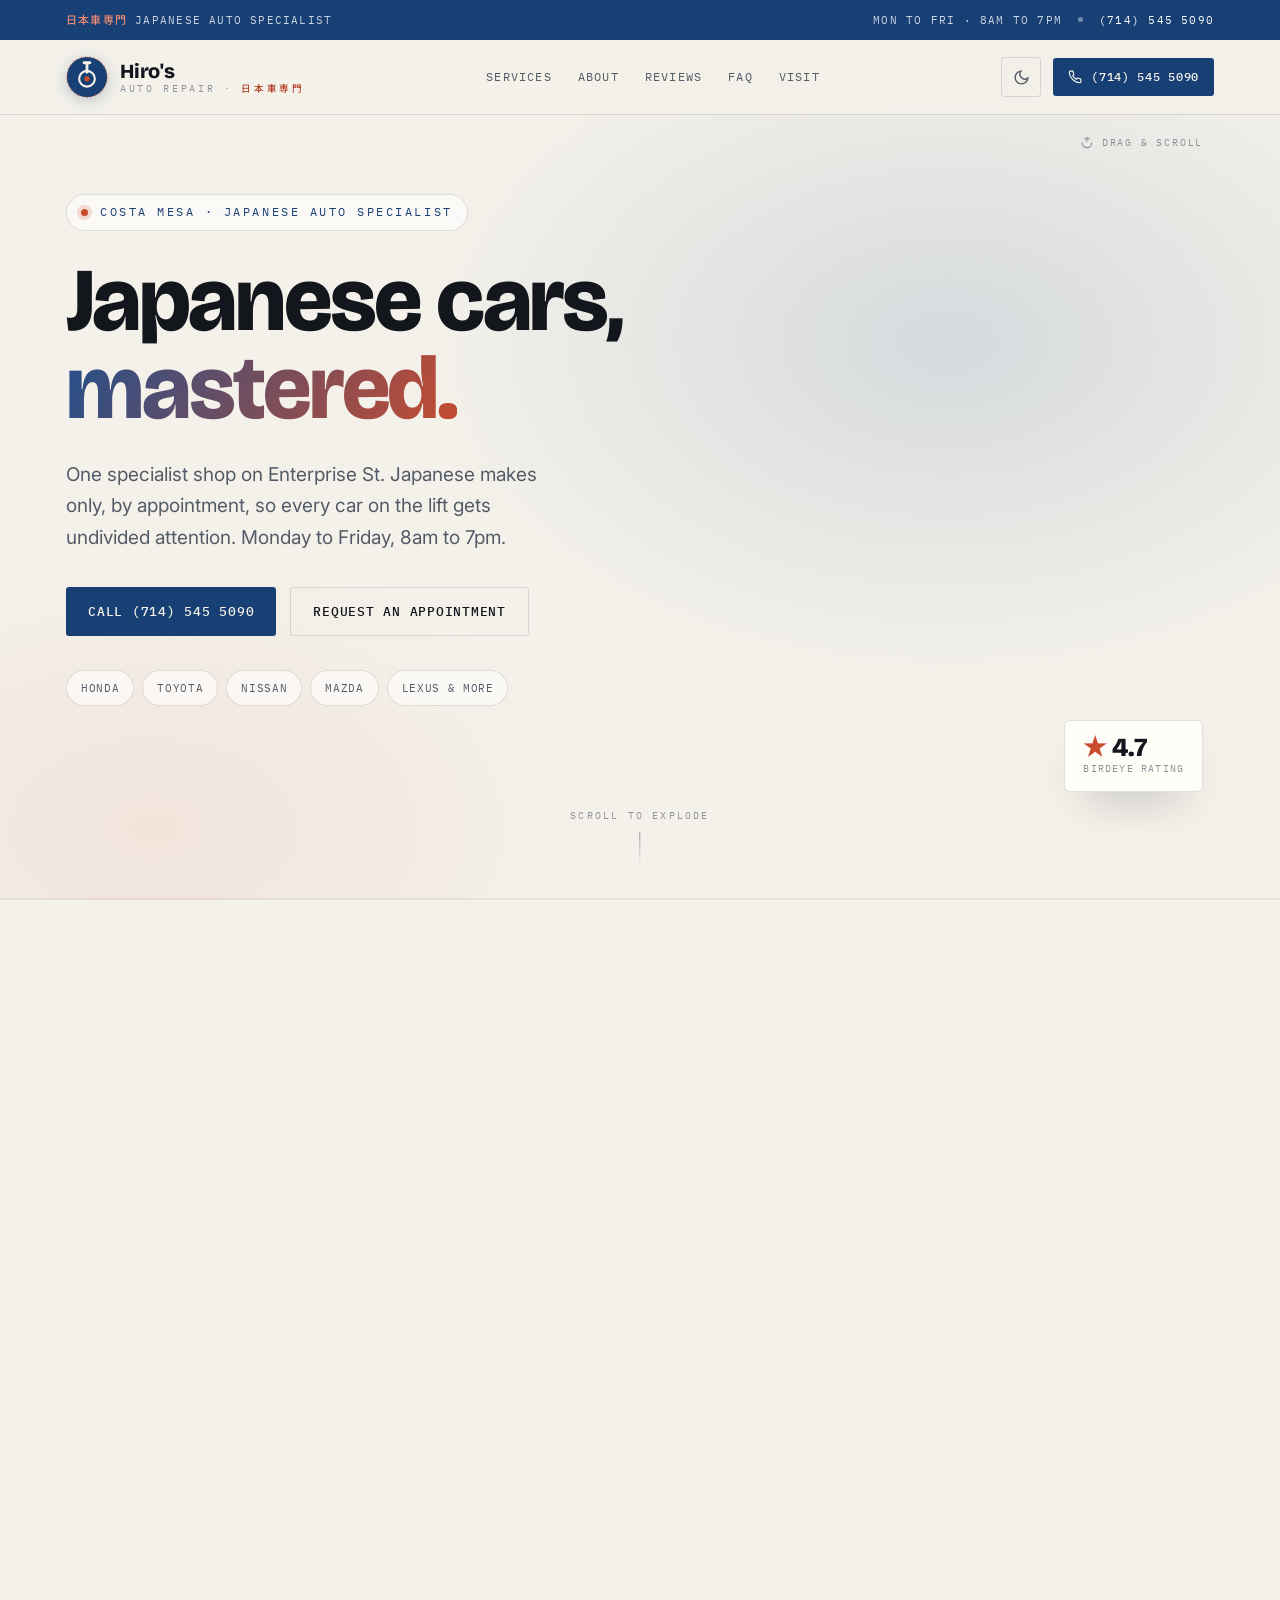
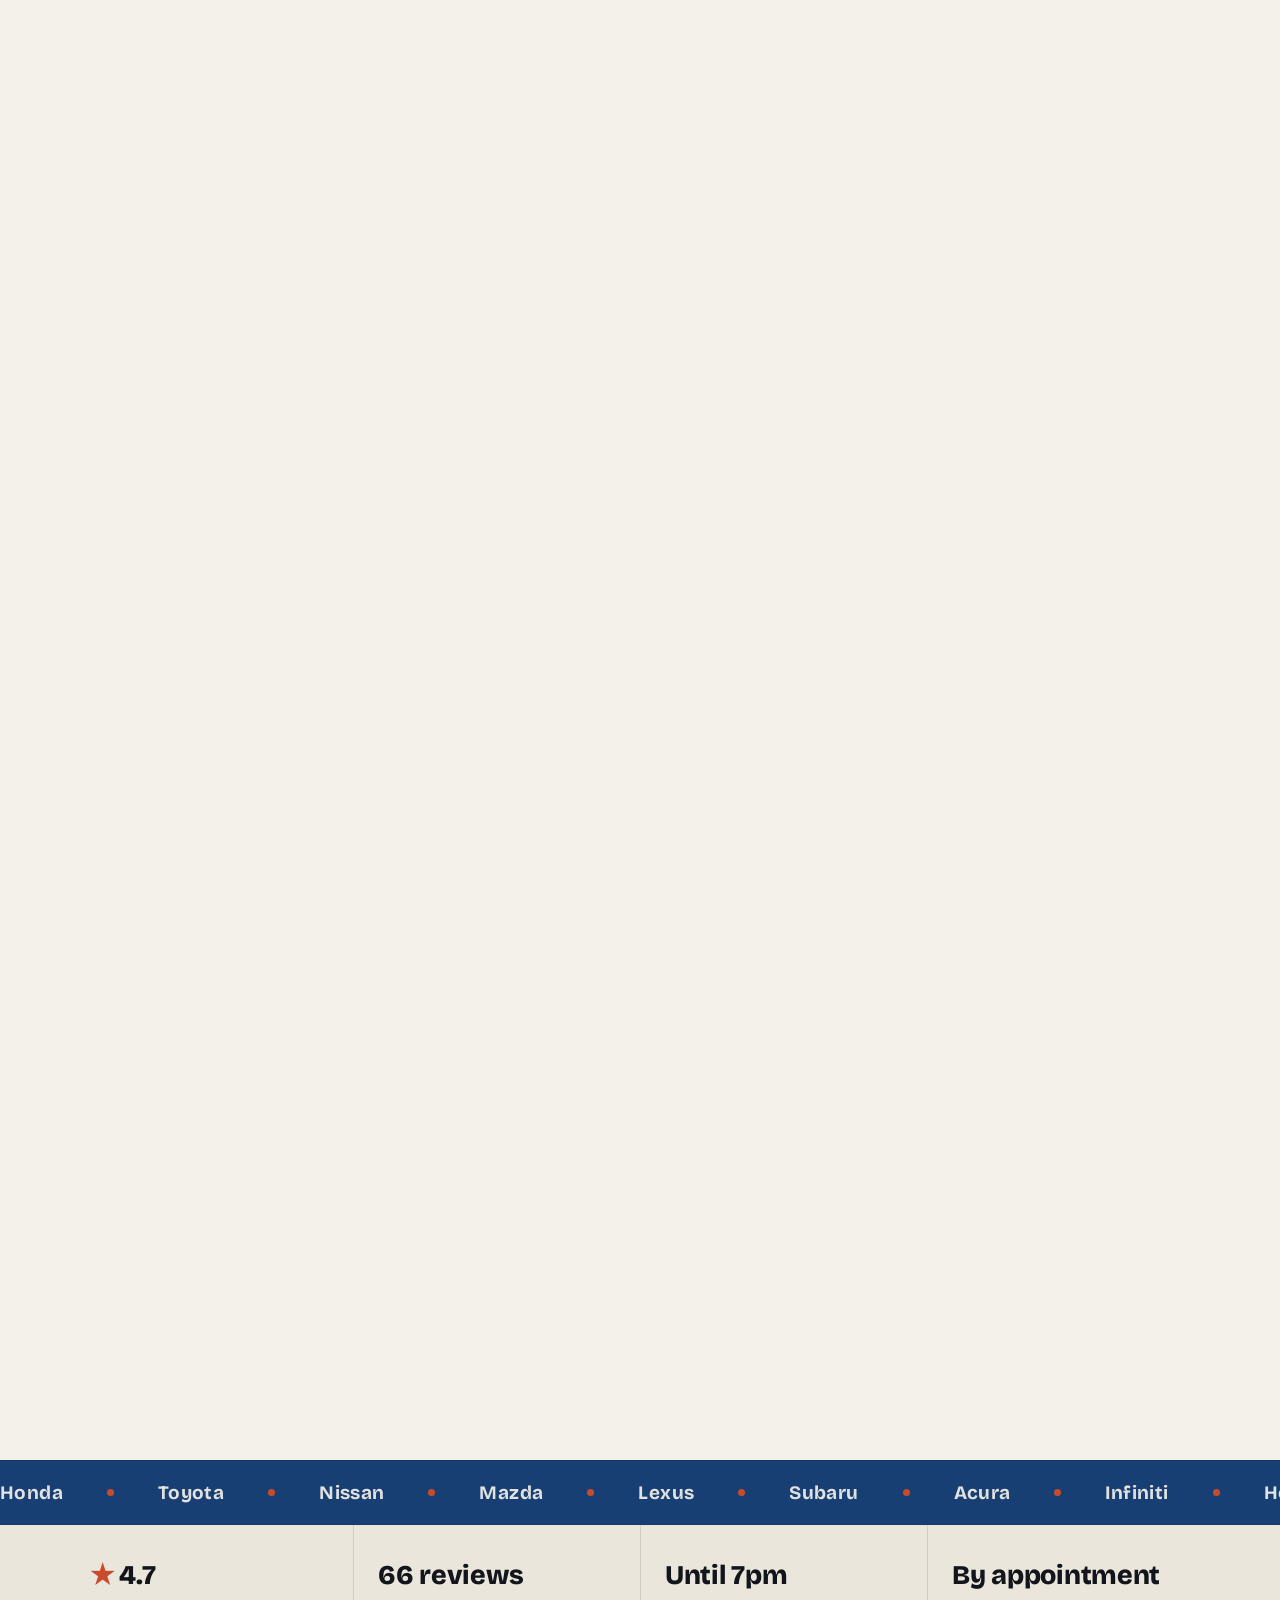
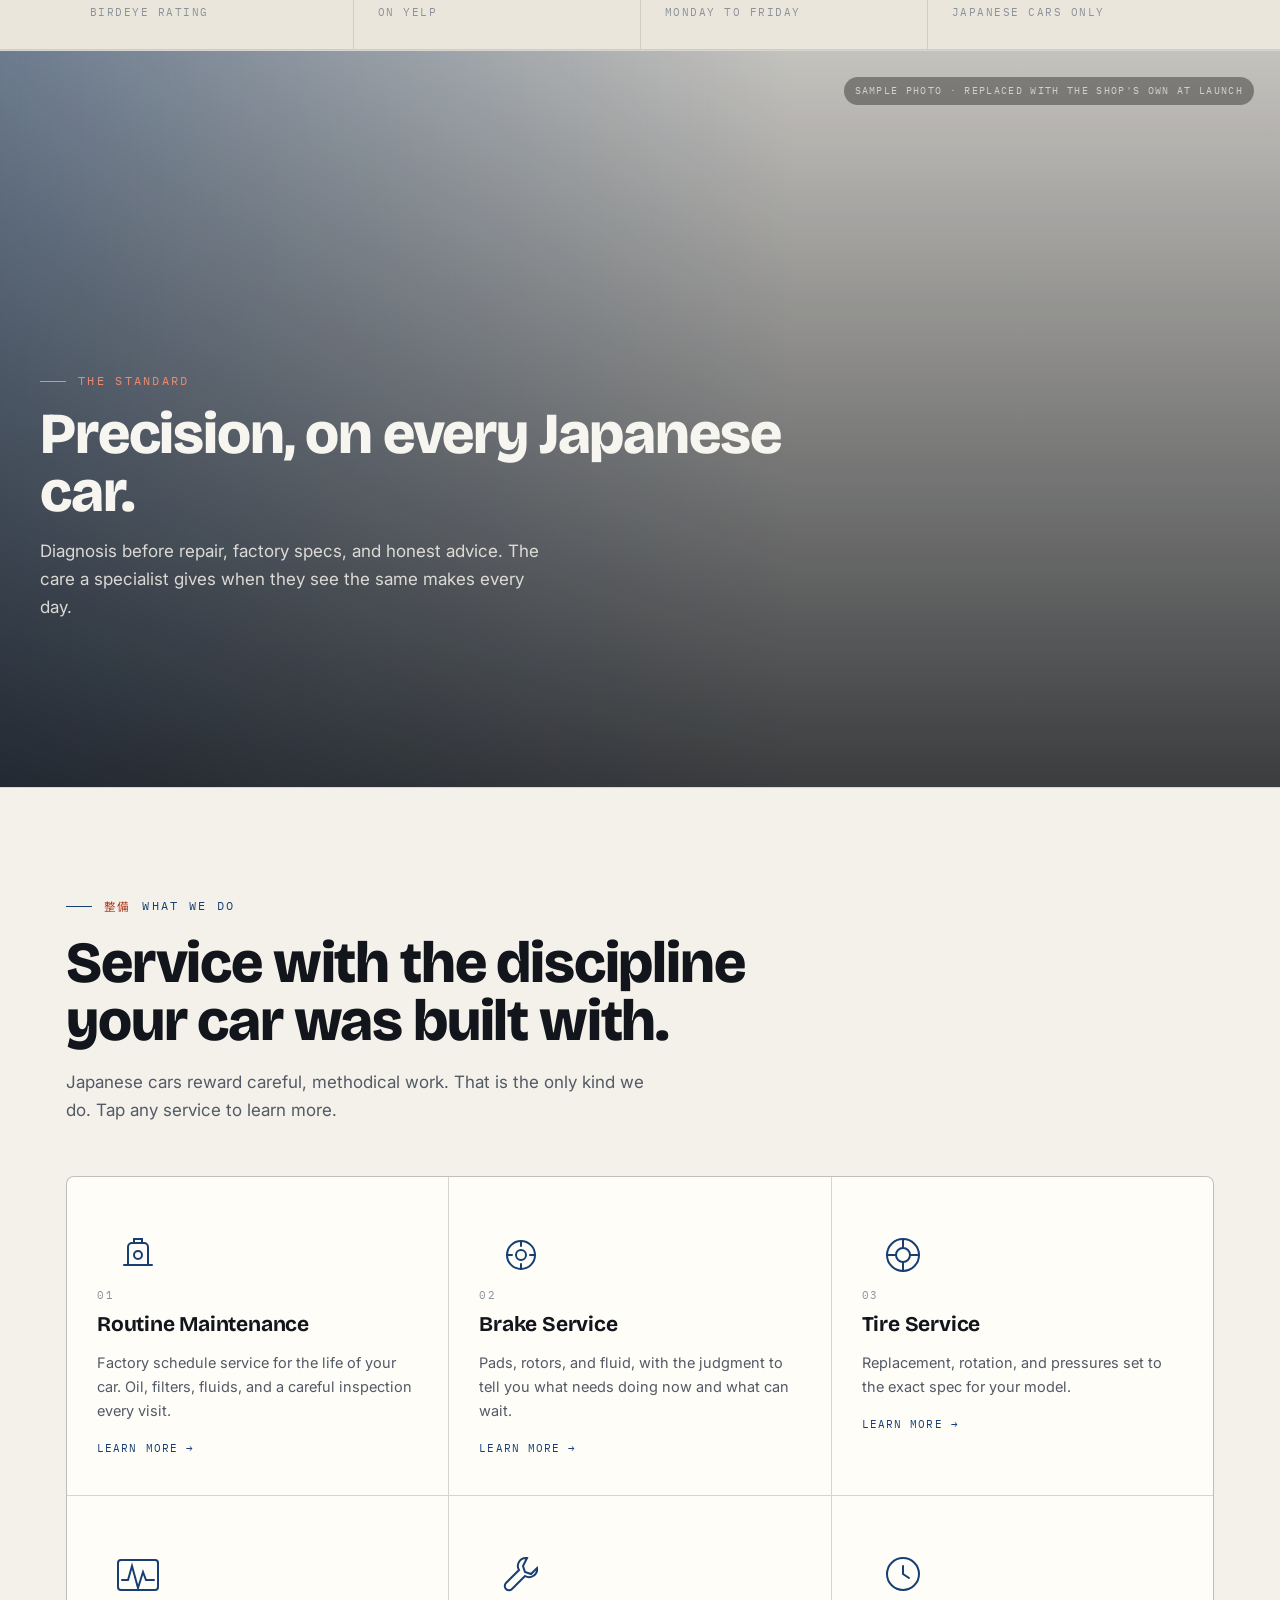
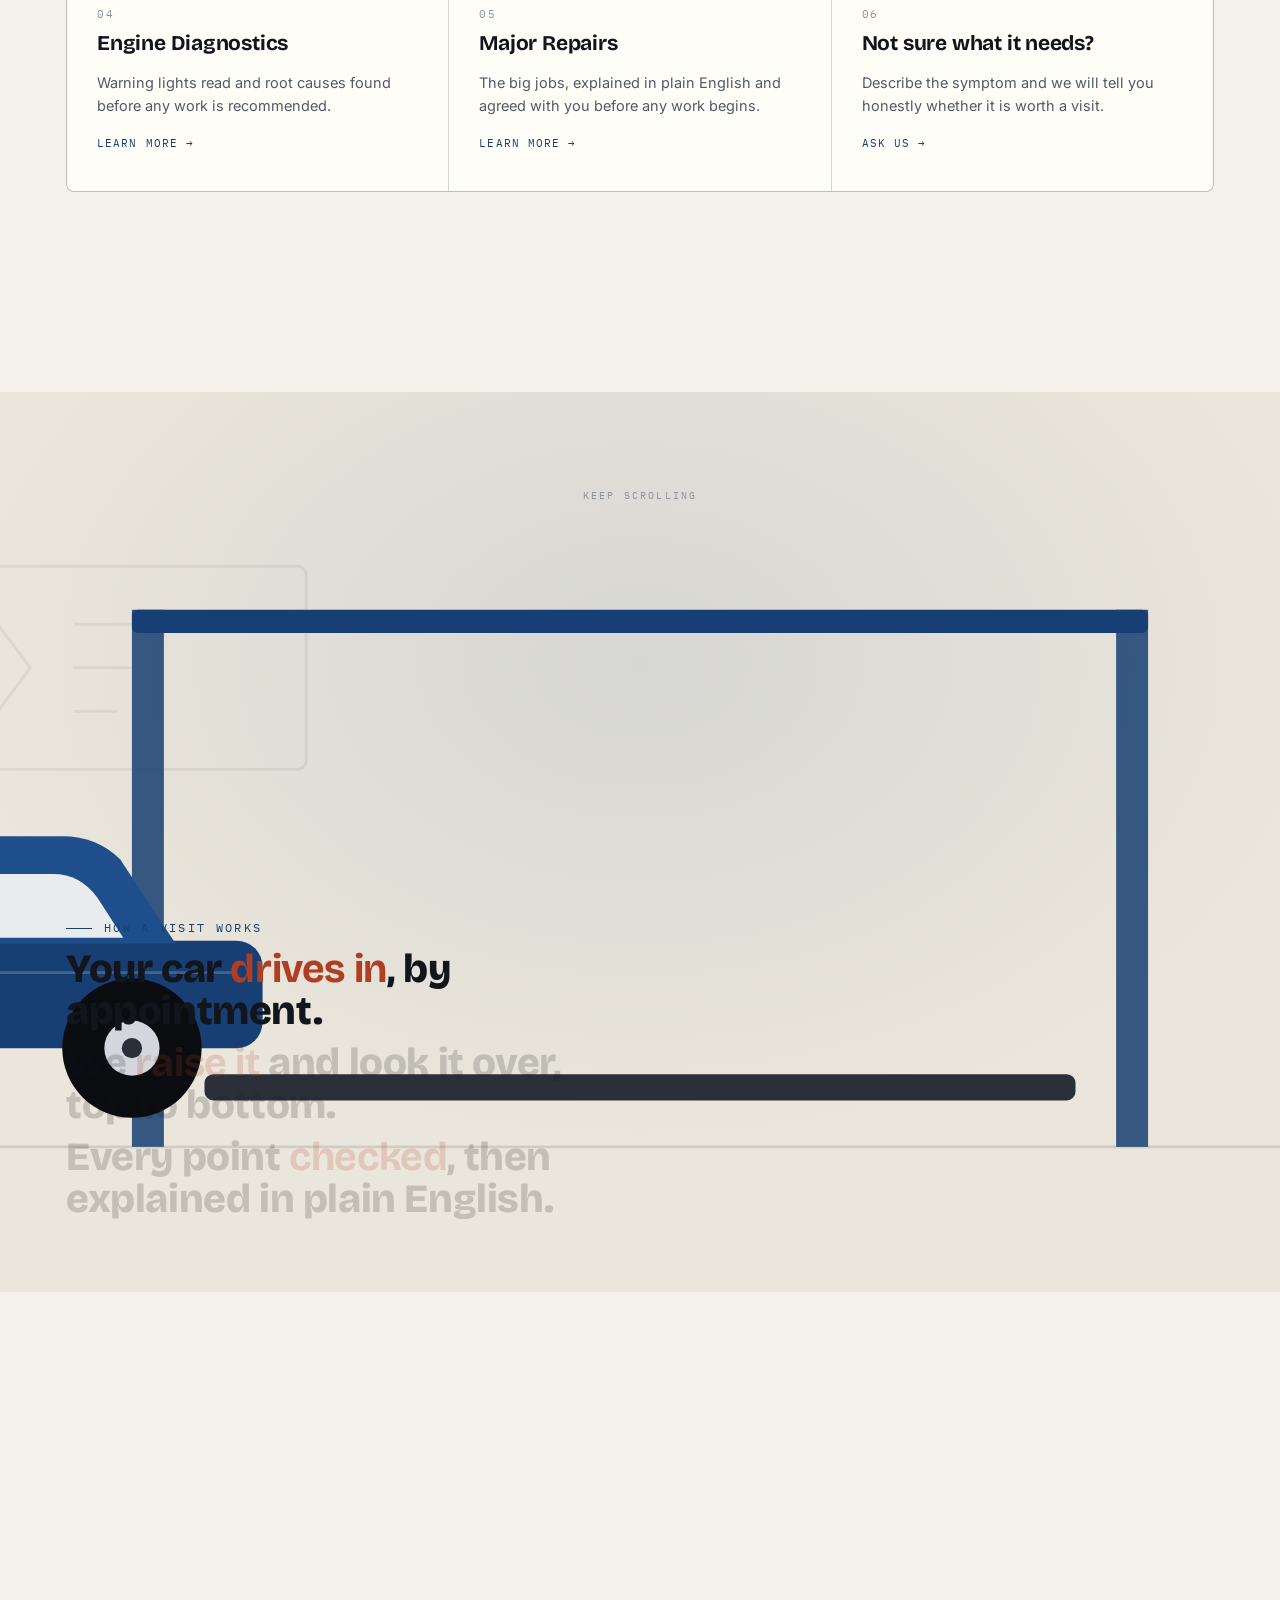
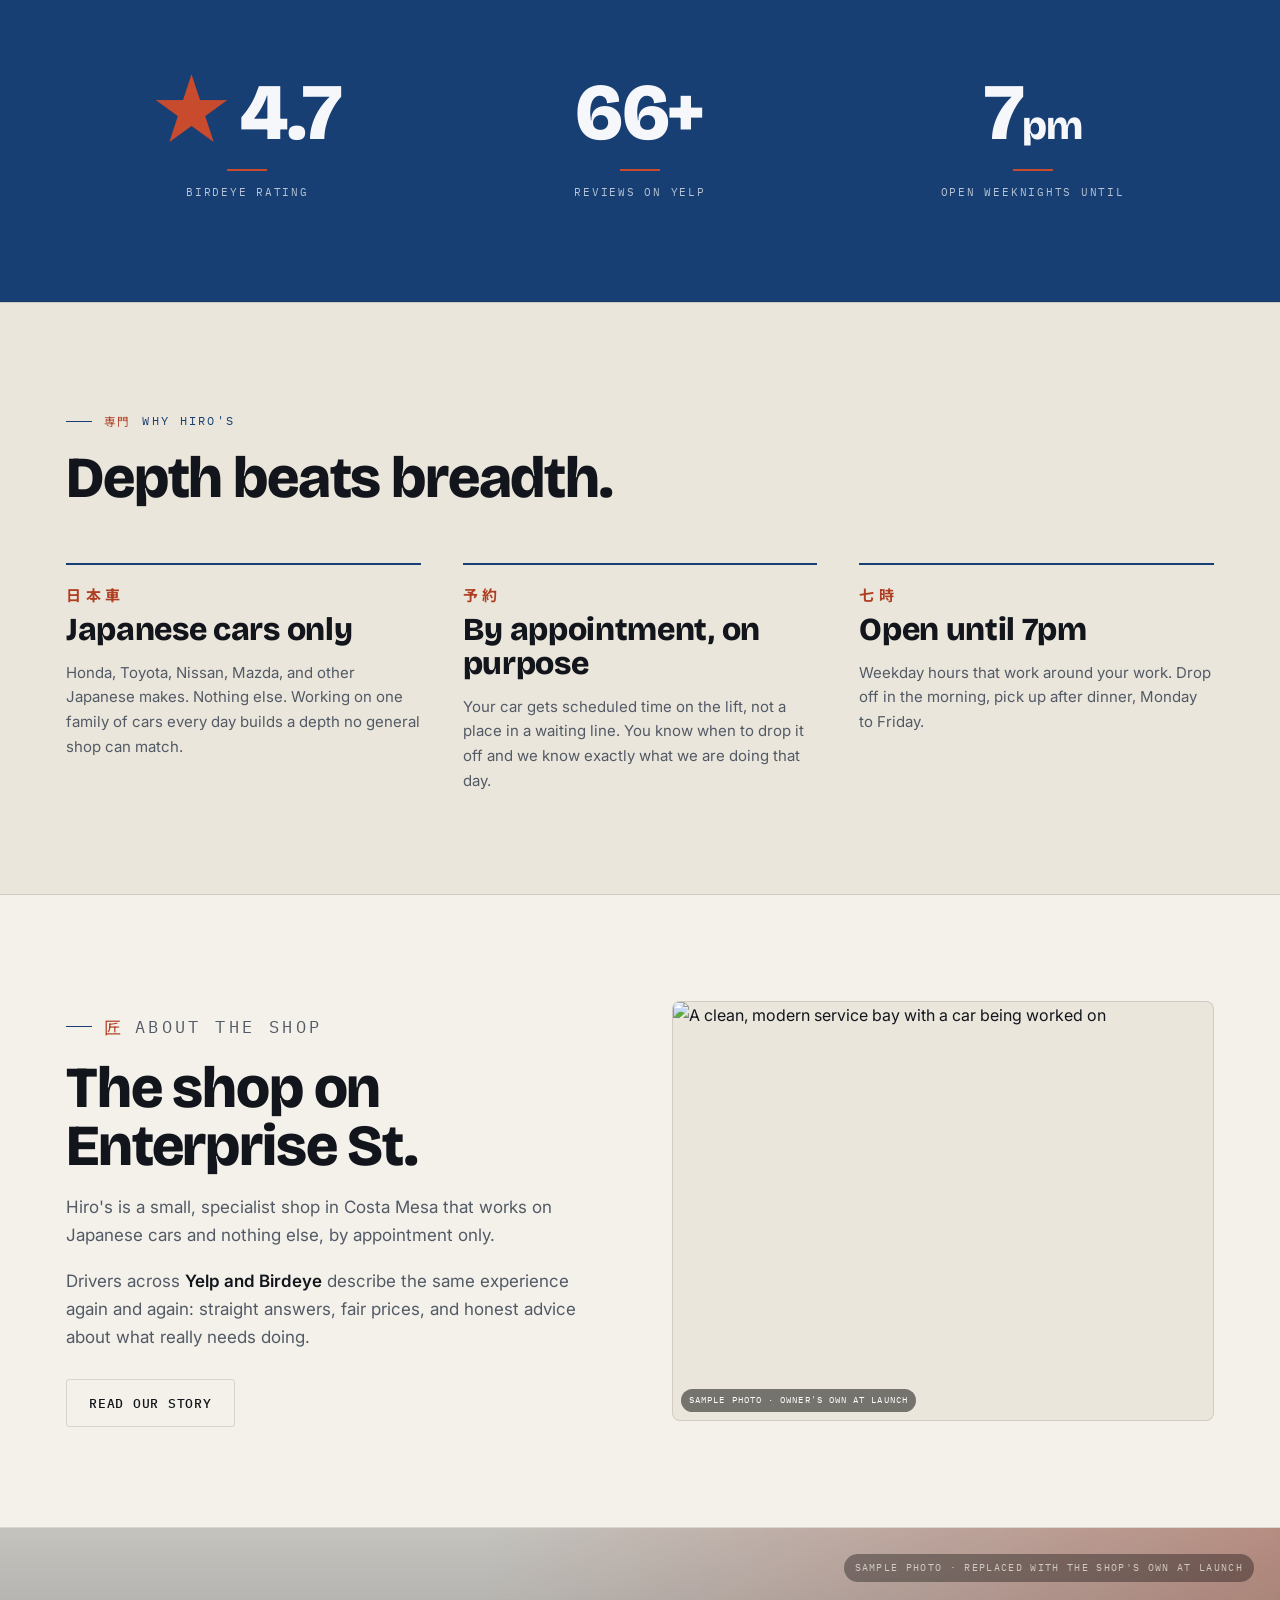
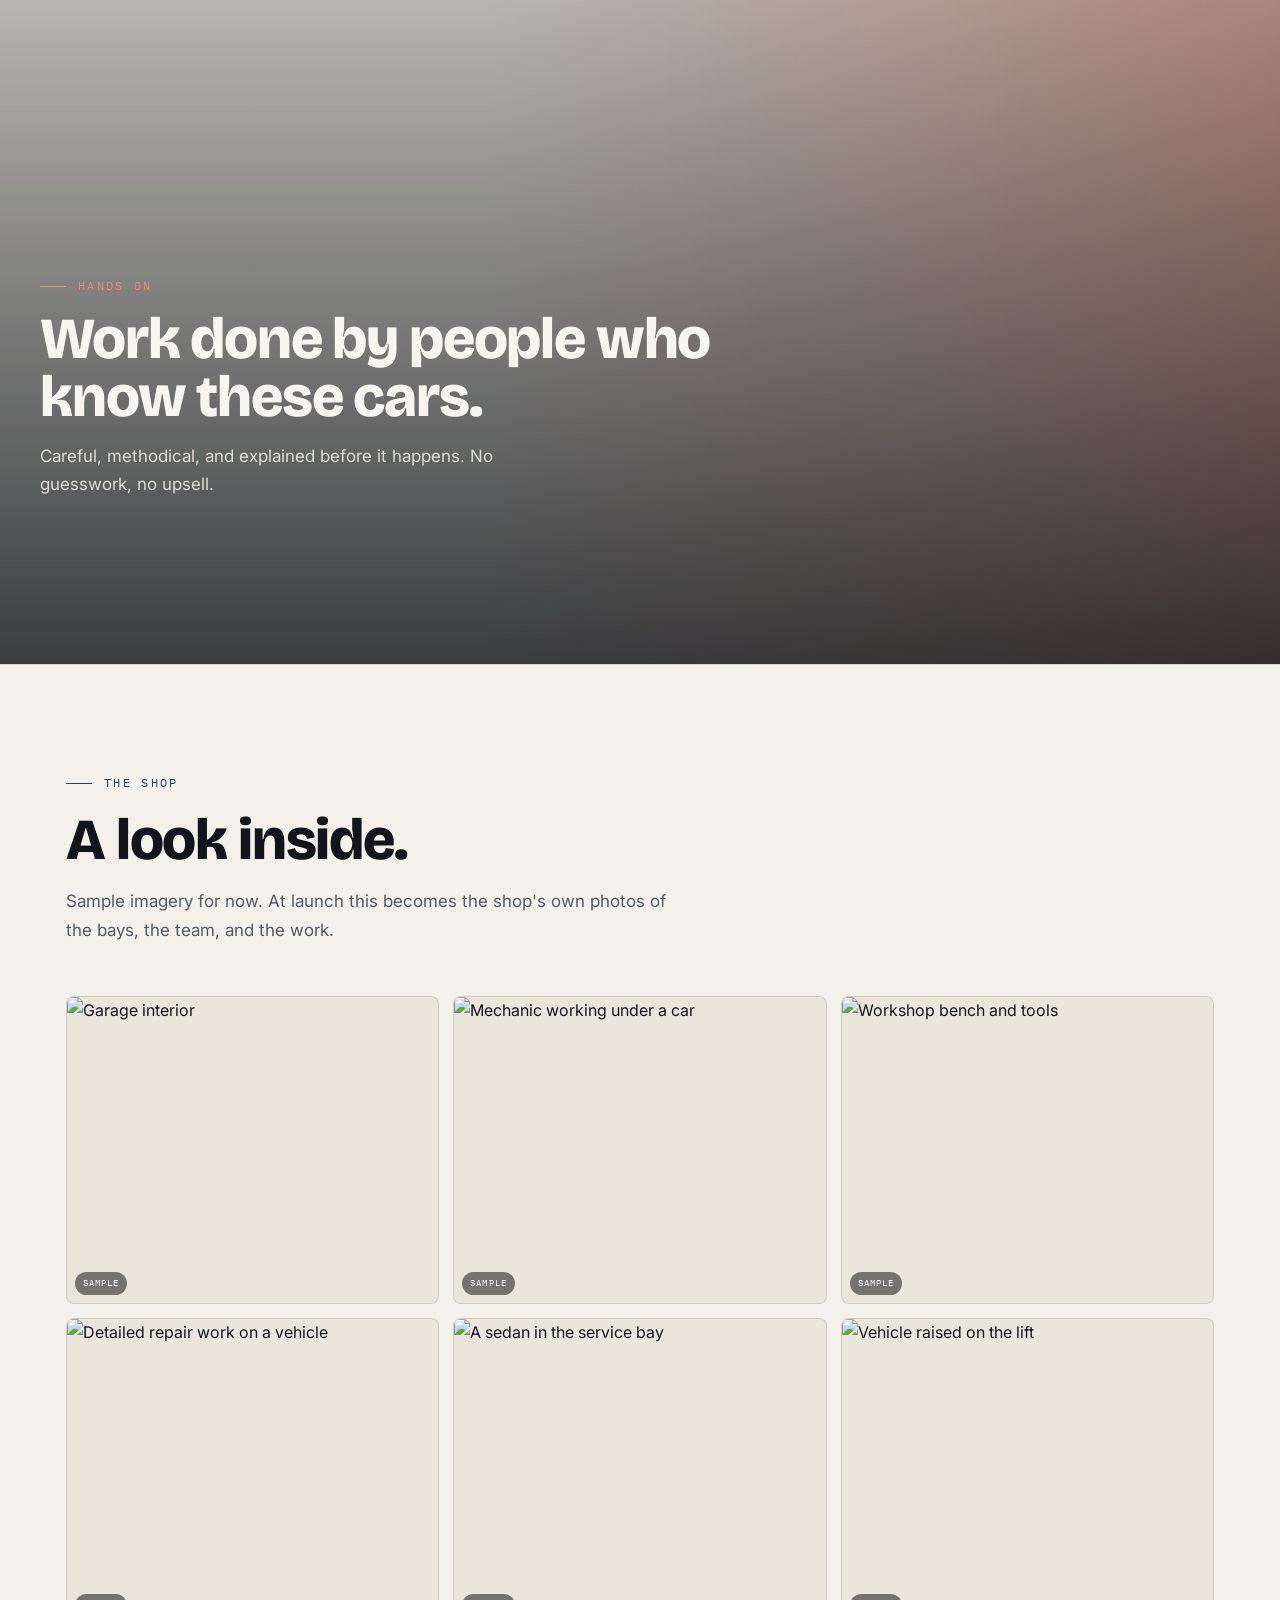
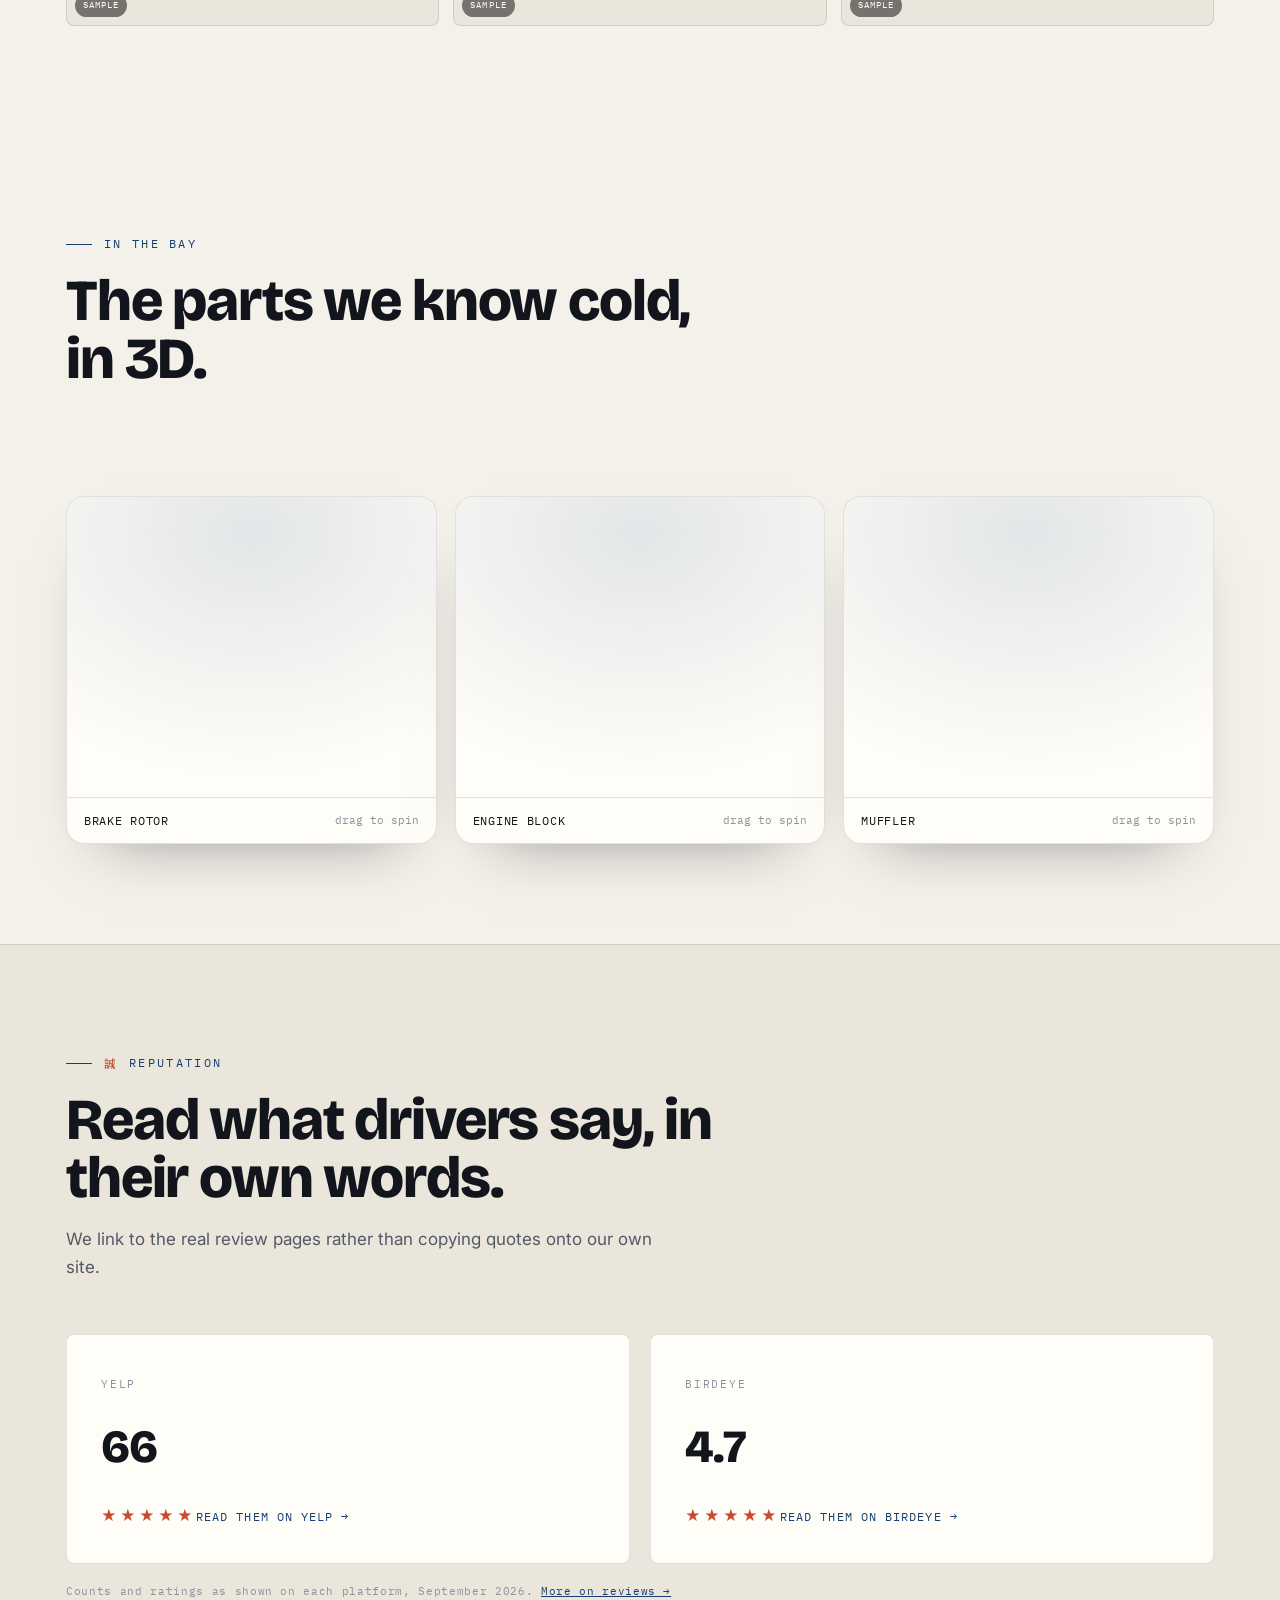
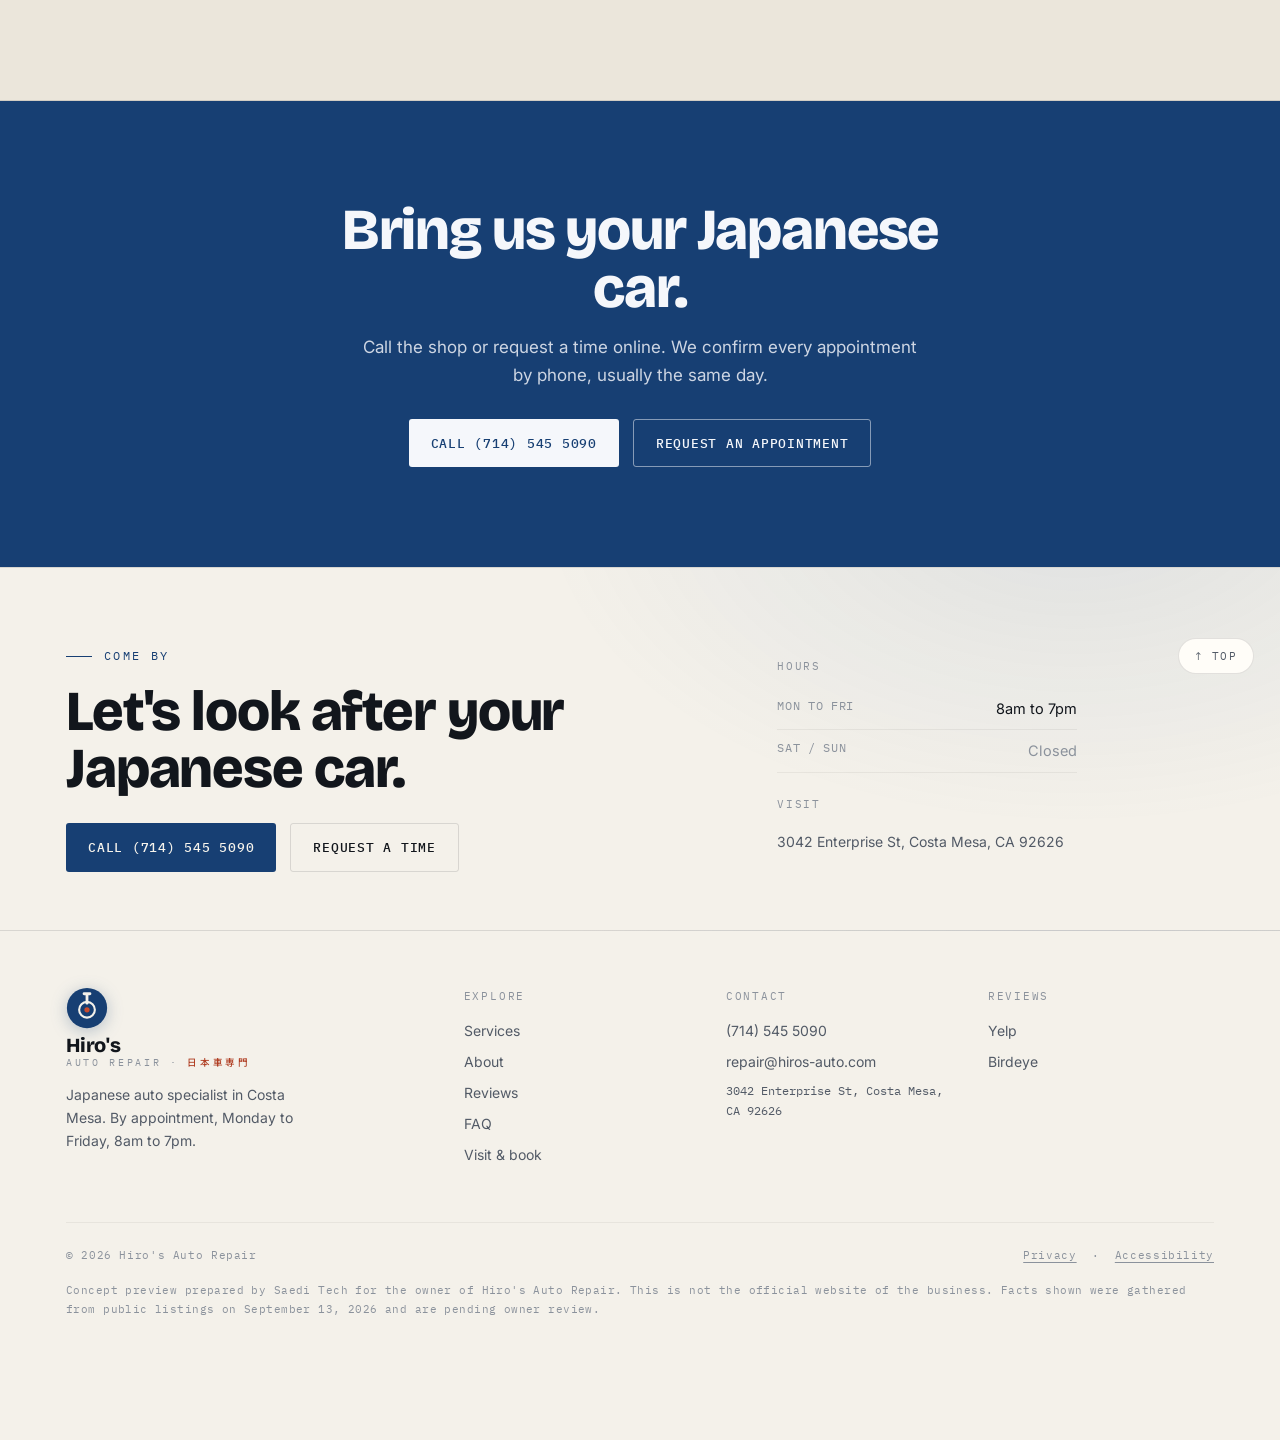
==== index.html @ 39d2935f "Add interactive 3D showcase (multiple objects per page) Co-Authored-By: Claude Opus 4.8 <noreply@ant" ====
<!doctype html>
<html lang="en">
<head>
<meta charset="utf-8" />
<meta name="viewport" content="width=device-width, initial-scale=1" />
<meta name="robots" content="noindex, nofollow" />
<title>Hiro's Auto Repair · Japanese Auto Specialist · Costa Mesa</title>
<meta name="description" content="Hiro's Auto Repair, Costa Mesa. Japanese cars only, by appointment. Honda, Toyota, Nissan, Mazda and other Japanese makes. Monday to Friday, 8am to 7pm. Call (714) 545 5090." />
<meta property="og:title" content="Hiro's Auto Repair · Japanese Auto Specialist · Costa Mesa" />
<meta property="og:description" content="Japanese cars only, by appointment. Monday to Friday, 8am to 7pm. Call (714) 545 5090." />
<meta property="og:type" content="website" />
<link rel="icon" href="data:image/svg+xml,%3Csvg xmlns='http://www.w3.org/2000/svg' viewBox='0 0 32 32'%3E%3Ccircle cx='16' cy='16' r='15' fill='%23173f73'/%3E%3Ccircle cx='16' cy='16' r='6' fill='none' stroke='%23f4f1ea' stroke-width='2'/%3E%3Crect x='14.6' y='4' width='2.8' height='9' rx='1' fill='%23f4f1ea'/%3E%3Ccircle cx='16' cy='16' r='2' fill='%23c94b2e'/%3E%3C/svg%3E">
<link rel="preconnect" href="https://fonts.googleapis.com"><link rel="preconnect" href="https://fonts.gstatic.com" crossorigin>
<link href="https://fonts.googleapis.com/css2?family=Bricolage+Grotesque:opsz,wght@12..96,600;12..96,700;12..96,800&family=Inter:wght@400;500;600&family=IBM+Plex+Mono:wght@400;500&display=swap" rel="stylesheet">
<link href="https://fonts.googleapis.com/css2?family=Noto+Sans+JP:wght@500;700&text=日本車専門匠整備誠一心一級&display=swap" rel="stylesheet">
<link rel="stylesheet" href="assets/site.css">
<script type="importmap">{ "imports": { "three": "https://unpkg.com/three@0.160.0/build/three.module.js", "three/": "https://unpkg.com/three@0.160.0/" } }</script>
<script type="application/ld+json">
{"@context":"https://schema.org","@type":"AutoRepair","name":"Hiro's Auto Repair","telephone":"+17145455090","email":"repair@hiros-auto.com","address":{"@type":"PostalAddress","streetAddress":"3042 Enterprise St","addressLocality":"Costa Mesa","addressRegion":"CA","postalCode":"92626","addressCountry":"US"},"openingHoursSpecification":[{"@type":"OpeningHoursSpecification","dayOfWeek":["Monday","Tuesday","Wednesday","Thursday","Friday"],"opens":"08:00","closes":"19:00"}],"sameAs":["https://www.yelp.com/biz/hiros-auto-repair-costa-mesa","https://reviews.birdeye.com/hiros-auto-repair-149421237386120"]}
</script>
</head>
<body>
<a class="skip" href="#main">Skip to content</a>

<header class="sitehead" id="sitehead">
<div class="topbar"><div class="wrap tbin"><span class="tb-l"><b class="jp">日本車専門</b> Japanese auto specialist</span><span class="tb-r"><span>Mon to Fri · 8am to 7pm</span><span class="dot2"></span><a href="tel:+17145455090">(714) 545 5090</a></span></div></div>
<nav class="top" aria-label="Main">
  <div class="wrap navin">
    <a class="logo" href="index.html" aria-label="Hiro's Auto Repair, home">
      <svg class="emblem" viewBox="0 0 48 48" aria-hidden="true"><circle cx="24" cy="24" r="23" fill="var(--indigo)"/><circle cx="24" cy="24" r="23" fill="none" stroke="var(--shu)" stroke-width="1.5" stroke-dasharray="2 3" opacity=".6"/><circle cx="24" cy="26" r="9" fill="none" stroke="#f4f1ea" stroke-width="2.4"/><rect x="22.4" y="7" width="3.2" height="13" rx="1.4" fill="#f4f1ea"/><rect x="19" y="6" width="10" height="3.4" rx="1.7" fill="#f4f1ea"/><circle cx="24" cy="26" r="3" fill="var(--shu)"/></svg>
      <span class="wm"><span class="n">Hiro's</span><span class="s">Auto Repair · <b class="jp">日本車専門</b></span></span>
    </a>
    <div class="navlinks">
      <a href="services.html">Services</a><a href="about.html">About</a><a href="reviews.html">Reviews</a><a href="faq.html">FAQ</a><a href="visit.html">Visit</a>
    </div>
    <div class="navright">
      <button class="tgl" id="themeTgl" aria-label="Switch between day and night theme" aria-pressed="false"><svg id="icMoon" viewBox="0 0 24 24" fill="none" stroke="currentColor" stroke-width="2" stroke-linecap="round"><path d="M21 12.8A9 9 0 1 1 11.2 3a7 7 0 0 0 9.8 9.8z"/></svg><svg id="icSun" viewBox="0 0 24 24" fill="none" stroke="currentColor" stroke-width="2" stroke-linecap="round" style="display:none"><circle cx="12" cy="12" r="4"/><path d="M12 2v2M12 20v2M4.9 4.9l1.4 1.4M17.7 17.7l1.4 1.4M2 12h2M20 12h2M4.9 19.1l1.4-1.4M17.7 6.3l1.4-1.4"/></svg></button>
      <a class="btn btn-fill btn-sm" href="tel:+17145455090"><svg width="14" height="14" viewBox="0 0 24 24" fill="none" stroke="currentColor" stroke-width="2" stroke-linecap="round" aria-hidden="true"><path d="M22 16.9v3a2 2 0 0 1-2.2 2 19.8 19.8 0 0 1-8.6-3 19.5 19.5 0 0 1-6-6 19.8 19.8 0 0 1-3-8.7A2 2 0 0 1 4.1 2h3a2 2 0 0 1 2 1.7c.13 1 .36 1.9.7 2.8a2 2 0 0 1-.45 2.1L8.1 9.9a16 16 0 0 0 6 6l1.3-1.3a2 2 0 0 1 2.1-.45c.9.34 1.8.57 2.8.7A2 2 0 0 1 22 16.9z"/></svg><span class="lbl">(714) 545 5090</span></a>
      <button class="burger" id="burger" aria-label="Open menu"><svg viewBox="0 0 24 24" fill="none" stroke="currentColor" stroke-width="2" stroke-linecap="round"><path d="M3 6h18M3 12h18M3 18h18"/></svg></button>
    </div>
  </div>
</nav>
</header>
<div class="mmenu" id="mmenu" aria-label="Menu">
  <button class="mclose" id="mclose" aria-label="Close menu">✕</button>
  <a href="services.html">Services</a><a href="about.html">About</a><a href="reviews.html">Reviews</a><a href="faq.html">FAQ</a><a href="visit.html">Visit</a><a href="visit.html#book">Request an appointment</a>
</div>

<header class="hero scroll3d" id="top">
  <div class="sticky">
    <div class="hero-bg" aria-hidden="true"></div>
    <canvas id="gl" aria-hidden="true"></canvas>
    <div class="hero-fb" aria-hidden="true"></div>
    <div class="wrap herogrid">
      <div class="hero-copy" id="stageA">
        <span class="tag"><span class="dot"></span> Costa Mesa · Japanese auto specialist</span>
        <h1>Japanese cars, <span class="in">mastered.</span></h1>
        <p class="lede">One specialist shop on Enterprise St. Japanese makes only, by appointment, so every car on the lift gets undivided attention. Monday to Friday, 8am to 7pm.</p>
        <div class="cta">
          <a class="btn btn-fill" href="tel:+17145455090">Call (714) 545 5090</a>
          <a class="btn btn-line" href="visit.html#book">Request an appointment</a>
        </div>
        <div class="chips" aria-label="Makes serviced"><span class="chip">Honda</span><span class="chip">Toyota</span><span class="chip">Nissan</span><span class="chip">Mazda</span><span class="chip">Lexus &amp; more</span></div>
      </div>
      <div class="callouts" id="stageB" aria-hidden="true">
        <h3>Every part, understood.</h3>
        <div class="callout"><span class="cn">01</span><span class="cx"><b>Tire &amp; fitment</b><span>Mounted and balanced to spec.</span></span></div>
        <div class="callout"><span class="cn">02</span><span class="cx"><b>Alloy wheel</b><span>Checked true, straight, and clean.</span></span></div>
        <div class="callout"><span class="cn">03</span><span class="cx"><b>Brake rotor</b><span>Measured, resurfaced, or replaced.</span></span></div>
        <div class="callout"><span class="cn">04</span><span class="cx"><b>Caliper</b><span>Pads and hardware serviced right.</span></span></div>
      </div>
    </div>
    <div class="badge3d" id="badge3d"><div><div class="rt"><span class="star">★</span> 4.7</div><div class="rl">Birdeye rating</div></div></div>
    <span class="grab" aria-hidden="true"><svg width="14" height="14" viewBox="0 0 24 24" fill="none" stroke="currentColor" stroke-width="2" stroke-linecap="round"><path d="M12 3v6M8 5l4-2 4 2M4 12a8 8 0 0 0 16 0"/></svg> Drag &amp; scroll</span>
    <div class="cue" aria-hidden="true">Scroll to explode<span class="bar"></span></div>
    <div class="hprog" aria-hidden="true"><i id="hprog"></i></div>
  </div>
</header>

<div class="marquee" aria-hidden="true"><div class="mrow"><span>Honda<span class="d"></span>Toyota<span class="d"></span>Nissan<span class="d"></span>Mazda<span class="d"></span>Lexus<span class="d"></span>Subaru<span class="d"></span>Acura<span class="d"></span>Infiniti<span class="d"></span></span><span>Honda<span class="d"></span>Toyota<span class="d"></span>Nissan<span class="d"></span>Mazda<span class="d"></span>Lexus<span class="d"></span>Subaru<span class="d"></span>Acura<span class="d"></span>Infiniti<span class="d"></span></span></div></div>

<div class="strip" role="region" aria-label="Shop facts">
  <div class="wrap stripin">
    <div class="stat"><a href="https://reviews.birdeye.com/hiros-auto-repair-149421237386120" target="_blank" rel="noopener"><div class="v"><span class="star">★</span> 4.7</div><div class="l">Birdeye rating</div></a></div>
    <div class="stat"><a href="https://www.yelp.com/biz/hiros-auto-repair-costa-mesa" target="_blank" rel="noopener"><div class="v">66 reviews</div><div class="l">on Yelp</div></a></div>
    <div class="stat"><div class="v">Until 7pm</div><div class="l">Monday to Friday</div></div>
    <div class="stat"><div class="v">By appointment</div><div class="l">Japanese cars only</div></div>
  </div>
</div>

<main id="main">
<section class="photoband" aria-label="The standard">
  <div class="pbimg" data-parallax="0.12" style="background-image:url('https://images.unsplash.com/photo-1613214150132-9606e332d68e?w=1800&q=75&auto=format&fit=crop')"></div>
  <span class="sampletag">Sample photo · replaced with the shop's own at launch</span>
  <div class="wrap pbin">
    <p class="pbk up">The standard</p>
    <h2 class="up">Precision, on every Japanese car.</h2>
    <p class="up">Diagnosis before repair, factory specs, and honest advice. The care a specialist gives when they see the same makes every day.</p>
  </div>
</section>
<section id="services">
  <div class="wrap">
    <p class="kick up"><span class="jp">整備</span> What we do</p>
    <h2 class="up">Service with the discipline your car was built with.</h2>
    <p class="sub up">Japanese cars reward careful, methodical work. That is the only kind we do. Tap any service to learn more.</p>
    <div class="svcgrid">
      <a class="svc up" href="services.html#maintenance"><span class="no">01</span><svg class="ic" viewBox="0 0 48 48" fill="none" stroke="currentColor" stroke-width="2" stroke-linecap="round" aria-hidden="true"><path d="M10 34h28M14 34V16a4 4 0 0 1 4-4h12a4 4 0 0 1 4 4v18M20 12V8h8v4"/><circle cx="24" cy="24" r="4"/></svg><h3>Routine Maintenance</h3><p>Factory schedule service for the life of your car. Oil, filters, fluids, and a careful inspection every visit.</p><span class="more">Learn more →</span></a>
      <a class="svc up" href="services.html#brakes"><span class="no">02</span><svg class="ic" viewBox="0 0 48 48" fill="none" stroke="currentColor" stroke-width="2" stroke-linecap="round" aria-hidden="true"><circle cx="24" cy="24" r="14"/><circle cx="24" cy="24" r="5"/><path d="M24 10v5M24 33v5M10 24h5M33 24h5"/></svg><h3>Brake Service</h3><p>Pads, rotors, and fluid, with the judgment to tell you what needs doing now and what can wait.</p><span class="more">Learn more →</span></a>
      <a class="svc up" href="services.html#tires"><span class="no">03</span><svg class="ic" viewBox="0 0 48 48" fill="none" stroke="currentColor" stroke-width="2" stroke-linecap="round" aria-hidden="true"><circle cx="24" cy="24" r="16"/><circle cx="24" cy="24" r="7"/><path d="M24 8v9M24 31v9M8 24h9M31 24h9"/></svg><h3>Tire Service</h3><p>Replacement, rotation, and pressures set to the exact spec for your model.</p><span class="more">Learn more →</span></a>
      <a class="svc up" href="services.html#diagnostics"><span class="no">04</span><svg class="ic" viewBox="0 0 48 48" fill="none" stroke="currentColor" stroke-width="2" stroke-linecap="round" aria-hidden="true"><path d="M8 30h6l4-14 6 22 5-16 3 8h8"/><rect x="4" y="10" width="40" height="30" rx="3"/></svg><h3>Engine Diagnostics</h3><p>Warning lights read and root causes found before any work is recommended.</p><span class="more">Learn more →</span></a>
      <a class="svc up" href="services.html#major"><span class="no">05</span><svg class="ic" viewBox="0 0 48 48" fill="none" stroke="currentColor" stroke-width="2" stroke-linecap="round" aria-hidden="true"><path d="M30 8a8 8 0 0 0-8 12L9 33a4 4 0 1 0 6 6l13-13a8 8 0 0 0 12-8l-6 6-6-2-2-6z"/></svg><h3>Major Repairs</h3><p>The big jobs, explained in plain English and agreed with you before any work begins.</p><span class="more">Learn more →</span></a>
      <a class="svc up" href="visit.html#book"><span class="no">06</span><svg class="ic" viewBox="0 0 48 48" fill="none" stroke="currentColor" stroke-width="2" stroke-linecap="round" aria-hidden="true"><circle cx="24" cy="24" r="16"/><path d="M24 16v8l6 4"/></svg><h3>Not sure what it needs?</h3><p>Describe the symptom and we will tell you honestly whether it is worth a visit.</p><span class="more">Ask us →</span></a>
    </div>
  </div>
</section>

<section class="garage" id="garage" data-scrub aria-label="How a visit works">
  <div class="stage">
    <span class="ghint" aria-hidden="true">Keep scrolling</span>
    <svg class="gsvg" viewBox="0 0 1200 620" preserveAspectRatio="xMidYMax slice" aria-hidden="true">
      <line x1="0" y1="520" x2="1200" y2="520" stroke="var(--line)" stroke-width="2"/>
      <g opacity=".5" stroke="var(--line)" stroke-width="2" fill="none"><rect x="70" y="120" width="300" height="140" rx="6"/><path d="M110 150v80M150 150l30 40-30 40M210 160h40M210 190h40M210 220h30"/></g>
      <rect x="250" y="150" width="22" height="370" fill="var(--indigo)" opacity=".85"/><rect x="928" y="150" width="22" height="370" fill="var(--indigo)" opacity=".85"/>
      <rect x="250" y="150" width="700" height="16" rx="4" fill="var(--indigo)"/>
      <g id="g-lift">
        <rect x="300" y="470" width="600" height="18" rx="6" fill="#2a2f3a"/>
        <g id="g-car">
          <rect x="340" y="378" width="520" height="74" rx="18" fill="var(--indigo)"/>
          <path d="M470 380 L522 320 Q536 306 560 306 L722 306 Q746 306 762 322 L800 380 Z" fill="var(--indigo-2)"/>
          <path d="M486 376 L528 332 L616 332 L616 376 Z" fill="var(--card)" opacity=".9"/>
          <path d="M636 376 L636 332 L716 332 Q734 332 746 348 L764 376 Z" fill="var(--card)" opacity=".9"/>
          <path d="M360 400 H840" stroke="rgba(255,255,255,.18)" stroke-width="2"/>
          <circle cx="440" cy="452" r="48" fill="#0b0c10"/><circle cx="440" cy="452" r="19" fill="#d3d7dd"/><circle cx="440" cy="452" r="7" fill="#2a2f3a"/>
          <circle cx="770" cy="452" r="48" fill="#0b0c10"/><circle cx="770" cy="452" r="19" fill="#d3d7dd"/><circle cx="770" cy="452" r="7" fill="#2a2f3a"/>
          <g fill="none" stroke="var(--shu)" stroke-width="3">
            <g class="g-pt"><circle cx="440" cy="452" r="30"/><circle cx="440" cy="418" r="3" fill="var(--shu)"/></g>
            <g class="g-pt"><circle cx="770" cy="452" r="30"/><circle cx="770" cy="418" r="3" fill="var(--shu)"/></g>
            <g class="g-pt"><circle cx="392" cy="392" r="20"/><circle cx="392" cy="376" r="3" fill="var(--shu)"/></g>
            <g class="g-pt"><circle cx="708" cy="344" r="20"/><circle cx="708" cy="328" r="3" fill="var(--shu)"/></g>
          </g>
        </g>
      </g>
    </svg>
    <div class="wrap stagewrap">
      <p class="glabel">How a visit works</p>
      <div class="gsteps">
        <p class="g-step">Your car <b>drives in</b>, by appointment.</p>
        <p class="g-step">We <b>raise it</b> and look it over, top to bottom.</p>
        <p class="g-step">Every point <b>checked</b>, then explained in plain English.</p>
      </div>
    </div>
  </div>
</section>

<section class="countband">
  <div class="wrap">
    <div class="countgrid">
      <div><div class="cnum"><span class="star">★</span> <span data-count="4.7" data-dec="1">4.7</span></div><div class="cbar"></div><div class="clab">Birdeye rating</div></div>
      <div><div class="cnum"><span data-count="66" data-suf="+">66+</span></div><div class="cbar"></div><div class="clab">Reviews on Yelp</div></div>
      <div><div class="cnum">7<span style="font-size:.5em">pm</span></div><div class="cbar"></div><div class="clab">Open weeknights until</div></div>
    </div>
  </div>
</section>

<section id="why">
  <div class="wrap">
    <p class="kick up"><span class="jp">専門</span> Why Hiro's</p>
    <h2 class="up">Depth beats breadth.</h2>
    <div class="whygrid">
      <div class="why up"><div class="big"><span class="jpb">日本車</span>Japanese cars only</div><p>Honda, Toyota, Nissan, Mazda, and other Japanese makes. Nothing else. Working on one family of cars every day builds a depth no general shop can match.</p></div>
      <div class="why up"><div class="big"><span class="jpb">予約</span>By appointment, on purpose</div><p>Your car gets scheduled time on the lift, not a place in a waiting line. You know when to drop it off and we know exactly what we are doing that day.</p></div>
      <div class="why up"><div class="big"><span class="jpb">七時</span>Open until 7pm</div><p>Weekday hours that work around your work. Drop off in the morning, pick up after dinner, Monday to Friday.</p></div>
    </div>
  </div>
</section>

<section id="about">
  <div class="wrap abgrid">
    <div class="abcopy">
      <p class="kick up"><span class="jp">匠</span> About the shop</p>
      <h2 class="up">The shop on Enterprise St.</h2>
      <p class="up">Hiro's is a small, specialist shop in Costa Mesa that works on Japanese cars and nothing else, by appointment only.</p>
      <p class="up">Drivers across <strong>Yelp and Birdeye</strong> describe the same experience again and again: straight answers, fair prices, and honest advice about what really needs doing.</p>
      <p class="up"><a class="btn btn-line" href="about.html" style="margin-top:10px">Read our story</a></p>
    </div>
    <div class="imgfill up" role="img" aria-label="Inside a modern service bay">
      <img src="https://images.unsplash.com/photo-1771340012319-0b4fca008b54?w=1100&q=75&auto=format&fit=crop" alt="A clean, modern service bay with a car being worked on" loading="lazy">
      <span class="stamp">Sample photo · owner's own at launch</span>
    </div>
  </div>
</section>

<section class="photoband right" aria-label="Hands on">
  <div class="pbimg" data-parallax="0.12" style="background-image:url('https://images.unsplash.com/photo-1619642751034-765dfdf7c58e?w=1800&q=75&auto=format&fit=crop')"></div>
  <span class="sampletag">Sample photo · replaced with the shop's own at launch</span>
  <div class="wrap pbin">
    <p class="pbk up">Hands on</p>
    <h2 class="up">Work done by people who know these cars.</h2>
    <p class="up">Careful, methodical, and explained before it happens. No guesswork, no upsell.</p>
  </div>
</section>

<section id="gallery">
  <div class="wrap">
    <p class="kick up">The shop</p>
    <h2 class="up">A look inside.</h2>
    <p class="sub up">Sample imagery for now. At launch this becomes the shop's own photos of the bays, the team, and the work.</p>
    <div class="gal2">
      <div class="imgfill up"><img src="https://images.unsplash.com/photo-1619505372149-07875c35b313?w=800&q=72&auto=format&fit=crop" alt="Garage interior" loading="lazy"><span class="stamp">Sample</span></div>
      <div class="imgfill up"><img src="https://images.unsplash.com/photo-1599256872237-5dcc0fbe9668?w=800&q=72&auto=format&fit=crop" alt="Mechanic working under a car" loading="lazy"><span class="stamp">Sample</span></div>
      <div class="imgfill up"><img src="https://images.unsplash.com/photo-1676018366904-c083ed678e60?w=800&q=72&auto=format&fit=crop" alt="Workshop bench and tools" loading="lazy"><span class="stamp">Sample</span></div>
      <div class="imgfill up"><img src="https://images.unsplash.com/photo-1613214150333-53afb7561e6d?w=800&q=72&auto=format&fit=crop" alt="Detailed repair work on a vehicle" loading="lazy"><span class="stamp">Sample</span></div>
      <div class="imgfill up"><img src="https://images.unsplash.com/photo-1735361039382-d78a0a0cc185?w=800&q=72&auto=format&fit=crop" alt="A sedan in the service bay" loading="lazy"><span class="stamp">Sample</span></div>
      <div class="imgfill up"><img src="https://images.unsplash.com/photo-1723099971299-3789db53604c?w=800&q=72&auto=format&fit=crop" alt="Vehicle raised on the lift" loading="lazy"><span class="stamp">Sample</span></div>
    </div>
  </div>
</section>

<section id="explore3d" class="show3d">
  <div class="wrap">
    <p class="kick up">In the bay</p>
    <h2 class="up">The parts we know cold, in 3D.</h2>
    <p class="sub up">Drag any part to rotate it. A small taste of the interactive detail we build into every page.</p>
    <div class="o3grid"><figure class="o3 up"><canvas class="obj3d" data-obj="rotor" data-accent="c0392b" aria-label="Interactive 3D Brake rotor"></canvas><figcaption>Brake rotor<span class="drag">drag to spin</span></figcaption></figure><figure class="o3 up"><canvas class="obj3d" data-obj="engine" data-accent="1f4e8c" aria-label="Interactive 3D Engine block"></canvas><figcaption>Engine block<span class="drag">drag to spin</span></figcaption></figure><figure class="o3 up"><canvas class="obj3d" data-obj="muffler" aria-label="Interactive 3D Muffler"></canvas><figcaption>Muffler<span class="drag">drag to spin</span></figcaption></figure></div>
  </div>
</section>
<section id="reviews" class="band">
  <div class="wrap">
    <p class="kick up"><span class="jp">誠</span> Reputation</p>
    <h2 class="up">Read what drivers say, in their own words.</h2>
    <p class="sub up">We link to the real review pages rather than copying quotes onto our own site.</p>
    <div class="revgrid">
      <a class="rev up" href="https://www.yelp.com/biz/hiros-auto-repair-costa-mesa" target="_blank" rel="noopener"><span class="plat">Yelp</span><div class="score">66</div><span class="stars" aria-hidden="true">★★★★★</span><span class="go">Read them on Yelp →</span></a>
      <a class="rev up" href="https://reviews.birdeye.com/hiros-auto-repair-149421237386120" target="_blank" rel="noopener"><span class="plat">Birdeye</span><div class="score">4.7</div><span class="stars" aria-hidden="true">★★★★★</span><span class="go">Read them on Birdeye →</span></a>
    </div>
    <p class="revnote up">Counts and ratings as shown on each platform, September 2026. <a href="reviews.html" style="color:var(--indigo-tx)">More on reviews →</a></p>
  </div>
</section>

<section class="ctaband">
  <div class="wrap">
    <h2 class="up">Bring us your Japanese car.</h2>
    <p class="up">Call the shop or request a time online. We confirm every appointment by phone, usually the same day.</p>
    <div class="cta up"><a class="btn btn-fill" href="tel:+17145455090">Call (714) 545 5090</a><a class="btn btn-line" href="visit.html#book">Request an appointment</a></div>
  </div>
</section>
</main>

<footer>
  <button class="backtop" id="backtop" aria-label="Back to top">↑ Top</button>
  <div class="foot-hero"><div class="wrap"><div class="foot-top">
    <div class="foot-cta"><p class="kick">Come by</p><h2>Let's look after your Japanese car.</h2><div class="cta"><a class="btn btn-fill" href="tel:+17145455090">Call (714) 545 5090</a><a class="btn btn-line" href="visit.html#book">Request a time</a></div></div>
    <div class="foot-hours"><p class="ft">Hours</p><div class="hrow"><span>Mon to Fri</span><span>8am to 7pm</span></div><div class="hrow"><span>Sat / Sun</span><span class="closed">Closed</span></div><p class="ft" style="margin-top:22px">Visit</p><p class="addr">3042 Enterprise St, Costa Mesa, CA 92626</p></div>
  </div></div></div>
  <div class="wrap foot-main">
    <div class="fgrid">
      <div class="fbrand">
        <a class="logo" href="index.html" aria-label="Hiro's Auto Repair, home"><svg class="emblem" viewBox="0 0 48 48" aria-hidden="true"><circle cx="24" cy="24" r="23" fill="var(--indigo)"/><circle cx="24" cy="26" r="9" fill="none" stroke="#f4f1ea" stroke-width="2.4"/><rect x="22.4" y="7" width="3.2" height="13" rx="1.4" fill="#f4f1ea"/><rect x="19" y="6" width="10" height="3.4" rx="1.7" fill="#f4f1ea"/><circle cx="24" cy="26" r="3" fill="var(--shu)"/></svg><span class="wm"><span class="n">Hiro's</span><span class="s">Auto Repair · <b class="jp">日本車専門</b></span></span></a>
        <p>Japanese auto specialist in Costa Mesa. By appointment, Monday to Friday, 8am to 7pm.</p>
      </div>
      <div class="fcol"><p class="ft">Explore</p><a href="services.html">Services</a><a href="about.html">About</a><a href="reviews.html">Reviews</a><a href="faq.html">FAQ</a><a href="visit.html">Visit &amp; book</a></div>
      <div class="fcol"><p class="ft">Contact</p><a href="tel:+17145455090">(714) 545 5090</a><a href="mailto:repair@hiros-auto.com">repair@hiros-auto.com</a><p class="mono" style="font-size:12px">3042 Enterprise St, Costa Mesa, CA 92626</p></div>
      <div class="fcol"><p class="ft">Reviews</p><a href="https://www.yelp.com/biz/hiros-auto-repair-costa-mesa" target="_blank" rel="noopener">Yelp</a><a href="https://reviews.birdeye.com/hiros-auto-repair-149421237386120" target="_blank" rel="noopener">Birdeye</a></div>
    </div>
    <div class="legal">
      <span>© 2026 Hiro's Auto Repair</span>
      <span><a href="privacy.html">Privacy</a> &nbsp;·&nbsp; <a href="accessibility.html">Accessibility</a></span>
    </div>
    <p class="preview-note">Concept preview prepared by Saedi Tech for the owner of Hiro's Auto Repair. This is not the official website of the business. Facts shown were gathered from public listings on September 13, 2026 and are pending owner review.</p>
  </div>
</footer>

<div class="callbar" role="navigation" aria-label="Quick actions">
  <a class="c1" href="tel:+17145455090"><svg width="14" height="14" viewBox="0 0 24 24" fill="none" stroke="currentColor" stroke-width="2" stroke-linecap="round" aria-hidden="true"><path d="M22 16.9v3a2 2 0 0 1-2.2 2 19.8 19.8 0 0 1-8.6-3 19.5 19.5 0 0 1-6-6 19.8 19.8 0 0 1-3-8.7A2 2 0 0 1 4.1 2h3a2 2 0 0 1 2 1.7c.13 1 .36 1.9.7 2.8a2 2 0 0 1-.45 2.1L8.1 9.9a16 16 0 0 0 6 6l1.3-1.3a2 2 0 0 1 2.1-.45c.9.34 1.8.57 2.8.7A2 2 0 0 1 22 16.9z"/></svg>Call the shop</a>
  <a class="c2" href="visit.html#book">Request a time</a>
</div>

<script src="assets/app.js" defer></script>
<script type="module" src="assets/hero3d.js"></script><script type="module" src="assets/objects3d.js"></script>
</body>
</html>
---- assets/site.css ----
/* Hiro's Auto Repair — shared design system (Saedi Tech concept preview) */
:root{
  --bg:#f4f1ea; --bg2:#ebe6db; --card:#fffdf8; --card2:#f7f3ea;
  --line:rgba(18,22,28,.12); --line2:rgba(18,22,28,.06);
  --text:#12161c; --muted:#525a66; --faint:#8b929c;
  --indigo:#173f73; --indigo-2:#1f4e8c; --indigo-tx:#173f73; --indigo-soft:rgba(31,78,140,.1);
  --shu:#c94b2e; --shu-tx:#b03e23; --gold:#b0863a;
  --nav-bg:rgba(244,241,234,.72); --chip-bg:rgba(255,255,255,.6); --btn-tx:#f7f4ec;
  --hero-a:rgba(31,78,140,.14); --hero-b:rgba(201,75,46,.08); --grain:.035;
  --map-filter:saturate(.9) contrast(1.02); --ease:cubic-bezier(.16,1,.3,1);
}
:root[data-theme="night"]{
  --bg:#080b10; --bg2:#0c1016; --card:#10151d; --card2:#0d1219;
  --line:rgba(237,240,244,.1); --line2:rgba(237,240,244,.05);
  --text:#eef1f5; --muted:#a6adb8; --faint:#69707c;
  --indigo:#5f8fce; --indigo-2:#7aa5e0; --indigo-tx:#9dbfee; --indigo-soft:rgba(122,165,224,.12);
  --shu:#d9603f; --shu-tx:#e0755a; --gold:#cba24e;
  --nav-bg:rgba(8,11,16,.66); --chip-bg:rgba(16,21,29,.5); --btn-tx:#080b10;
  --hero-a:rgba(31,78,140,.26); --hero-b:rgba(201,75,46,.12); --grain:.06;
  --map-filter:grayscale(1) invert(.92) contrast(.9) hue-rotate(180deg);
}
*{margin:0;padding:0;box-sizing:border-box}
html{scroll-behavior:smooth}
@media (prefers-reduced-motion:reduce){html{scroll-behavior:auto}}
body{background:var(--bg);color:var(--text);font-family:'Inter',system-ui,sans-serif;font-size:16px;line-height:1.65;-webkit-font-smoothing:antialiased;transition:background .5s,color .5s;overflow-x:hidden}
::selection{background:var(--indigo);color:var(--btn-tx)}
img,svg{max-width:100%}a{color:inherit}
.jp{font-family:'Noto Sans JP','Inter',sans-serif}
.mono{font-family:'IBM Plex Mono',monospace}
.wrap{max-width:1200px;margin:0 auto;padding:0 26px}
.narrow{max-width:900px}
.skip{position:absolute;left:-9999px;top:0;background:var(--indigo);color:var(--btn-tx);padding:10px 18px;z-index:200;font-weight:600}
.skip:focus{left:12px;top:12px}
:focus-visible{outline:2px solid var(--indigo);outline-offset:3px;border-radius:2px}
body::after{content:"";position:fixed;inset:0;z-index:300;pointer-events:none;opacity:var(--grain);mix-blend-mode:overlay;background-image:url("data:image/svg+xml,%3Csvg xmlns='http://www.w3.org/2000/svg' width='120' height='120'%3E%3Cfilter id='n'%3E%3CfeTurbulence type='fractalNoise' baseFrequency='.85' numOctaves='2'/%3E%3C/filter%3E%3Crect width='100%25' height='100%25' filter='url(%23n)'/%3E%3C/svg%3E")}

/* logo */
.logo{display:flex;align-items:center;gap:12px;text-decoration:none}
.logo .emblem{width:42px;height:42px;flex:none;filter:drop-shadow(0 3px 8px rgba(23,63,115,.28))}
.logo .wm{display:flex;flex-direction:column;line-height:1}
.logo .wm .n{font-family:'Bricolage Grotesque',sans-serif;font-weight:800;font-size:20px;letter-spacing:-.01em;color:var(--text)}
.logo .wm .s{font-family:'IBM Plex Mono',monospace;font-size:9.5px;letter-spacing:.28em;text-transform:uppercase;color:var(--faint);margin-top:3px}
.logo .wm .s b{color:var(--shu-tx);font-weight:500}

/* header (top bar + nav) */
.sitehead{position:fixed;top:0;left:0;right:0;z-index:100}
.topbar{background:var(--indigo);color:#eaf0f8;height:40px;overflow:hidden;transition:height .35s var(--ease),opacity .3s}
.topbar .tbin{display:flex;align-items:center;justify-content:space-between;height:40px;font-family:'IBM Plex Mono',monospace;font-size:11px;letter-spacing:.11em;text-transform:uppercase}
.topbar .tb-l{color:rgba(234,240,248,.85)}.topbar .tb-l b{color:#ec8a72;font-weight:500}
.topbar .tb-r{display:flex;align-items:center;gap:16px;color:rgba(234,240,248,.85)}
.topbar .tb-r a{color:#fff;text-decoration:none}.topbar .tb-r a:hover{color:#ec8a72}
.topbar .dot2{width:5px;height:5px;border-radius:50%;background:rgba(255,255,255,.4)}
nav.top{position:relative;background:var(--nav-bg);backdrop-filter:blur(18px) saturate(1.4);-webkit-backdrop-filter:blur(18px) saturate(1.4);border-bottom:1px solid var(--line);transition:box-shadow .35s,background .35s}
.sitehead.scrolled .topbar{height:0;opacity:0}
.sitehead.scrolled nav.top{box-shadow:0 12px 34px -18px rgba(8,11,16,.5)}
.navin{display:flex;align-items:center;justify-content:space-between;height:74px;gap:18px}
@media (max-width:768px){.topbar{display:none}}
.navlinks{display:flex;gap:26px;align-items:center}
.navlinks a{font-family:'IBM Plex Mono',monospace;font-size:12px;letter-spacing:.1em;text-transform:uppercase;text-decoration:none;color:var(--muted);transition:color .25s;position:relative}
.navlinks a[aria-current="page"]{color:var(--text)}
.navlinks a::after{content:"";position:absolute;left:0;bottom:-6px;width:0;height:1.5px;background:var(--shu);transition:width .3s var(--ease)}
.navlinks a:hover::after,.navlinks a[aria-current="page"]::after{width:100%}
.navlinks a:hover{color:var(--text)}
.navright{display:flex;align-items:center;gap:12px}
.btn{display:inline-flex;align-items:center;justify-content:center;gap:9px;font-family:'IBM Plex Mono',monospace;font-size:12.5px;letter-spacing:.06em;text-transform:uppercase;font-weight:500;padding:13px 22px;border-radius:3px;text-decoration:none;border:none;cursor:pointer;transition:transform .35s var(--ease),box-shadow .35s,background .35s,color .35s}
.btn-fill{background:var(--indigo);color:var(--btn-tx)}
.btn-fill:hover{transform:translateY(-2px);box-shadow:0 14px 38px -12px var(--indigo)}
.btn-line{background:transparent;color:var(--text);border:1px solid var(--line)}
.btn-line:hover{border-color:var(--indigo);color:var(--indigo-tx)}
.btn-sm{padding:10px 15px;font-size:11.5px}
.tgl,.burger{width:40px;height:40px;border-radius:3px;border:1px solid var(--line);background:transparent;color:var(--muted);display:grid;place-items:center;cursor:pointer;transition:color .3s,border-color .3s}
.tgl:hover,.burger:hover{color:var(--indigo-tx);border-color:var(--indigo)}
.tgl svg{width:17px;height:17px}.burger{display:none}.burger svg{width:20px;height:20px}
@media (max-width:940px){.navlinks{display:none}.burger{display:grid}}
@media (max-width:560px){.logo .wm .s{display:none}.navright .btn span.lbl{display:none}}
/* mobile menu */
.mmenu{position:fixed;inset:0;z-index:150;background:var(--bg);transform:translateY(-100%);transition:transform .45s var(--ease);display:flex;flex-direction:column;padding:96px 26px 40px}
.mmenu.open{transform:none}
.mmenu a{font-family:'Bricolage Grotesque',sans-serif;font-weight:700;font-size:30px;text-decoration:none;color:var(--text);padding:16px 0;border-bottom:1px solid var(--line)}
.mmenu a:hover{color:var(--indigo-tx)}
.mclose{position:absolute;top:22px;right:22px;width:40px;height:40px;border:1px solid var(--line);border-radius:3px;background:transparent;color:var(--text);cursor:pointer;font-size:20px}

/* generic hero for home */
header.hero{position:relative;min-height:100svh;overflow:hidden}
.sticky{position:relative;min-height:100svh;overflow:hidden;display:flex;align-items:center;padding:90px 0 44px}
/* scroll-driven exploded 3D hero */
header.hero.scroll3d{height:340vh;min-height:0}
header.hero.scroll3d .sticky{position:sticky;top:0;height:100svh;min-height:0;padding:0}
.callouts{position:absolute;z-index:2;top:50%;left:26px;transform:translateY(-50%);max-width:360px;opacity:0;pointer-events:none;will-change:opacity}
.callouts h3{font-family:'Bricolage Grotesque',sans-serif;font-weight:800;font-size:clamp(26px,3.2vw,40px);letter-spacing:-.02em;line-height:1.02;margin-bottom:18px}
.callout{display:flex;gap:14px;align-items:flex-start;padding:12px 0;border-top:1px solid var(--line)}
.callout .cn{font-family:'IBM Plex Mono',monospace;font-size:11px;color:var(--shu-tx);letter-spacing:.1em;padding-top:3px;min-width:24px}
.callout .cx b{font-family:'Bricolage Grotesque',sans-serif;font-weight:700;font-size:16px;display:block;margin-bottom:2px}
.callout .cx span{font-size:13px;color:var(--muted)}
.hprog{position:absolute;left:0;right:0;bottom:0;height:2px;background:var(--line2);z-index:5}
.hprog i{display:block;height:100%;width:0;background:linear-gradient(90deg,var(--indigo),var(--shu))}
@media (max-width:940px){header.hero.scroll3d{height:280vh}header.hero.scroll3d .sticky{align-items:flex-start}.hero-copy{padding-top:100px}.callouts{left:26px;right:26px;max-width:none;top:40%}}
@media (prefers-reduced-motion:reduce){header.hero.scroll3d{height:auto;min-height:100svh}header.hero.scroll3d .sticky{position:relative}.callouts{display:none}.hprog{display:none}}
.hero-bg{position:absolute;inset:0;z-index:0;background:radial-gradient(60% 55% at 74% 38%,var(--hero-a),transparent 70%),radial-gradient(50% 45% at 12% 92%,var(--hero-b),transparent 70%),var(--bg)}
#gl{position:absolute;inset:0;z-index:1;width:100%;height:100%;display:block;touch-action:pan-y;cursor:grab}#gl:active{cursor:grabbing}
.hero-fb{position:absolute;z-index:1;right:6%;top:50%;transform:translateY(-50%);width:min(42vw,460px);aspect-ratio:1;border-radius:50%;background:radial-gradient(circle at 40% 35%,#2b3a52,#0c1119 70%);box-shadow:0 40px 120px -30px rgba(23,63,115,.6);display:none}
.herogrid{position:relative;z-index:2;width:100%}
.hero-copy{max-width:600px}
.tag{display:inline-flex;align-items:center;gap:12px;font-family:'IBM Plex Mono',monospace;font-size:11.5px;letter-spacing:.22em;text-transform:uppercase;color:var(--indigo-tx);margin-bottom:26px;padding:8px 14px;border:1px solid var(--line);border-radius:40px;background:var(--chip-bg);backdrop-filter:blur(6px)}
.tag .dot{width:7px;height:7px;border-radius:50%;background:var(--shu);box-shadow:0 0 0 4px rgba(201,75,46,.18)}
h1{font-family:'Bricolage Grotesque',sans-serif;font-weight:800;font-size:clamp(46px,7vw,92px);line-height:.98;letter-spacing:-.025em;color:var(--text)}
h1 .in{background:linear-gradient(120deg,var(--indigo-2),var(--shu));-webkit-background-clip:text;background-clip:text;color:transparent}
.hero p.lede{font-size:clamp(16px,1.5vw,19px);color:var(--muted);max-width:500px;margin:26px 0 34px}
.cta{display:flex;gap:14px;flex-wrap:wrap}
.chips{display:flex;gap:8px;flex-wrap:wrap;margin-top:34px}
.chip{font-family:'IBM Plex Mono',monospace;font-size:11px;letter-spacing:.06em;text-transform:uppercase;color:var(--muted);border:1px solid var(--line);background:var(--chip-bg);border-radius:40px;padding:8px 14px;backdrop-filter:blur(6px)}
.badge3d{position:absolute;right:6%;bottom:12%;z-index:3;background:var(--card);border:1px solid var(--line);border-radius:6px;padding:14px 18px;box-shadow:0 20px 50px -24px rgba(18,22,28,.4);display:flex;align-items:center;gap:14px}
.badge3d .rt{font-family:'Bricolage Grotesque',sans-serif;font-weight:800;font-size:26px;line-height:1}
.badge3d .rl{font-family:'IBM Plex Mono',monospace;font-size:10px;letter-spacing:.12em;text-transform:uppercase;color:var(--faint)}
.badge3d .star{color:var(--shu)}
.grab{position:absolute;z-index:4;right:6%;top:15%;display:flex;align-items:center;gap:8px;font-family:'IBM Plex Mono',monospace;font-size:10px;letter-spacing:.18em;text-transform:uppercase;color:var(--faint)}
.cue{position:absolute;bottom:34px;left:50%;transform:translateX(-50%);z-index:4;display:flex;flex-direction:column;align-items:center;gap:8px;color:var(--faint);font-family:'IBM Plex Mono',monospace;font-size:10px;letter-spacing:.22em;text-transform:uppercase}
.cue .bar{width:1px;height:34px;background:linear-gradient(var(--faint),transparent);animation:drop 2.4s var(--ease) infinite}
@keyframes drop{0%{transform:scaleY(0);transform-origin:top}45%{transform:scaleY(1);transform-origin:top}55%{transform:scaleY(1);transform-origin:bottom}100%{transform:scaleY(0);transform-origin:bottom}}
@media (prefers-reduced-motion:reduce){.cue .bar{animation:none}.grab{display:none}}
@media (max-width:940px){.hero-copy{max-width:none}.badge3d{right:auto;left:26px;bottom:8%}.grab{top:9%;right:26px}}

/* subpage banner */
.page-hero{position:relative;padding:150px 0 60px;min-height:62vh;display:flex;align-items:center;border-bottom:1px solid var(--line);background:radial-gradient(60% 90% at 88% 10%,var(--indigo-soft),transparent 70%),var(--bg);overflow:hidden}
.page-hero .wrap{position:relative;z-index:2;width:100%}
.subcanvas{position:absolute;right:-4%;top:0;bottom:0;width:52%;z-index:1;display:block;touch-action:pan-y;cursor:grab}
.subcanvas:active{cursor:grabbing}
.subgrab{position:absolute;right:6%;bottom:26px;z-index:3;display:flex;align-items:center;gap:8px;font-family:'IBM Plex Mono',monospace;font-size:10px;letter-spacing:.18em;text-transform:uppercase;color:var(--faint)}
.crumb{font-family:'IBM Plex Mono',monospace;font-size:11.5px;letter-spacing:.14em;text-transform:uppercase;color:var(--faint);margin-bottom:16px}
.crumb a{color:var(--indigo-tx);text-decoration:none}
.page-hero h1.ph{font-family:'Bricolage Grotesque',sans-serif;font-weight:800;font-size:clamp(38px,5.6vw,72px);line-height:1;letter-spacing:-.02em;max-width:620px}
.page-hero p.pl{color:var(--muted);max-width:540px;margin-top:18px;font-size:17px}
@media (max-width:820px){.subcanvas{opacity:.42;width:74%;right:-10%}.page-hero{min-height:auto}}

/* marquee */
.marquee{overflow:hidden;border-top:1px solid var(--line);border-bottom:1px solid var(--line);background:var(--indigo);padding:16px 0}
.mrow{display:flex;gap:44px;white-space:nowrap;width:max-content;animation:slide 32s linear infinite;font-family:'Bricolage Grotesque',sans-serif;font-weight:700;font-size:19px;letter-spacing:.02em;color:rgba(247,244,236,.9);align-items:center}
.mrow span{display:inline-flex;align-items:center;gap:44px}
.mrow .d{width:7px;height:7px;border-radius:50%;background:var(--shu)}
@keyframes slide{to{transform:translateX(-50%)}}
@media (prefers-reduced-motion:reduce){.mrow{animation:none}}

/* strip */
.strip{border-bottom:1px solid var(--line);background:var(--bg2)}
.stripin{display:grid;grid-template-columns:repeat(4,1fr)}
.stat{padding:28px 24px;border-left:1px solid var(--line)}.stat:first-child{border-left:none}.stat a{text-decoration:none}
.stat .v{font-family:'Bricolage Grotesque',sans-serif;font-weight:800;font-size:27px;letter-spacing:-.01em}
.stat .v .star{color:var(--shu)}
.stat .l{font-family:'IBM Plex Mono',monospace;font-size:10.5px;letter-spacing:.14em;text-transform:uppercase;color:var(--faint);margin-top:6px}
.stat a:hover .v{color:var(--indigo-tx)}
@media (max-width:820px){.stripin{grid-template-columns:1fr 1fr}.stat:nth-child(3){border-left:none}.stat{padding:22px 20px}.stat .v{font-size:22px}}

section{padding:100px 0;scroll-margin-top:74px;position:relative}
.kick{font-family:'IBM Plex Mono',monospace;font-size:11.5px;letter-spacing:.2em;text-transform:uppercase;color:var(--indigo-tx);display:inline-flex;align-items:center;gap:12px;margin-bottom:18px}
.kick::before{content:"";width:26px;height:1px;background:var(--indigo)}
.kick .jp{color:var(--shu-tx);letter-spacing:.1em}
h2{font-family:'Bricolage Grotesque',sans-serif;font-weight:800;font-size:clamp(32px,4.6vw,58px);line-height:1.0;letter-spacing:-.02em;max-width:680px}
h3.blk{font-family:'Bricolage Grotesque',sans-serif;font-weight:700;font-size:24px;letter-spacing:-.01em}
.sub{color:var(--muted);max-width:600px;margin-top:18px;font-size:17px}

/* services grid */
.svcgrid{display:grid;grid-template-columns:repeat(3,1fr);gap:1px;background:var(--line);border:1px solid var(--line);border-radius:8px;overflow:hidden;margin-top:52px}
.svc{background:var(--card);padding:34px 30px 36px;position:relative;transition:background .4s;text-decoration:none;color:inherit;display:block}
.svc:hover{background:var(--card2)}
.svc .no{font-family:'IBM Plex Mono',monospace;font-size:10.5px;letter-spacing:.16em;color:var(--faint)}
.svc .ic{width:48px;height:48px;margin:20px 0;color:var(--indigo);transition:transform .5s var(--ease)}
.svc:hover .ic{transform:translateY(-4px) scale(1.06)}
.svc h3{font-family:'Bricolage Grotesque',sans-serif;font-weight:700;font-size:21px;letter-spacing:-.01em;margin-bottom:10px}
.svc p{font-size:14.5px;color:var(--muted)}
.svc .more{font-family:'IBM Plex Mono',monospace;font-size:11px;letter-spacing:.1em;text-transform:uppercase;color:var(--indigo-tx);margin-top:16px;display:inline-block}
@media (max-width:920px){.svcgrid{grid-template-columns:1fr 1fr}}
@media (max-width:600px){.svcgrid{grid-template-columns:1fr}}

/* two-col feature (why) */
#why,.band{background:var(--bg2);border-top:1px solid var(--line);border-bottom:1px solid var(--line)}
.whygrid{display:grid;grid-template-columns:repeat(3,1fr);gap:42px;margin-top:56px}
.why .big{font-family:'Bricolage Grotesque',sans-serif;font-weight:800;font-size:clamp(24px,2.6vw,32px);line-height:1.06;letter-spacing:-.01em;border-top:2px solid var(--indigo);padding-top:22px}
.why .big .jpb{display:block;font-family:'Noto Sans JP',sans-serif;font-weight:700;font-size:15px;color:var(--shu-tx);letter-spacing:.3em;margin-bottom:10px}
.why p{color:var(--muted);margin-top:14px;font-size:15px}
@media (max-width:820px){.whygrid{grid-template-columns:1fr;gap:32px}}

/* about + prose */
.abgrid{display:grid;grid-template-columns:1fr 1fr;gap:64px;align-items:center}
.abcopy p{color:var(--muted);margin-top:18px;font-size:17px}.abcopy p strong{color:var(--text);font-weight:600}
.prose{max-width:760px}
.prose p{color:var(--muted);font-size:17px;margin-top:20px}
.prose h2{margin-top:48px}
.prose h3{font-family:'Bricolage Grotesque',sans-serif;font-weight:700;font-size:22px;margin-top:34px}
.prose ul{margin:18px 0 0 0;list-style:none;display:grid;gap:12px}
.prose ul li{position:relative;padding-left:26px;color:var(--muted)}
.prose ul li::before{content:"";position:absolute;left:0;top:9px;width:8px;height:8px;border-radius:1px;background:var(--shu)}
.photo-slot{border:1px dashed var(--line);border-radius:8px;background:var(--card);aspect-ratio:4/3.1;display:grid;place-items:center;text-align:center;padding:30px;position:relative;overflow:hidden}
.photo-slot.tall{aspect-ratio:1/1}
.photo-slot::before{content:"";position:absolute;inset:0;background:radial-gradient(circle at 70% 20%,var(--indigo-soft),transparent 60%)}
.photo-slot .ph-ic{width:56px;height:56px;color:var(--faint);margin:0 auto 14px;position:relative}
.photo-slot .t{font-family:'IBM Plex Mono',monospace;font-size:11px;letter-spacing:.14em;text-transform:uppercase;color:var(--faint);max-width:300px;line-height:1.8;position:relative}
@media (max-width:920px){.abgrid{grid-template-columns:1fr;gap:36px}}

/* gallery grid of reserved slots */
.gal{display:grid;grid-template-columns:repeat(3,1fr);gap:16px;margin-top:52px}
.gal .photo-slot{aspect-ratio:4/3.4}
@media (max-width:820px){.gal{grid-template-columns:1fr 1fr}}
@media (max-width:520px){.gal{grid-template-columns:1fr}}

/* ===== photographic bands (licensed placeholder imagery) ===== */
.photoband{position:relative;min-height:82vh;display:flex;align-items:flex-end;overflow:hidden;border-top:1px solid var(--line);border-bottom:1px solid var(--line)}
.photoband .pbimg{position:absolute;inset:-12% 0;z-index:0;background-size:cover;background-position:center;will-change:transform}
.photoband::after{content:"";position:absolute;inset:0;z-index:1;background:linear-gradient(180deg,rgba(6,9,14,.2),rgba(6,9,14,.78)),linear-gradient(90deg,rgba(23,63,115,.5),transparent 62%)}
.photoband.right::after{background:linear-gradient(180deg,rgba(6,9,14,.2),rgba(6,9,14,.78)),linear-gradient(270deg,rgba(201,75,46,.4),transparent 62%)}
.photoband .pbin{position:relative;z-index:2;width:100%;padding:60px 0 66px;color:#f4f1ea}
.photoband .pbk{font-family:'IBM Plex Mono',monospace;font-size:11.5px;letter-spacing:.2em;text-transform:uppercase;color:#ec8a72;margin-bottom:14px;display:inline-flex;align-items:center;gap:12px}
.photoband .pbk::before{content:"";width:26px;height:1px;background:#ec8a72}
.photoband h2{color:#f7f5ef;max-width:760px}
.photoband p{color:rgba(244,241,234,.86);max-width:520px;margin-top:16px;font-size:17px}
.photoband .sampletag{position:absolute;top:26px;right:26px;z-index:2;font-family:'IBM Plex Mono',monospace;font-size:9.5px;letter-spacing:.14em;text-transform:uppercase;color:rgba(244,241,234,.72);background:rgba(0,0,0,.35);padding:6px 11px;border-radius:20px;backdrop-filter:blur(4px)}
@media (max-width:820px){.photoband{min-height:72vh}}

/* real image fills (about, gallery) */
.imgfill{border-radius:8px;overflow:hidden;position:relative;background:var(--bg2);border:1px solid var(--line)}
.imgfill img{width:100%;height:100%;object-fit:cover;display:block;transition:transform 1.2s var(--ease)}
.imgfill:hover img{transform:scale(1.05)}
.imgfill .stamp{position:absolute;bottom:8px;left:8px;font-family:'IBM Plex Mono',monospace;font-size:9px;letter-spacing:.12em;text-transform:uppercase;color:#fff;background:rgba(0,0,0,.5);padding:4px 8px;border-radius:20px;backdrop-filter:blur(3px)}
.abgrid .imgfill{aspect-ratio:4/3.1}
.gal2{display:grid;grid-template-columns:repeat(3,1fr);gap:14px;margin-top:52px}
.gal2 .imgfill{aspect-ratio:4/3.3}
.gal2 .imgfill.wide{grid-column:span 2;aspect-ratio:auto}
@media (max-width:820px){.gal2{grid-template-columns:1fr 1fr}}
@media (max-width:520px){.gal2{grid-template-columns:1fr}.gal2 .imgfill.wide{grid-column:span 1}}

/* mobile hero: clean stacked layout, 3D in its own frame (no overlap) */
@media (max-width:940px){
  header.hero.scroll3d{height:auto;min-height:auto}
  header.hero.scroll3d .sticky{position:relative;height:auto;min-height:auto;display:flex;flex-direction:column;padding:104px 0 46px;align-items:stretch}
  .hero .herogrid{order:1}
  .hero-copy{padding-top:0!important}
  #gl{position:relative;inset:auto;order:2;width:100%;height:50vh;margin-top:28px;border:1px solid var(--line);border-radius:14px;background:linear-gradient(180deg,var(--card2),var(--bg2))}
  .hero .hero-bg{display:none}
  .hero .badge3d,.hero .callouts,.hero .hprog,.hero .cue{display:none}
  .hero .grab{position:static;order:3;align-self:center;margin-top:14px;background:transparent;border:none;padding:0;color:var(--faint)}
  .hero .chip{background:var(--card);border-color:var(--line);color:var(--text)}
  .hero .tag{background:var(--card)}
}

/* reviews */
.revgrid{display:grid;grid-template-columns:1fr 1fr;gap:20px;margin-top:52px}
.rev{background:var(--card);border:1px solid var(--line);border-radius:8px;padding:34px;text-decoration:none;display:block;transition:transform .4s var(--ease),box-shadow .4s}
.rev:hover{transform:translateY(-5px);box-shadow:0 26px 60px -30px rgba(18,22,28,.4)}
.rev .plat{font-family:'IBM Plex Mono',monospace;font-size:11px;letter-spacing:.16em;text-transform:uppercase;color:var(--faint)}
.rev .score{font-family:'Bricolage Grotesque',sans-serif;font-weight:800;font-size:46px;margin:14px 0 4px;letter-spacing:-.02em}
.rev .stars{color:var(--shu);letter-spacing:3px;font-size:15px}
.rev .go{font-family:'IBM Plex Mono',monospace;font-size:12px;letter-spacing:.09em;text-transform:uppercase;color:var(--indigo-tx);margin-top:18px;display:inline-block}
.revnote{font-family:'IBM Plex Mono',monospace;font-size:11px;letter-spacing:.06em;color:var(--faint);margin-top:18px}
@media (max-width:700px){.revgrid{grid-template-columns:1fr}}

/* visit + form */
.visitgrid{display:grid;grid-template-columns:.9fr 1.1fr;gap:20px;margin-top:52px}
.vcard{background:var(--card);border:1px solid var(--line);border-radius:8px;padding:34px}
.vcard h3{font-family:'Bricolage Grotesque',sans-serif;font-weight:700;font-size:20px;margin-bottom:18px}
.vrow{display:flex;justify-content:space-between;gap:16px;padding:12px 0;border-bottom:1px solid var(--line2);font-size:14.5px}
.vrow:last-child{border-bottom:none}
.vrow .k{font-family:'IBM Plex Mono',monospace;font-size:11.5px;letter-spacing:.1em;text-transform:uppercase;color:var(--faint);padding-top:2px}
.vrow .d{text-align:right}.vrow .d a{color:var(--indigo-tx);text-decoration:none}.vrow .closed{color:var(--faint)}
.mapbox{border:1px solid var(--line);border-radius:8px;overflow:hidden;min-height:400px}
.mapbox iframe{width:100%;height:100%;min-height:400px;border:0;display:block;filter:var(--map-filter)}
.form{background:var(--card);border:1px solid var(--line);border-radius:8px;padding:36px}
.fg{margin-bottom:16px}
label{display:block;font-family:'IBM Plex Mono',monospace;font-size:11px;letter-spacing:.1em;text-transform:uppercase;color:var(--faint);margin-bottom:8px}
input,select,textarea{width:100%;background:var(--bg);border:1px solid var(--line);border-radius:3px;padding:13px 15px;color:var(--text);font-family:'Inter',sans-serif;font-size:15px;transition:border-color .3s}
input:focus,select:focus,textarea:focus{outline:none;border-color:var(--indigo)}
.row2{display:grid;grid-template-columns:1fr 1fr;gap:16px}
.hp{position:absolute;left:-9999px;width:1px;height:1px;overflow:hidden}
.sub-btn{width:100%;justify-content:center;margin-top:6px}
.formnote{font-family:'IBM Plex Mono',monospace;font-size:10.5px;letter-spacing:.05em;color:var(--faint);text-align:center;margin-top:14px}
.form-done{text-align:center;padding:36px 10px}
.form-done .ok{width:64px;height:64px;border-radius:50%;background:var(--indigo);color:var(--btn-tx);display:grid;place-items:center;margin:0 auto 20px;font-size:28px}
.form-done h3{font-family:'Bricolage Grotesque',sans-serif;font-weight:800;font-size:26px}
.form-done p{color:var(--muted);margin-top:10px;font-size:15px}
@media (max-width:920px){.visitgrid{grid-template-columns:1fr}.row2{grid-template-columns:1fr}}

/* faq */
.faq{margin-top:48px;max-width:820px}
.faq details{border-top:1px solid var(--line);padding:6px 0}
.faq details[open]{padding-bottom:8px}
.faq summary{list-style:none;cursor:pointer;padding:22px 0;font-family:'Bricolage Grotesque',sans-serif;font-weight:700;font-size:19px;display:flex;justify-content:space-between;gap:20px;align-items:center}
.faq summary::-webkit-details-marker{display:none}
.faq summary::after{content:"+";font-family:'IBM Plex Mono',monospace;color:var(--indigo-tx);font-size:22px;transition:transform .3s}
.faq details[open] summary::after{transform:rotate(45deg)}
.faq p{color:var(--muted);padding:0 0 8px;font-size:15.5px;max-width:680px}

/* cta band */
.ctaband{background:var(--indigo);color:var(--btn-tx);text-align:center}
.ctaband h2{color:#f5f7fb;margin:0 auto}
.ctaband p{color:rgba(245,247,251,.82);margin:16px auto 30px;font-size:17px;max-width:560px}
.ctaband .cta{justify-content:center}
.ctaband .btn-fill{background:#f5f7fb;color:var(--indigo-tx)}
.ctaband .btn-line{border-color:rgba(245,247,251,.5);color:#f5f7fb}
.ctaband .btn-line:hover{border-color:#f5f7fb;color:#f5f7fb}

/* footer */
footer{border-top:1px solid var(--line);padding:0 0 120px;background:var(--bg);position:relative;overflow:hidden}
.foot-hero{position:relative;padding:70px 0 58px;border-bottom:1px solid var(--line);background:radial-gradient(60% 130% at 84% -20%,var(--indigo-soft),transparent 70%)}
.foot-top{display:grid;grid-template-columns:1.5fr 1fr;gap:56px;align-items:center}
.foot-cta h2{font-family:'Bricolage Grotesque',sans-serif;font-weight:800;font-size:clamp(30px,4.4vw,58px);line-height:1;letter-spacing:-.02em}
.foot-cta .cta{margin-top:26px;display:flex;gap:14px;flex-wrap:wrap}
.foot-hours .ft{font-family:'IBM Plex Mono',monospace;font-size:11px;letter-spacing:.16em;text-transform:uppercase;color:var(--faint);margin-bottom:12px}
.hrow{display:flex;justify-content:space-between;gap:20px;padding:9px 0;border-bottom:1px solid var(--line2);font-size:14.5px;max-width:300px}
.hrow span:first-child{font-family:'IBM Plex Mono',monospace;font-size:11.5px;letter-spacing:.06em;text-transform:uppercase;color:var(--faint)}
.hrow .closed{color:var(--faint)}
.foot-hours .addr{font-size:14px;color:var(--muted);margin-top:16px}
.foot-main{padding-top:56px}
.backtop{position:absolute;right:26px;top:70px;z-index:3;display:inline-flex;align-items:center;gap:8px;font-family:'IBM Plex Mono',monospace;font-size:10.5px;letter-spacing:.14em;text-transform:uppercase;color:var(--muted);background:var(--card);border:1px solid var(--line);border-radius:40px;padding:10px 16px;cursor:pointer;text-decoration:none;transition:color .3s,border-color .3s}
.backtop:hover{color:var(--indigo-tx);border-color:var(--indigo)}
@media (max-width:820px){.foot-top{grid-template-columns:1fr;gap:30px}.foot-main{padding-top:40px}.backtop{display:none}}
.fgrid{display:grid;grid-template-columns:1.6fr 1fr 1fr 1fr;gap:36px;align-items:start}
.fbrand p{color:var(--muted);font-size:14px;margin-top:16px;max-width:260px}
.fgrid .ft{font-family:'IBM Plex Mono',monospace;font-size:11px;letter-spacing:.16em;text-transform:uppercase;color:var(--faint);margin-bottom:14px}
.fgrid a,.fcol p{font-size:14px;color:var(--muted);text-decoration:none;display:block;margin-bottom:8px}
.fgrid a:hover{color:var(--indigo-tx)}
.legal{margin-top:48px;padding-top:24px;border-top:1px solid var(--line2);display:flex;justify-content:space-between;gap:20px;flex-wrap:wrap;font-family:'IBM Plex Mono',monospace;font-size:10.5px;letter-spacing:.06em;color:var(--faint)}
.legal a{color:var(--faint);text-decoration:underline;text-underline-offset:3px}.legal a:hover{color:var(--indigo-tx)}
.preview-note{margin-top:16px;font-family:'IBM Plex Mono',monospace;font-size:10.5px;letter-spacing:.04em;color:var(--faint);line-height:1.9}
@media (max-width:820px){.fgrid{grid-template-columns:1fr 1fr;gap:30px}}
@media (max-width:520px){.fgrid{grid-template-columns:1fr}}

.callbar{position:fixed;left:0;right:0;bottom:0;z-index:120;display:none;grid-template-columns:1fr 1fr;gap:1px;background:var(--line);border-top:1px solid var(--line)}
.callbar a{display:flex;align-items:center;justify-content:center;gap:9px;padding:16px 10px;font-family:'IBM Plex Mono',monospace;font-size:12.5px;letter-spacing:.08em;text-transform:uppercase;text-decoration:none;font-weight:500}
.callbar .c1{background:var(--indigo);color:var(--btn-tx)}.callbar .c2{background:var(--card);color:var(--text)}
@media (max-width:767px){.callbar{display:grid}}

.up,.rv{opacity:0;transform:translateY(30px);transition:opacity 1s var(--ease),transform 1s var(--ease)}
.up.in,.rv.in{opacity:1;transform:none}
.rv.clip{clip-path:inset(0 0 100% 0);transform:none;transition:clip-path 1.1s var(--ease),opacity 1.1s var(--ease)}
.rv.clip.in{clip-path:inset(0 0 0 0)}
@media (prefers-reduced-motion:reduce){.up,.rv{opacity:1;transform:none;clip-path:none;transition:none}[data-parallax]{transform:none!important}}

/* count-up band */
.countband{background:var(--indigo);color:#f5f7fb;border-top:1px solid var(--line);border-bottom:1px solid var(--line)}
.countgrid{display:grid;grid-template-columns:repeat(3,1fr);gap:30px;text-align:center}
.countgrid .cnum{font-family:'Bricolage Grotesque',sans-serif;font-weight:800;font-size:clamp(44px,7vw,80px);line-height:1;letter-spacing:-.02em}
.countgrid .cnum .star{color:var(--shu)}
.countgrid .clab{font-family:'IBM Plex Mono',monospace;font-size:11px;letter-spacing:.16em;text-transform:uppercase;color:rgba(245,247,251,.72);margin-top:12px}
.countgrid .cbar{width:40px;height:2px;background:var(--shu);margin:16px auto 0}
@media (max-width:700px){.countgrid{grid-template-columns:1fr;gap:34px}}

/* cinematic garage (scroll-scrubbed) */
.garage{position:relative;height:320vh}
.garage .stage{position:sticky;top:0;height:100svh;overflow:hidden;display:flex;align-items:flex-end;background:radial-gradient(75% 75% at 50% 30%,var(--indigo-soft),transparent 72%),var(--bg2)}
.garage .gsvg{position:absolute;inset:0;z-index:1;width:100%;height:100%}
.garage .stagewrap{position:relative;z-index:2;width:100%;padding-bottom:8vh}
.garage .glabel{font-family:'IBM Plex Mono',monospace;font-size:11.5px;letter-spacing:.2em;text-transform:uppercase;color:var(--indigo-tx);margin-bottom:10px;display:flex;align-items:center;gap:12px}
.garage .glabel::before{content:"";width:26px;height:1px;background:var(--indigo)}
.garage .gsteps{display:grid;gap:10px;max-width:560px}
.garage .g-step{font-family:'Bricolage Grotesque',sans-serif;font-weight:800;font-size:clamp(24px,3.4vw,40px);line-height:1.05;letter-spacing:-.01em;opacity:.18;transition:opacity .4s}
.garage .g-step b{color:var(--shu-tx)}
.garage .g-pt{transition:opacity .4s,transform .4s;transform-origin:center;transform-box:fill-box;opacity:0}
.garage .ghint{position:absolute;top:96px;left:50%;transform:translateX(-50%);z-index:3;font-family:'IBM Plex Mono',monospace;font-size:10px;letter-spacing:.22em;text-transform:uppercase;color:var(--faint)}
@media (prefers-reduced-motion:reduce){.garage{height:auto;min-height:100svh}.garage .stage{position:relative}.garage .g-step{opacity:1}.garage .ghint{display:none}}
@media (max-width:820px){
  .garage{height:260vh}
  .garage .stage{align-items:flex-end}
  .garage .gsvg{top:8%;bottom:auto;height:52%}
  .garage .stagewrap{padding:26px 0 12vh;background:linear-gradient(transparent,var(--bg2) 22%)}
  .garage .g-step{font-size:22px}
  .garage .ghint{top:88px}
}

/* ---- 3D object showcase (shared objects3d.js) ---- */
.show3d .o3grid{display:grid;grid-template-columns:repeat(3,1fr);gap:18px;margin-top:34px}
.show3d .o3{margin:0;background:var(--card);border:1px solid var(--line);border-radius:18px;overflow:hidden;box-shadow:0 30px 60px -40px rgba(15,20,26,.5);position:relative}
.show3d .o3 canvas.obj3d{display:block;width:100%;height:300px;cursor:grab;touch-action:none;background:radial-gradient(130% 120% at 50% 12%, color-mix(in srgb,var(--indigo) 12%, transparent), transparent 68%)}
.show3d .o3 canvas.obj3d:active{cursor:grabbing}
.show3d .o3 figcaption{display:flex;align-items:center;justify-content:space-between;padding:13px 17px;font-family:'IBM Plex Mono',monospace;font-size:12px;letter-spacing:.06em;text-transform:uppercase;border-top:1px solid var(--line);color:var(--text)}
.show3d .o3 figcaption .drag{color:var(--faint);text-transform:none;letter-spacing:0;font-size:11px}
@media(max-width:820px){.show3d .o3grid{grid-template-columns:1fr;gap:14px}.show3d .o3 canvas.obj3d{height:270px}}
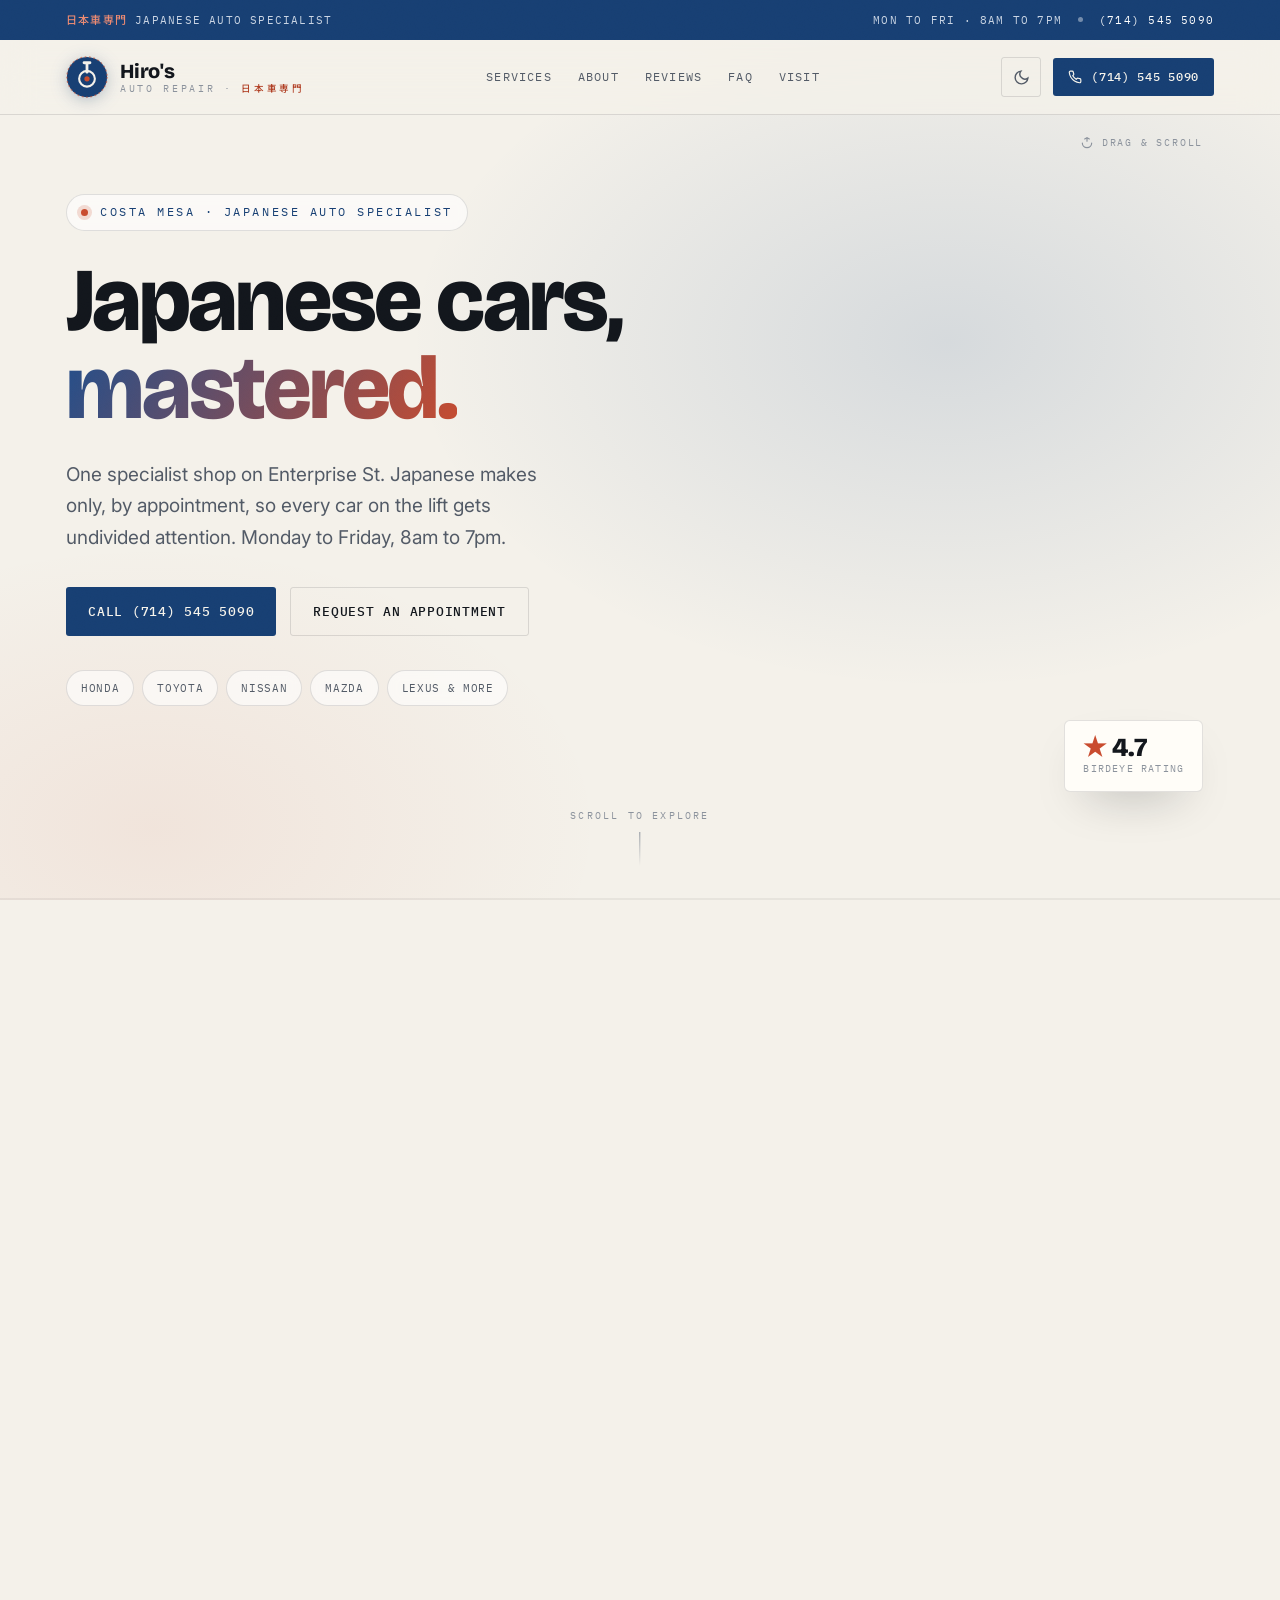
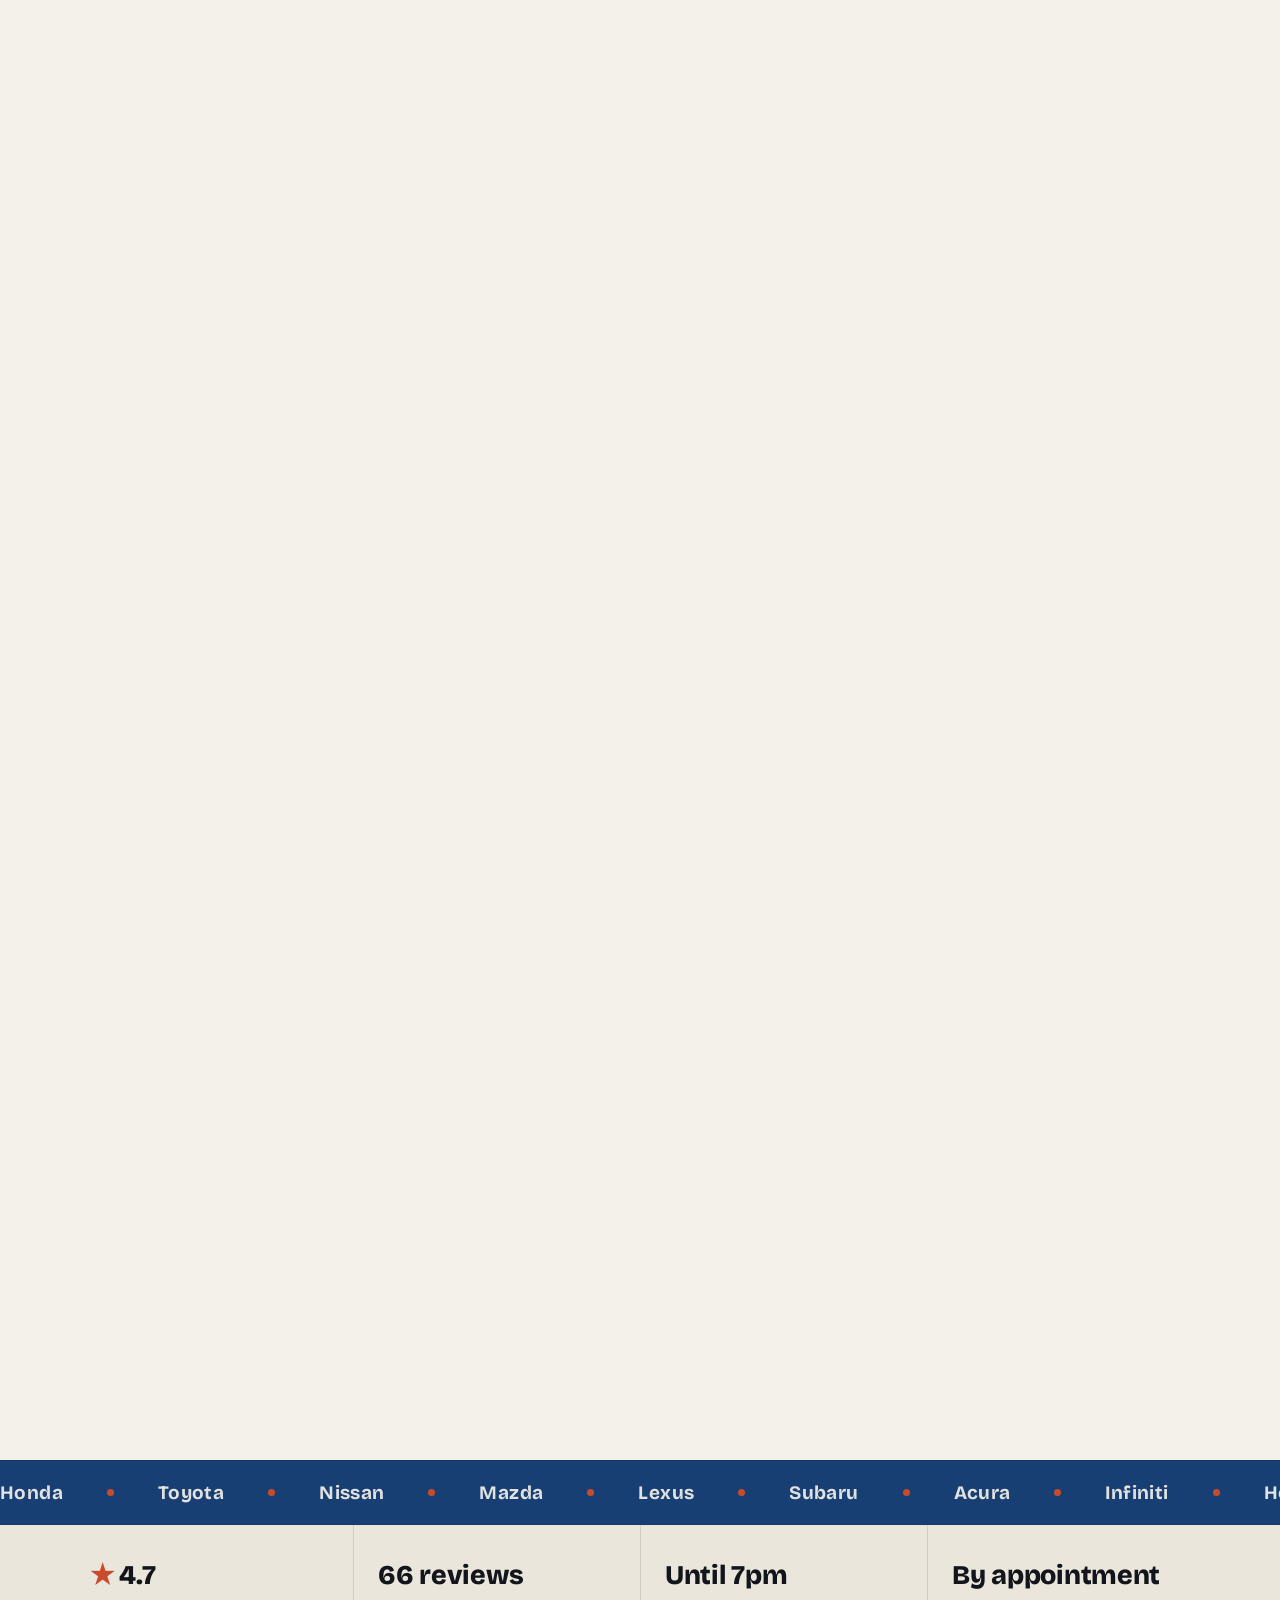
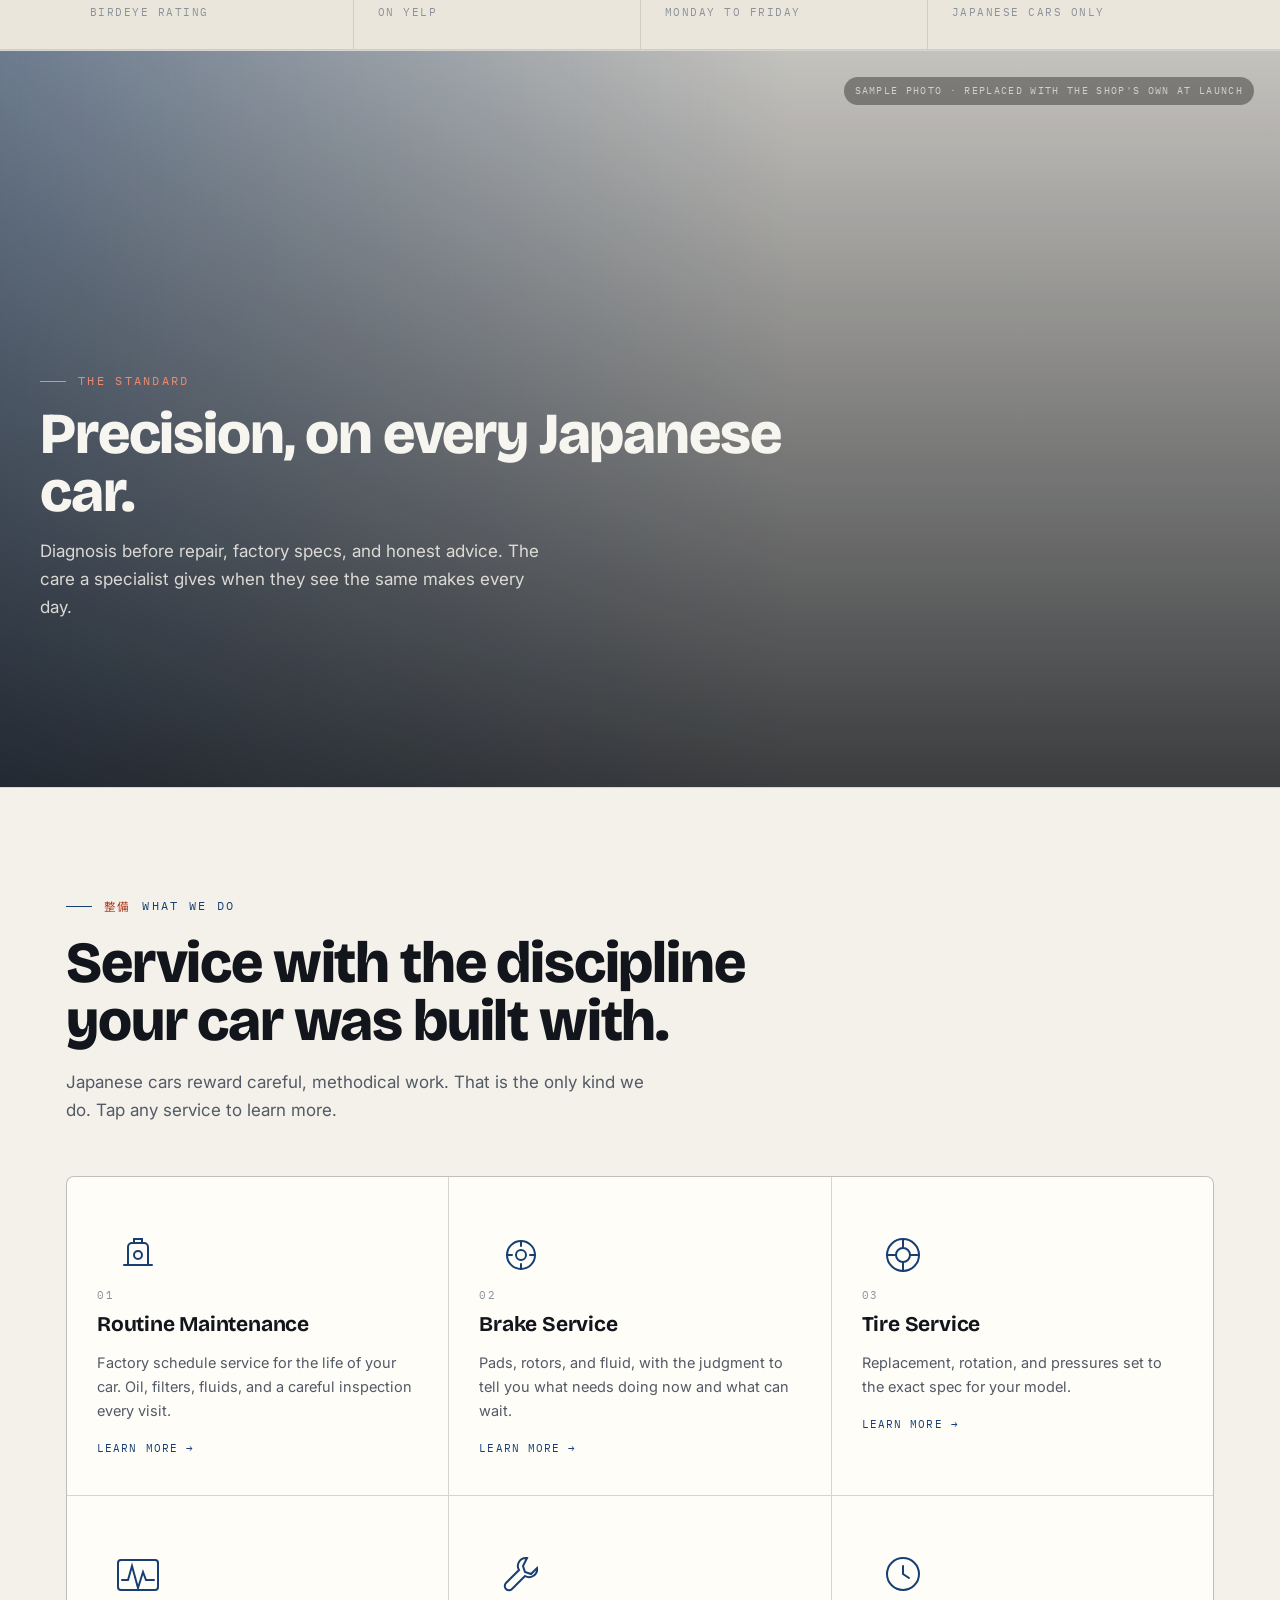
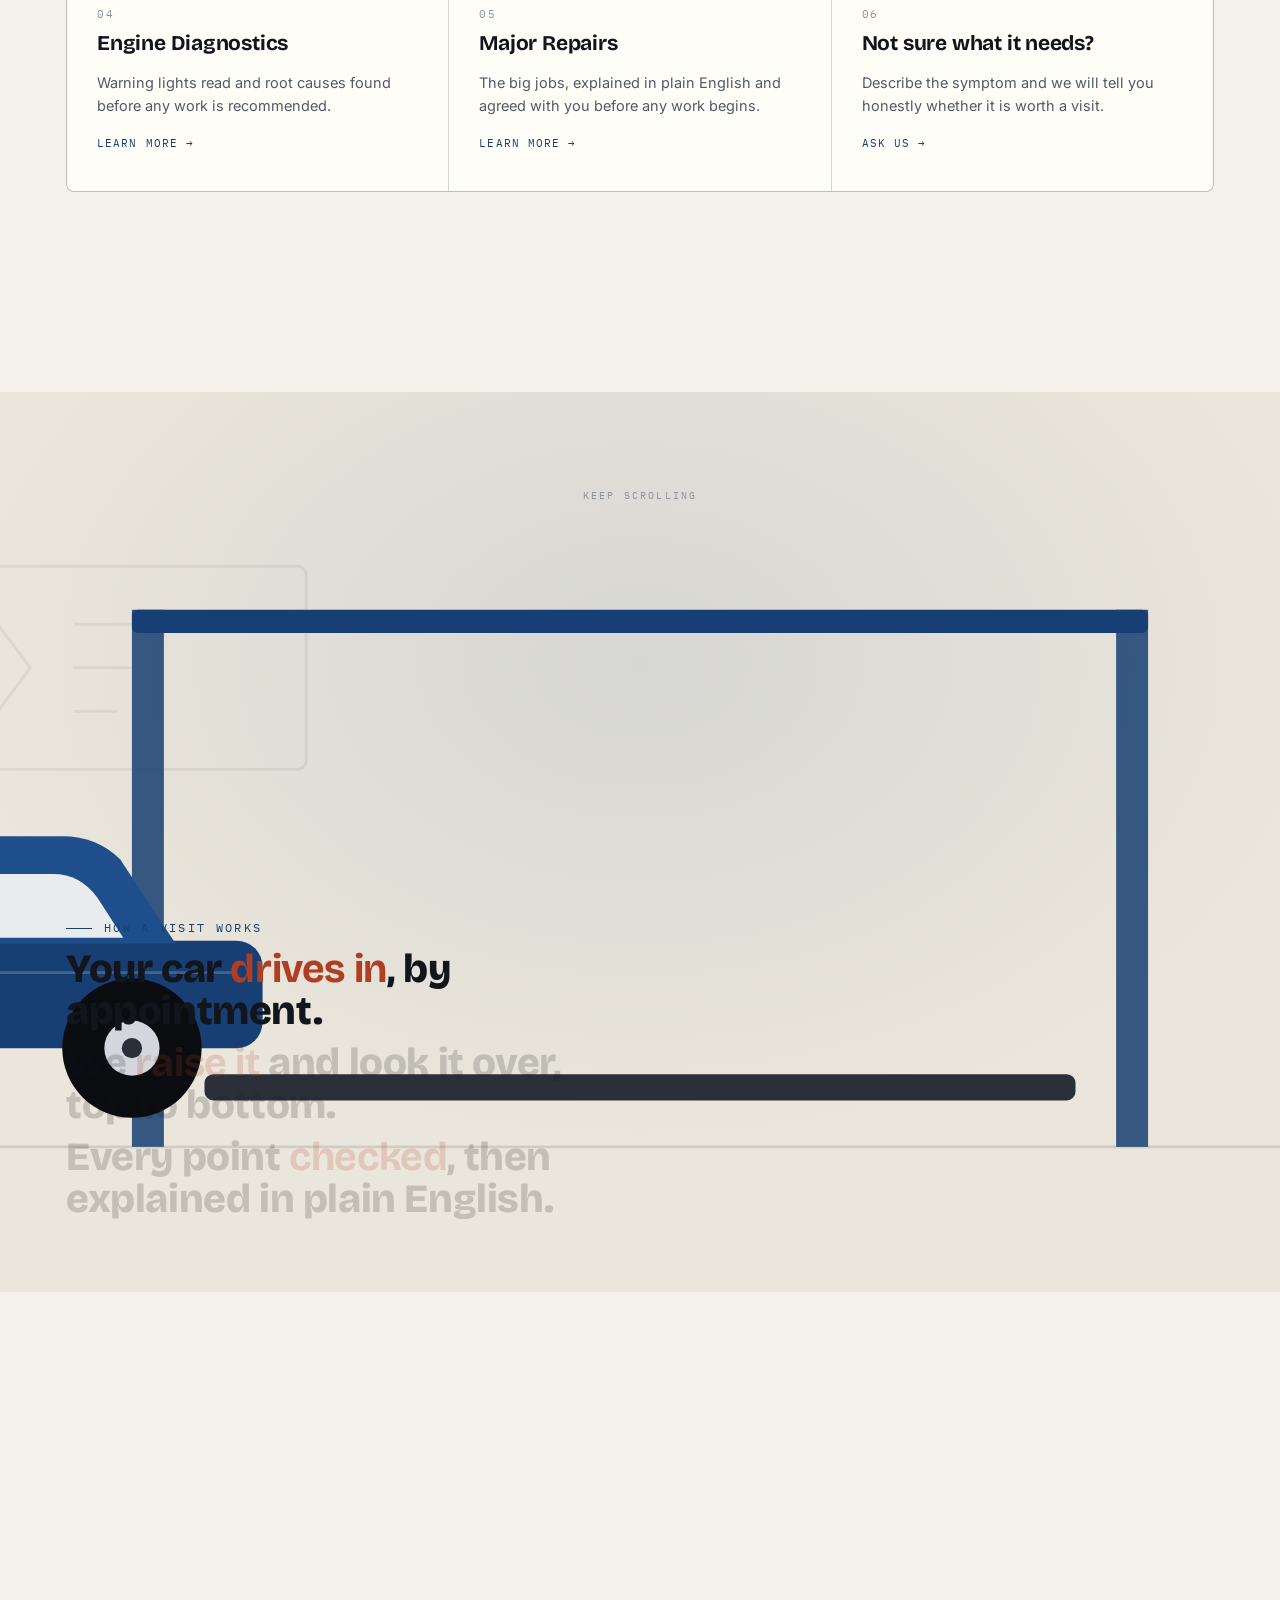
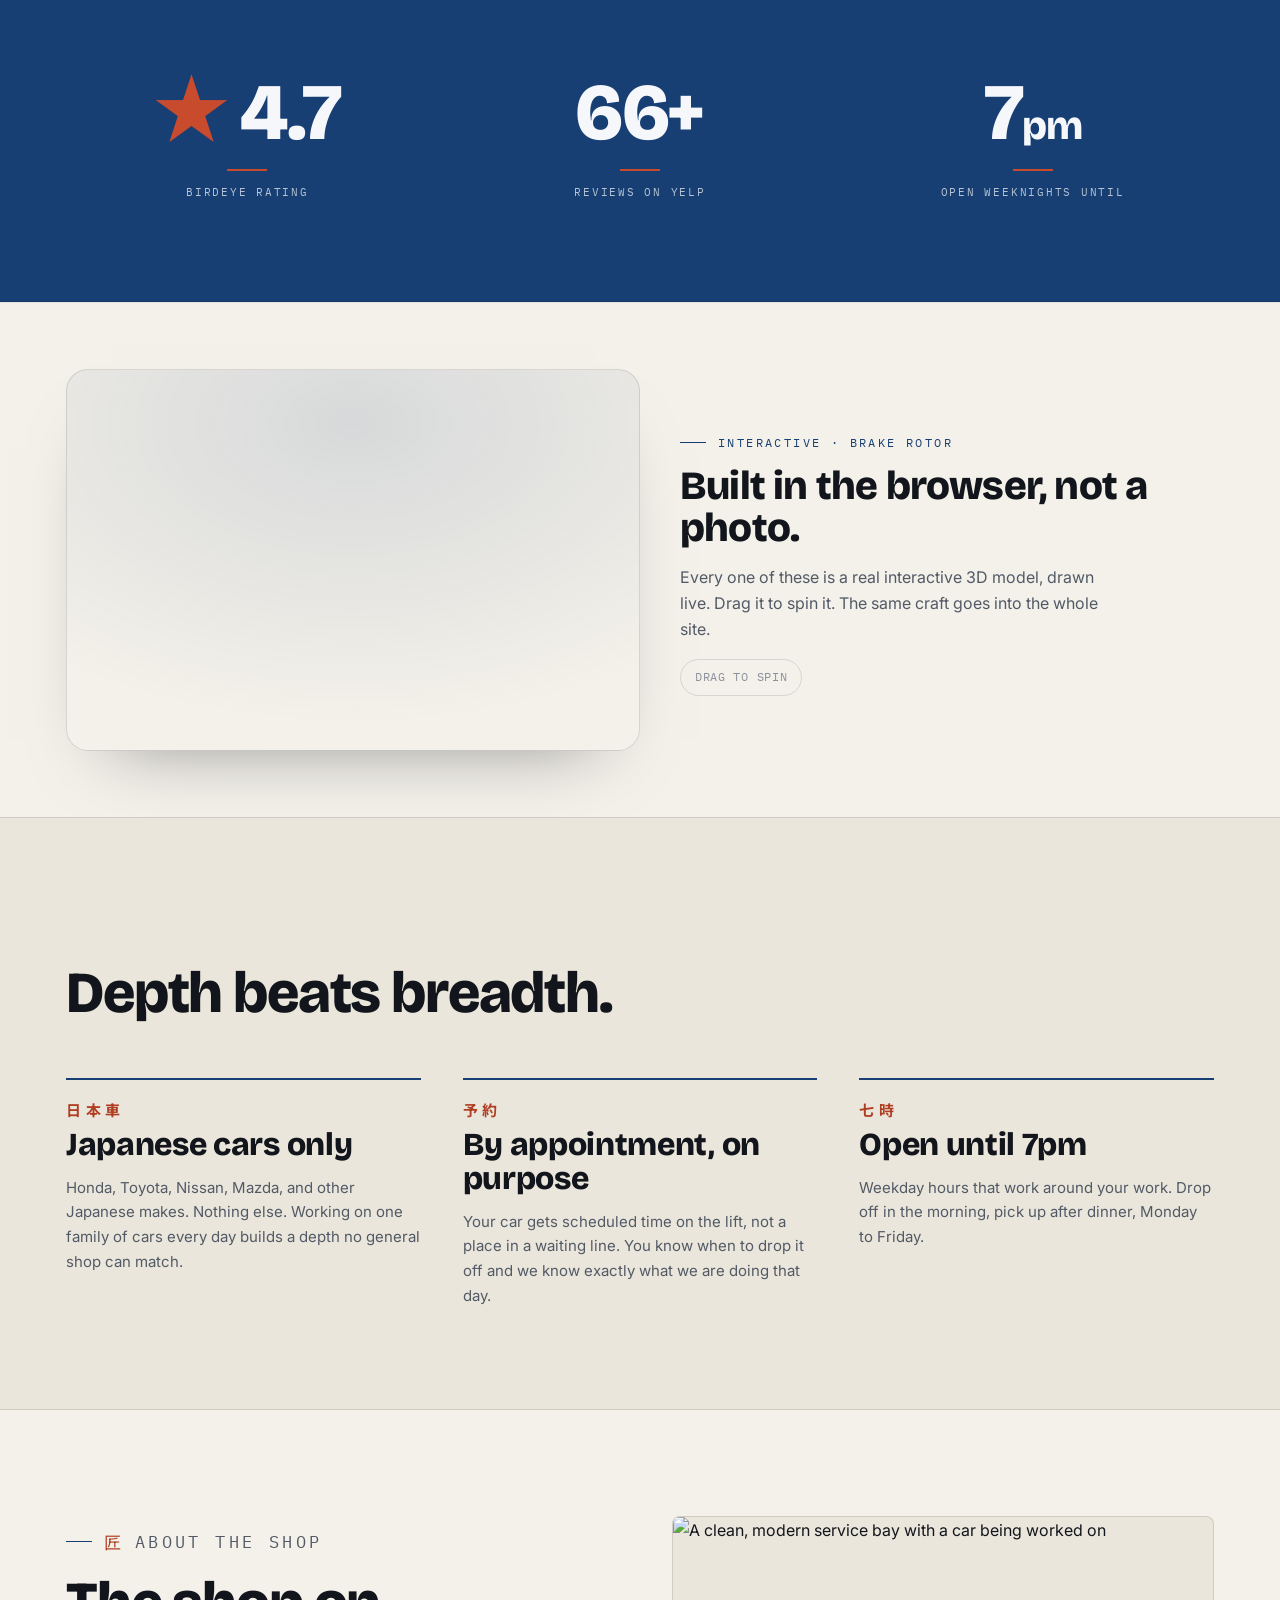
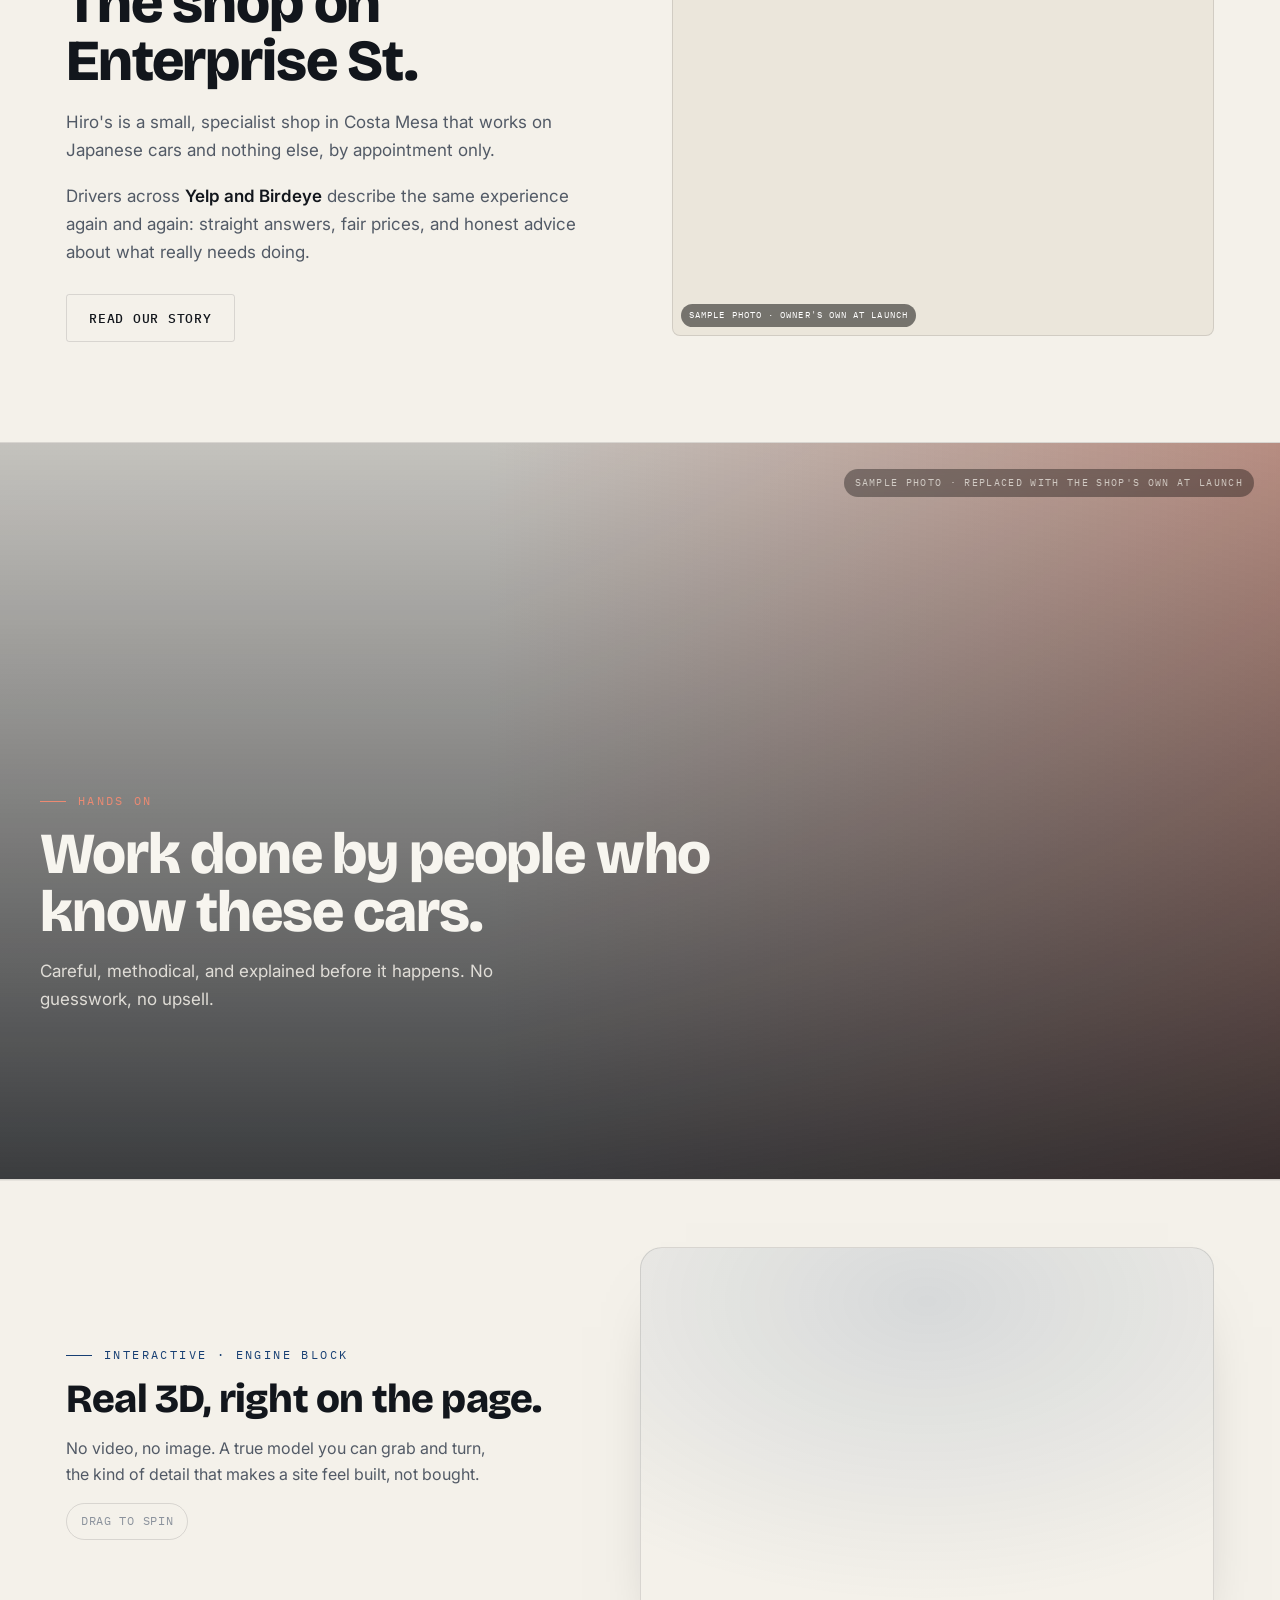
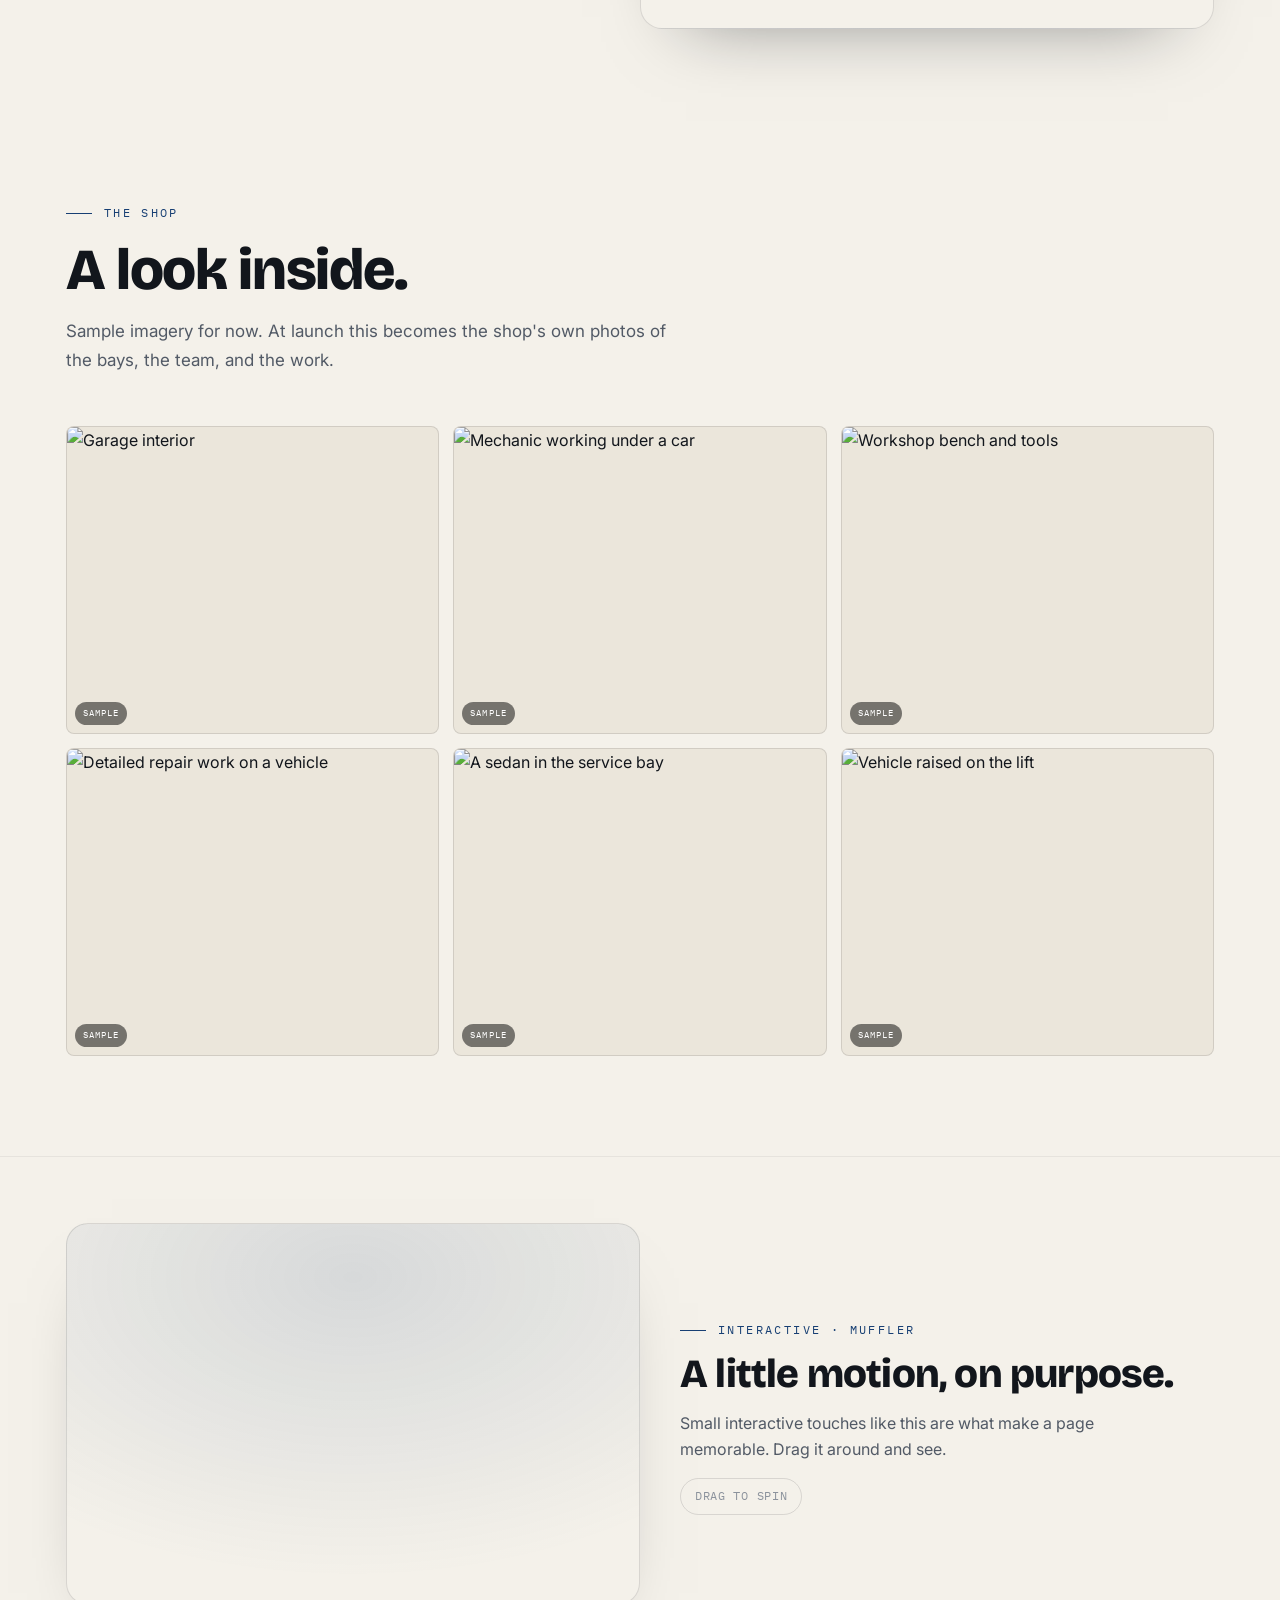
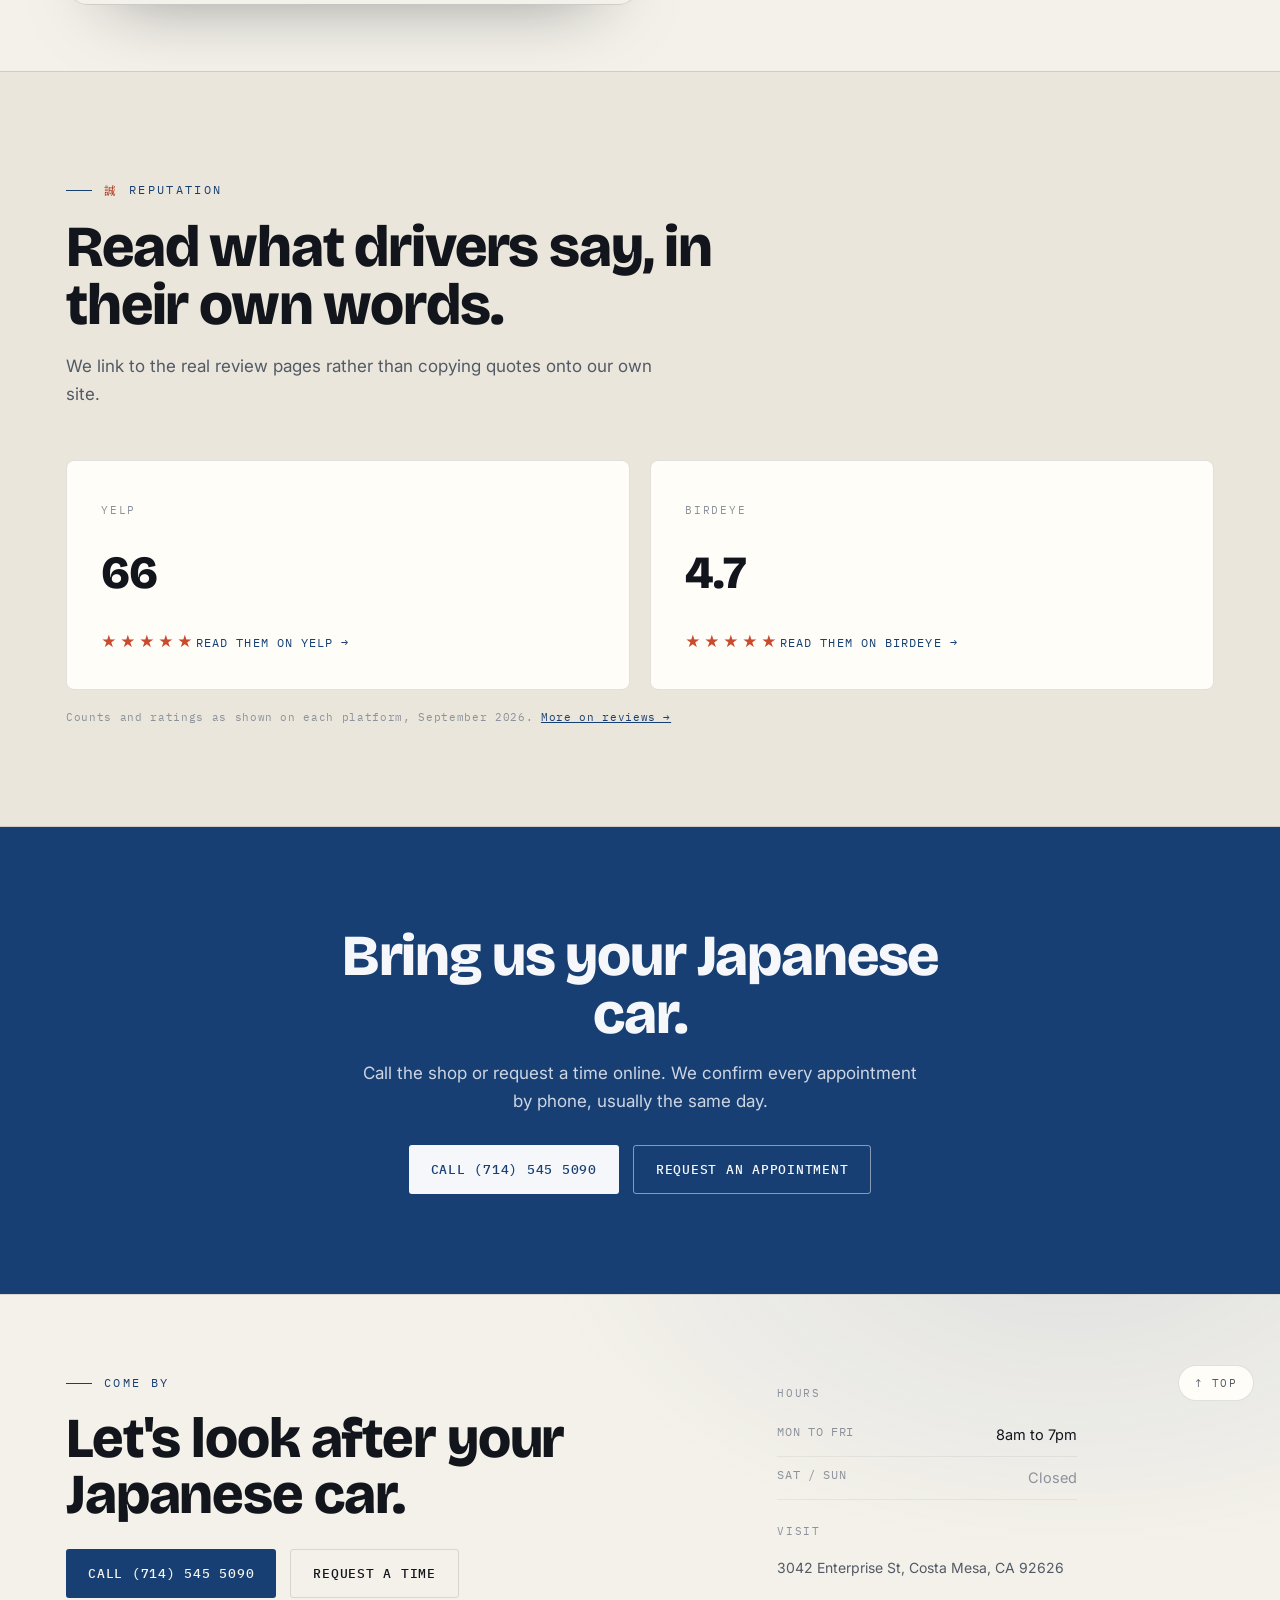
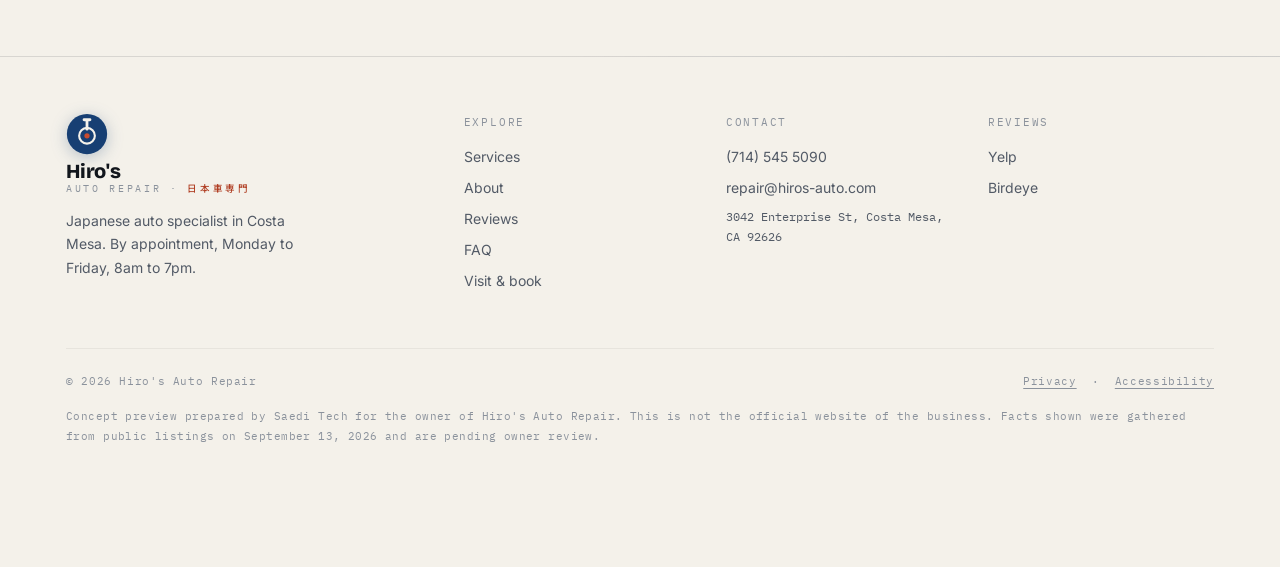
==== commit 444bea6a: "Fix 3D hero loading, page reveal, spread 3D across page, unique heroes, correct photos Co-Authored-B" ====
--- a/index.html
+++ b/index.html
@@ -72,7 +72,7 @@
     </div>
     <div class="badge3d" id="badge3d"><div><div class="rt"><span class="star">★</span> 4.7</div><div class="rl">Birdeye rating</div></div></div>
     <span class="grab" aria-hidden="true"><svg width="14" height="14" viewBox="0 0 24 24" fill="none" stroke="currentColor" stroke-width="2" stroke-linecap="round"><path d="M12 3v6M8 5l4-2 4 2M4 12a8 8 0 0 0 16 0"/></svg> Drag &amp; scroll</span>
-    <div class="cue" aria-hidden="true">Scroll to explode<span class="bar"></span></div>
+    <div class="cue" aria-hidden="true">Scroll to explore<span class="bar"></span></div>
     <div class="hprog" aria-hidden="true"><i id="hprog"></i></div>
   </div>
 </header>
@@ -162,6 +162,12 @@
   </div>
 </section>
 
+<section class="obj3dband" aria-label="Interactive 3D Brake rotor">
+  <div class="wrap o3b">
+    <div class="o3b-art up"><canvas class="obj3d" data-obj="rotor" data-accent="c0392b" aria-label="Interactive 3D Brake rotor"></canvas></div>
+    <div class="o3b-copy up"><p class="kick">Interactive · Brake rotor</p><h2>Built in the browser, not a photo.</h2><p>Every one of these is a real interactive 3D model, drawn live. Drag it to spin it. The same craft goes into the whole site.</p><span class="drag">Drag to spin</span></div>
+  </div>
+</section>
 <section id="why">
   <div class="wrap">
     <p class="kick up"><span class="jp">専門</span> Why Hiro's</p>
@@ -200,6 +206,12 @@
   </div>
 </section>
 
+<section class="obj3dband alt" aria-label="Interactive 3D Engine block">
+  <div class="wrap o3b">
+    <div class="o3b-art up"><canvas class="obj3d" data-obj="engine" data-accent="1f4e8c" aria-label="Interactive 3D Engine block"></canvas></div>
+    <div class="o3b-copy up"><p class="kick">Interactive · Engine block</p><h2>Real 3D, right on the page.</h2><p>No video, no image. A true model you can grab and turn, the kind of detail that makes a site feel built, not bought.</p><span class="drag">Drag to spin</span></div>
+  </div>
+</section>
 <section id="gallery">
   <div class="wrap">
     <p class="kick up">The shop</p>
@@ -216,12 +228,11 @@
   </div>
 </section>
 
-<section id="explore3d" class="show3d">
-  <div class="wrap">
-    <p class="kick up">In the bay</p>
-    <h2 class="up">The parts we know cold, in 3D.</h2>
-    <p class="sub up">Drag any part to rotate it. A small taste of the interactive detail we build into every page.</p>
-    <div class="o3grid"><figure class="o3 up"><canvas class="obj3d" data-obj="rotor" data-accent="c0392b" aria-label="Interactive 3D Brake rotor"></canvas><figcaption>Brake rotor<span class="drag">drag to spin</span></figcaption></figure><figure class="o3 up"><canvas class="obj3d" data-obj="engine" data-accent="1f4e8c" aria-label="Interactive 3D Engine block"></canvas><figcaption>Engine block<span class="drag">drag to spin</span></figcaption></figure><figure class="o3 up"><canvas class="obj3d" data-obj="muffler" aria-label="Interactive 3D Muffler"></canvas><figcaption>Muffler<span class="drag">drag to spin</span></figcaption></figure></div>
+
+<section class="obj3dband" aria-label="Interactive 3D Muffler">
+  <div class="wrap o3b">
+    <div class="o3b-art up"><canvas class="obj3d" data-obj="muffler" aria-label="Interactive 3D Muffler"></canvas></div>
+    <div class="o3b-copy up"><p class="kick">Interactive · Muffler</p><h2>A little motion, on purpose.</h2><p>Small interactive touches like this are what make a page memorable. Drag it around and see.</p><span class="drag">Drag to spin</span></div>
   </div>
 </section>
 <section id="reviews" class="band">
@@ -276,6 +287,6 @@
 </div>
 
 <script src="assets/app.js" defer></script>
-<script type="module" src="assets/hero3d.js"></script><script type="module" src="assets/objects3d.js"></script>
+<script type="module" src="assets/hero3d.js"></script><script type="module" src="assets/objects3d.js?v=2"></script>
 </body>
 </html>
--- a/assets/site.css
+++ b/assets/site.css
@@ -74,8 +74,8 @@
 @media (max-width:940px){.navlinks{display:none}.burger{display:grid}}
 @media (max-width:560px){.logo .wm .s{display:none}.navright .btn span.lbl{display:none}}
 /* mobile menu */
-.mmenu{position:fixed;inset:0;z-index:150;background:var(--bg);transform:translateY(-100%);transition:transform .45s var(--ease);display:flex;flex-direction:column;padding:96px 26px 40px}
-.mmenu.open{transform:none}
+.mmenu{position:fixed;inset:0;z-index:150;background:var(--bg);transform:translateY(-100%);visibility:hidden;opacity:0;transition:transform .45s var(--ease),opacity .35s,visibility .35s;display:flex;flex-direction:column;padding:96px 26px 40px;overflow-y:auto}
+.mmenu.open{transform:none;visibility:visible;opacity:1}
 .mmenu a{font-family:'Bricolage Grotesque',sans-serif;font-weight:700;font-size:30px;text-decoration:none;color:var(--text);padding:16px 0;border-bottom:1px solid var(--line)}
 .mmenu a:hover{color:var(--indigo-tx)}
 .mclose{position:absolute;top:22px;right:22px;width:40px;height:40px;border:1px solid var(--line);border-radius:3px;background:transparent;color:var(--text);cursor:pointer;font-size:20px}
@@ -372,3 +372,17 @@
 .show3d .o3 figcaption{display:flex;align-items:center;justify-content:space-between;padding:13px 17px;font-family:'IBM Plex Mono',monospace;font-size:12px;letter-spacing:.06em;text-transform:uppercase;border-top:1px solid var(--line);color:var(--text)}
 .show3d .o3 figcaption .drag{color:var(--faint);text-transform:none;letter-spacing:0;font-size:11px}
 @media(max-width:820px){.show3d .o3grid{grid-template-columns:1fr;gap:14px}.show3d .o3 canvas.obj3d{height:270px}}
+
+/* ---- distributed 3D moments (spread across page) ---- */
+.obj3dband{padding:66px 0;border-top:1px solid var(--line2)}
+.obj3dband .o3b{display:flex;gap:40px;align-items:center;flex-wrap:wrap}
+.obj3dband .o3b-art{flex:1 1 360px;background:radial-gradient(130% 120% at 50% 14%, color-mix(in srgb,var(--indigo) 13%, transparent), transparent 66%);border:1px solid var(--line);border-radius:22px;overflow:hidden;box-shadow:0 34px 70px -46px rgba(15,20,26,.5)}
+.obj3dband.alt .o3b-art{order:2}
+.obj3dband .o3b-copy{flex:1 1 320px}
+.obj3dband canvas.obj3d{display:block;width:100%;height:380px;cursor:grab;touch-action:none}
+.obj3dband canvas.obj3d:active{cursor:grabbing}
+.obj3dband .o3b-copy .kick{font-family:'IBM Plex Mono',monospace;font-size:12px;letter-spacing:.2em;text-transform:uppercase;color:var(--indigo-tx);margin-bottom:14px}
+.obj3dband .o3b-copy h2{font-size:clamp(26px,3.4vw,40px);letter-spacing:-.02em;line-height:1.04;margin-bottom:14px}
+.obj3dband .o3b-copy p{color:var(--muted);max-width:42ch;margin-bottom:16px}
+.obj3dband .o3b-copy .drag{display:inline-flex;align-items:center;gap:8px;font-family:'IBM Plex Mono',monospace;font-size:11.5px;letter-spacing:.06em;text-transform:uppercase;color:var(--faint);border:1px solid var(--line);border-radius:40px;padding:8px 14px}
+@media(max-width:820px){.obj3dband{padding:44px 0}.obj3dband .o3b-art{order:0!important;flex-basis:100%}.obj3dband canvas.obj3d{height:300px}}
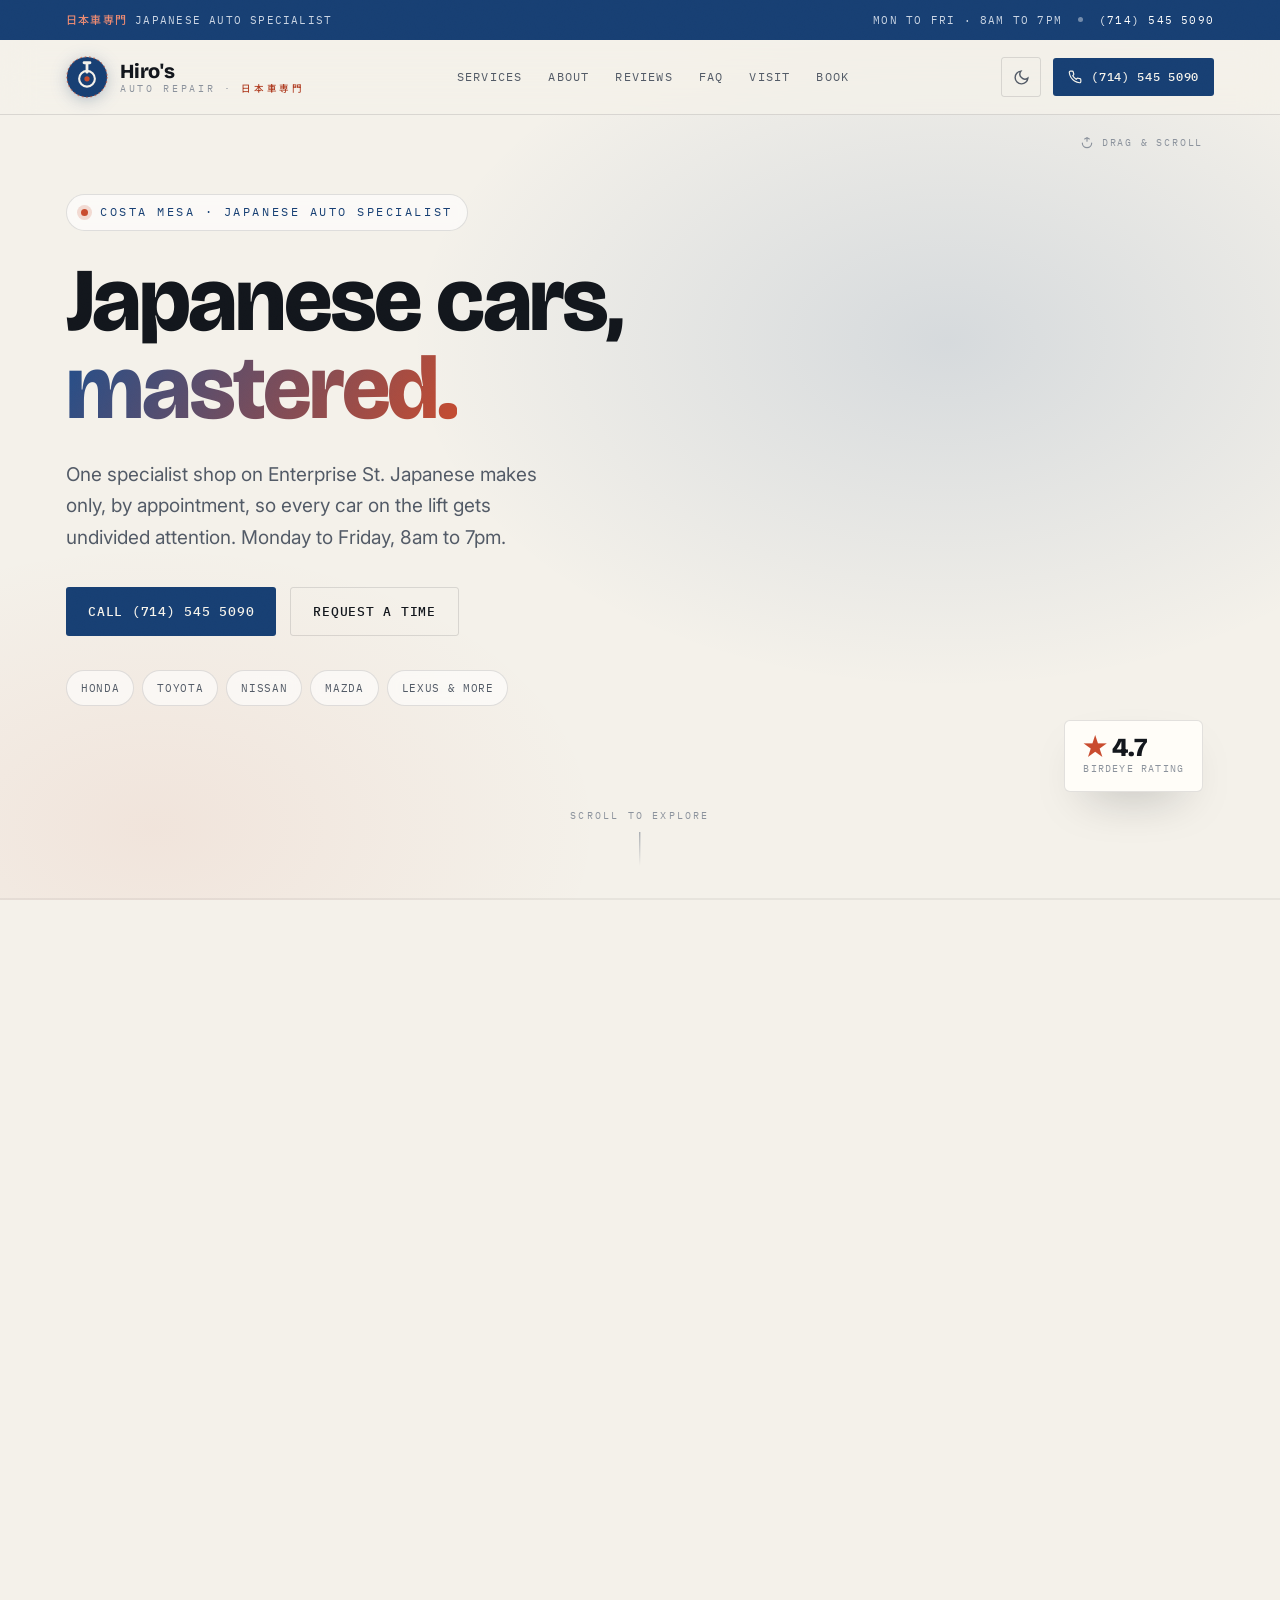
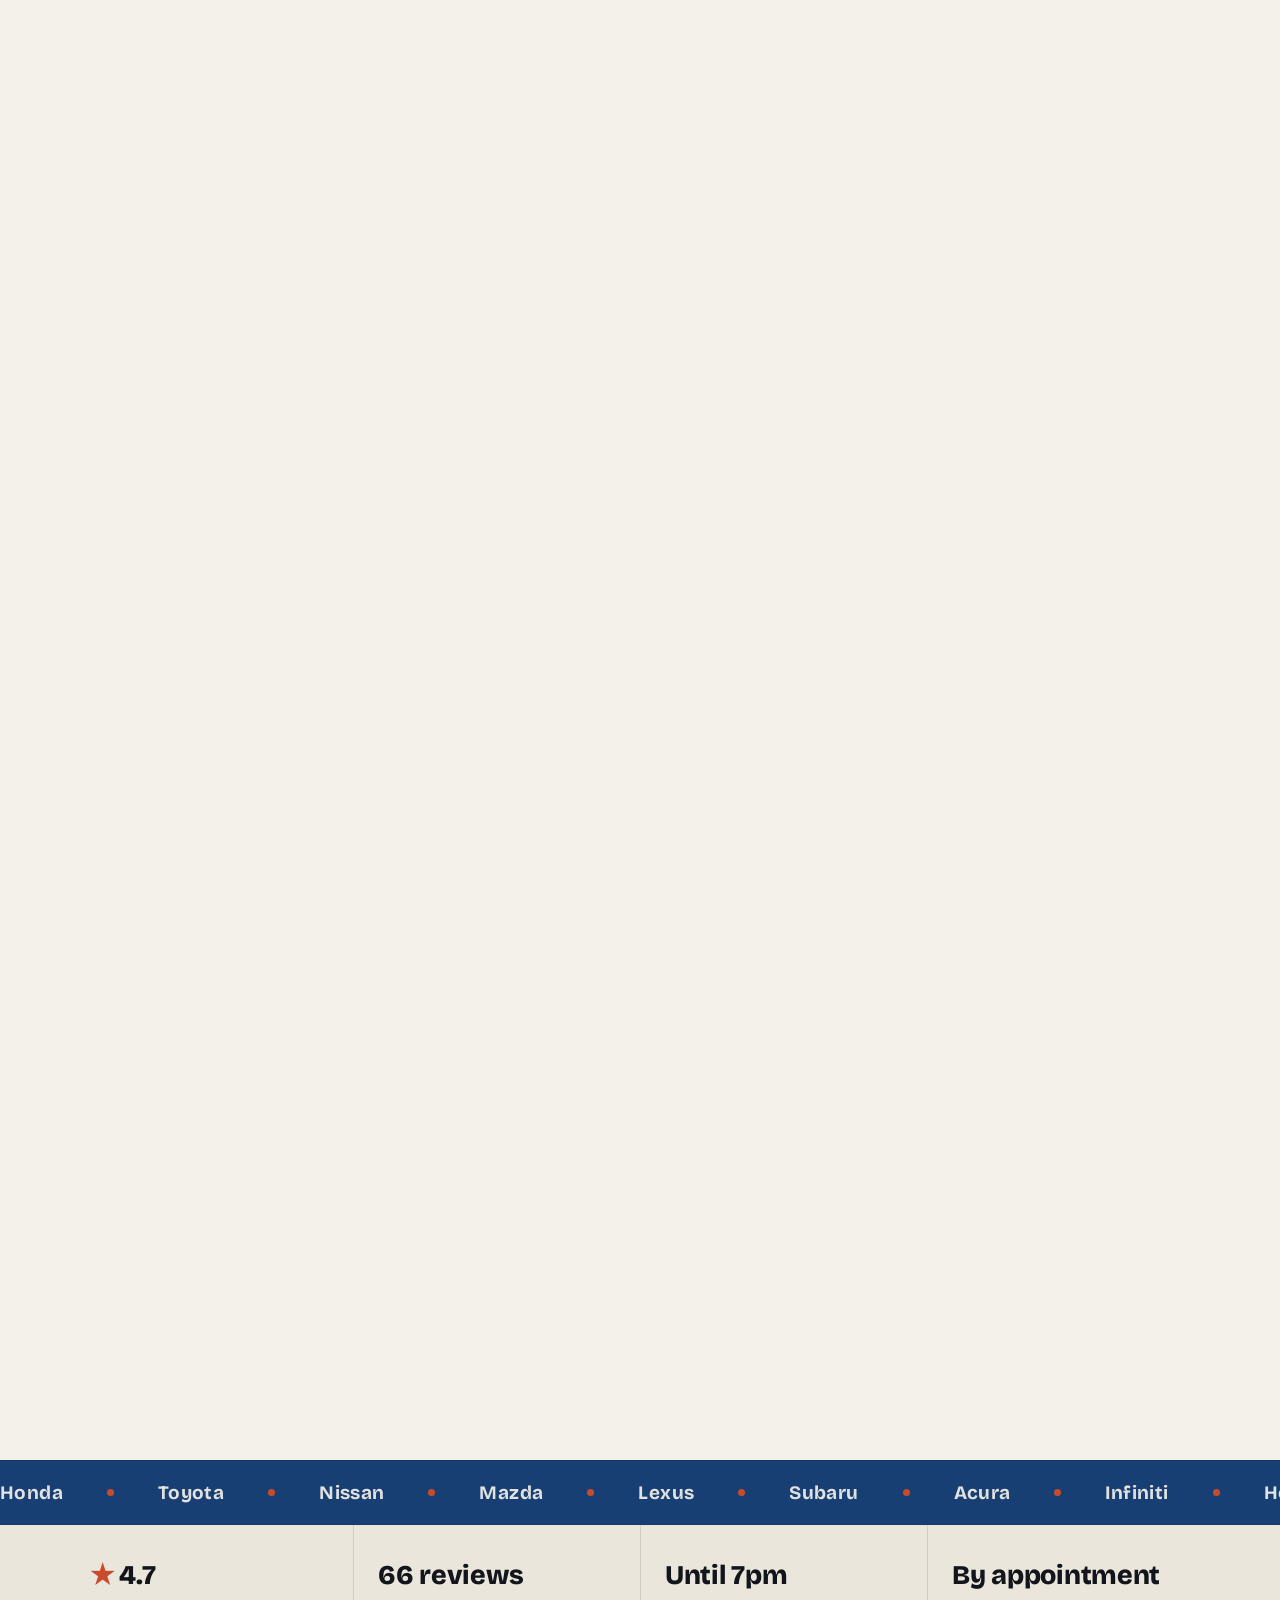
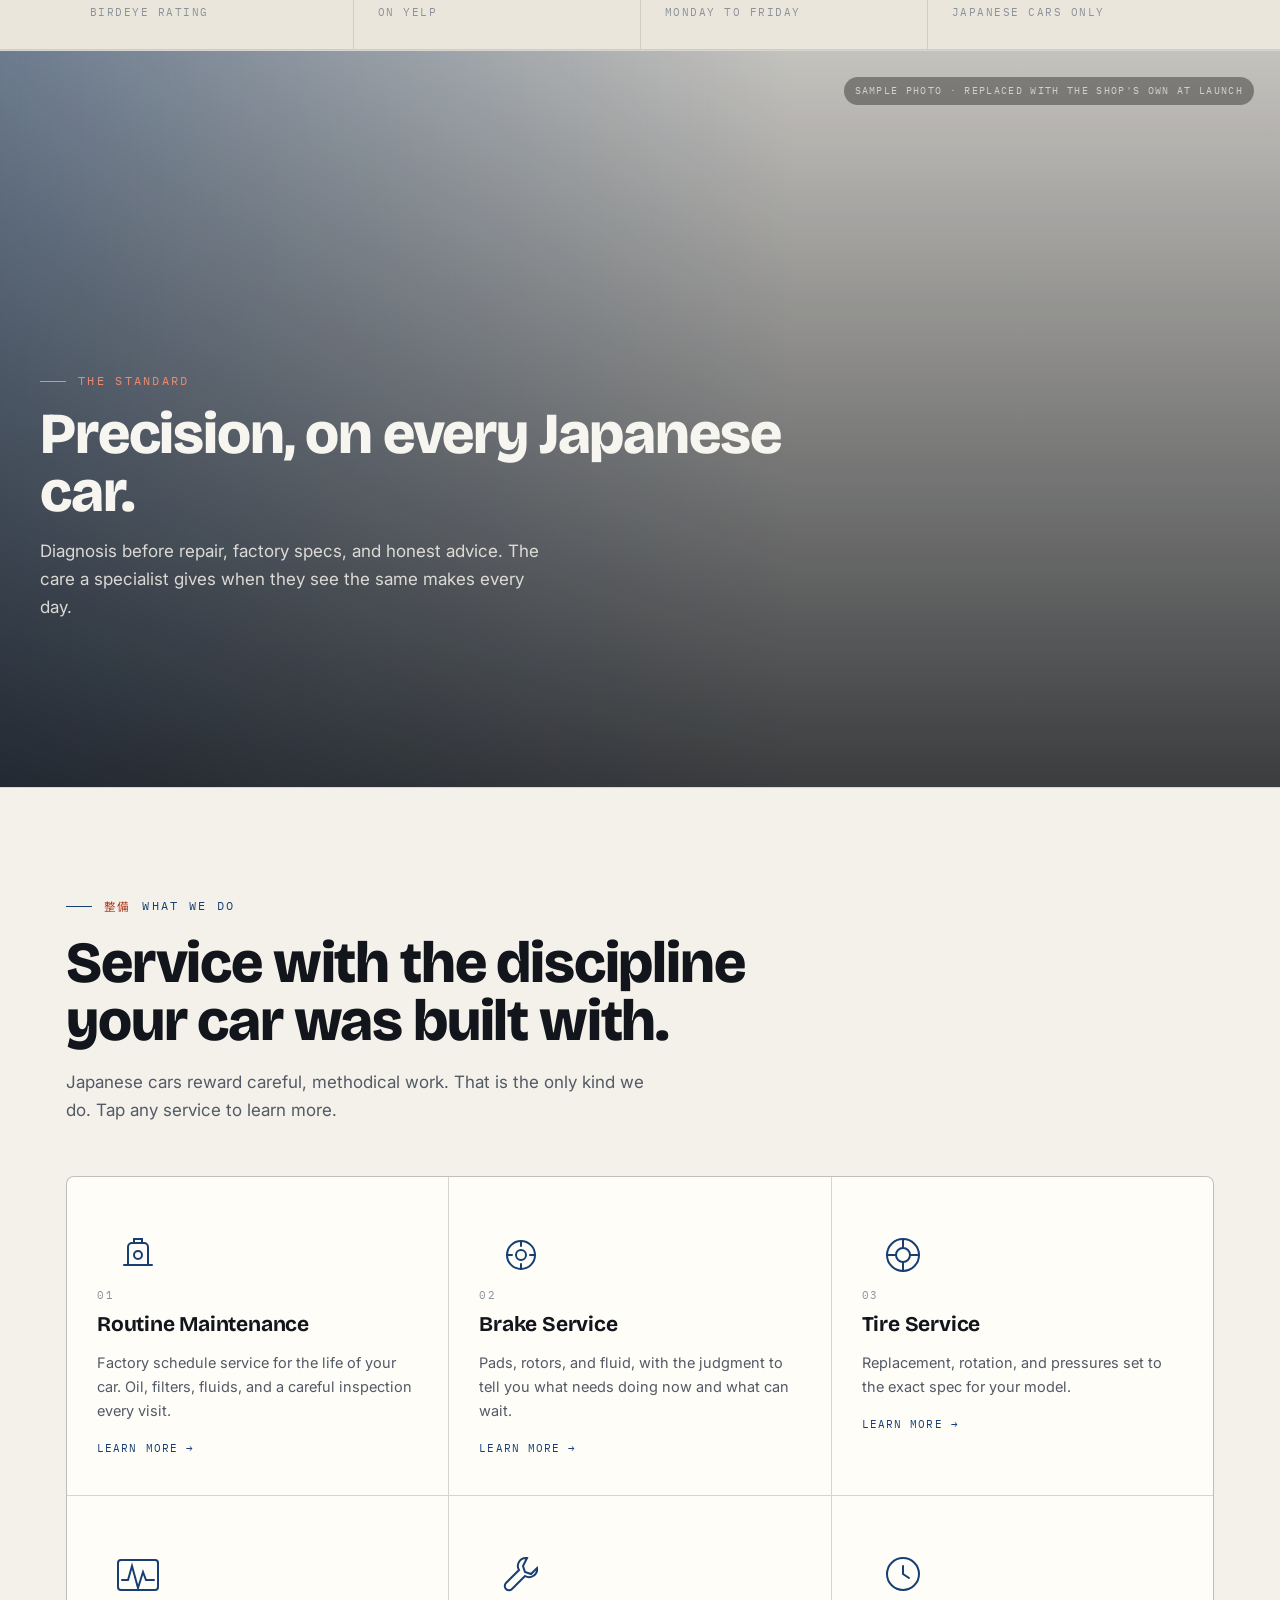
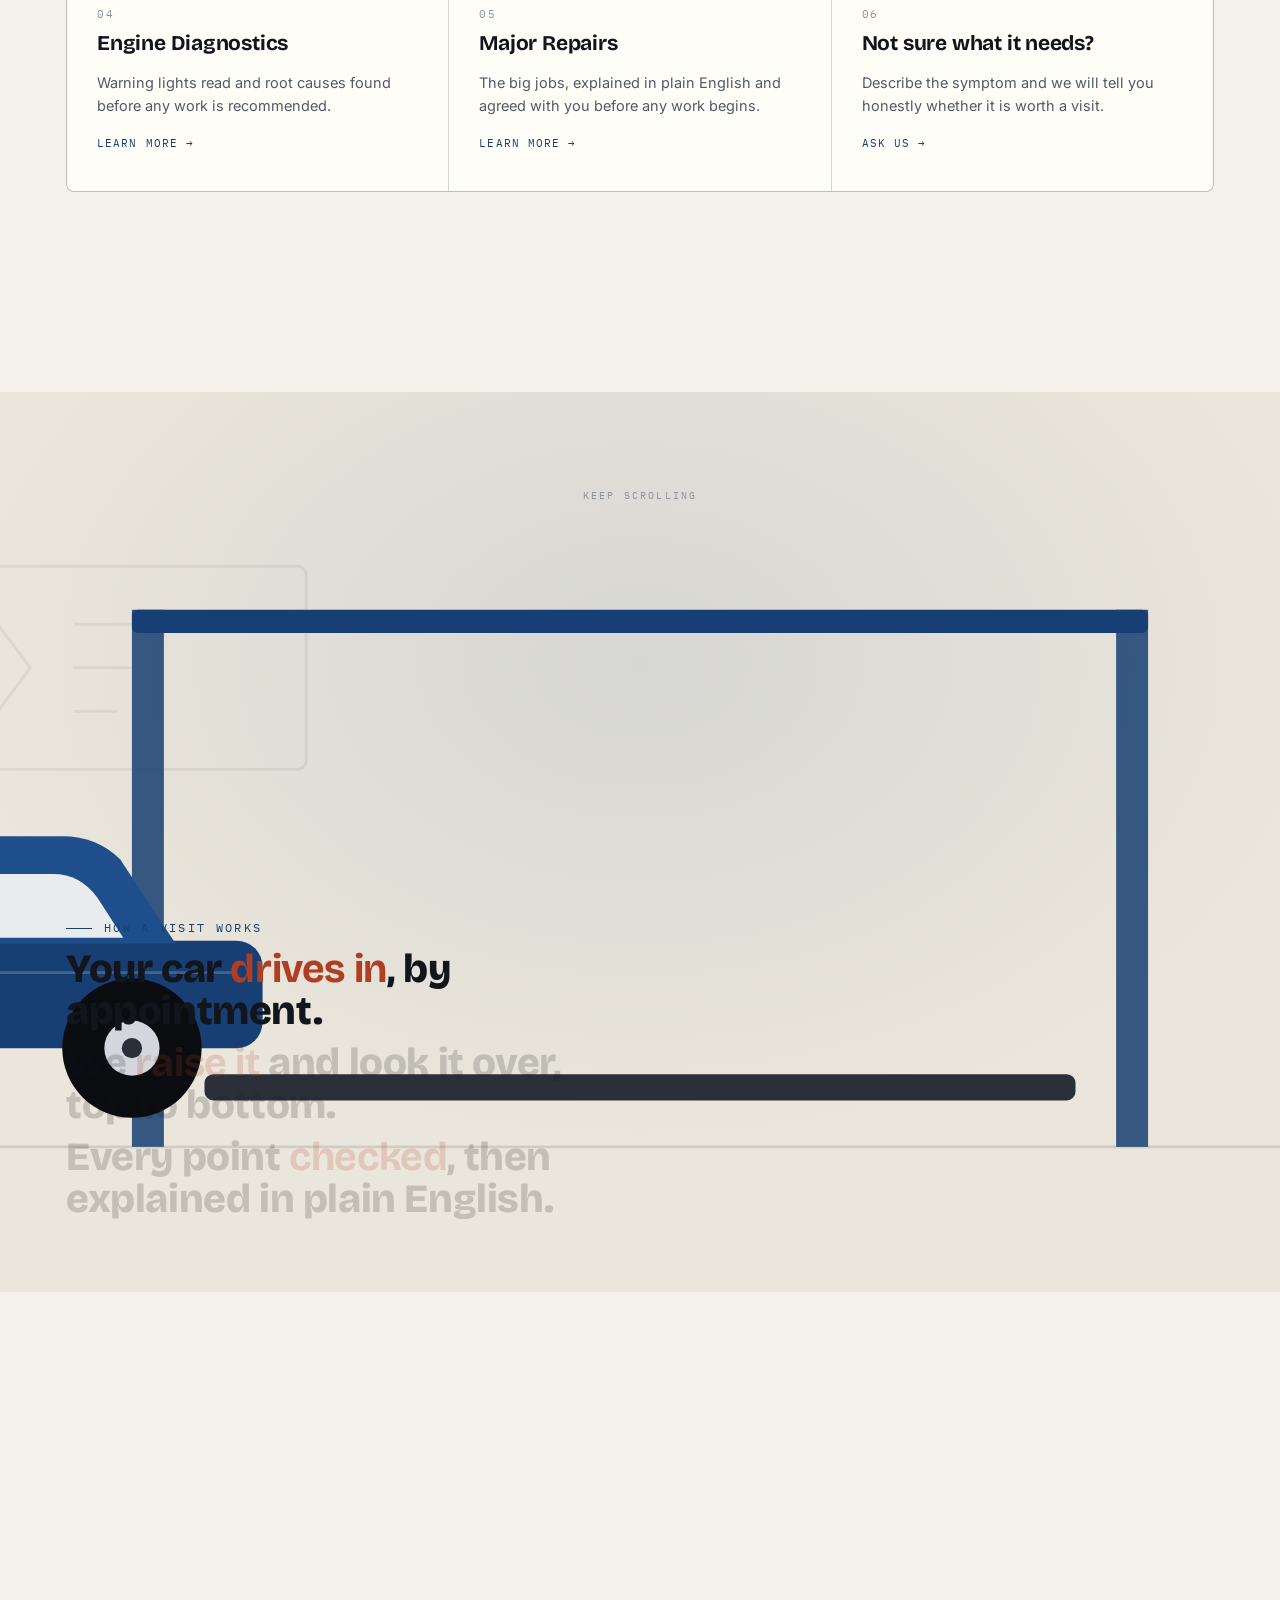
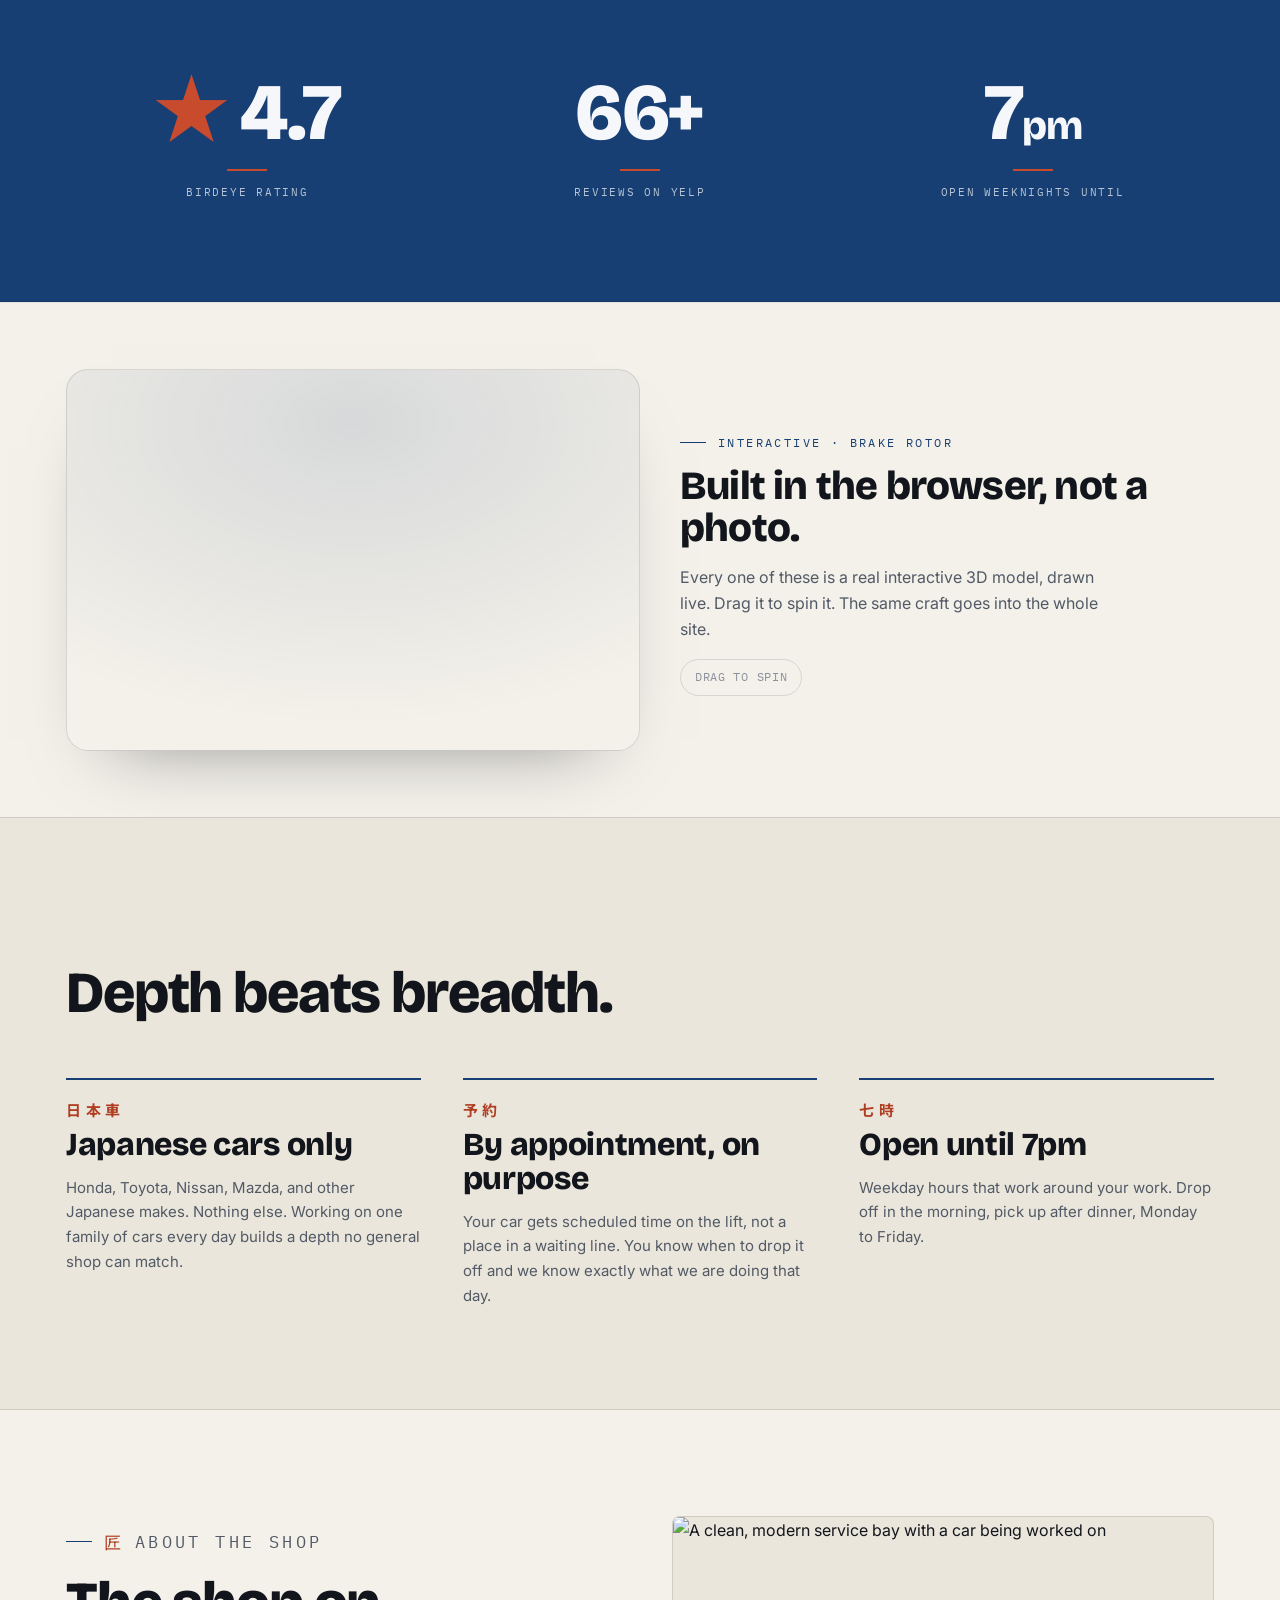
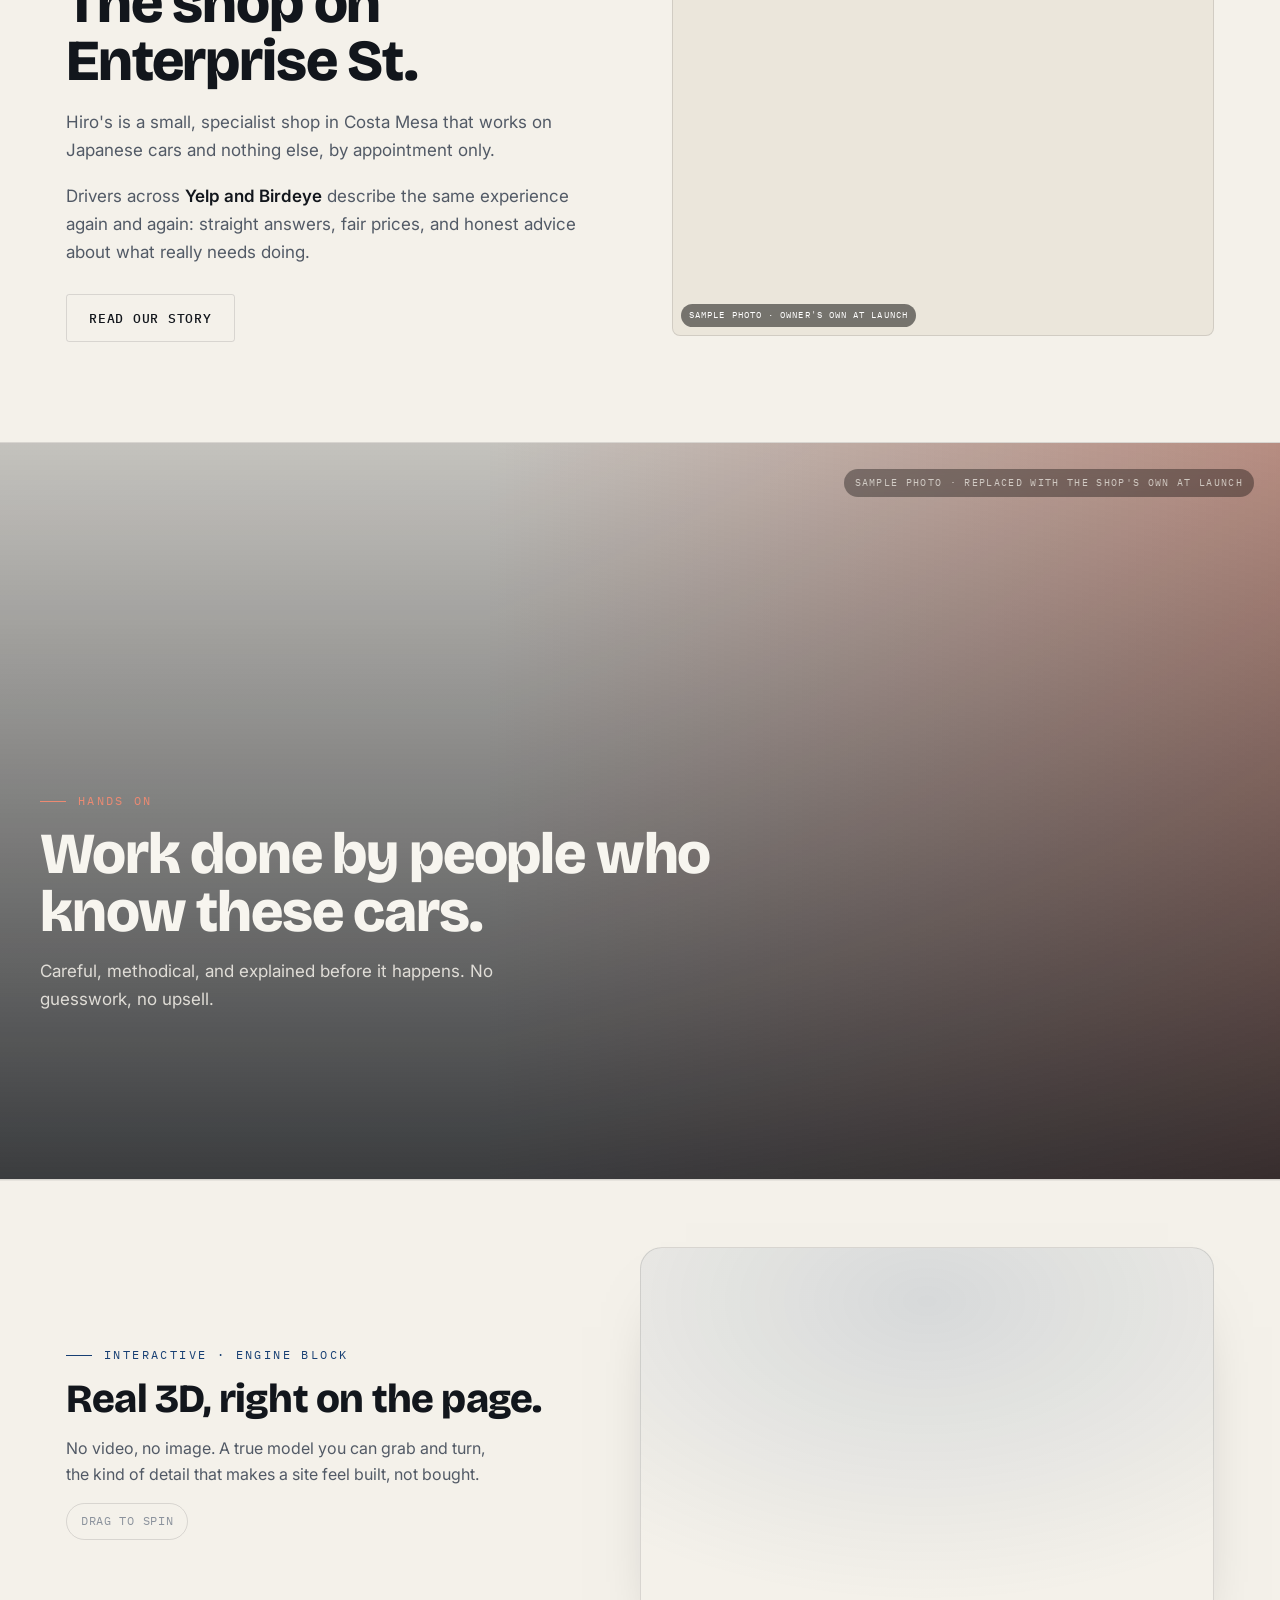
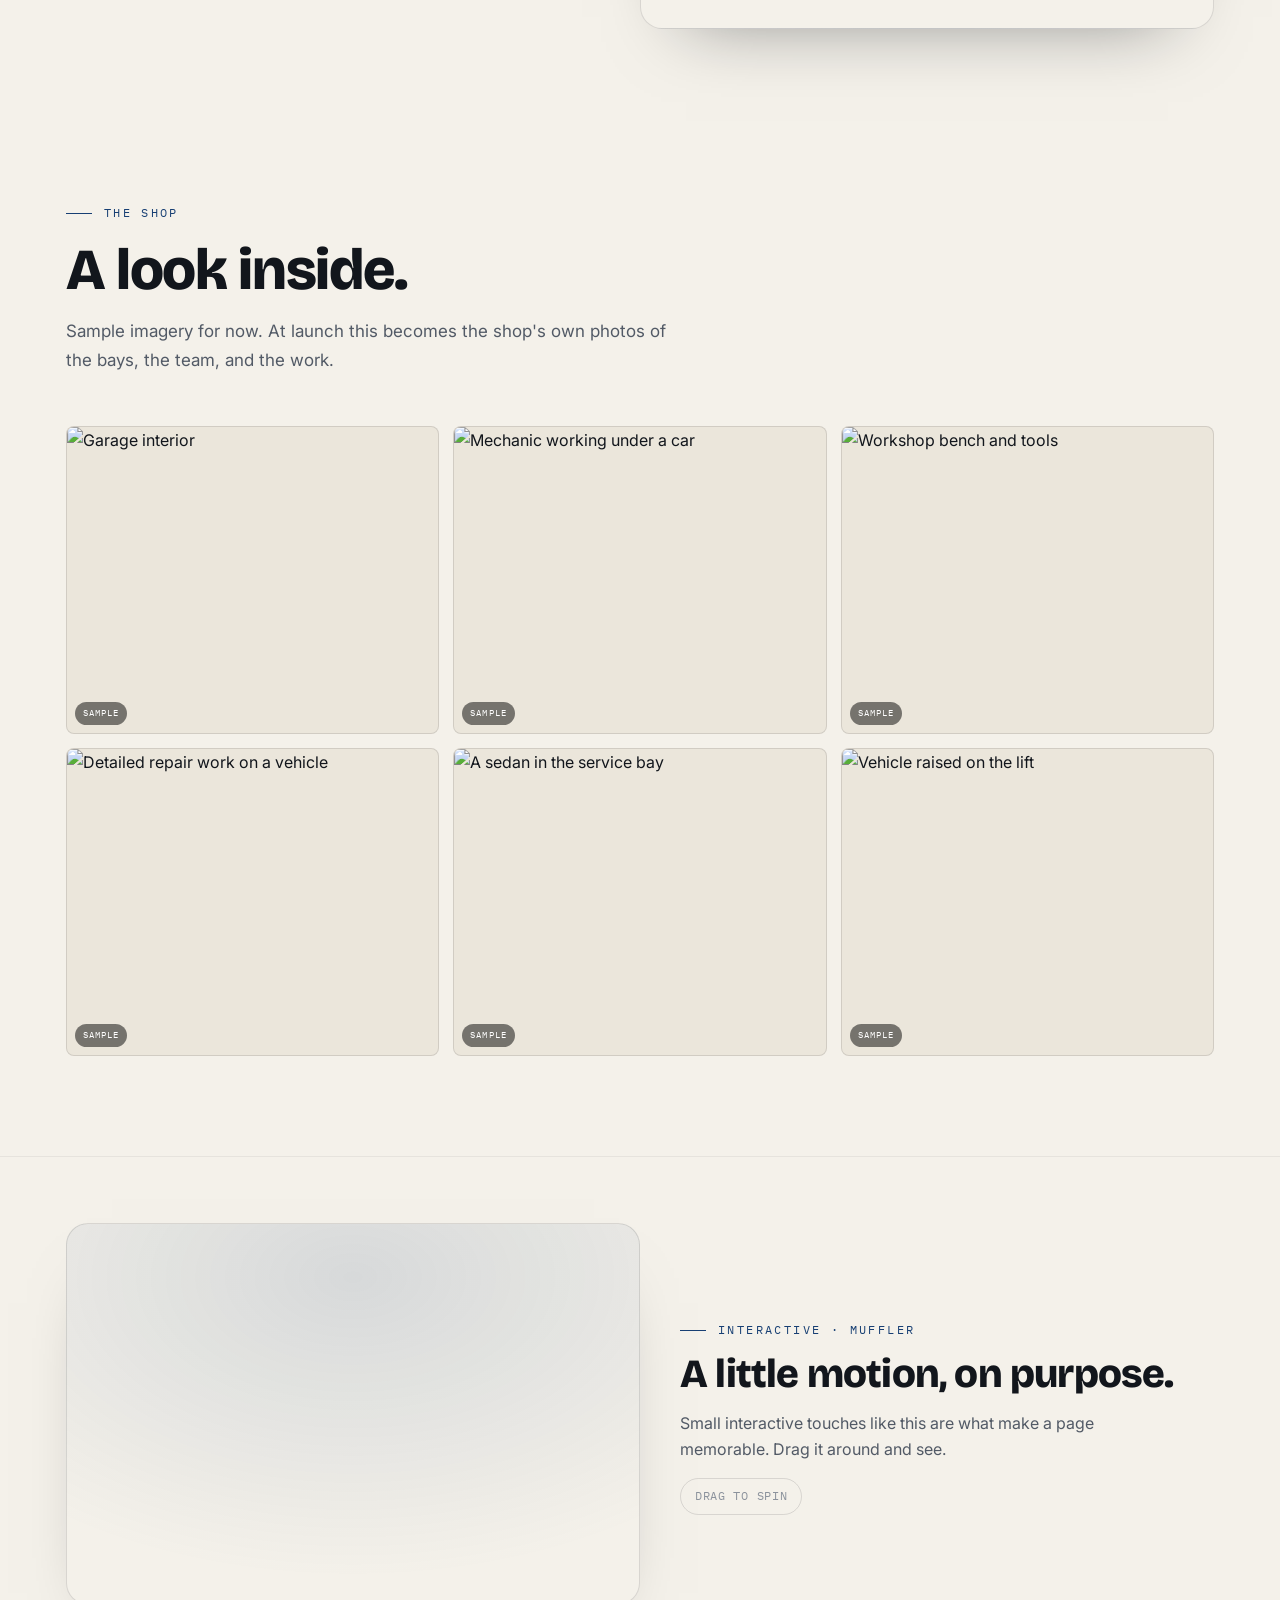
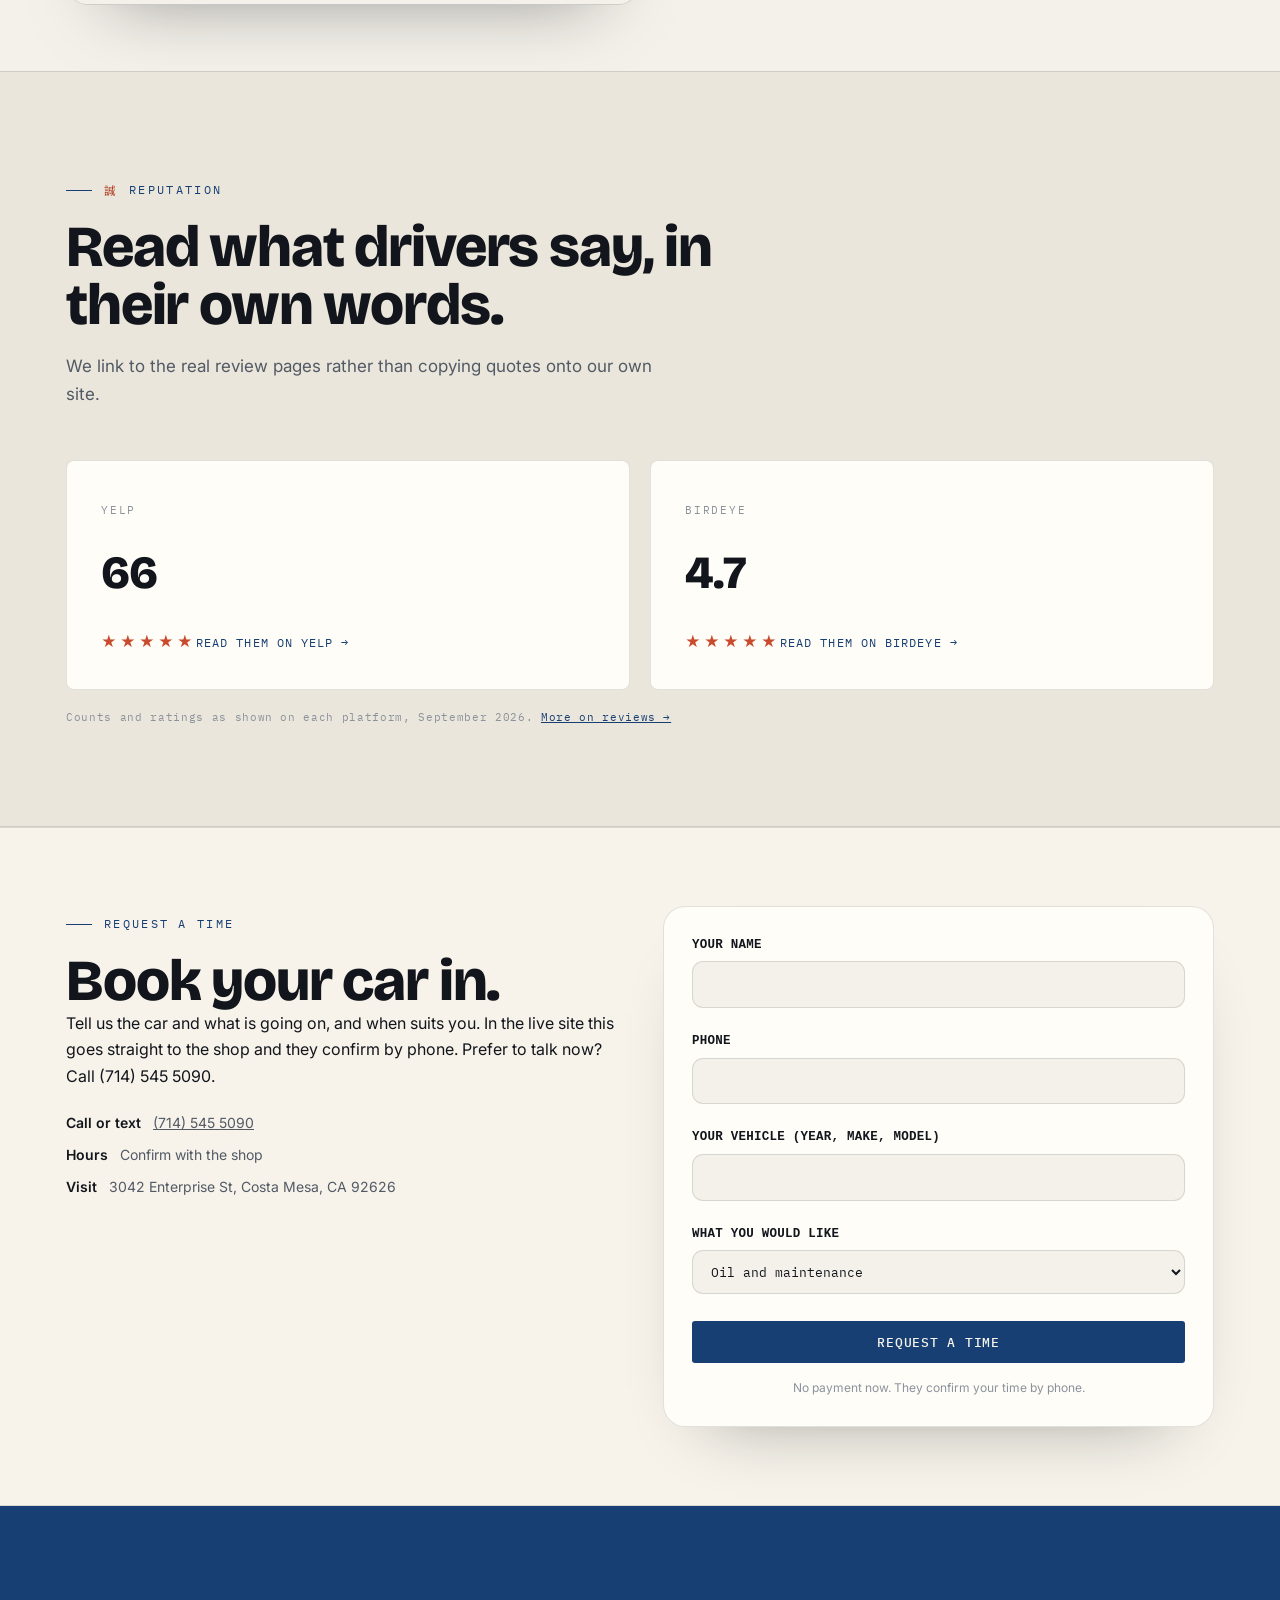
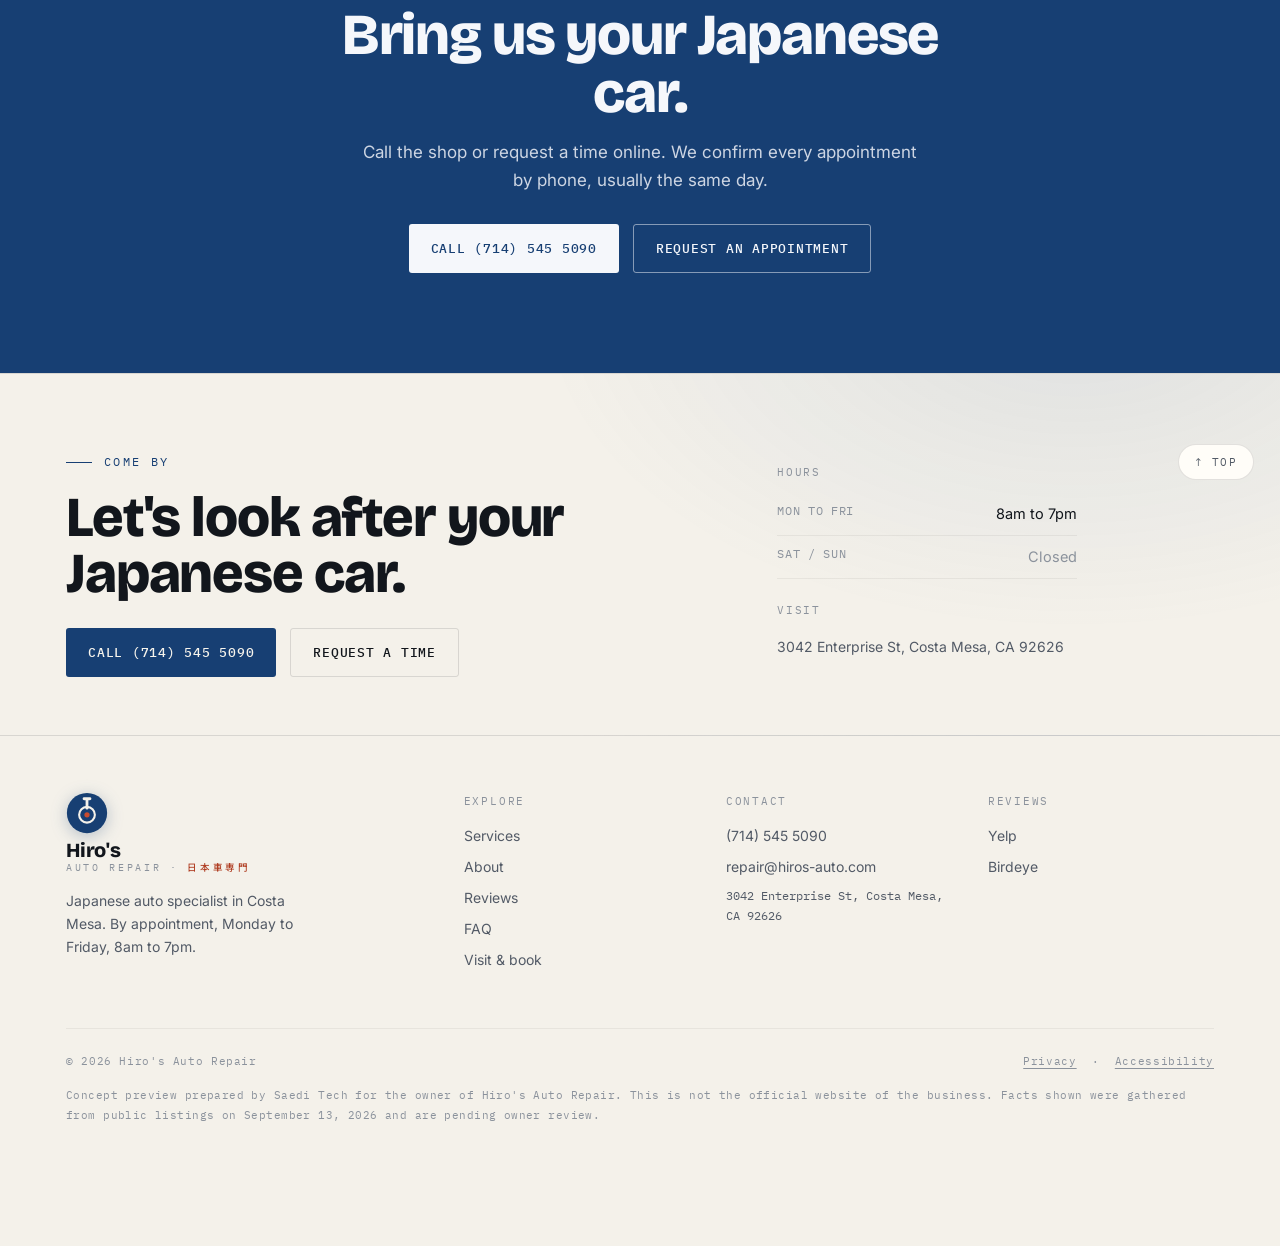
==== commit 4edcb6af: "Fix 3D hero loading, page reveal, spread 3D across page, unique heroes, correct photos Co-Authored-B" ====
--- a/index.html
+++ b/index.html
@@ -31,7 +31,7 @@
       <span class="wm"><span class="n">Hiro's</span><span class="s">Auto Repair · <b class="jp">日本車専門</b></span></span>
     </a>
     <div class="navlinks">
-      <a href="services.html">Services</a><a href="about.html">About</a><a href="reviews.html">Reviews</a><a href="faq.html">FAQ</a><a href="visit.html">Visit</a>
+      <a href="services.html">Services</a><a href="about.html">About</a><a href="reviews.html">Reviews</a><a href="faq.html">FAQ</a><a href="visit.html">Visit</a><a href="index.html#book">Book</a>
     </div>
     <div class="navright">
       <button class="tgl" id="themeTgl" aria-label="Switch between day and night theme" aria-pressed="false"><svg id="icMoon" viewBox="0 0 24 24" fill="none" stroke="currentColor" stroke-width="2" stroke-linecap="round"><path d="M21 12.8A9 9 0 1 1 11.2 3a7 7 0 0 0 9.8 9.8z"/></svg><svg id="icSun" viewBox="0 0 24 24" fill="none" stroke="currentColor" stroke-width="2" stroke-linecap="round" style="display:none"><circle cx="12" cy="12" r="4"/><path d="M12 2v2M12 20v2M4.9 4.9l1.4 1.4M17.7 17.7l1.4 1.4M2 12h2M20 12h2M4.9 19.1l1.4-1.4M17.7 6.3l1.4-1.4"/></svg></button>
@@ -58,7 +58,7 @@
         <p class="lede">One specialist shop on Enterprise St. Japanese makes only, by appointment, so every car on the lift gets undivided attention. Monday to Friday, 8am to 7pm.</p>
         <div class="cta">
           <a class="btn btn-fill" href="tel:+17145455090">Call (714) 545 5090</a>
-          <a class="btn btn-line" href="visit.html#book">Request an appointment</a>
+          <a class="btn btn-line" href="#book">Request a time</a>
         </div>
         <div class="chips" aria-label="Makes serviced"><span class="chip">Honda</span><span class="chip">Toyota</span><span class="chip">Nissan</span><span class="chip">Mazda</span><span class="chip">Lexus &amp; more</span></div>
       </div>
@@ -248,6 +248,25 @@
   </div>
 </section>
 
+<section id="book" class="bookband">
+  <div class="wrap bookgrid">
+    <div class="bookcopy">
+      <p class="kick up">Request a time</p>
+      <h2 class="up">Book your car in.</h2>
+      <p class="up">Tell us the car and what is going on, and when suits you. In the live site this goes straight to the shop and they confirm by phone. Prefer to talk now? Call (714) 545 5090.</p>
+      <div class="bookfacts up"><span><b>Call or text</b> &nbsp; <a href="tel:+17145455090">(714) 545 5090</a></span><span><b>Hours</b> &nbsp; Confirm with the shop</span><span><b>Visit</b> &nbsp; 3042 Enterprise St, Costa Mesa, CA 92626</span></div>
+    </div>
+    <form id="bookform" class="bookform up" novalidate>
+      <input type="text" id="f-web" class="hp" tabindex="-1" autocomplete="off" aria-hidden="true" placeholder="Leave blank">
+      <label>Your name<input id="f-name" type="text" autocomplete="name" required></label>
+      <label>Phone<input id="f-phone" type="tel" autocomplete="tel" required></label>
+      <label>Your vehicle (year, make, model)<input id="f-car" type="text" required></label>
+      <label>What you would like<select id="f-svc"><option>Oil and maintenance</option><option>Brakes</option><option>Check engine or diagnostics</option><option>Smog check</option><option>Exhaust or muffler</option><option>Other repair</option></select></label>
+      <button class="btn btn-fill" type="submit">Request a time</button>
+      <p class="bookmini">No payment now. They confirm your time by phone.</p>
+    </form>
+  </div>
+</section>
 <section class="ctaband">
   <div class="wrap">
     <h2 class="up">Bring us your Japanese car.</h2>
--- a/assets/site.css
+++ b/assets/site.css
@@ -386,3 +386,20 @@
 .obj3dband .o3b-copy p{color:var(--muted);max-width:42ch;margin-bottom:16px}
 .obj3dband .o3b-copy .drag{display:inline-flex;align-items:center;gap:8px;font-family:'IBM Plex Mono',monospace;font-size:11.5px;letter-spacing:.06em;text-transform:uppercase;color:var(--faint);border:1px solid var(--line);border-radius:40px;padding:8px 14px}
 @media(max-width:820px){.obj3dband{padding:44px 0}.obj3dband .o3b-art{order:0!important;flex-basis:100%}.obj3dband canvas.obj3d{height:300px}}
+
+/* ---- booking ---- */
+.bookband{padding:78px 0;background:var(--card2);border-top:1px solid var(--line);border-bottom:1px solid var(--line)}
+.bookband .bookgrid{display:grid;grid-template-columns:1fr 1fr;gap:46px;align-items:start}
+.bookband .bookfacts{margin-top:22px;display:flex;flex-direction:column;gap:9px;color:var(--muted);font-size:14px}
+.bookband .bookfacts b{color:var(--text);font-weight:600}
+.bookform{background:var(--card);border:1px solid var(--line);border-radius:22px;padding:28px;display:flex;flex-direction:column;gap:15px;box-shadow:0 34px 70px -48px rgba(15,20,26,.45);position:relative}
+.bookform label{display:flex;flex-direction:column;gap:6px;font-size:12.5px;font-weight:600;letter-spacing:.02em;color:var(--text)}
+.bookform input,.bookform select{font:inherit;font-weight:400;padding:12px 14px;border:1px solid var(--line);border-radius:11px;background:var(--bg);color:var(--text)}
+.bookform input:focus,.bookform select:focus{outline:2px solid var(--indigo);outline-offset:1px}
+.bookform .hp{position:absolute;left:-9999px;width:1px;height:1px;overflow:hidden}
+.bookform button{margin-top:4px}
+.bookform .bookmini{font-size:12px;color:var(--faint);margin:0;text-align:center}
+.form-done{text-align:center;padding:26px 10px}
+.form-done .ok{width:54px;height:54px;border-radius:50%;background:var(--indigo);color:var(--btn-tx);display:grid;place-items:center;font-size:27px;margin:0 auto 14px}
+.form-done h3{margin-bottom:8px}.form-done p{color:var(--muted);font-size:14px}
+@media(max-width:820px){.bookband .bookgrid{grid-template-columns:1fr;gap:28px}}
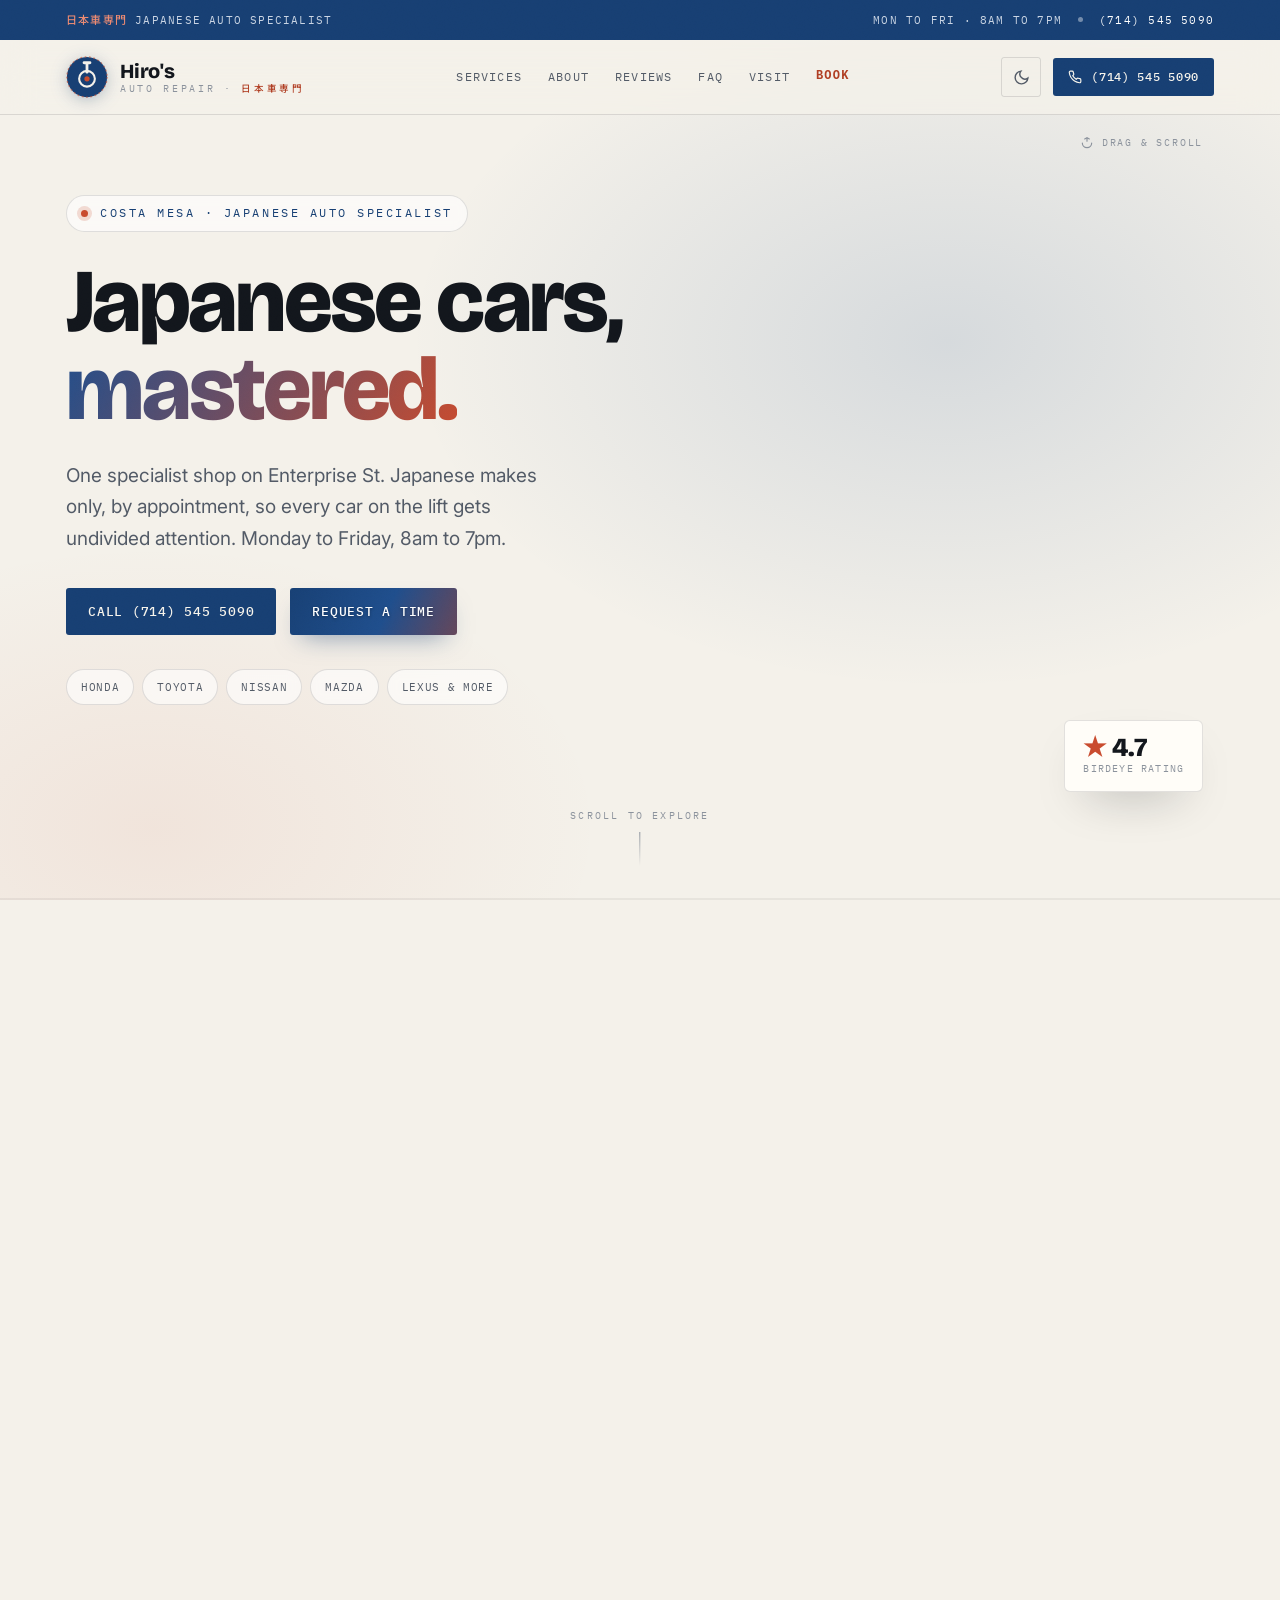
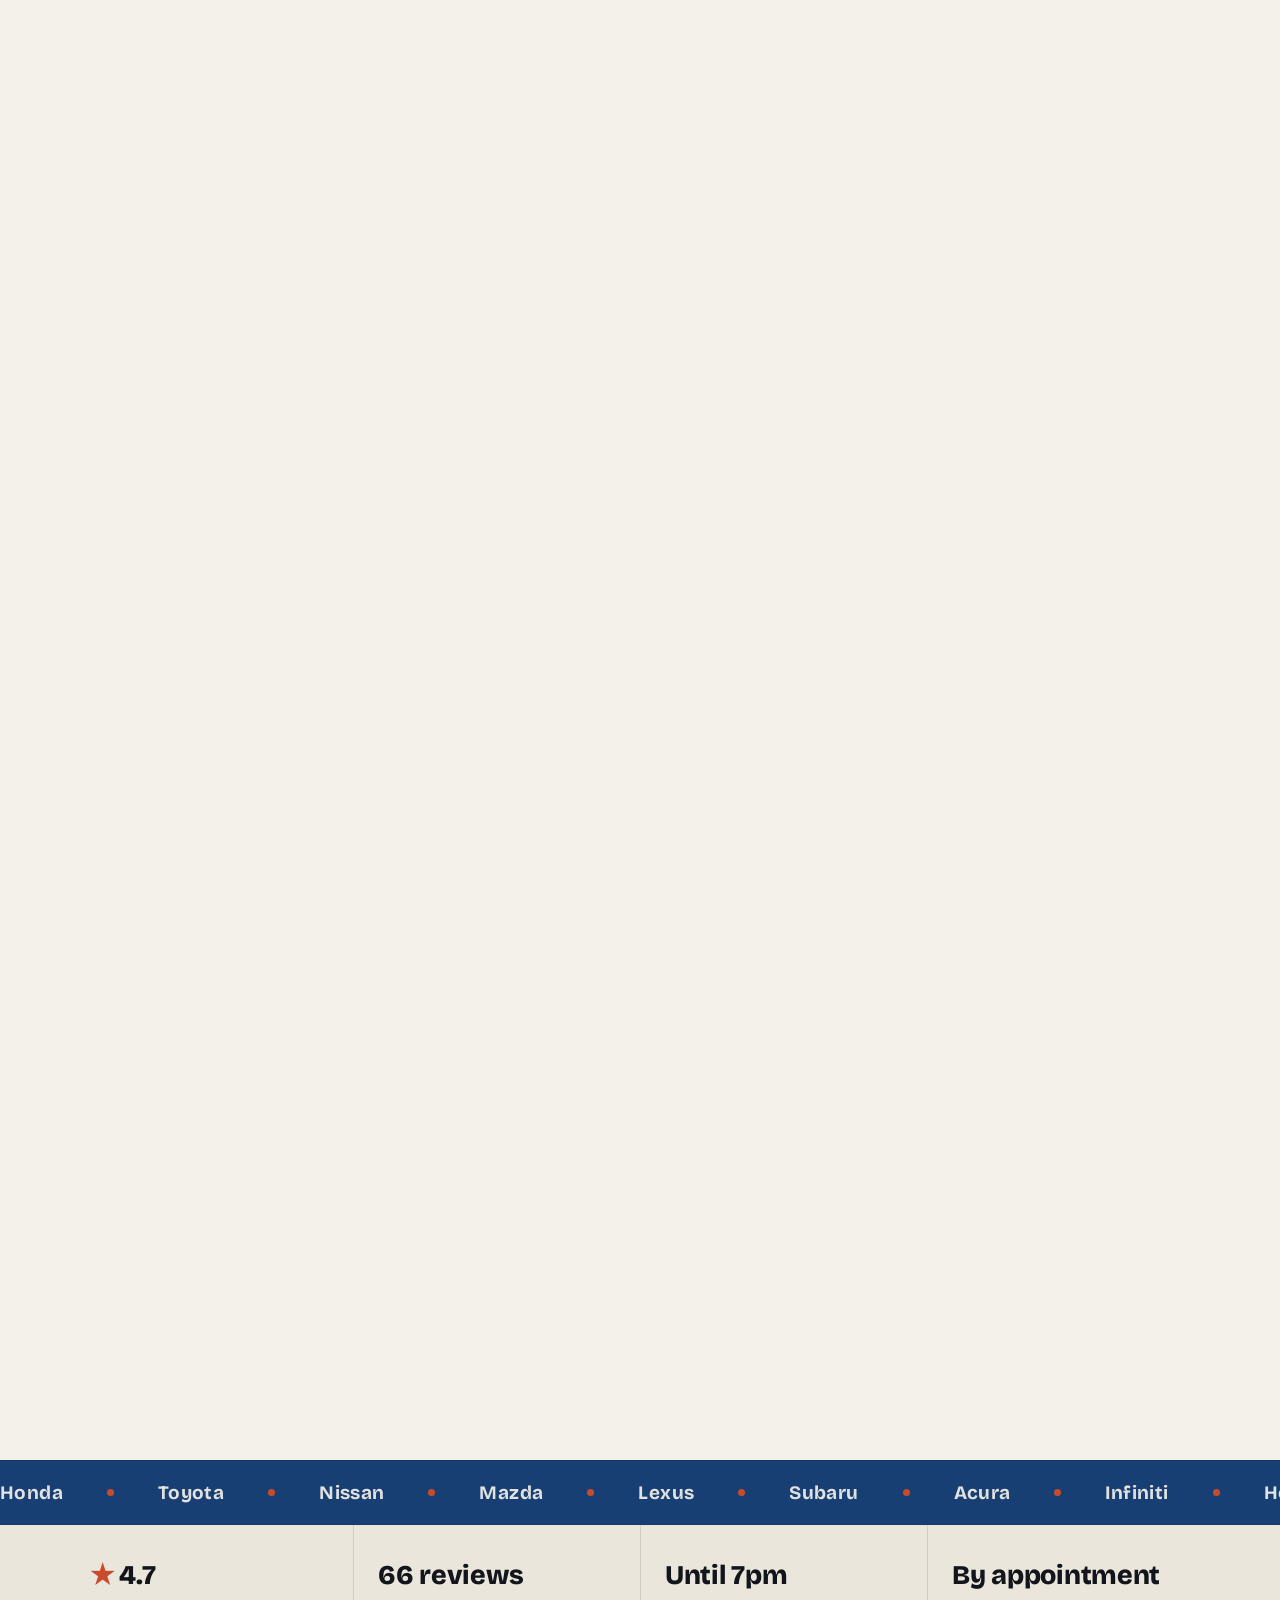
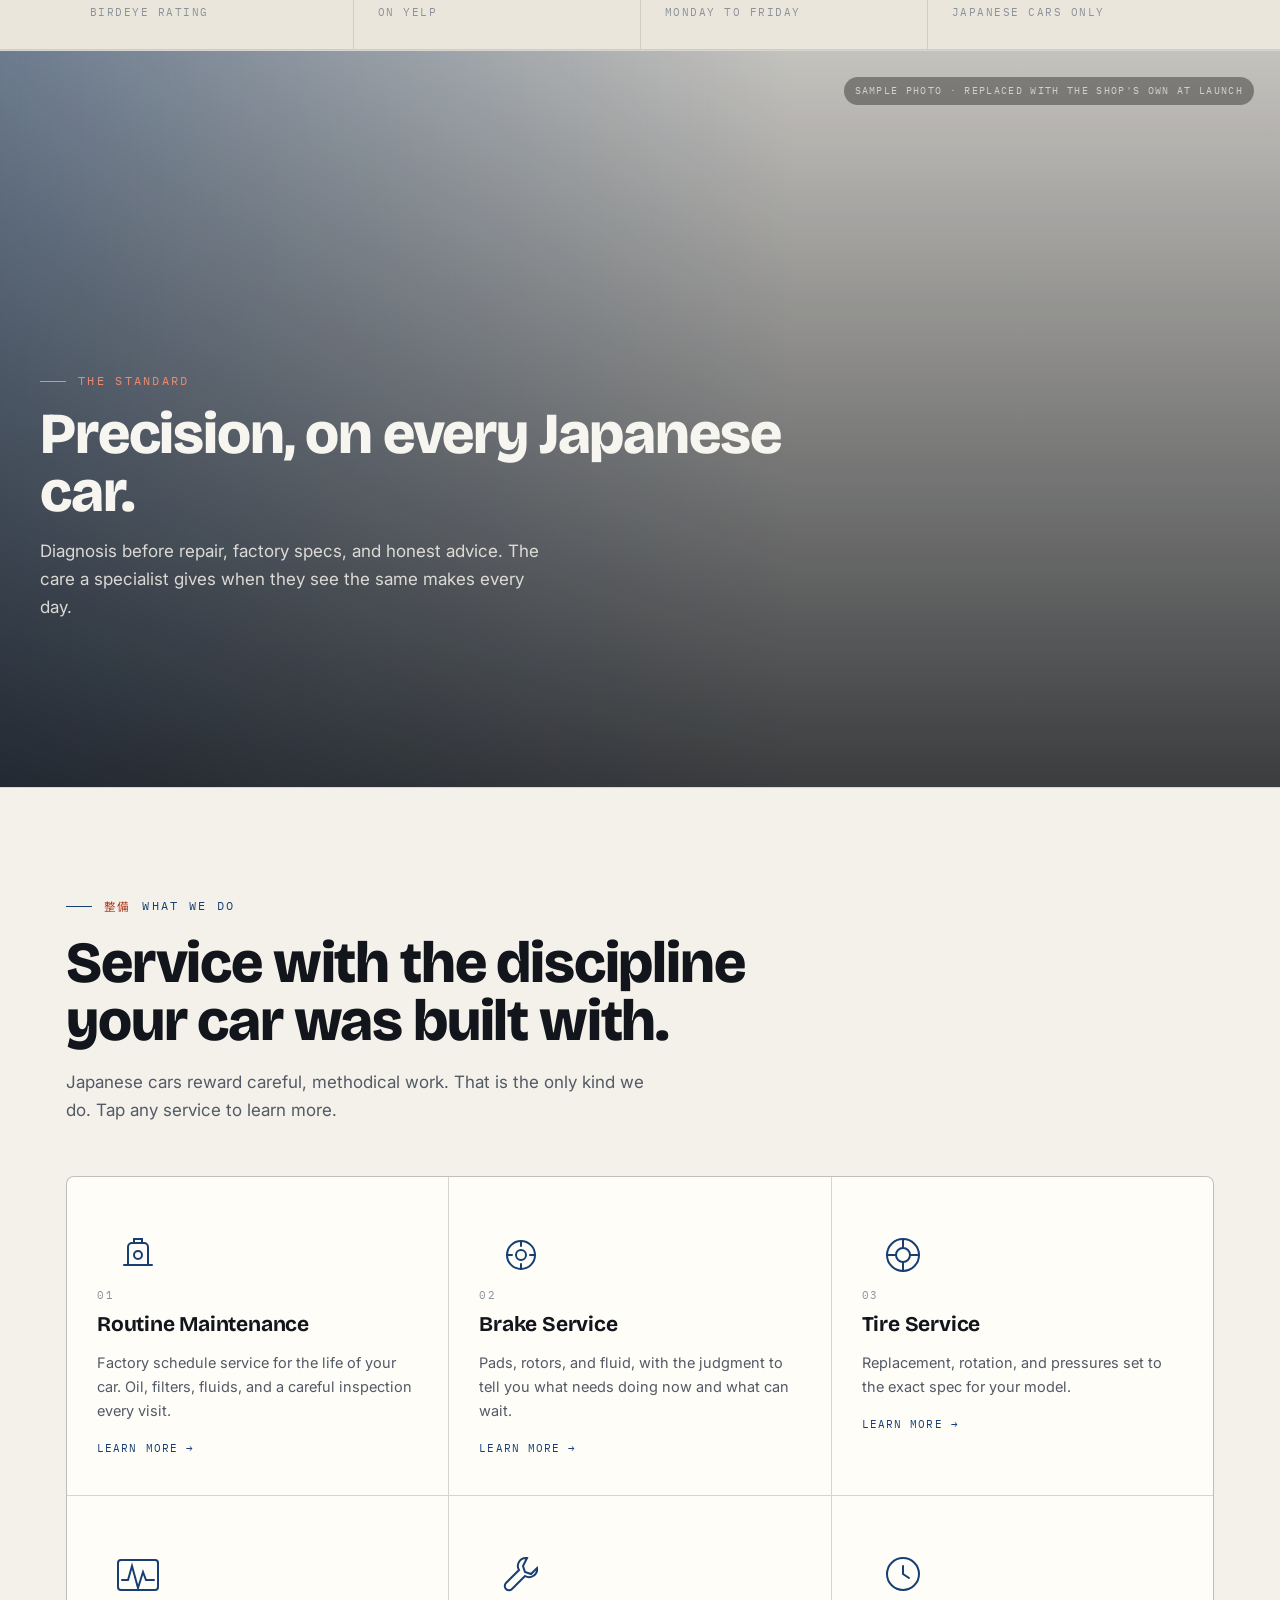
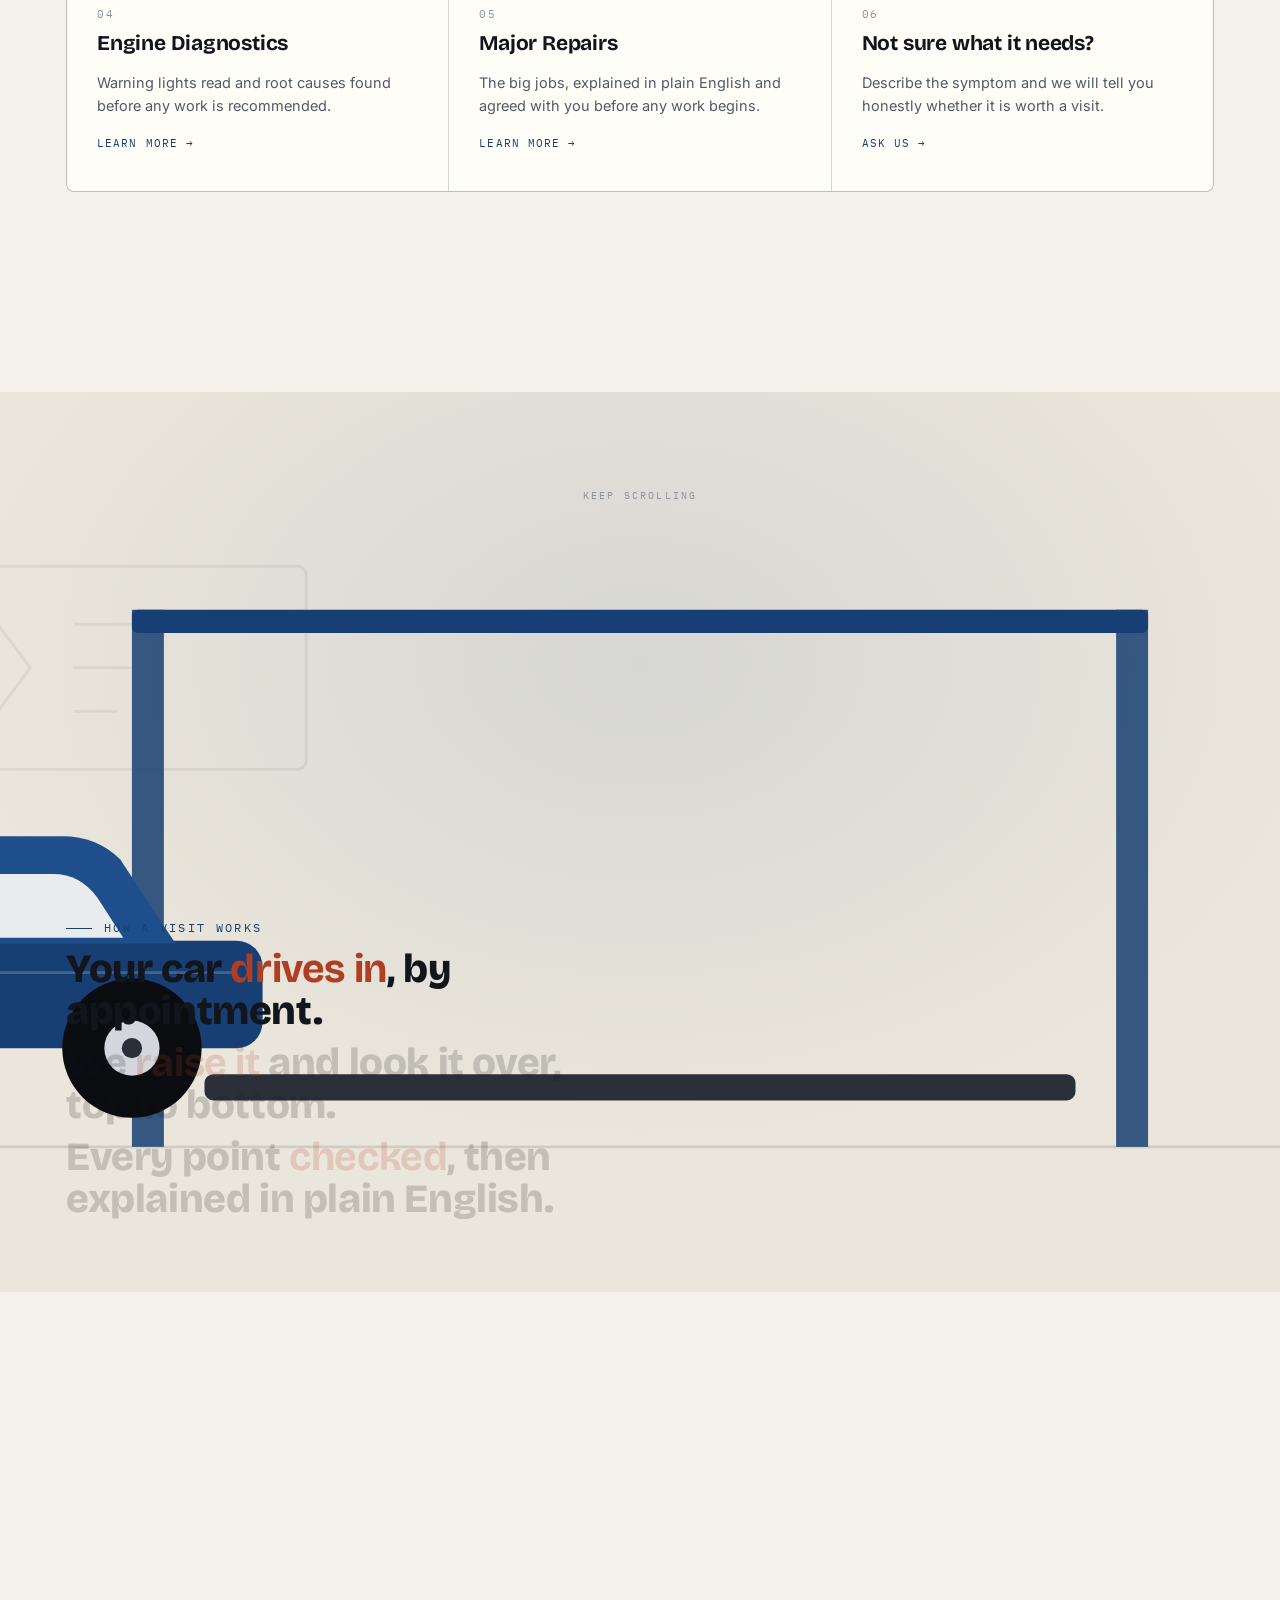
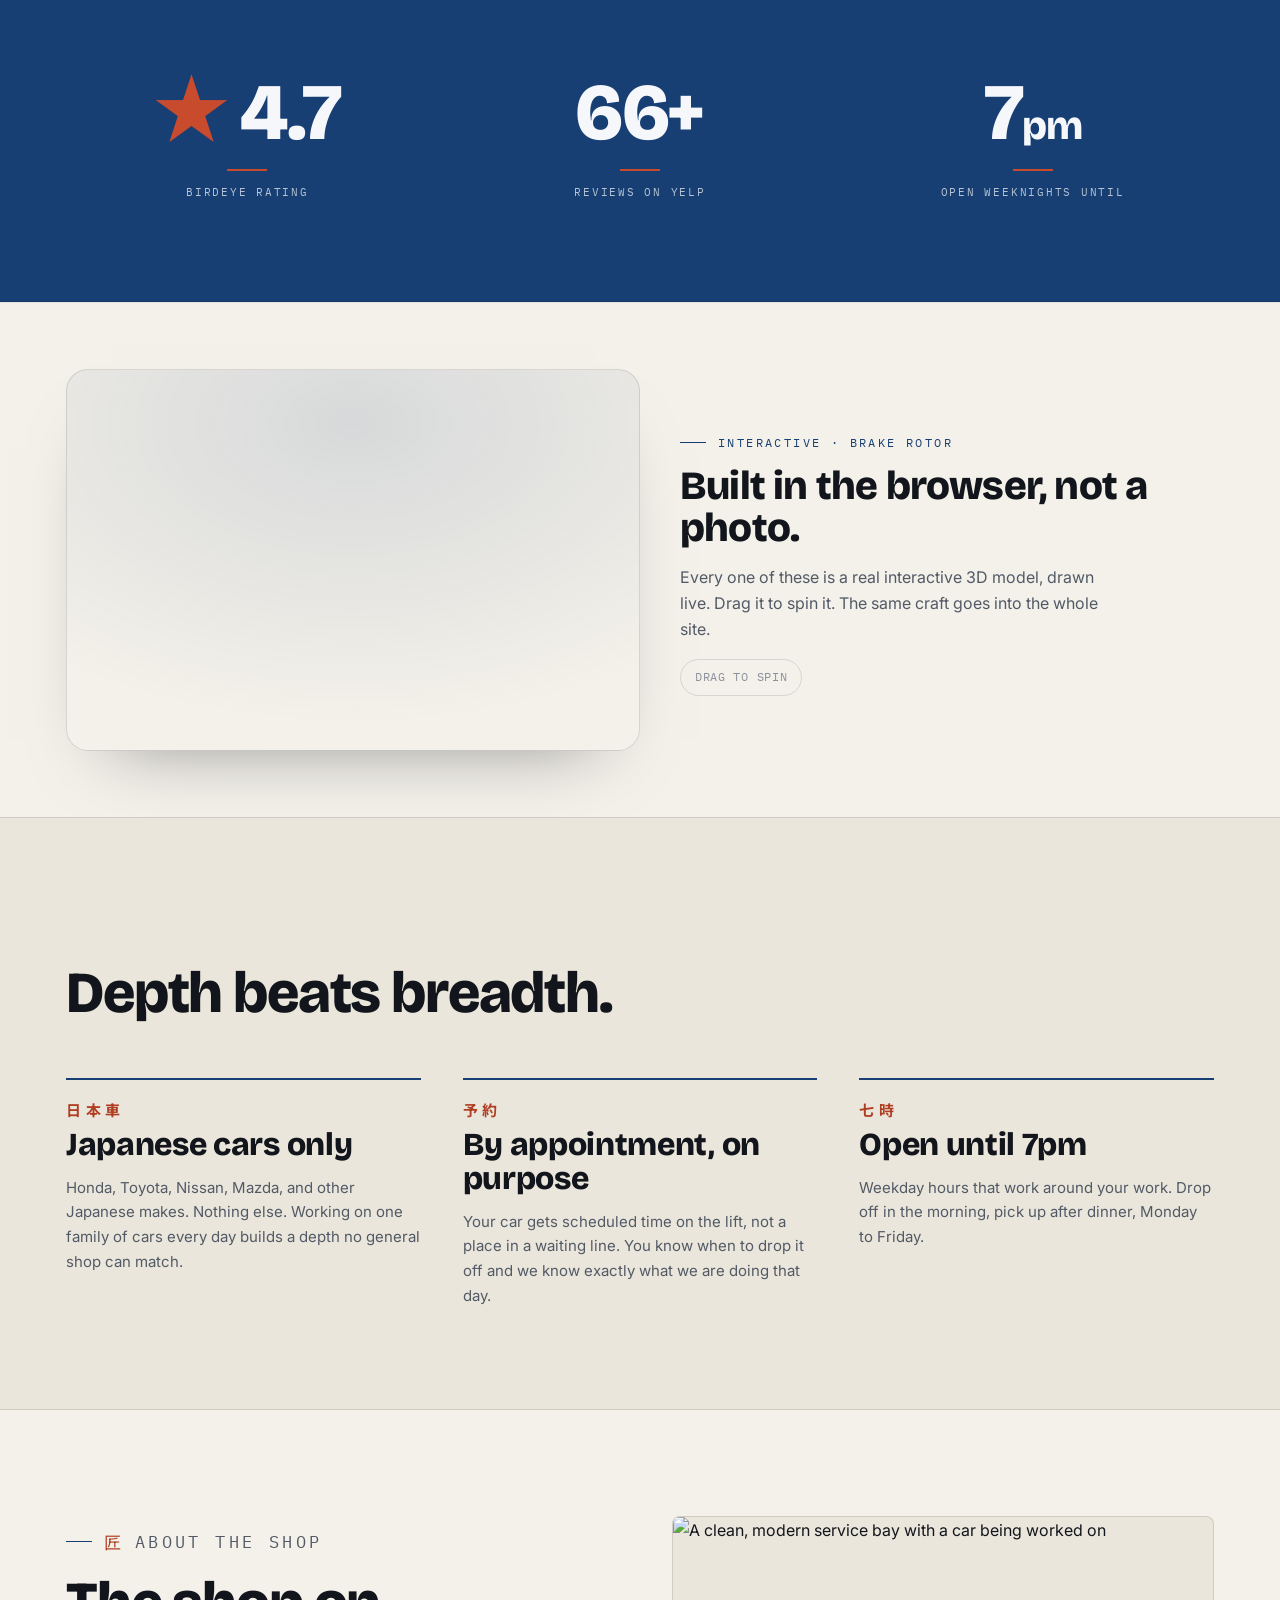
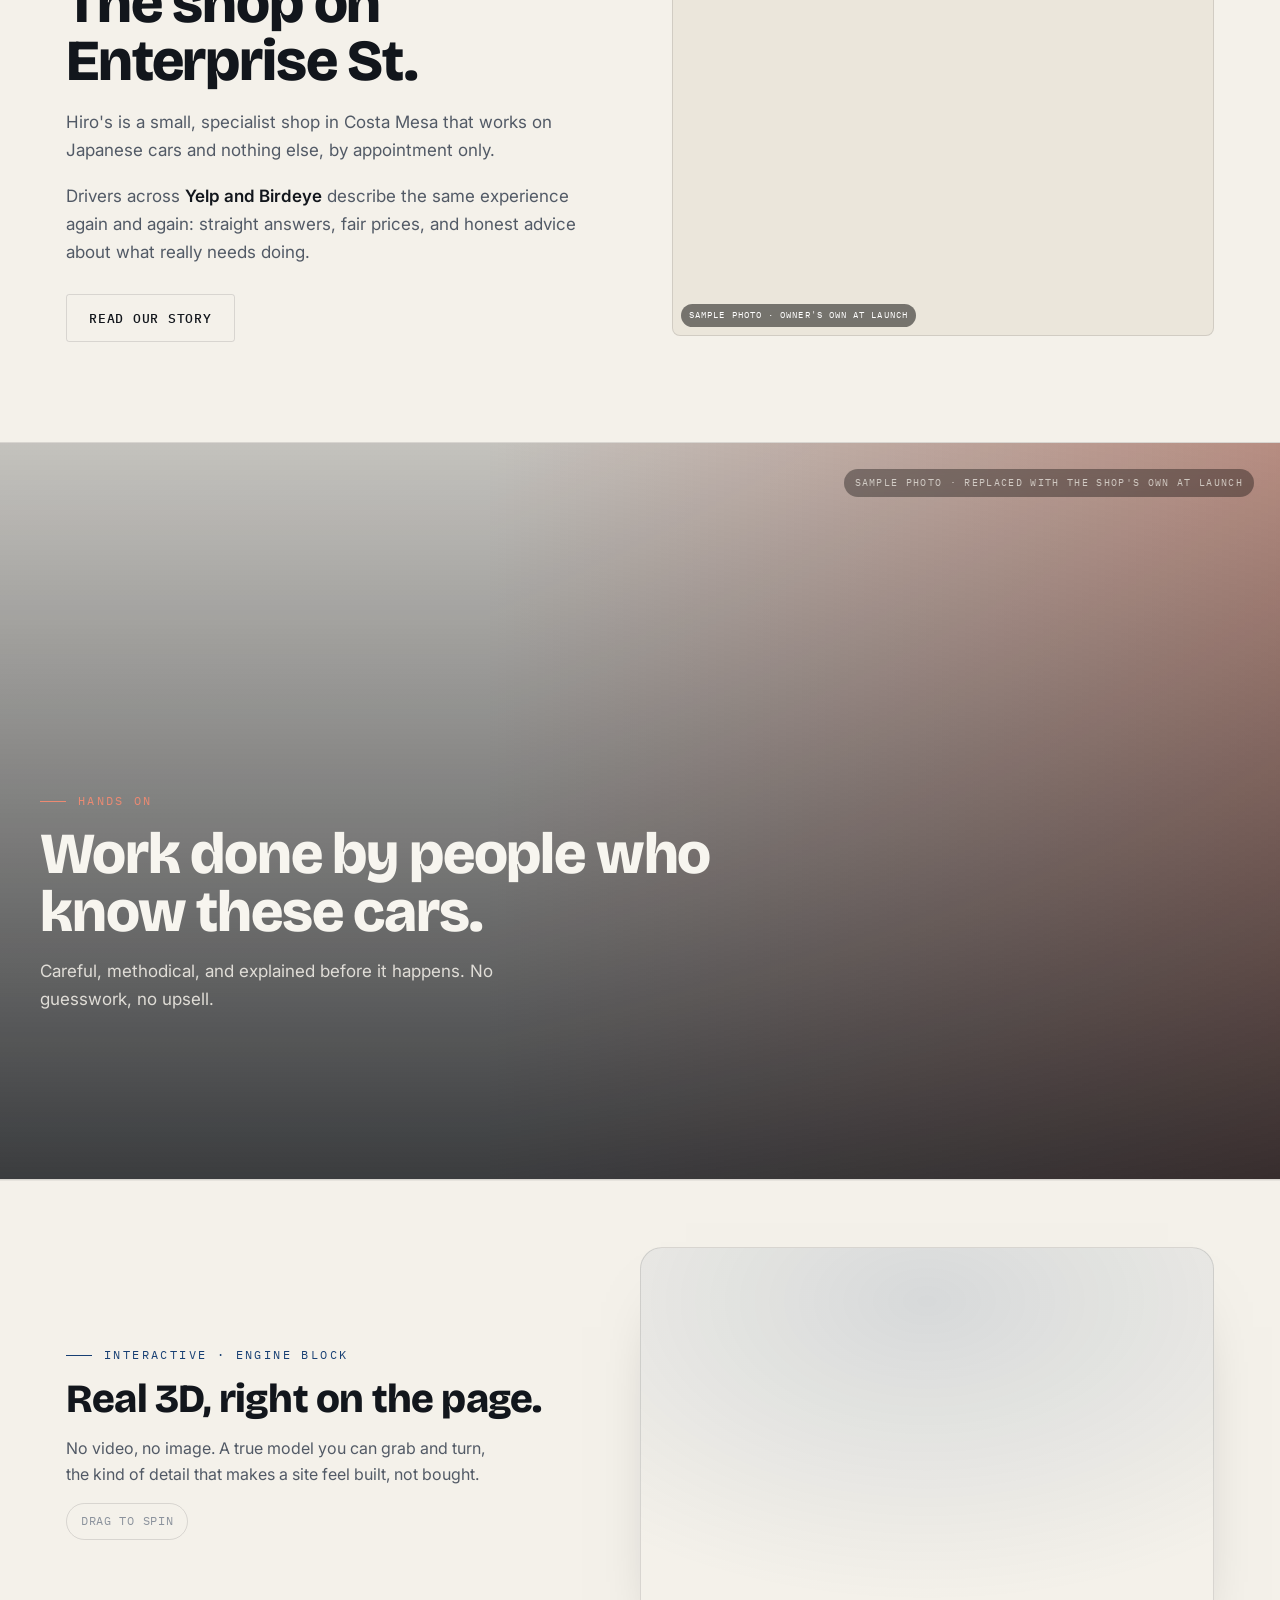
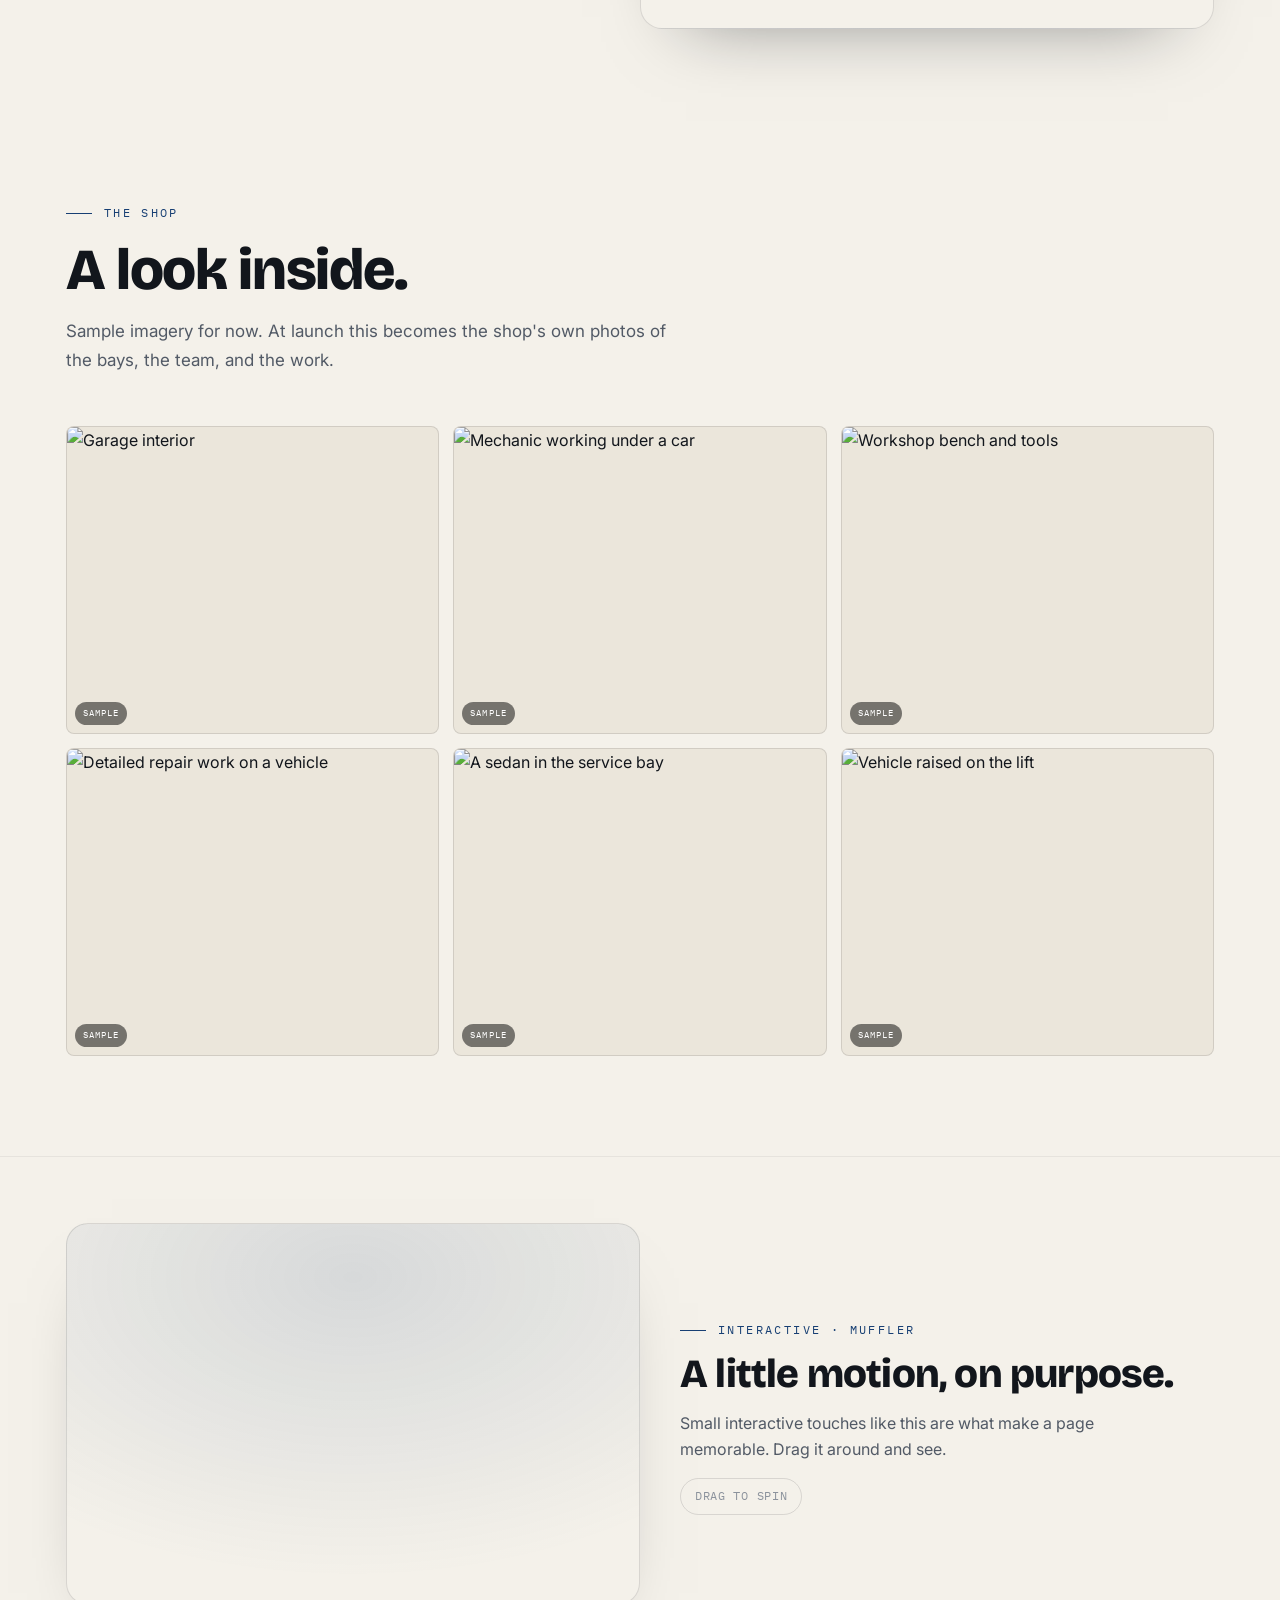
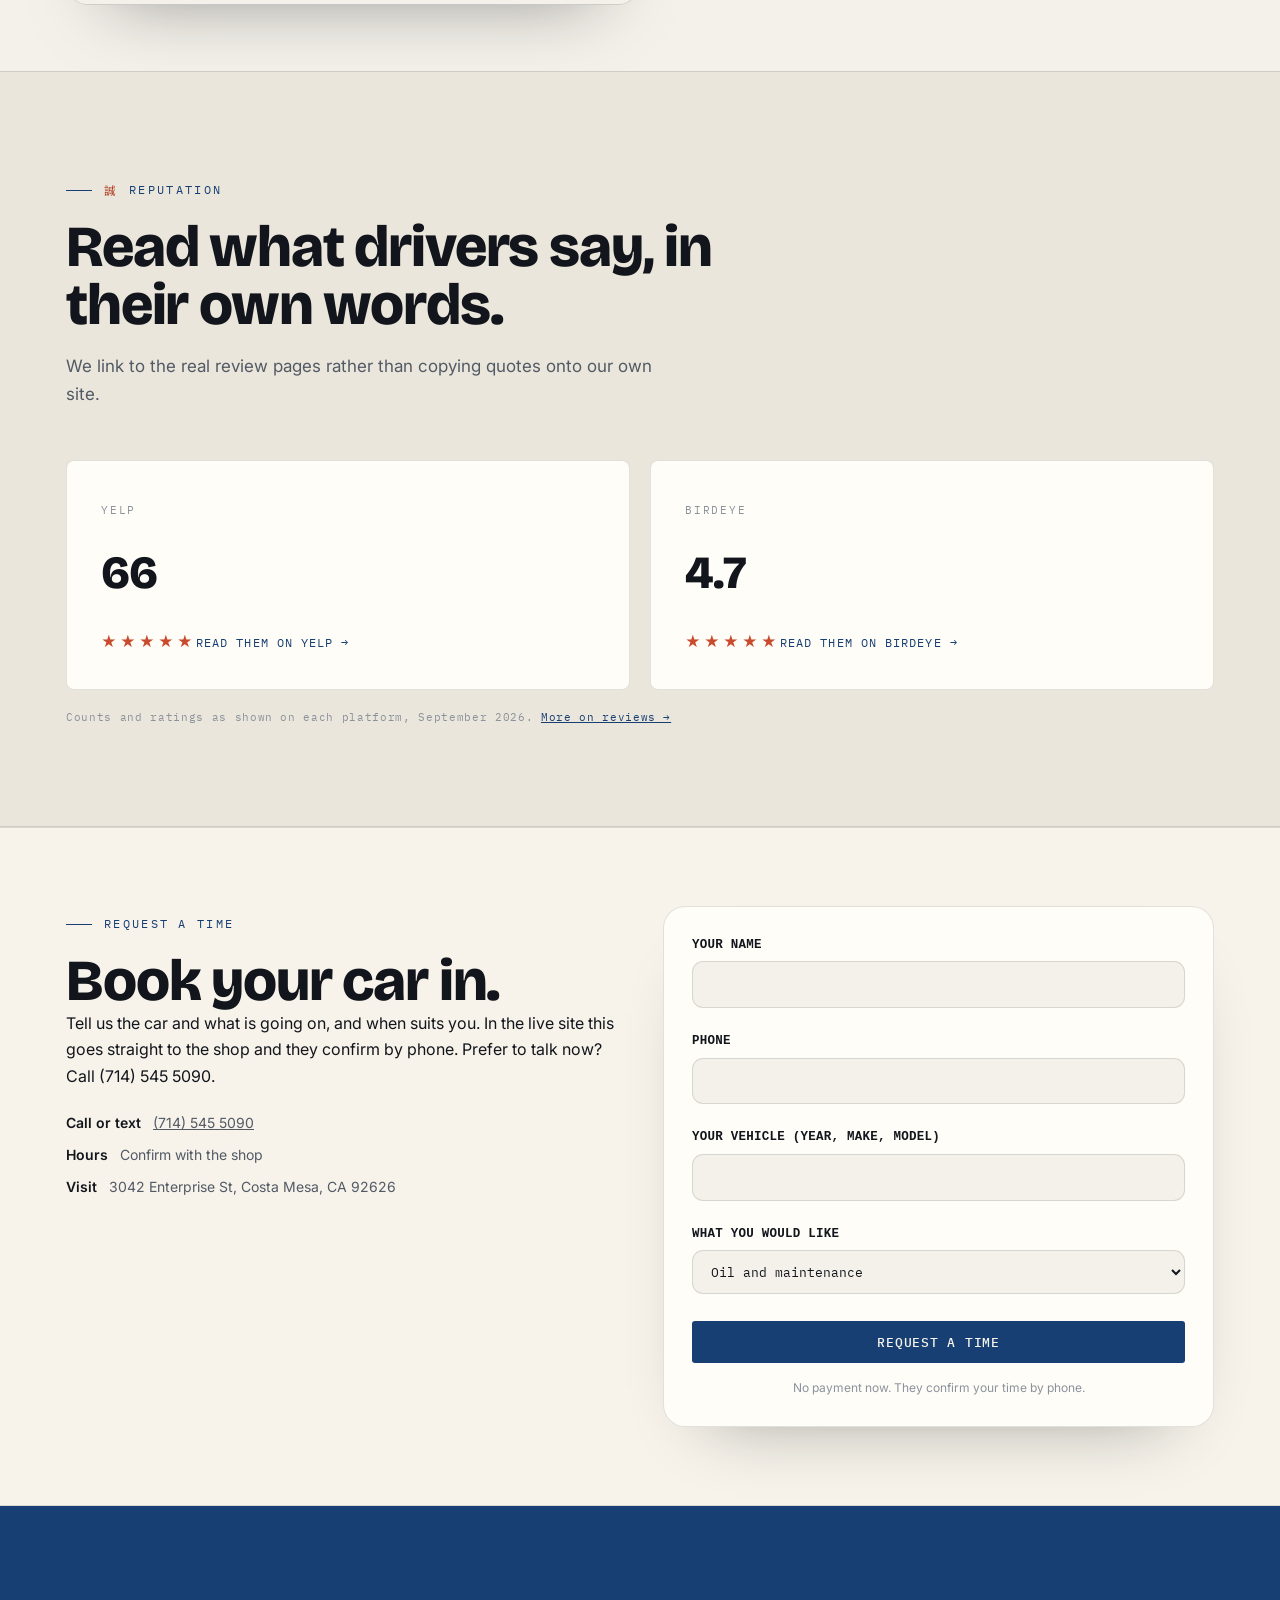
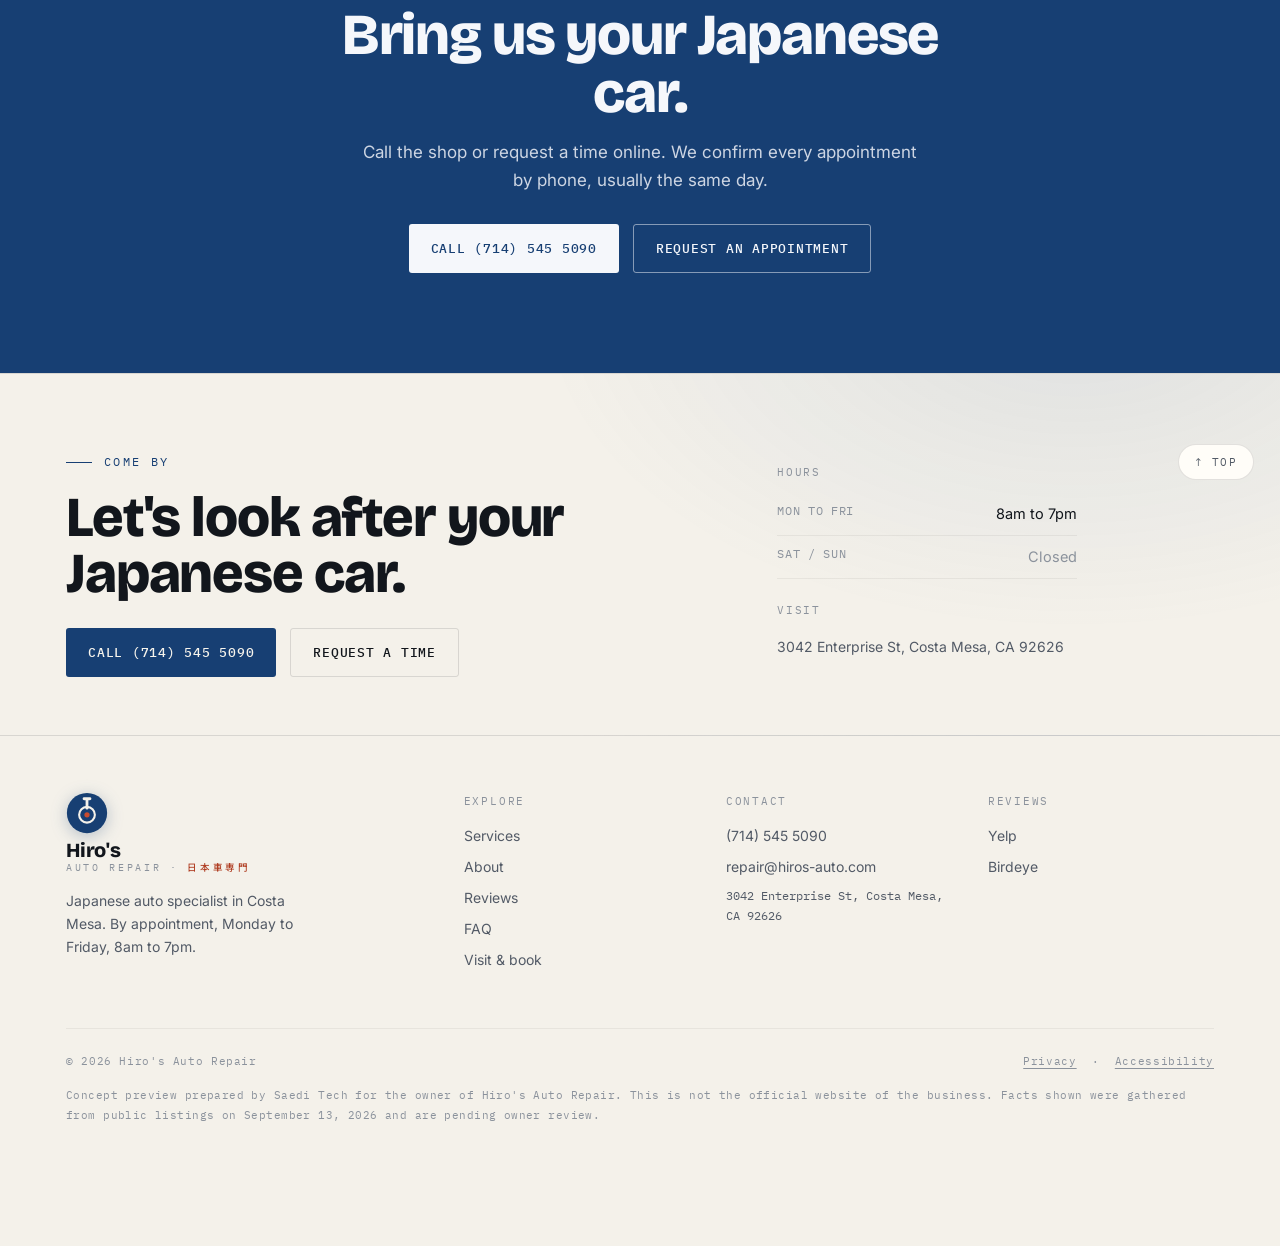
==== commit e1eebc32: "Fix 3D hero loading, page reveal, spread 3D across page, unique heroes, correct photos Co-Authored-B" ====
--- a/index.html
+++ b/index.html
@@ -58,7 +58,7 @@
         <p class="lede">One specialist shop on Enterprise St. Japanese makes only, by appointment, so every car on the lift gets undivided attention. Monday to Friday, 8am to 7pm.</p>
         <div class="cta">
           <a class="btn btn-fill" href="tel:+17145455090">Call (714) 545 5090</a>
-          <a class="btn btn-line" href="#book">Request a time</a>
+          <a class="btn btn-book" href="#book">Request a time</a>
         </div>
         <div class="chips" aria-label="Makes serviced"><span class="chip">Honda</span><span class="chip">Toyota</span><span class="chip">Nissan</span><span class="chip">Mazda</span><span class="chip">Lexus &amp; more</span></div>
       </div>
--- a/assets/site.css
+++ b/assets/site.css
@@ -403,3 +403,9 @@
 .form-done .ok{width:54px;height:54px;border-radius:50%;background:var(--indigo);color:var(--btn-tx);display:grid;place-items:center;font-size:27px;margin:0 auto 14px}
 .form-done h3{margin-bottom:8px}.form-done p{color:var(--muted);font-size:14px}
 @media(max-width:820px){.bookband .bookgrid{grid-template-columns:1fr;gap:28px}}
+
+/* ---- vibrant booking button (mix of both brand colors) ---- */
+.btn-book{background:linear-gradient(115deg,var(--indigo) 0%,var(--indigo-2) 40%,var(--shu-tx) 100%);color:#fff;border:none;background-size:150% 150%;background-position:0% 50%;text-shadow:0 1px 3px rgba(0,0,0,.38);box-shadow:0 12px 26px -12px color-mix(in srgb,var(--indigo) 55%,transparent);transition:background-position .55s var(--ease),transform .2s,box-shadow .3s,filter .3s}
+.btn-book:hover{background-position:100% 50%;transform:translateY(-1px);box-shadow:0 18px 32px -12px color-mix(in srgb,var(--indigo) 62%,transparent)}
+.btn-book:active{transform:translateY(0)}
+.navlinks a[href$="#book"],.navlinks a[href$="#book"]:hover{color:var(--shu-tx);font-weight:600}
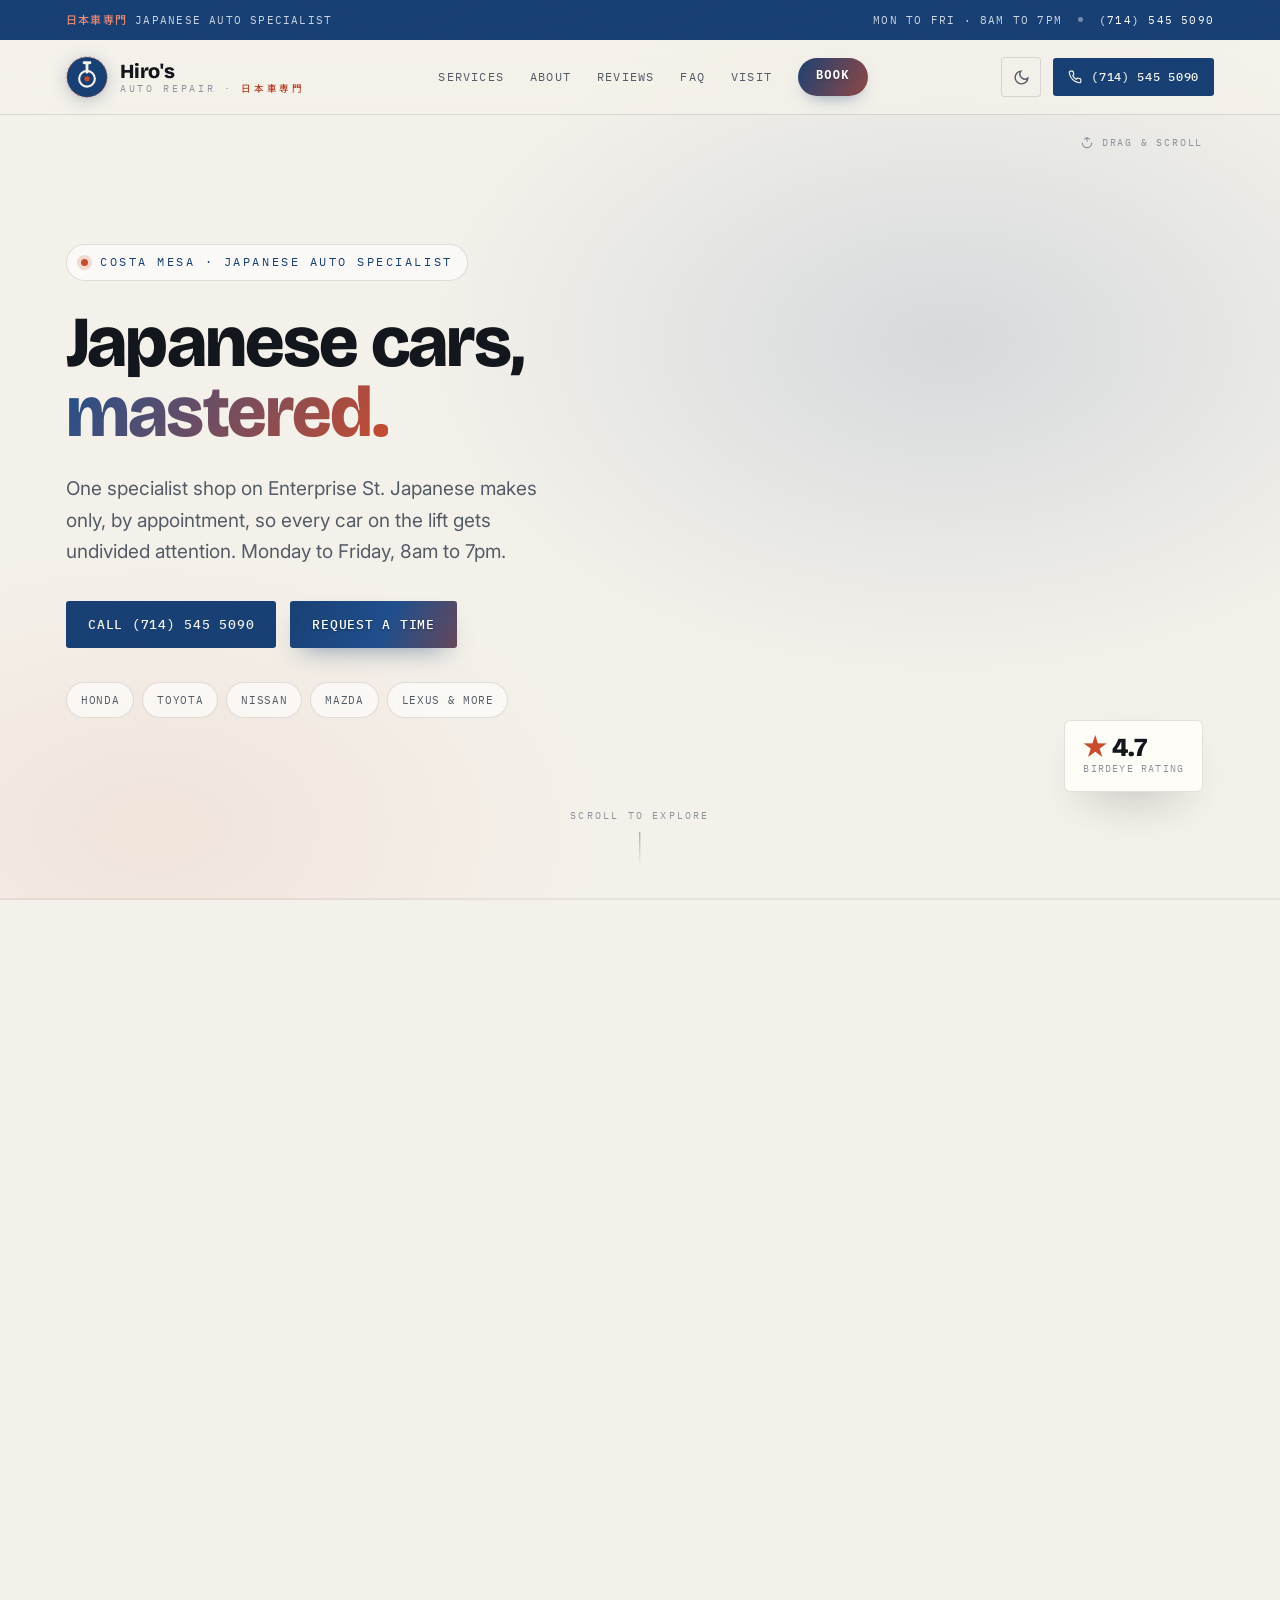
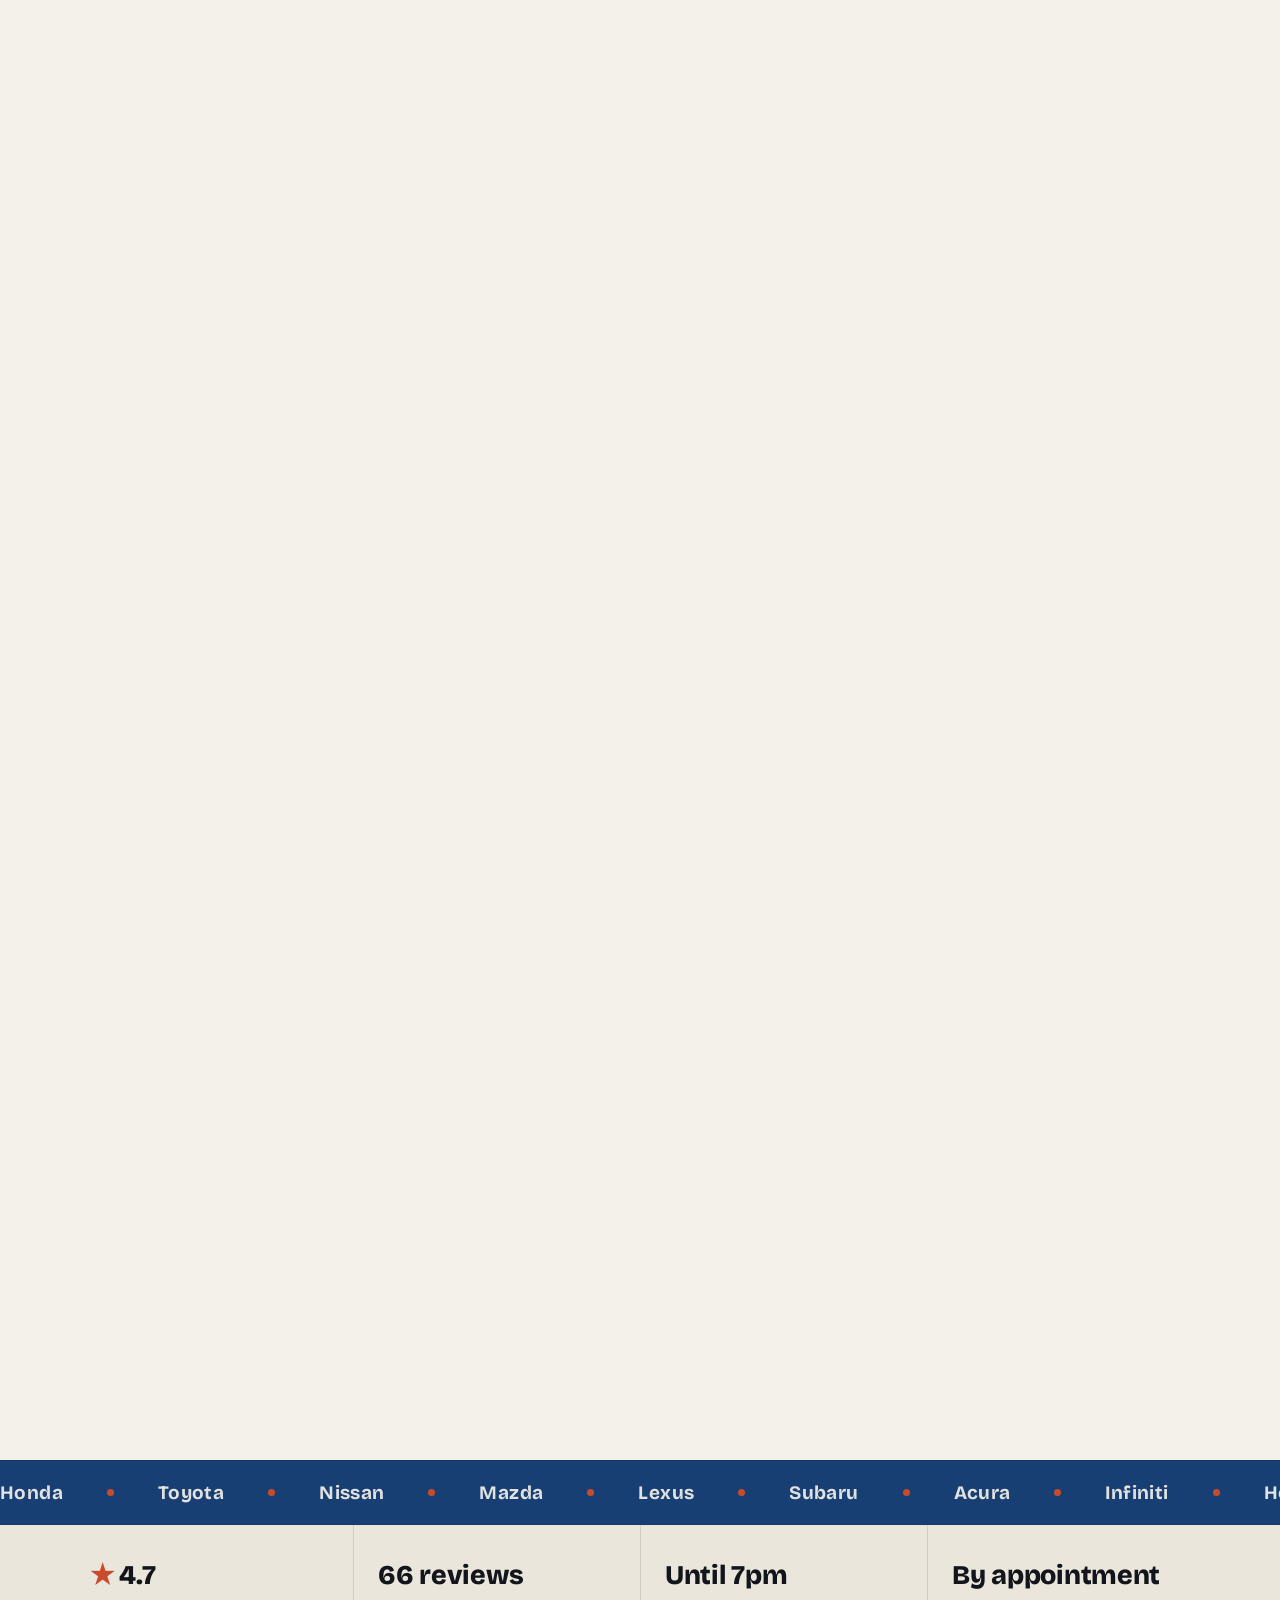
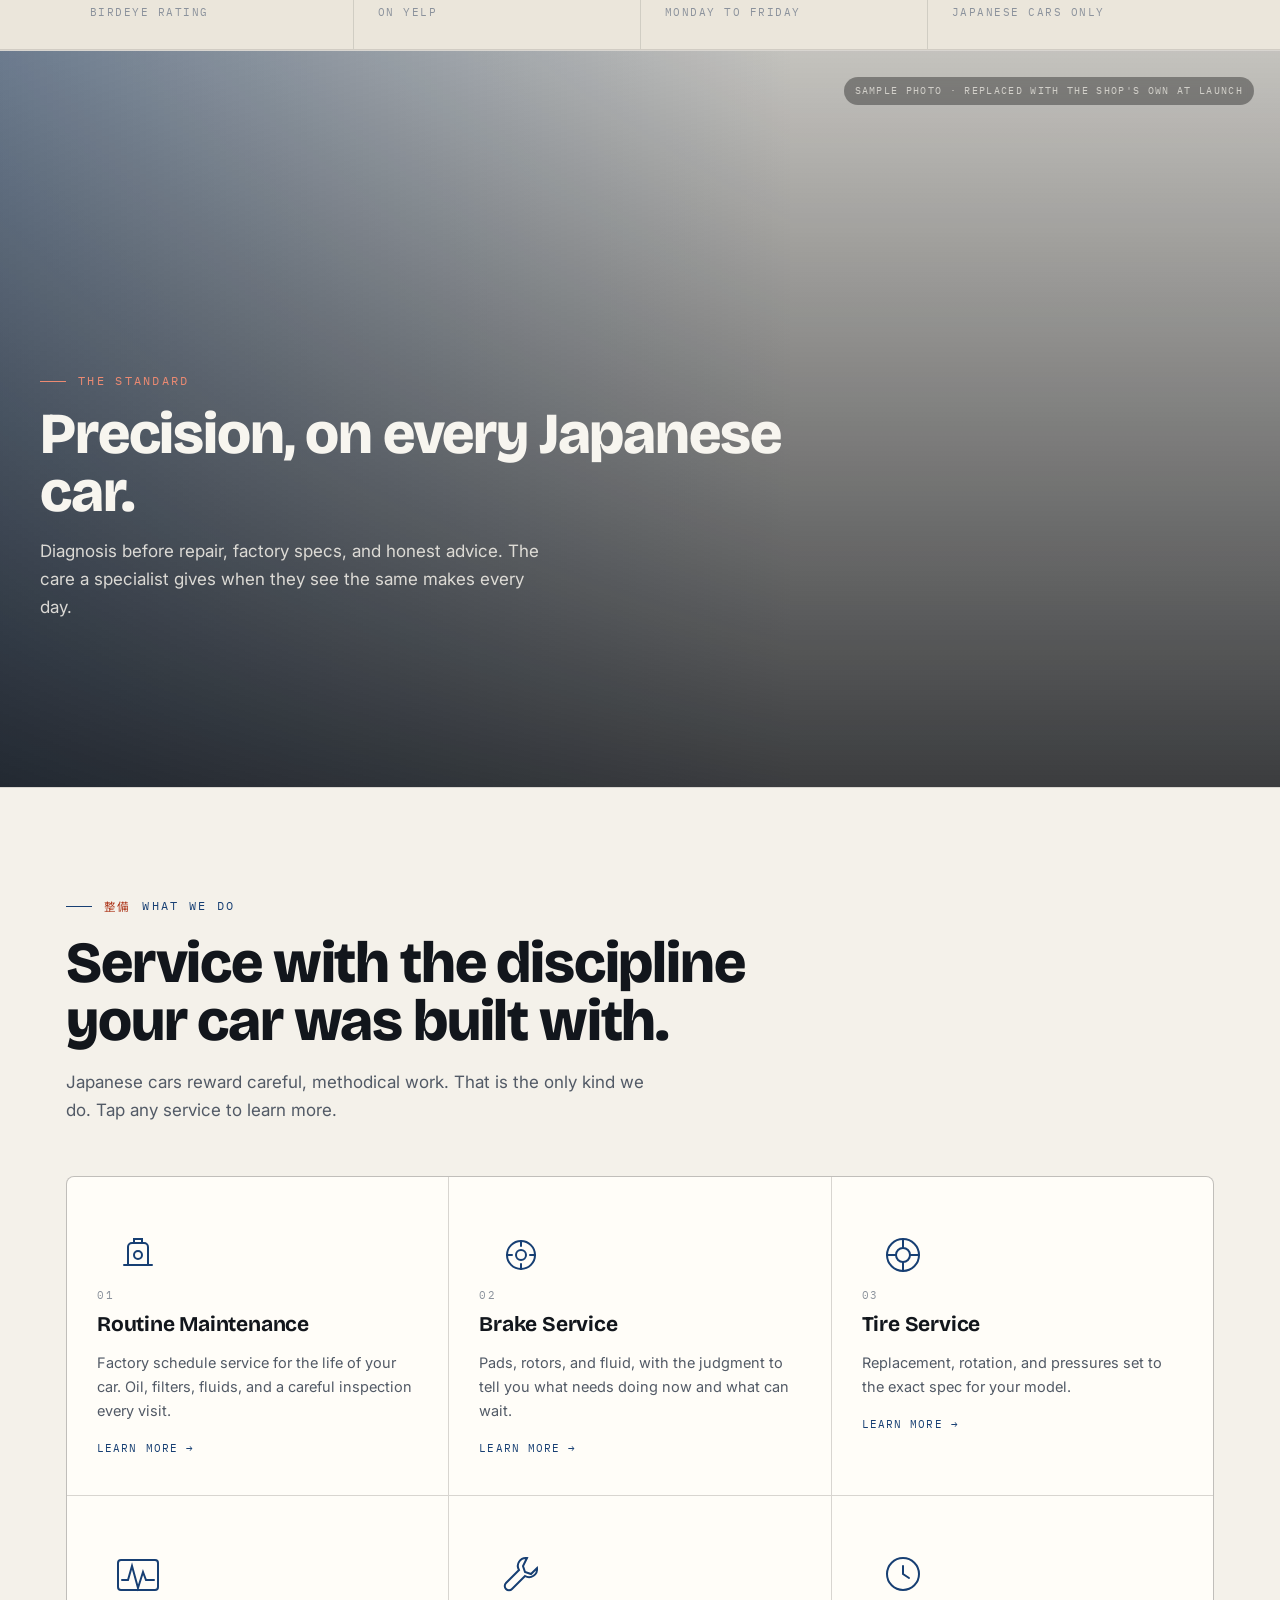
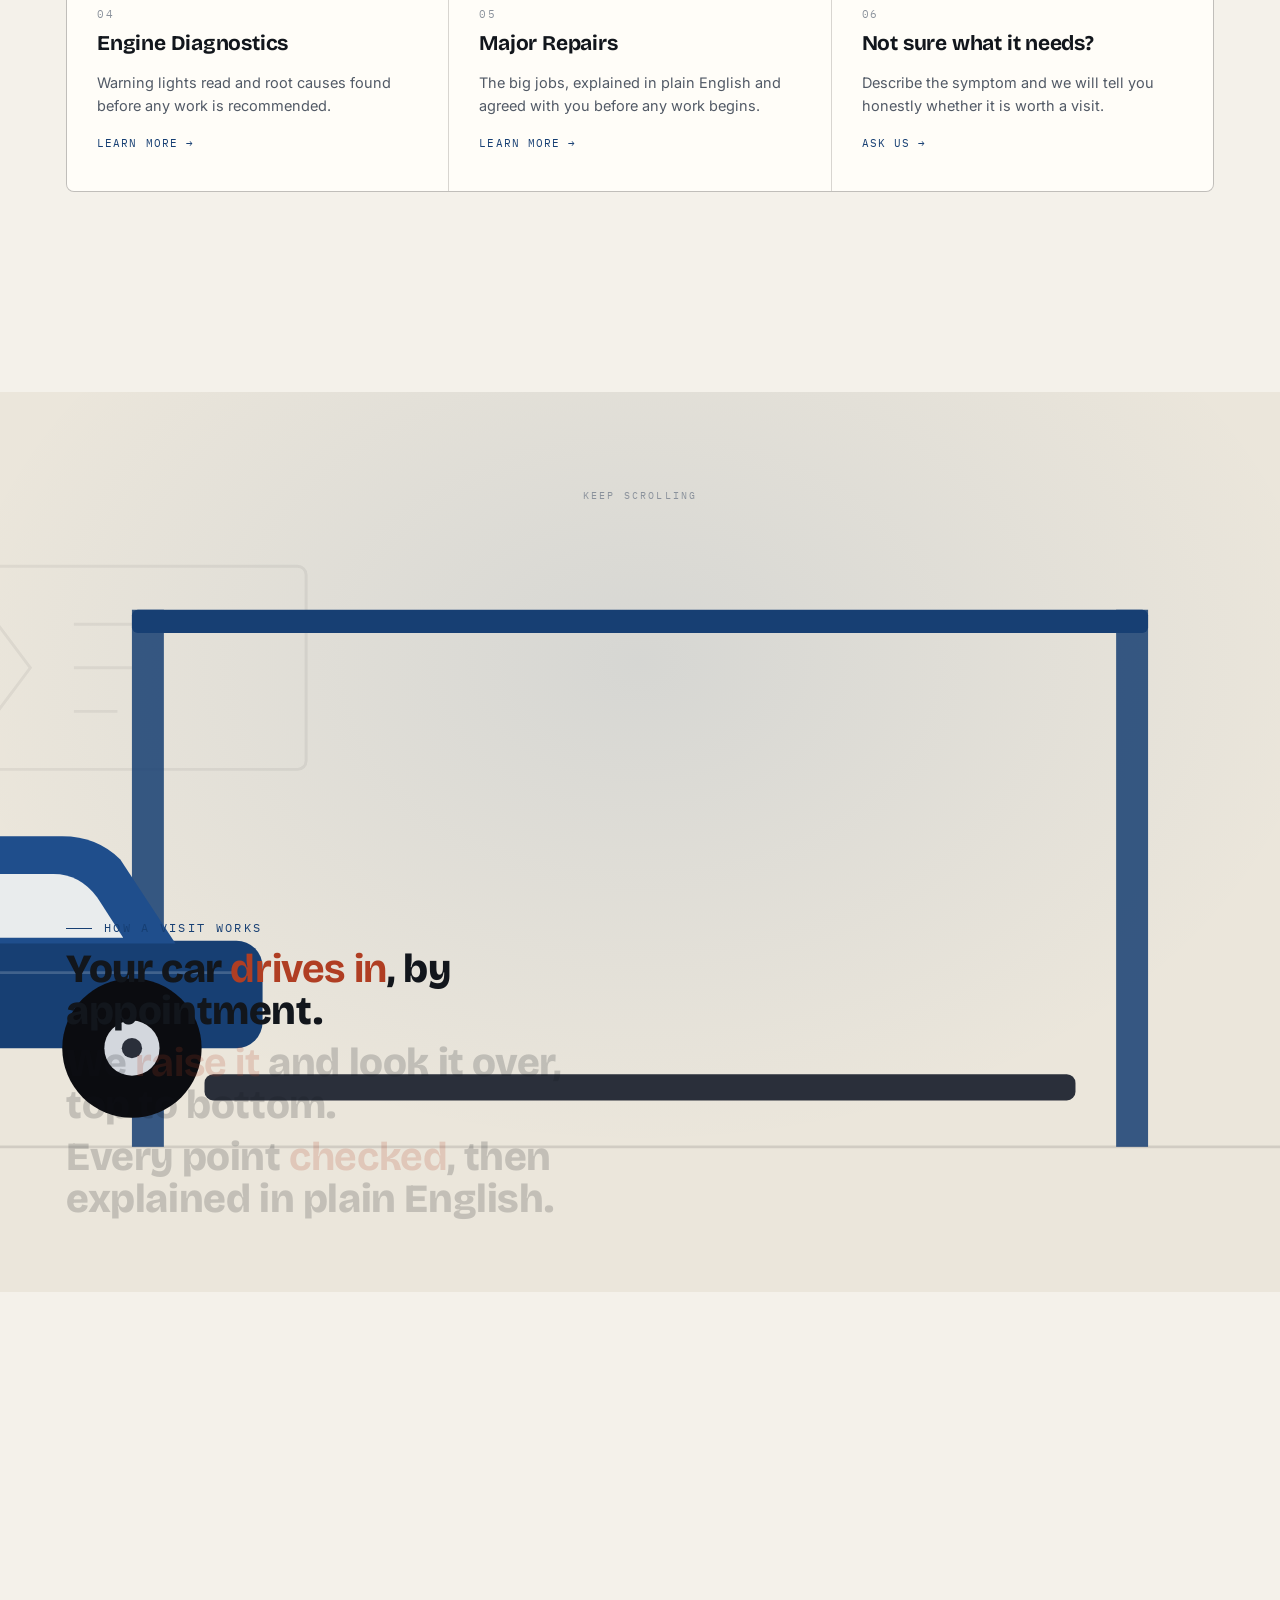
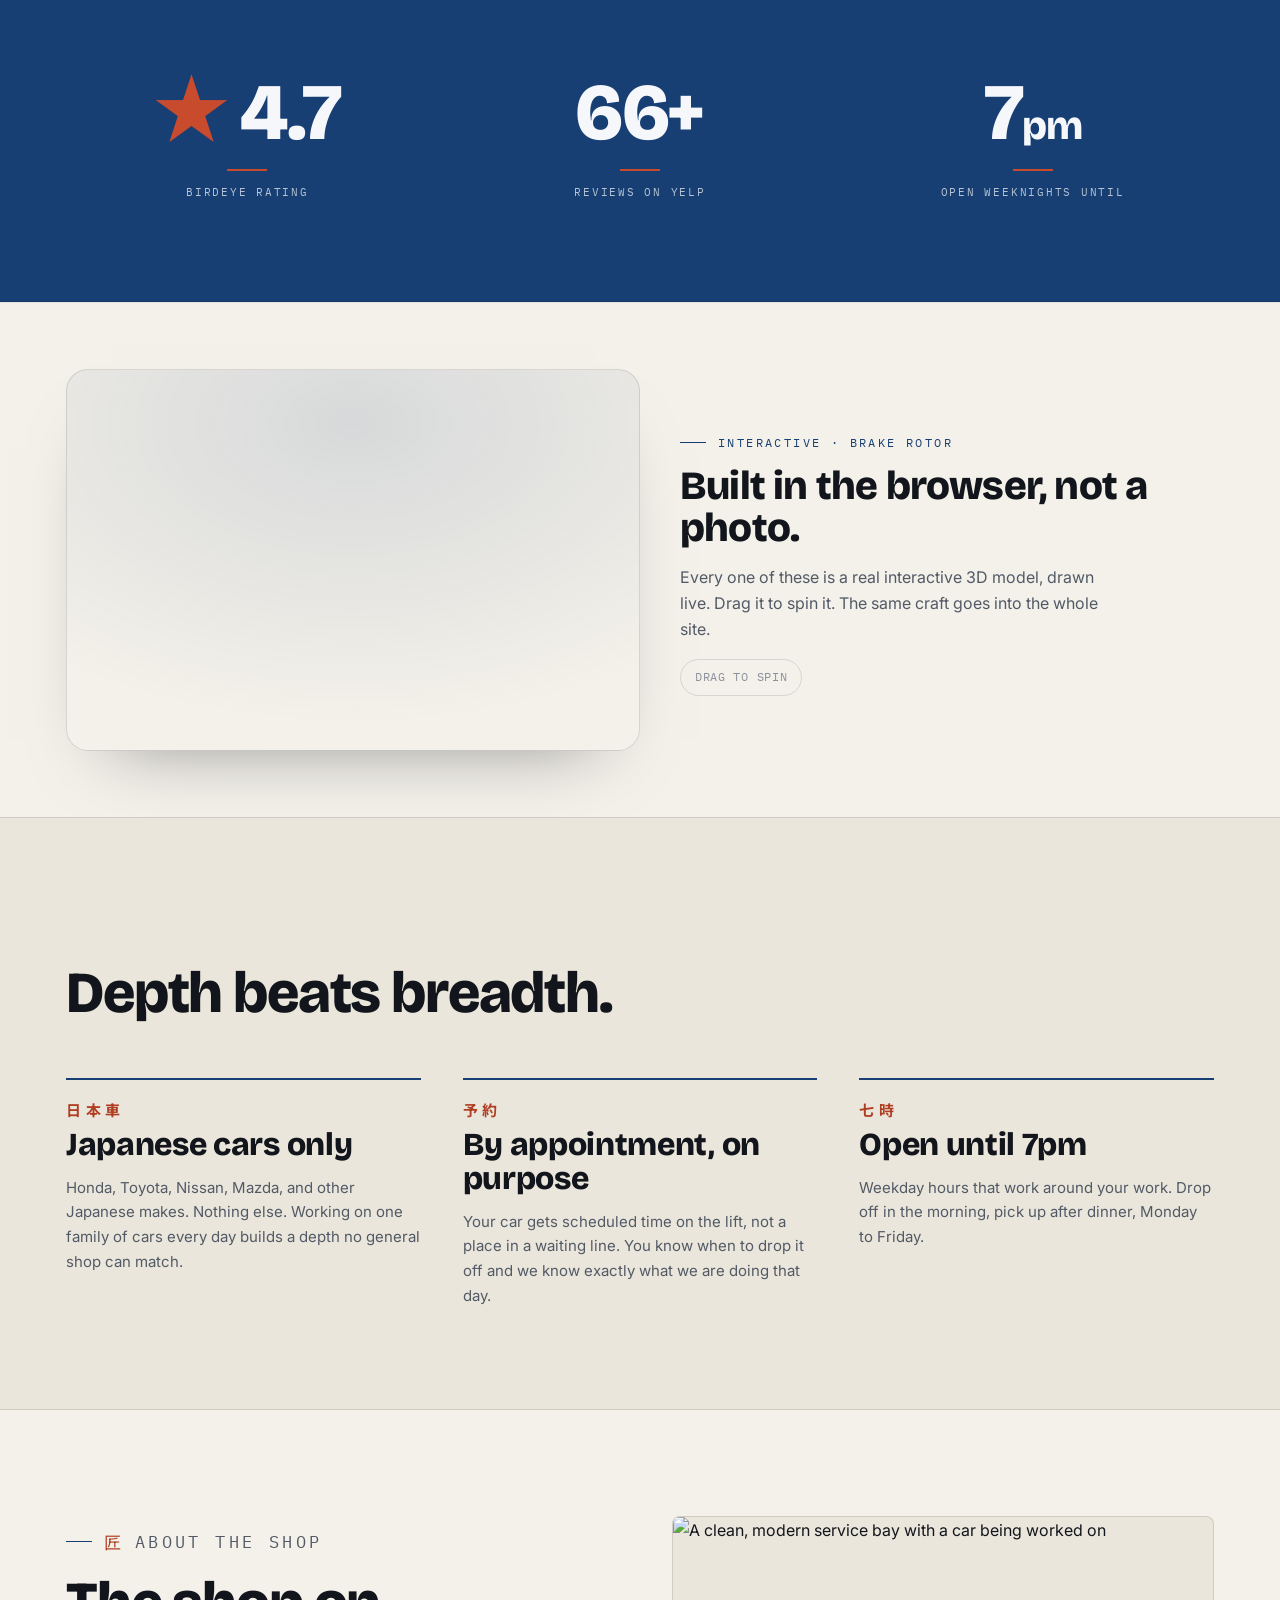
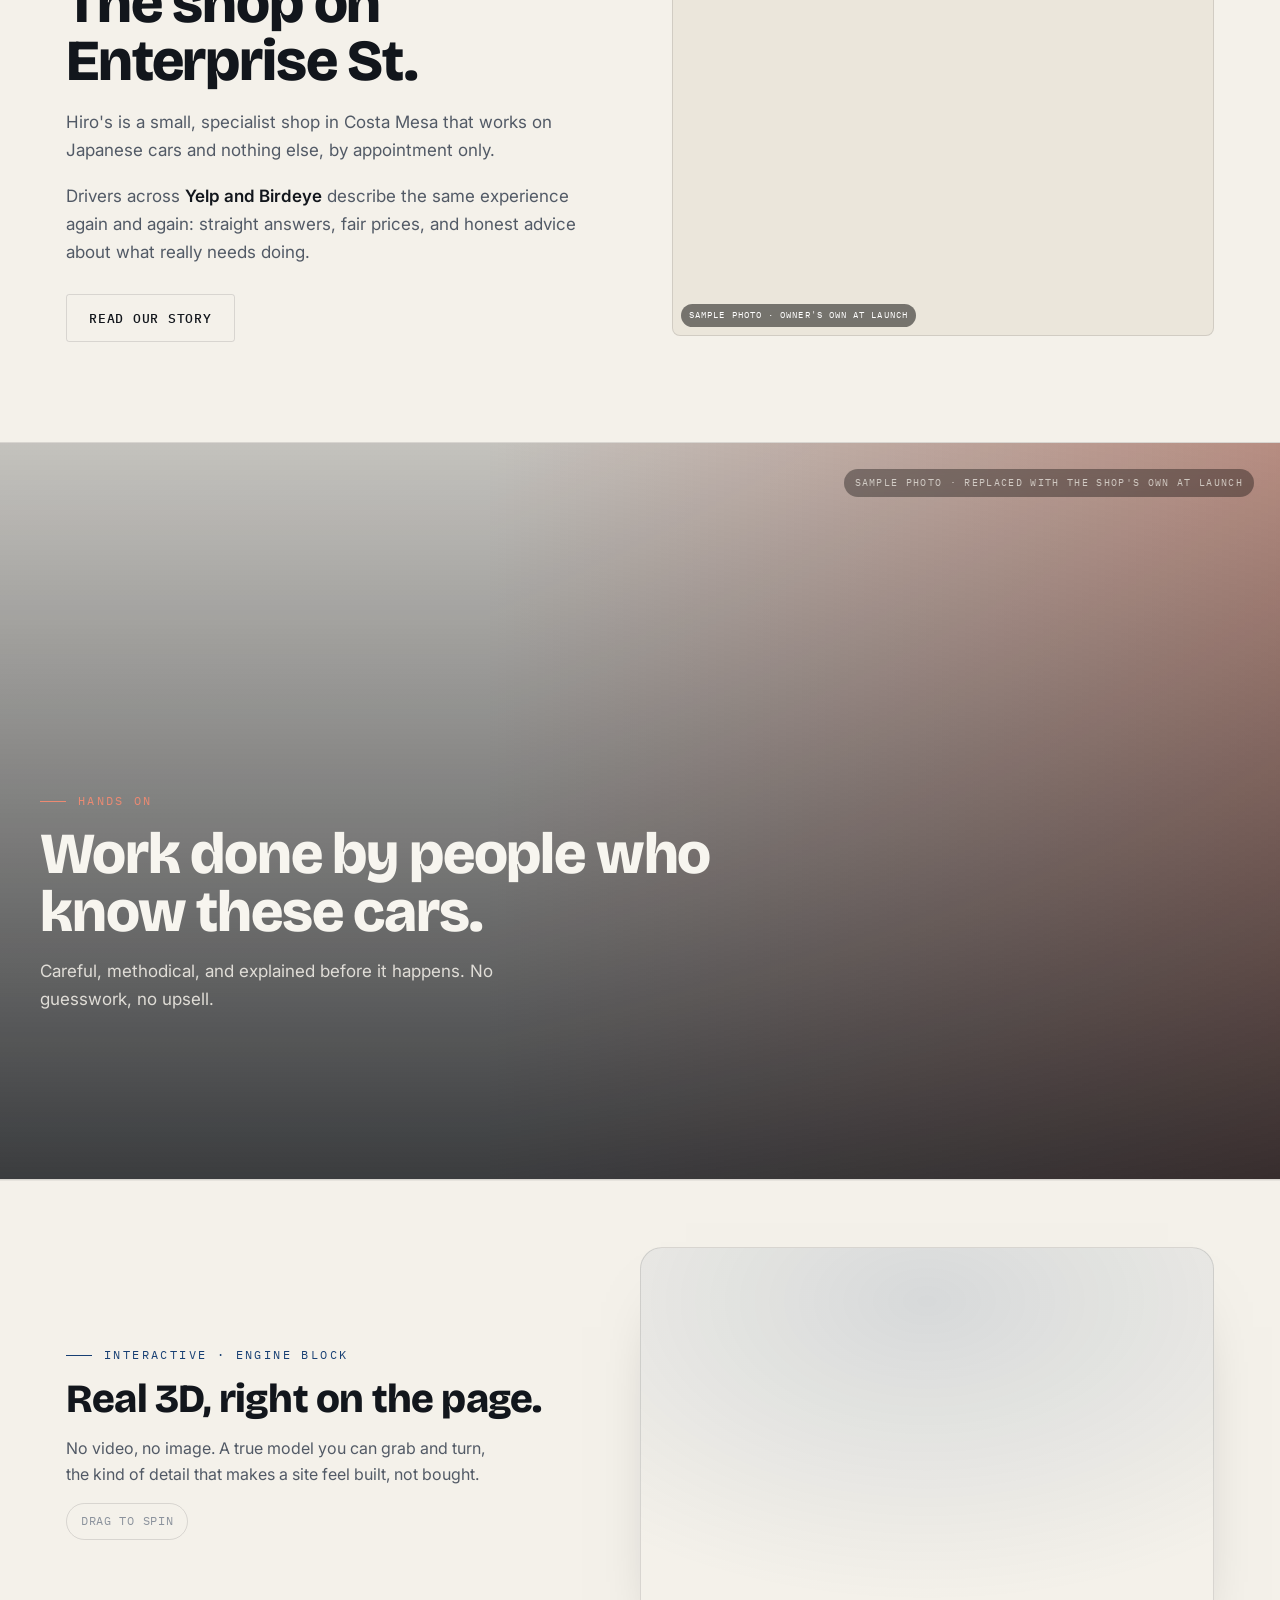
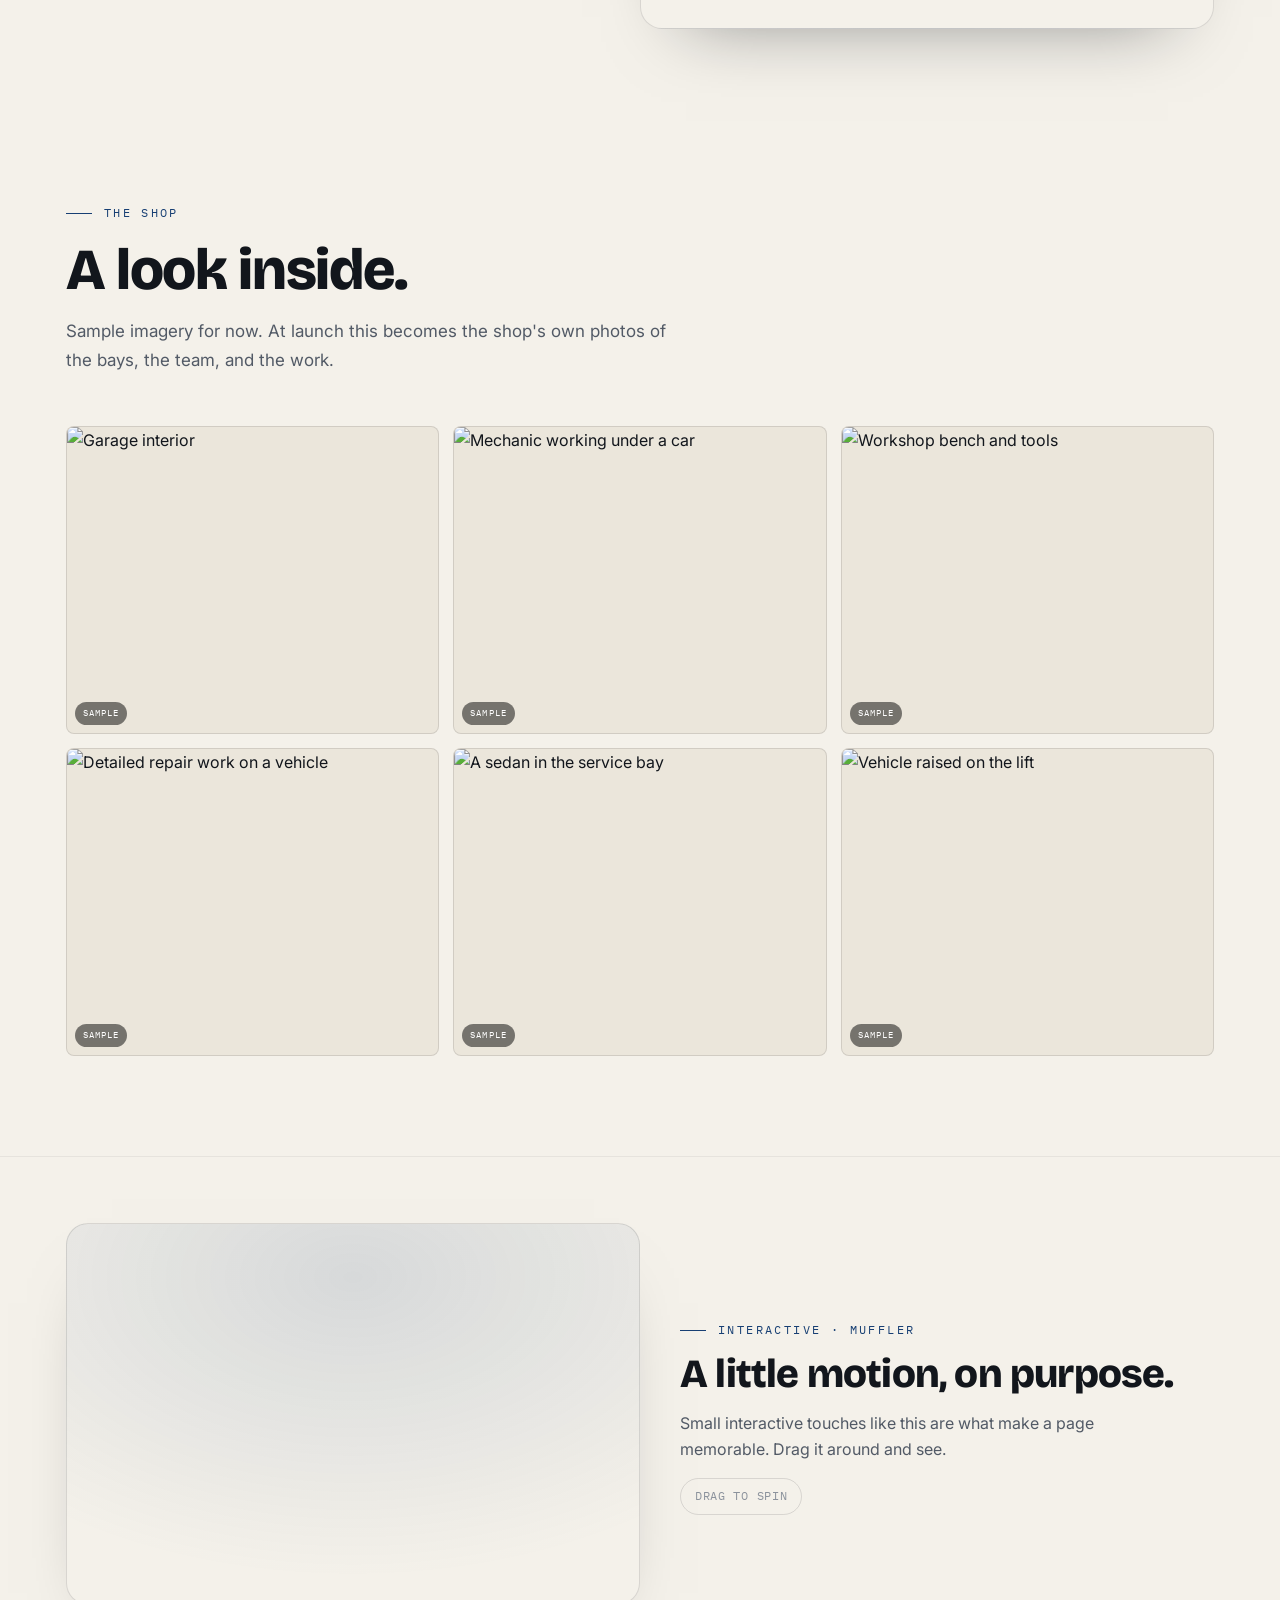
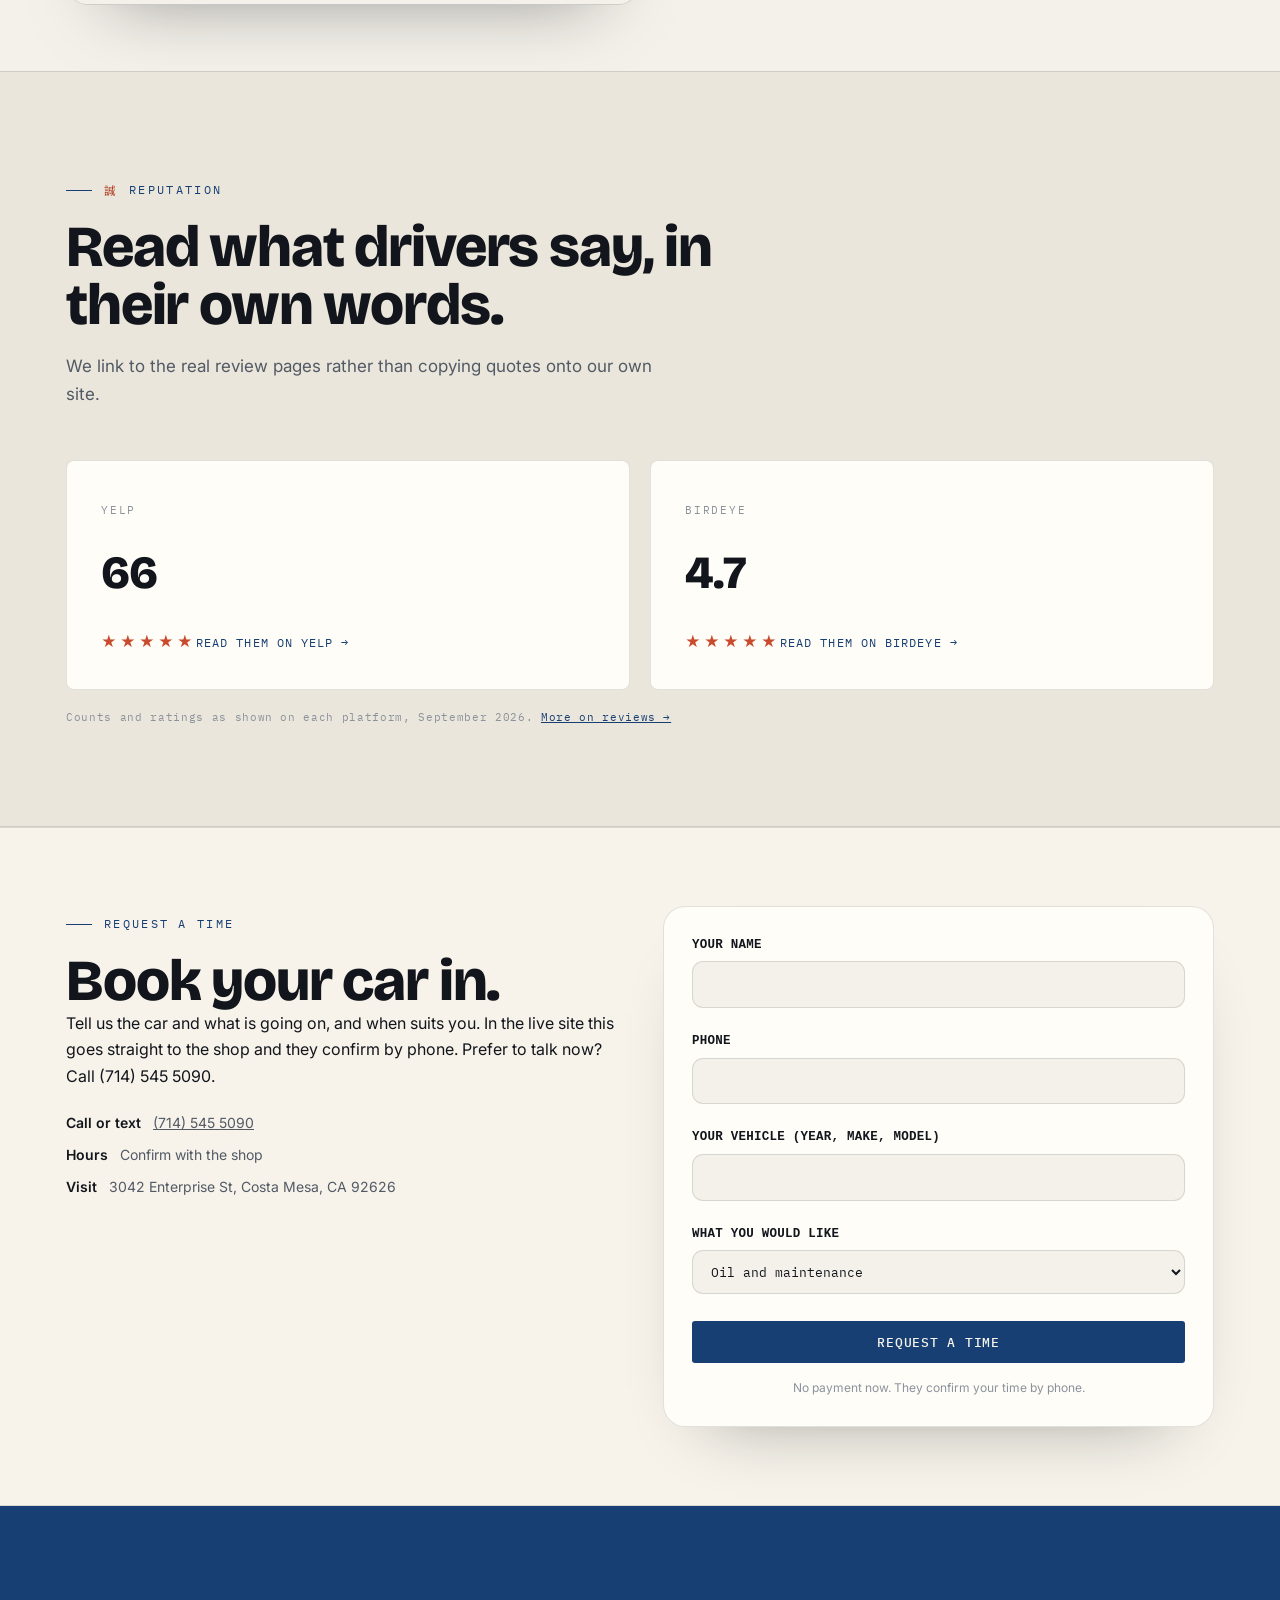
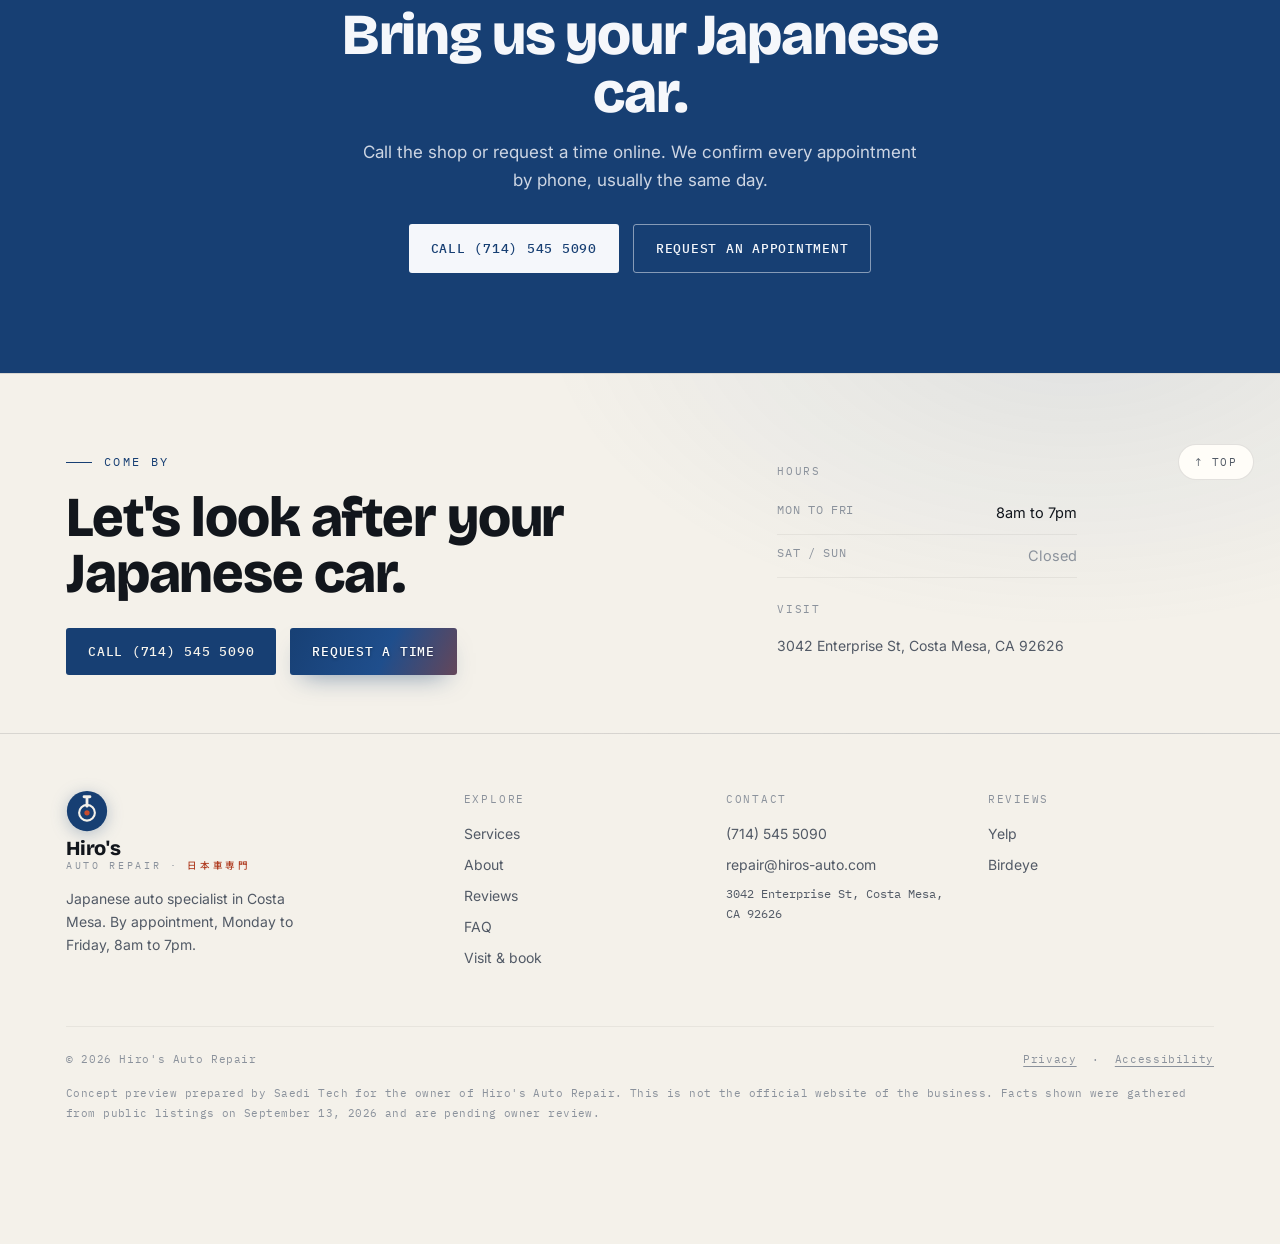
==== commit fc18dce6: "Fix 3D hero loading, page reveal, spread 3D across page, unique heroes, correct photos Co-Authored-B" ====
--- a/index.html
+++ b/index.html
@@ -279,7 +279,7 @@
 <footer>
   <button class="backtop" id="backtop" aria-label="Back to top">↑ Top</button>
   <div class="foot-hero"><div class="wrap"><div class="foot-top">
-    <div class="foot-cta"><p class="kick">Come by</p><h2>Let's look after your Japanese car.</h2><div class="cta"><a class="btn btn-fill" href="tel:+17145455090">Call (714) 545 5090</a><a class="btn btn-line" href="visit.html#book">Request a time</a></div></div>
+    <div class="foot-cta"><p class="kick">Come by</p><h2>Let's look after your Japanese car.</h2><div class="cta"><a class="btn btn-fill" href="tel:+17145455090">Call (714) 545 5090</a><a class="btn btn-book" href="index.html#book">Request a time</a></div></div>
     <div class="foot-hours"><p class="ft">Hours</p><div class="hrow"><span>Mon to Fri</span><span>8am to 7pm</span></div><div class="hrow"><span>Sat / Sun</span><span class="closed">Closed</span></div><p class="ft" style="margin-top:22px">Visit</p><p class="addr">3042 Enterprise St, Costa Mesa, CA 92626</p></div>
   </div></div></div>
   <div class="wrap foot-main">
@@ -306,6 +306,6 @@
 </div>
 
 <script src="assets/app.js" defer></script>
-<script type="module" src="assets/hero3d.js"></script><script type="module" src="assets/objects3d.js?v=2"></script>
+<script type="module" src="assets/hero3d.js?v=3"></script><script type="module" src="assets/objects3d.js?v=3"></script>
 </body>
 </html>
--- a/assets/site.css
+++ b/assets/site.css
@@ -84,7 +84,7 @@
 header.hero{position:relative;min-height:100svh;overflow:hidden}
 .sticky{position:relative;min-height:100svh;overflow:hidden;display:flex;align-items:center;padding:90px 0 44px}
 /* scroll-driven exploded 3D hero */
-header.hero.scroll3d{height:340vh;min-height:0}
+header.hero.scroll3d{height:340vh;min-height:0;overflow:visible}
 header.hero.scroll3d .sticky{position:sticky;top:0;height:100svh;min-height:0;padding:0}
 .callouts{position:absolute;z-index:2;top:50%;left:26px;transform:translateY(-50%);max-width:360px;opacity:0;pointer-events:none;will-change:opacity}
 .callouts h3{font-family:'Bricolage Grotesque',sans-serif;font-weight:800;font-size:clamp(26px,3.2vw,40px);letter-spacing:-.02em;line-height:1.02;margin-bottom:18px}
@@ -409,3 +409,17 @@
 .btn-book:hover{background-position:100% 50%;transform:translateY(-1px);box-shadow:0 18px 32px -12px color-mix(in srgb,var(--indigo) 62%,transparent)}
 .btn-book:active{transform:translateY(0)}
 .navlinks a[href$="#book"],.navlinks a[href$="#book"]:hover{color:var(--shu-tx);font-weight:600}
+
+/* ---- hero overlap fix: reserve header space + fit tall headlines (desktop) ---- */
+@media (min-width:941px){
+  header.hero.scroll3d .sticky{padding:126px 0 64px !important;align-items:center}
+  header.hero.scroll3d h1{font-size:clamp(44px,5.6vw,74px)}
+  .callouts{top:calc(50% + 30px)}
+}
+
+/* ---- prominent animated Book pill in header nav ---- */
+.navlinks a[href$="#book"]{background:linear-gradient(115deg,var(--indigo),var(--shu));color:#fff !important;padding:9px 18px;border-radius:40px;text-shadow:0 1px 2px rgba(0,0,0,.3);box-shadow:0 8px 18px -9px color-mix(in srgb,var(--indigo) 55%,transparent);background-size:160% 160%;background-position:0% 50%;transition:background-position .55s var(--ease),transform .2s,box-shadow .3s}
+.navlinks a[href$="#book"]:hover{background-position:100% 50%;transform:translateY(-1px);box-shadow:0 12px 22px -9px color-mix(in srgb,var(--indigo) 62%,transparent)}
+.navlinks a[href$="#book"]::after{display:none !important}
+/* ---- footer reveal + CTA polish ---- */
+.foot-hero .foot-cta h2{transition:transform .7s var(--ease),opacity .7s var(--ease)}
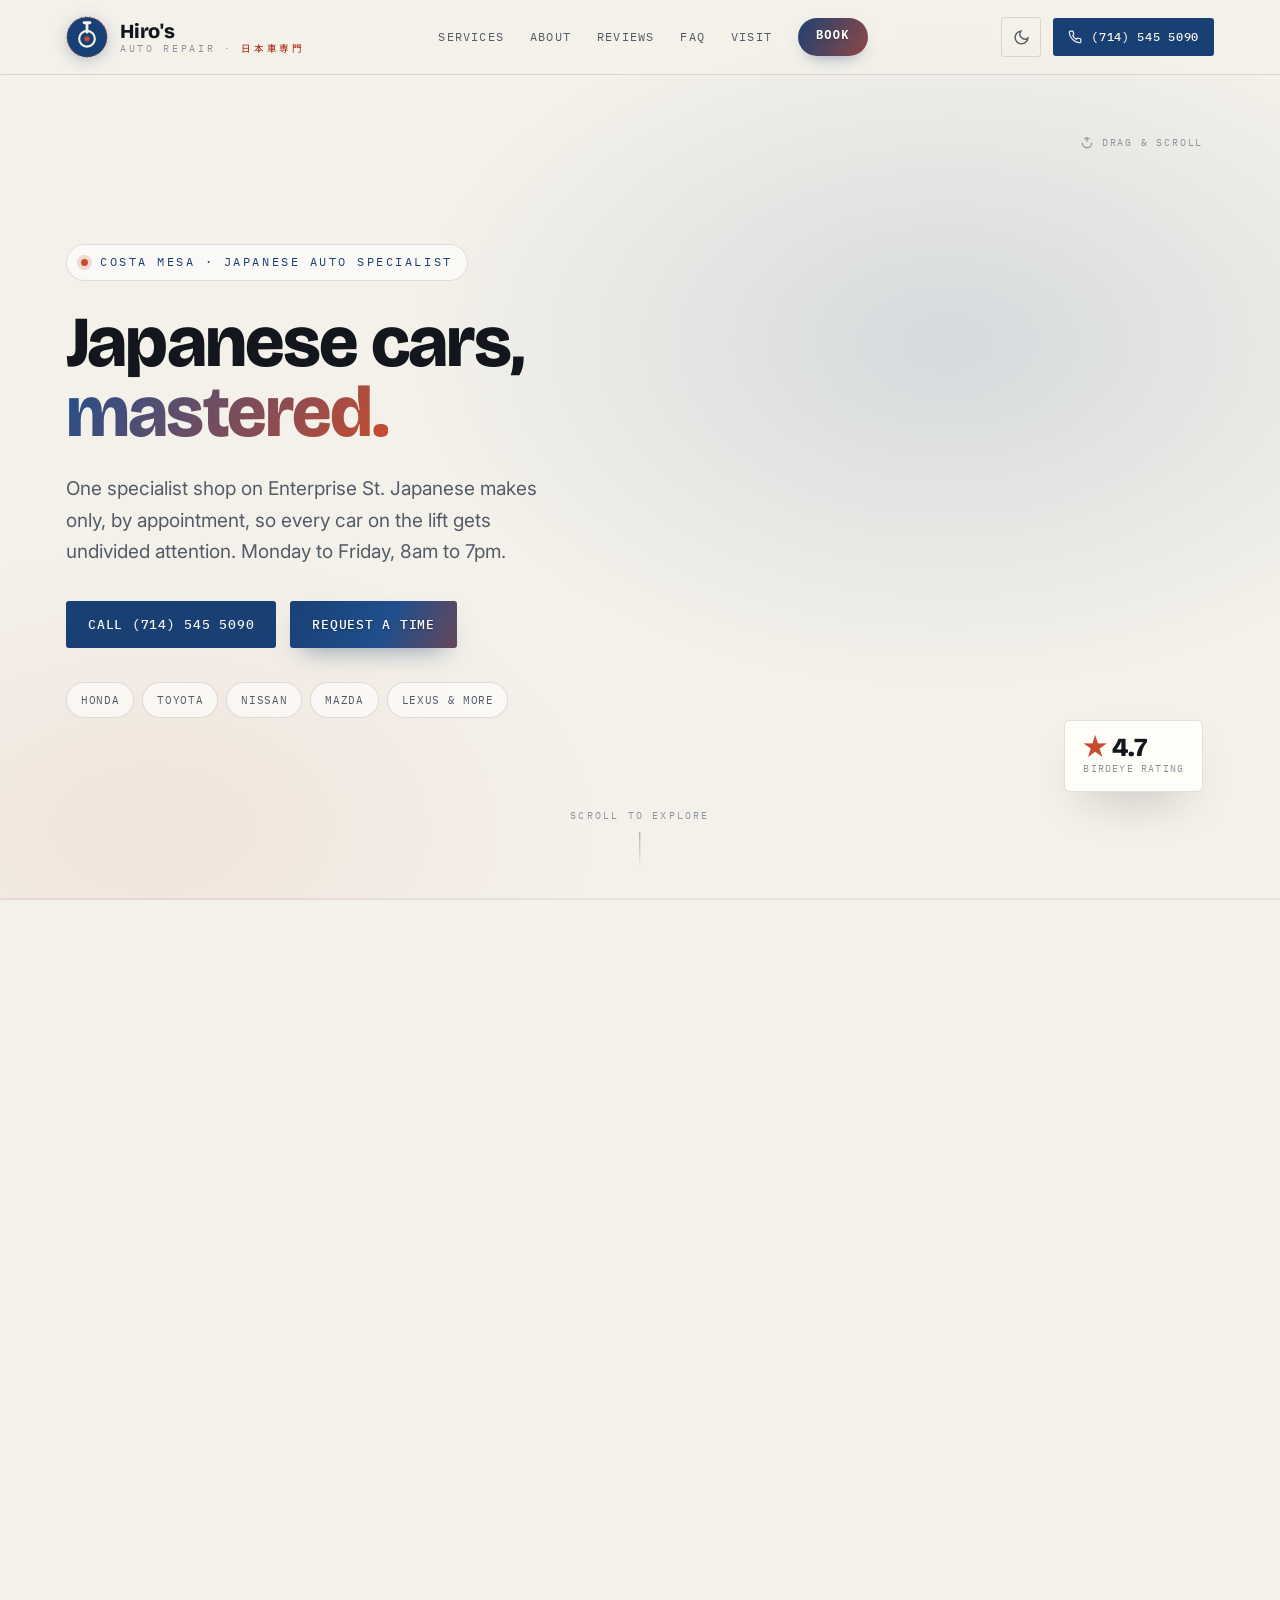
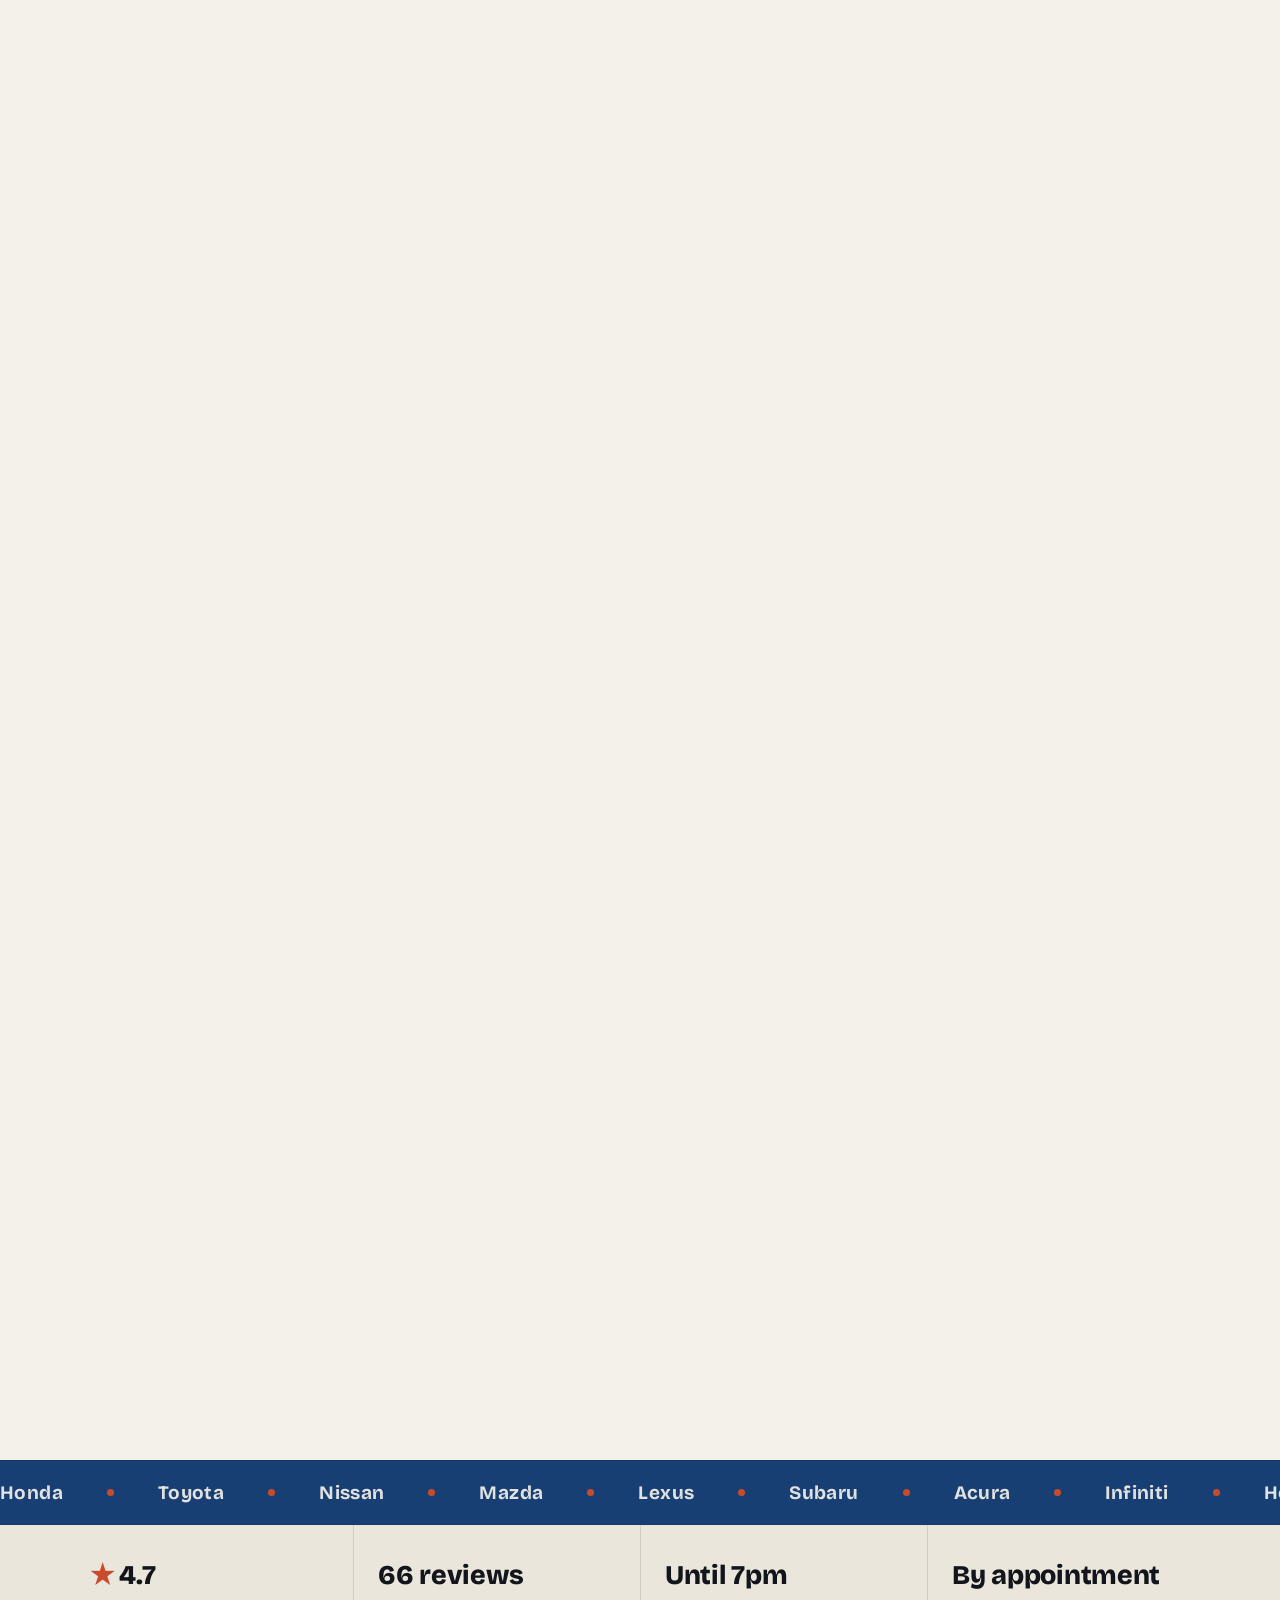
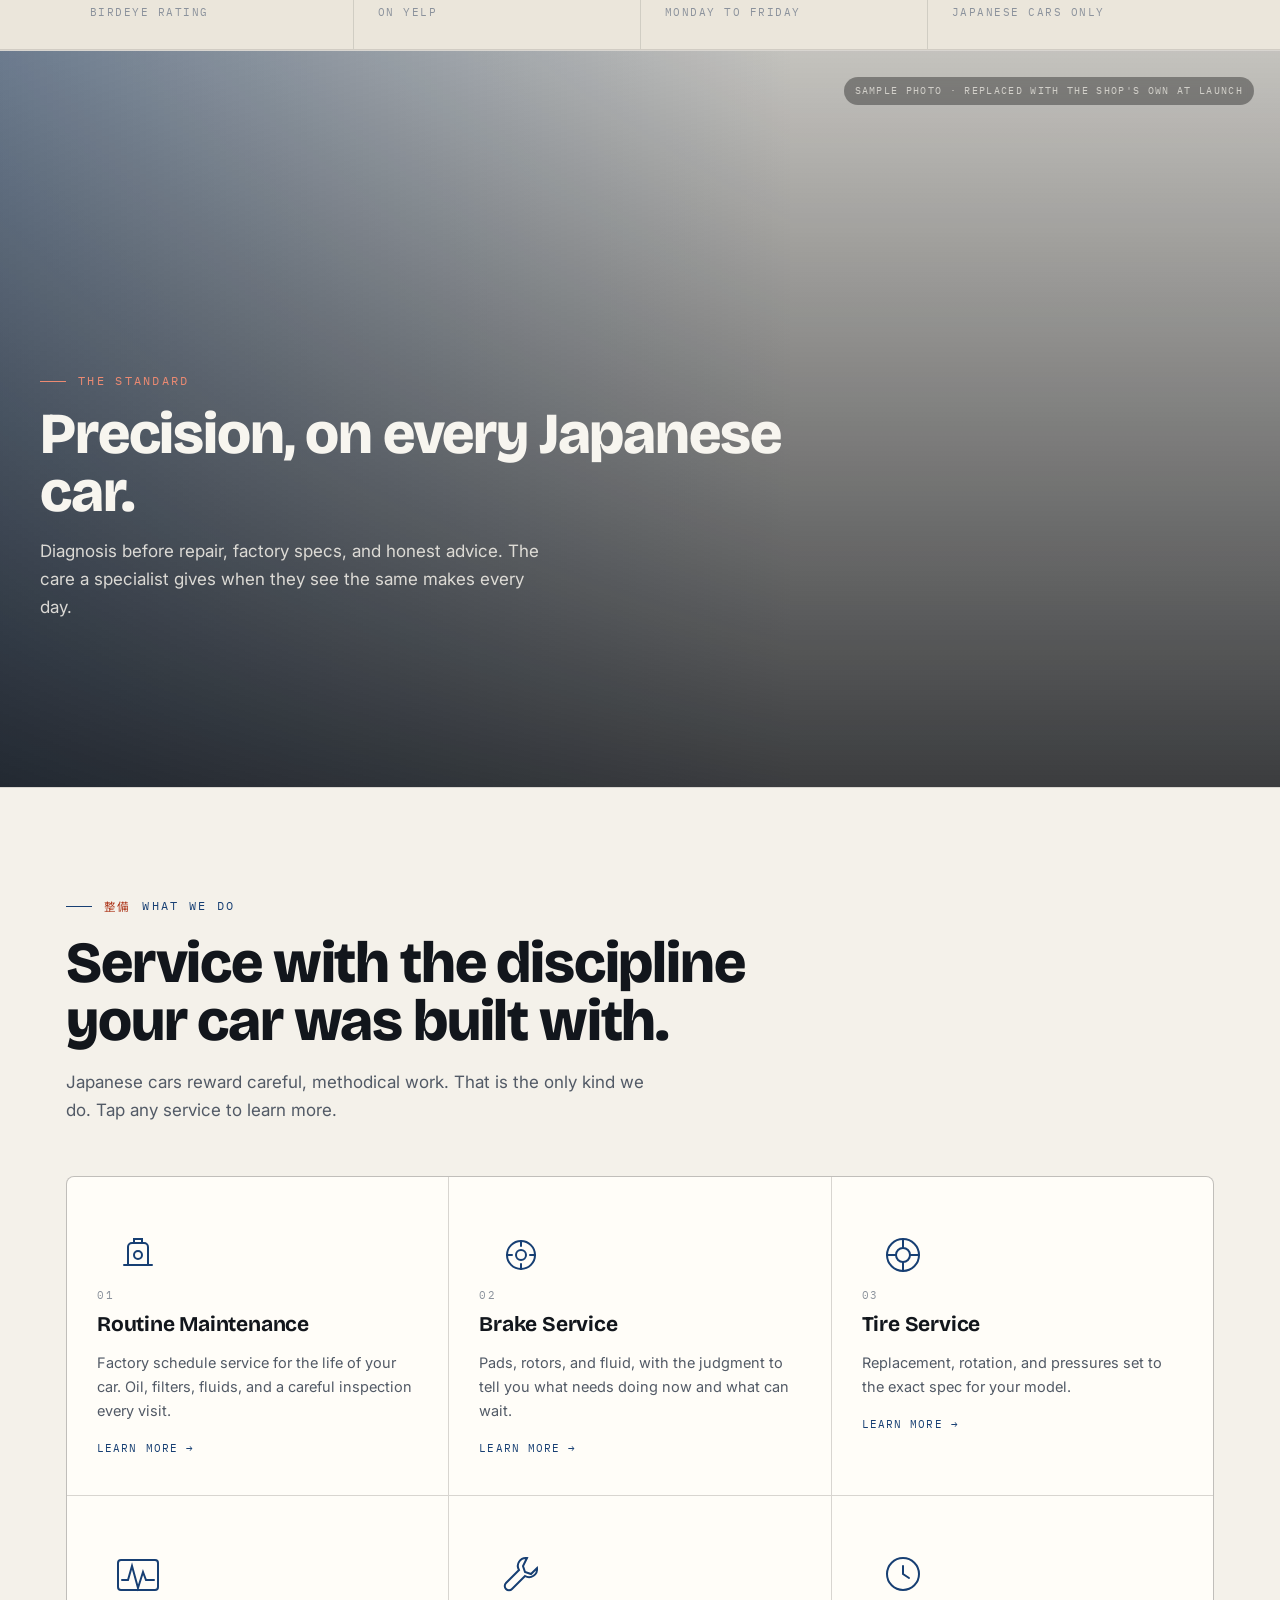
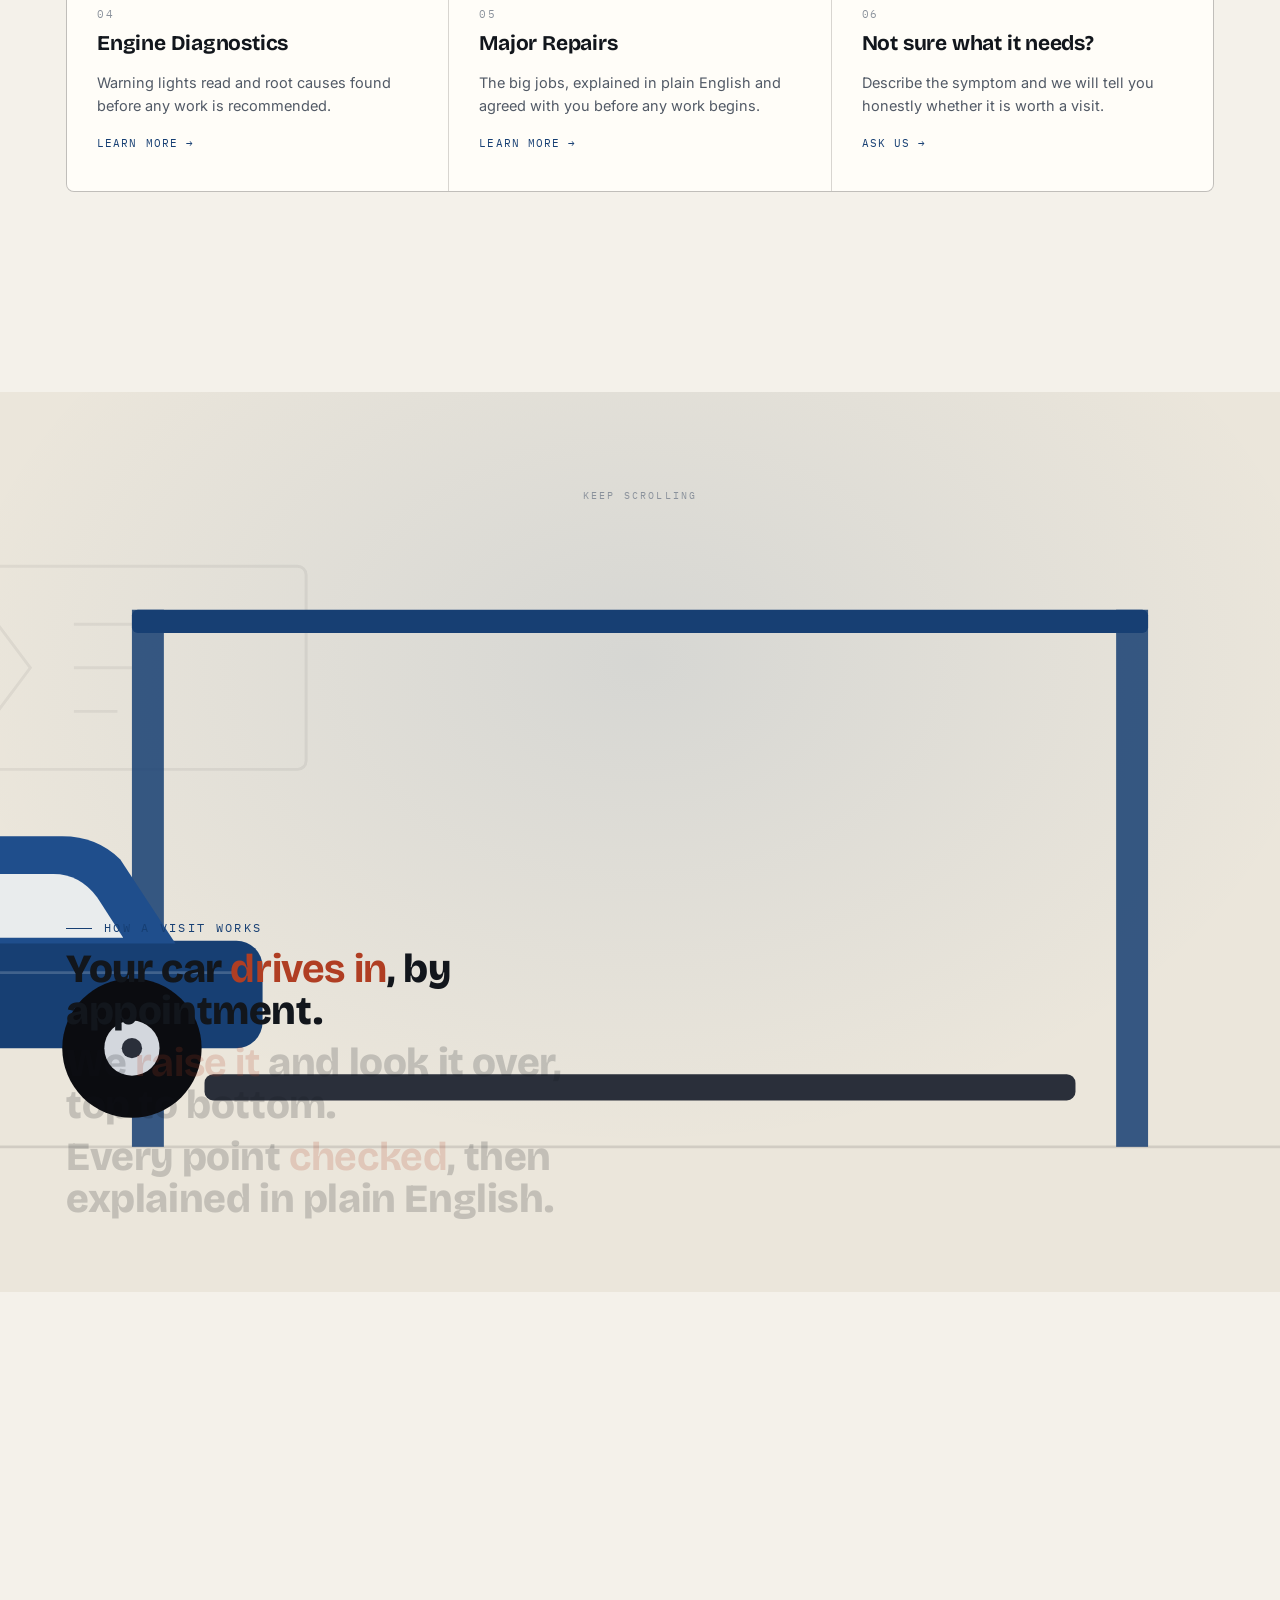
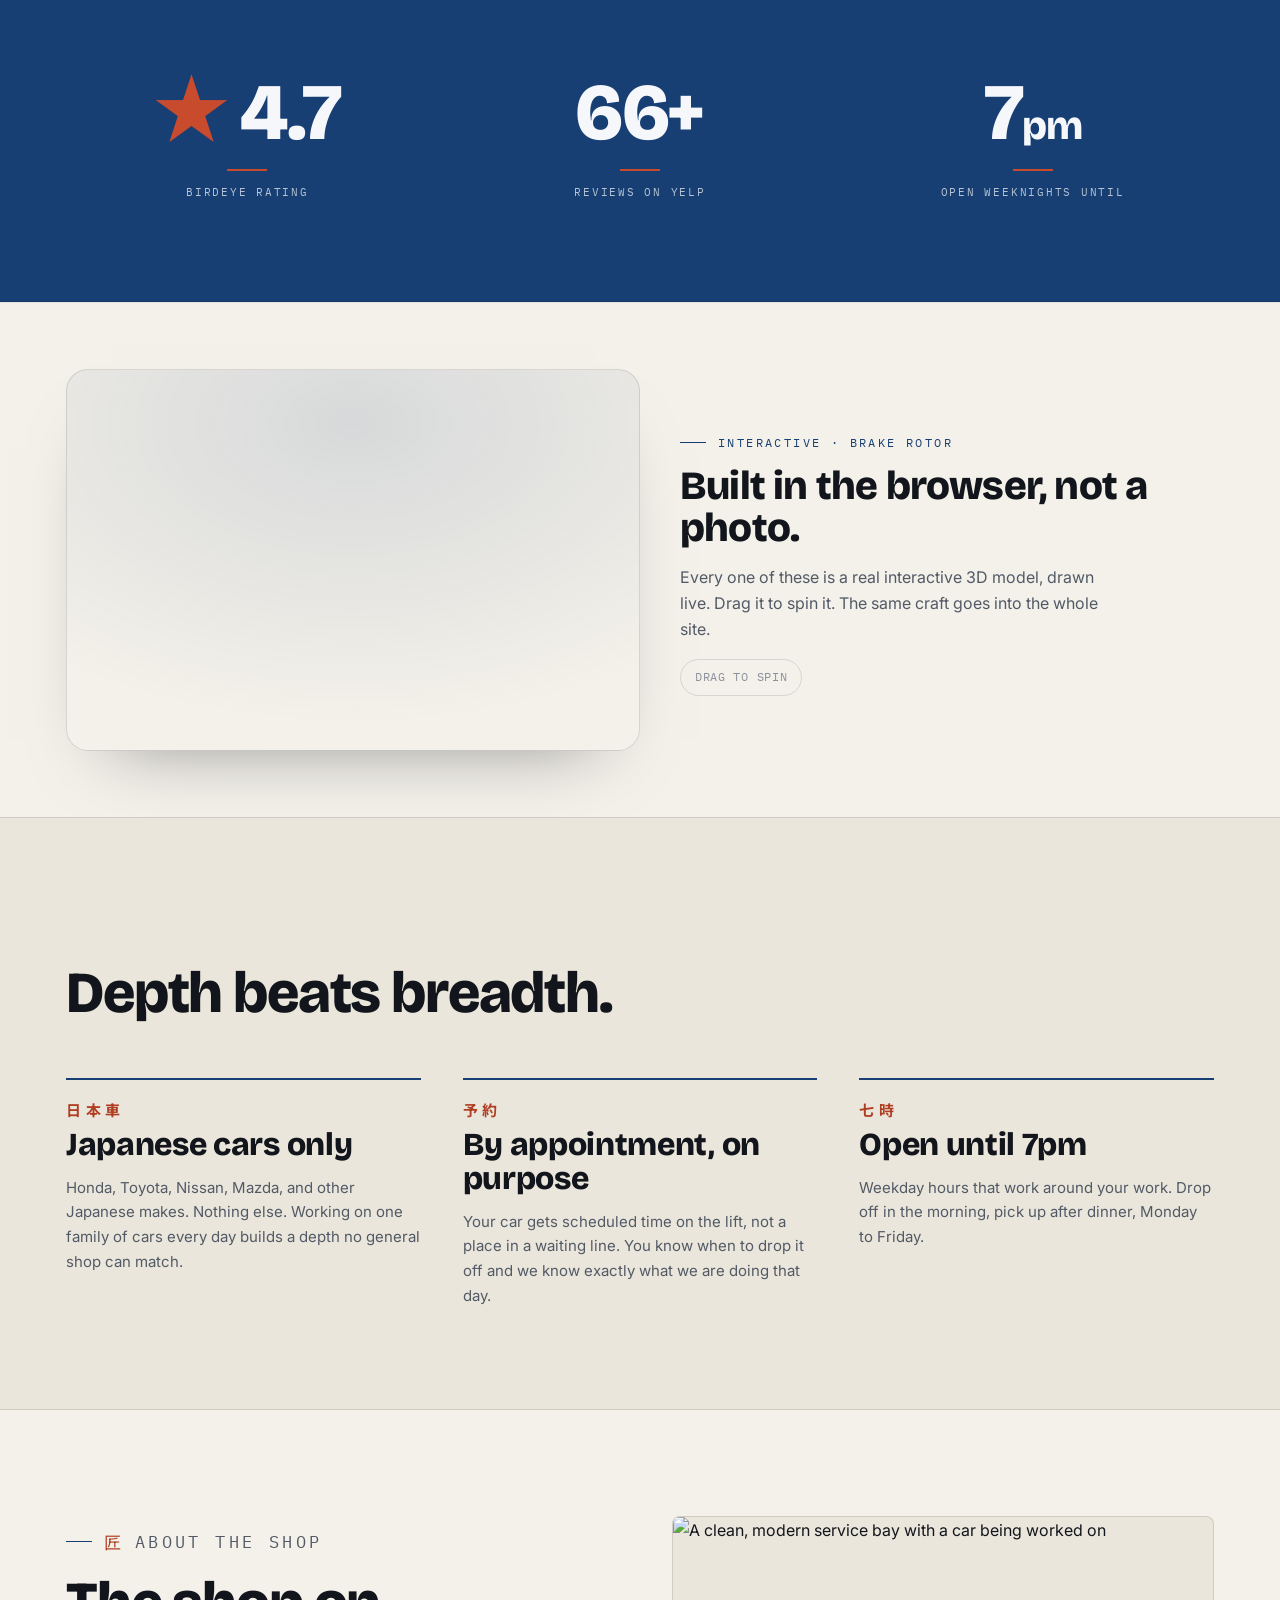
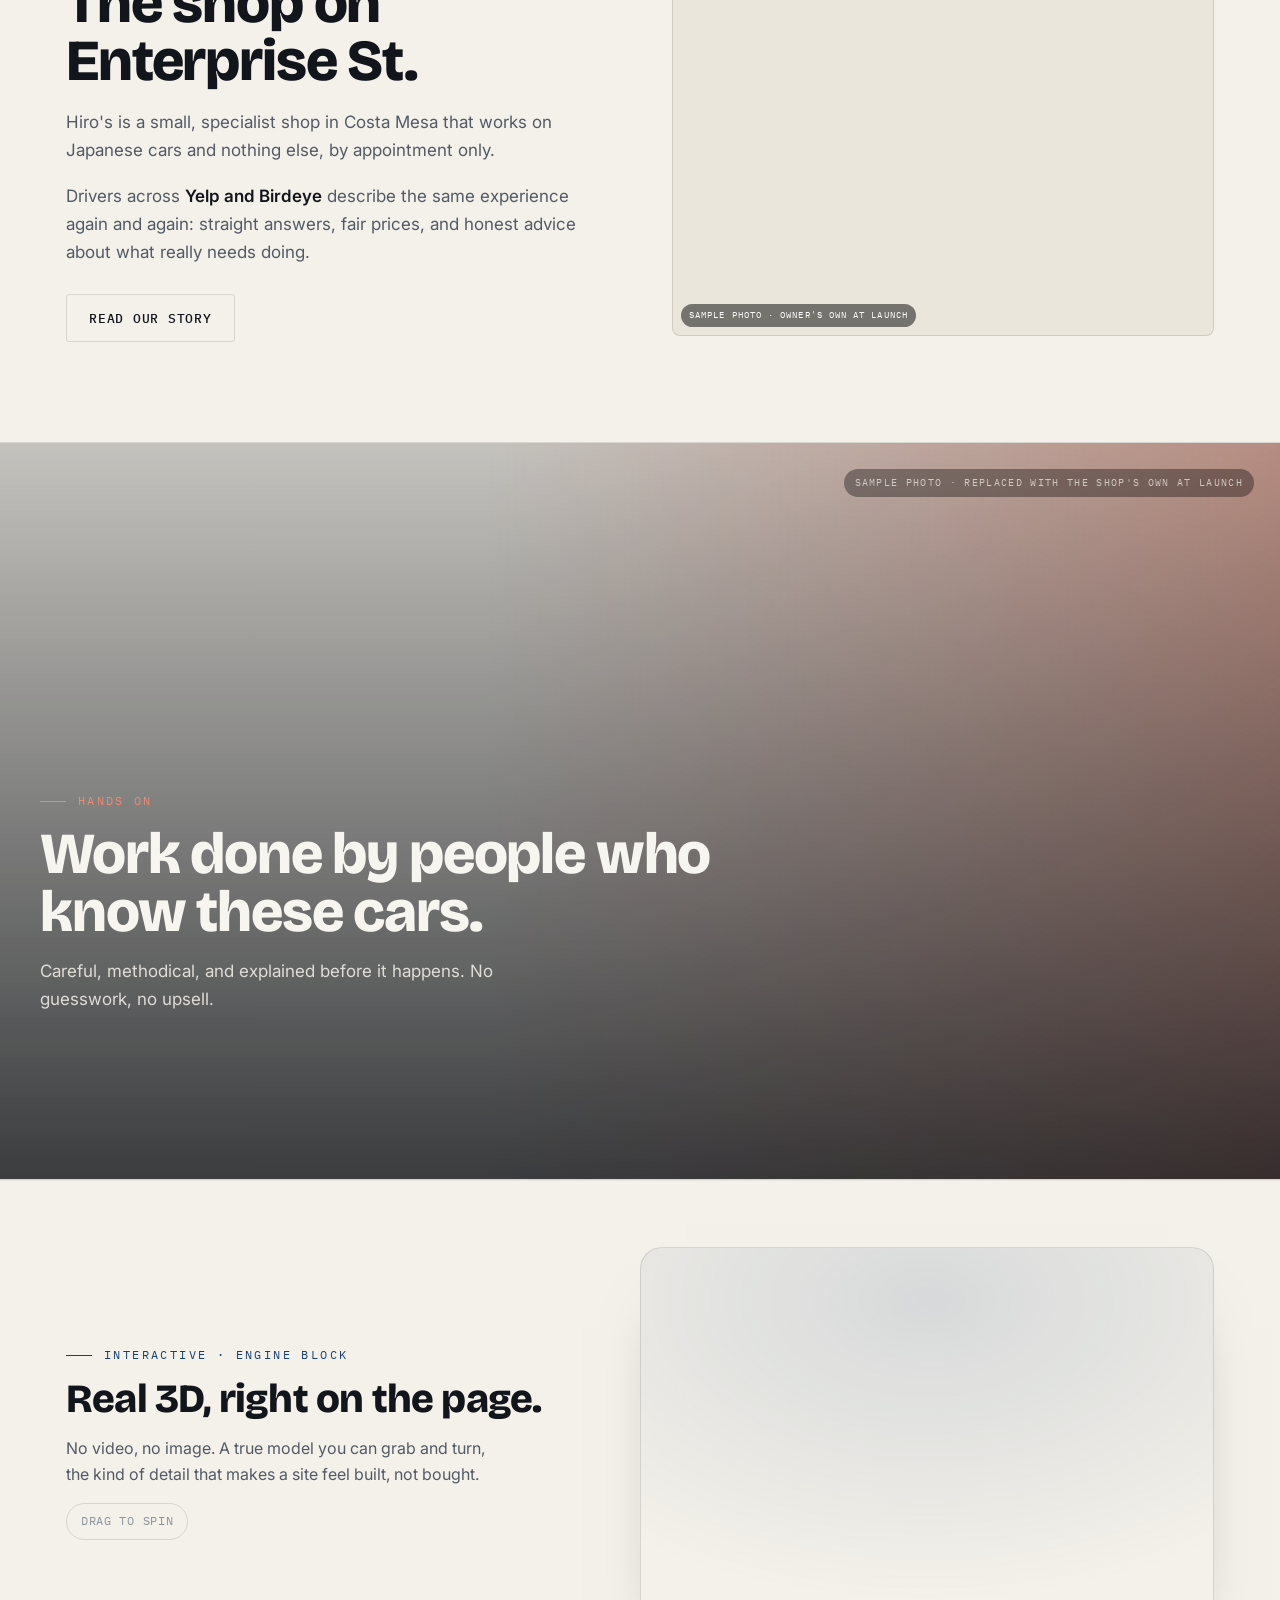
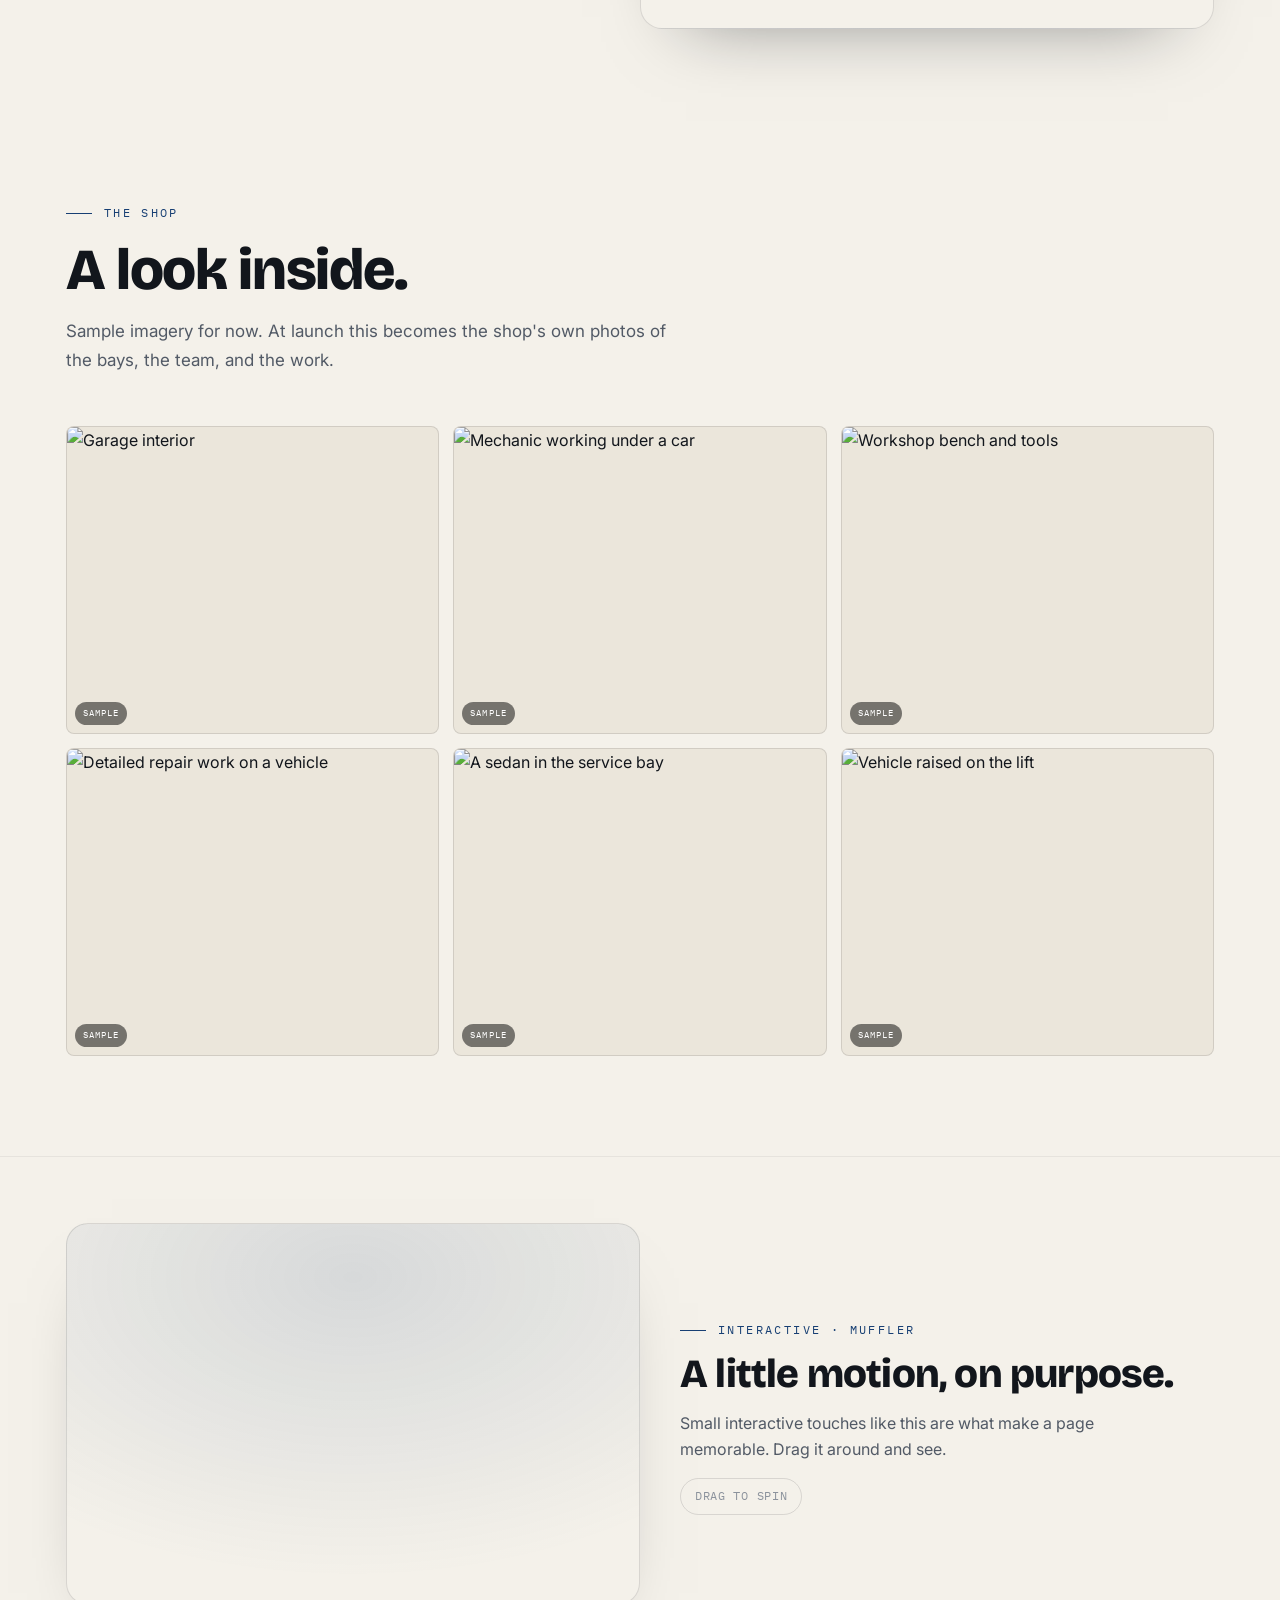
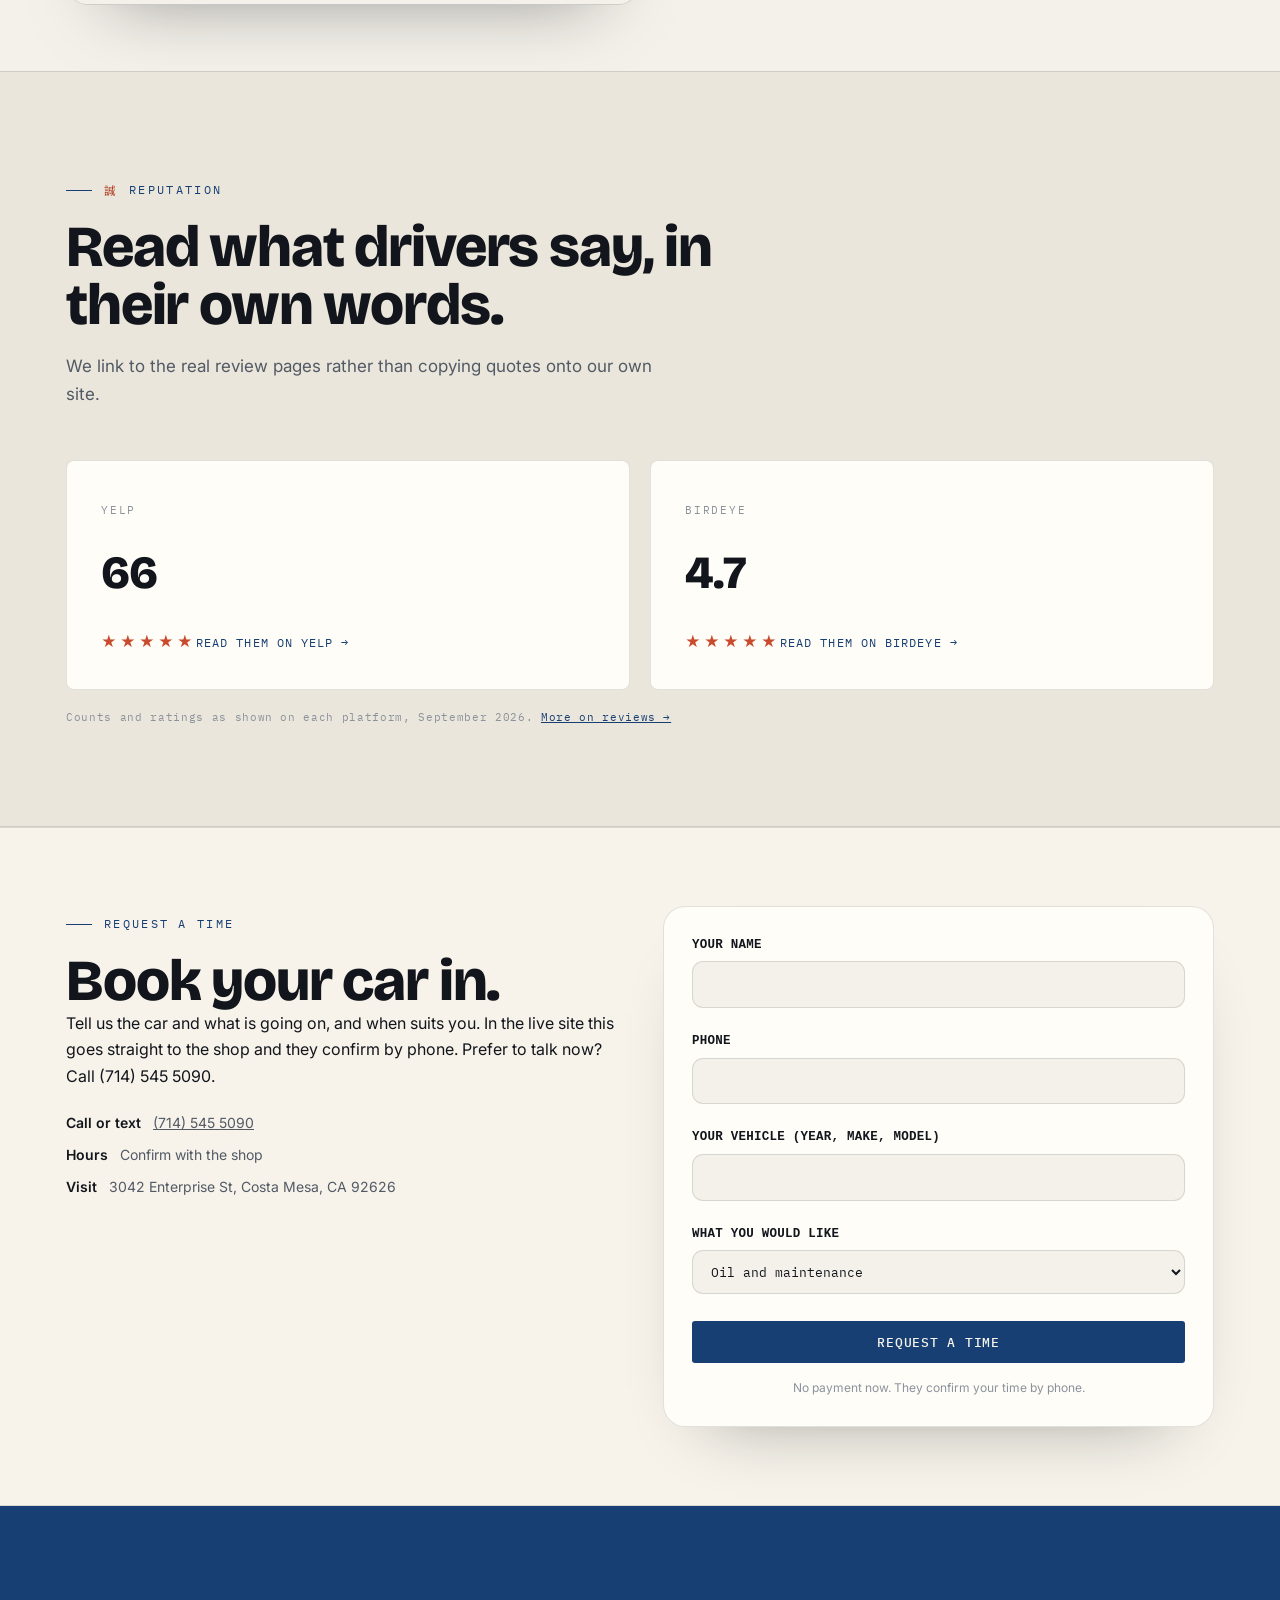
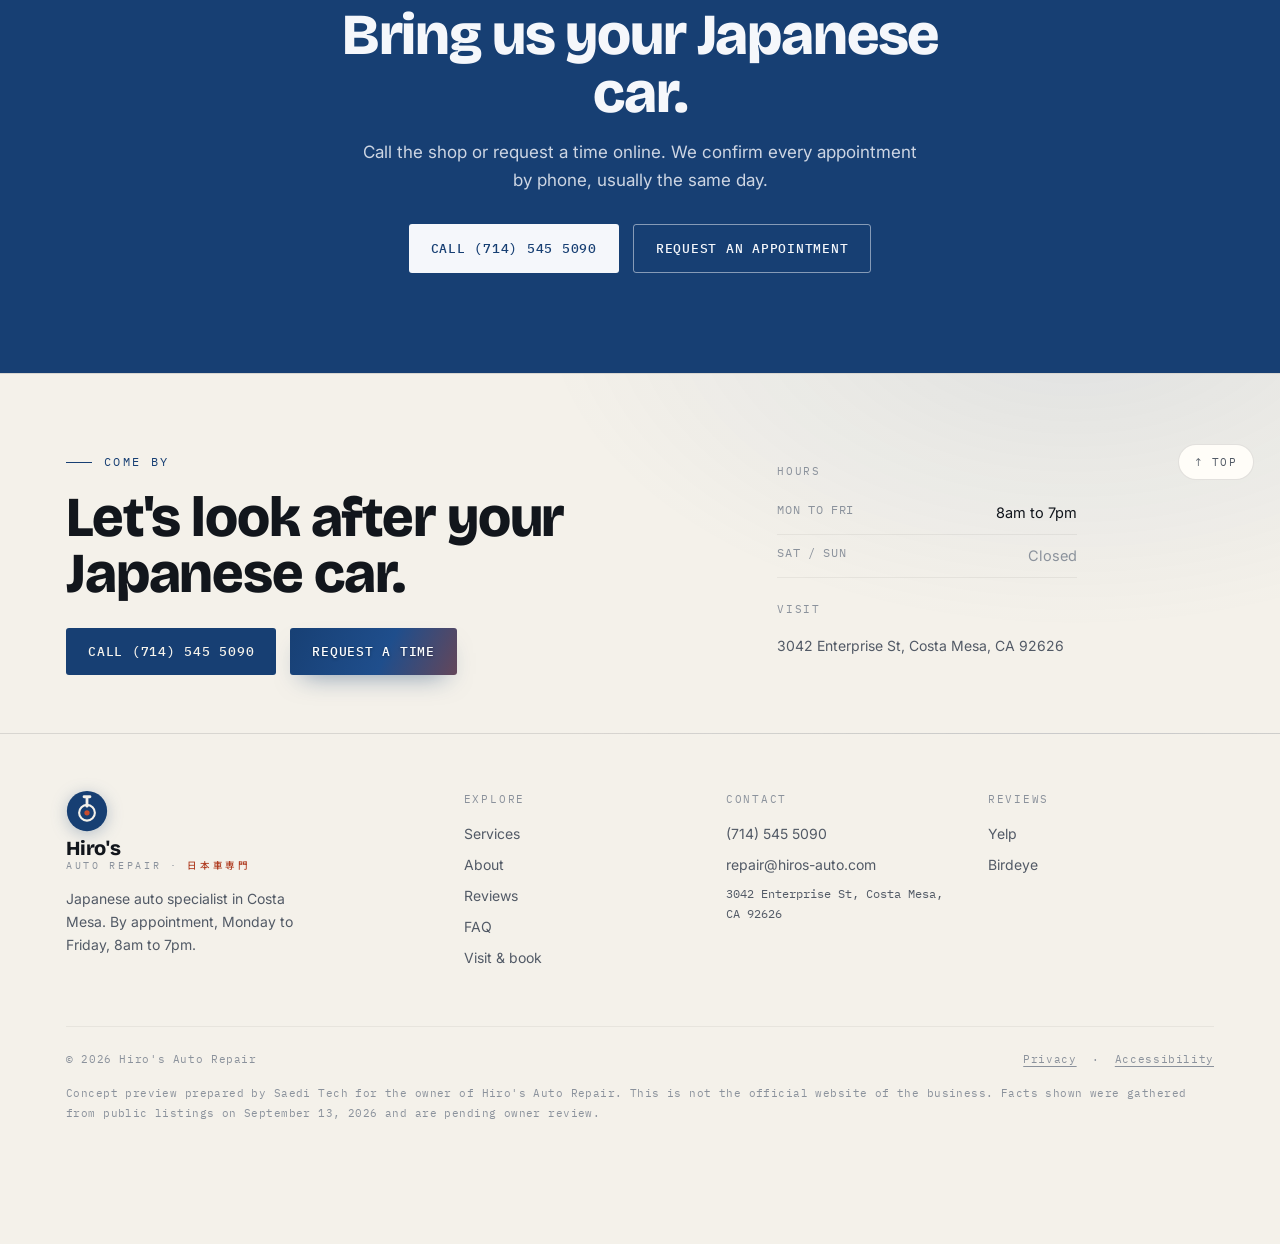
==== commit 801e4bc8: "Fix 3D hero loading, page reveal, spread 3D across page, unique heroes, correct photos Co-Authored-B" ====
--- a/index.html
+++ b/index.html
@@ -23,7 +23,7 @@
 <a class="skip" href="#main">Skip to content</a>
 
 <header class="sitehead" id="sitehead">
-<div class="topbar"><div class="wrap tbin"><span class="tb-l"><b class="jp">日本車専門</b> Japanese auto specialist</span><span class="tb-r"><span>Mon to Fri · 8am to 7pm</span><span class="dot2"></span><a href="tel:+17145455090">(714) 545 5090</a></span></div></div>
+
 <nav class="top" aria-label="Main">
   <div class="wrap navin">
     <a class="logo" href="index.html" aria-label="Hiro's Auto Repair, home">
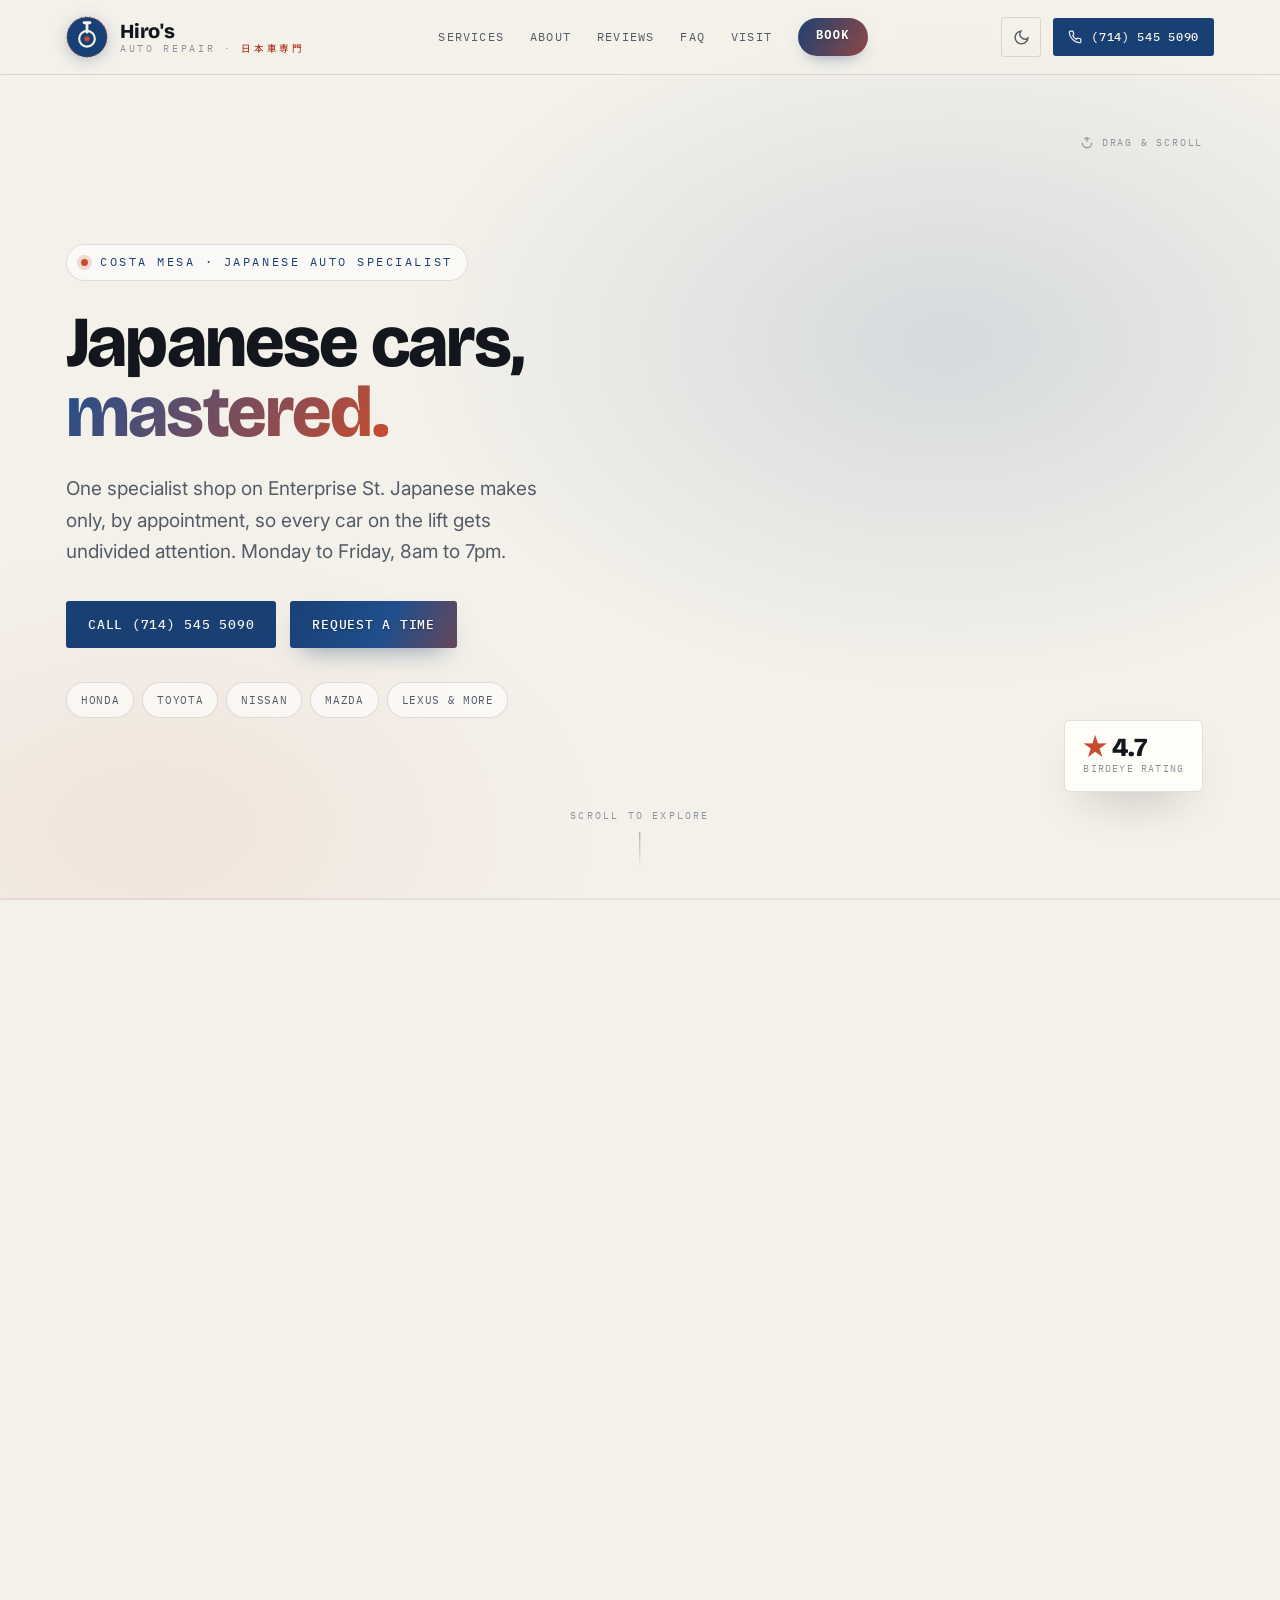
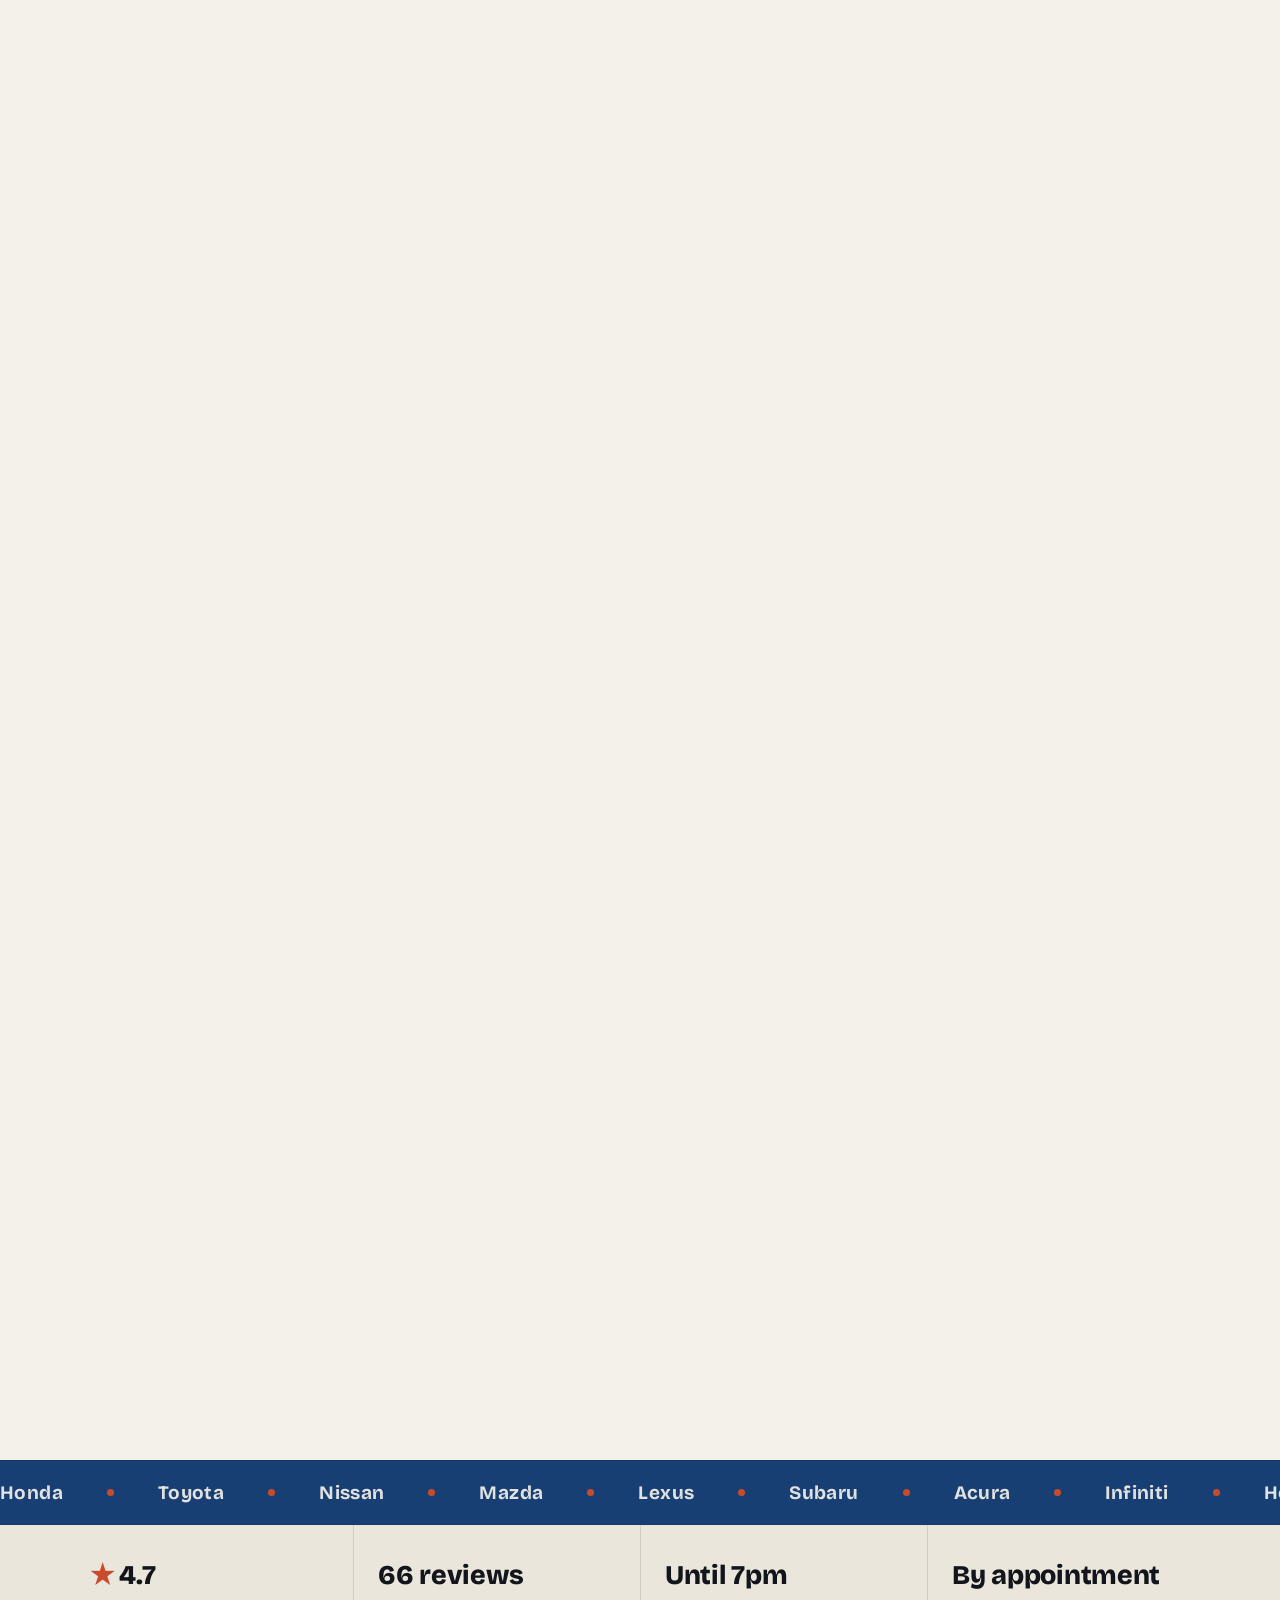
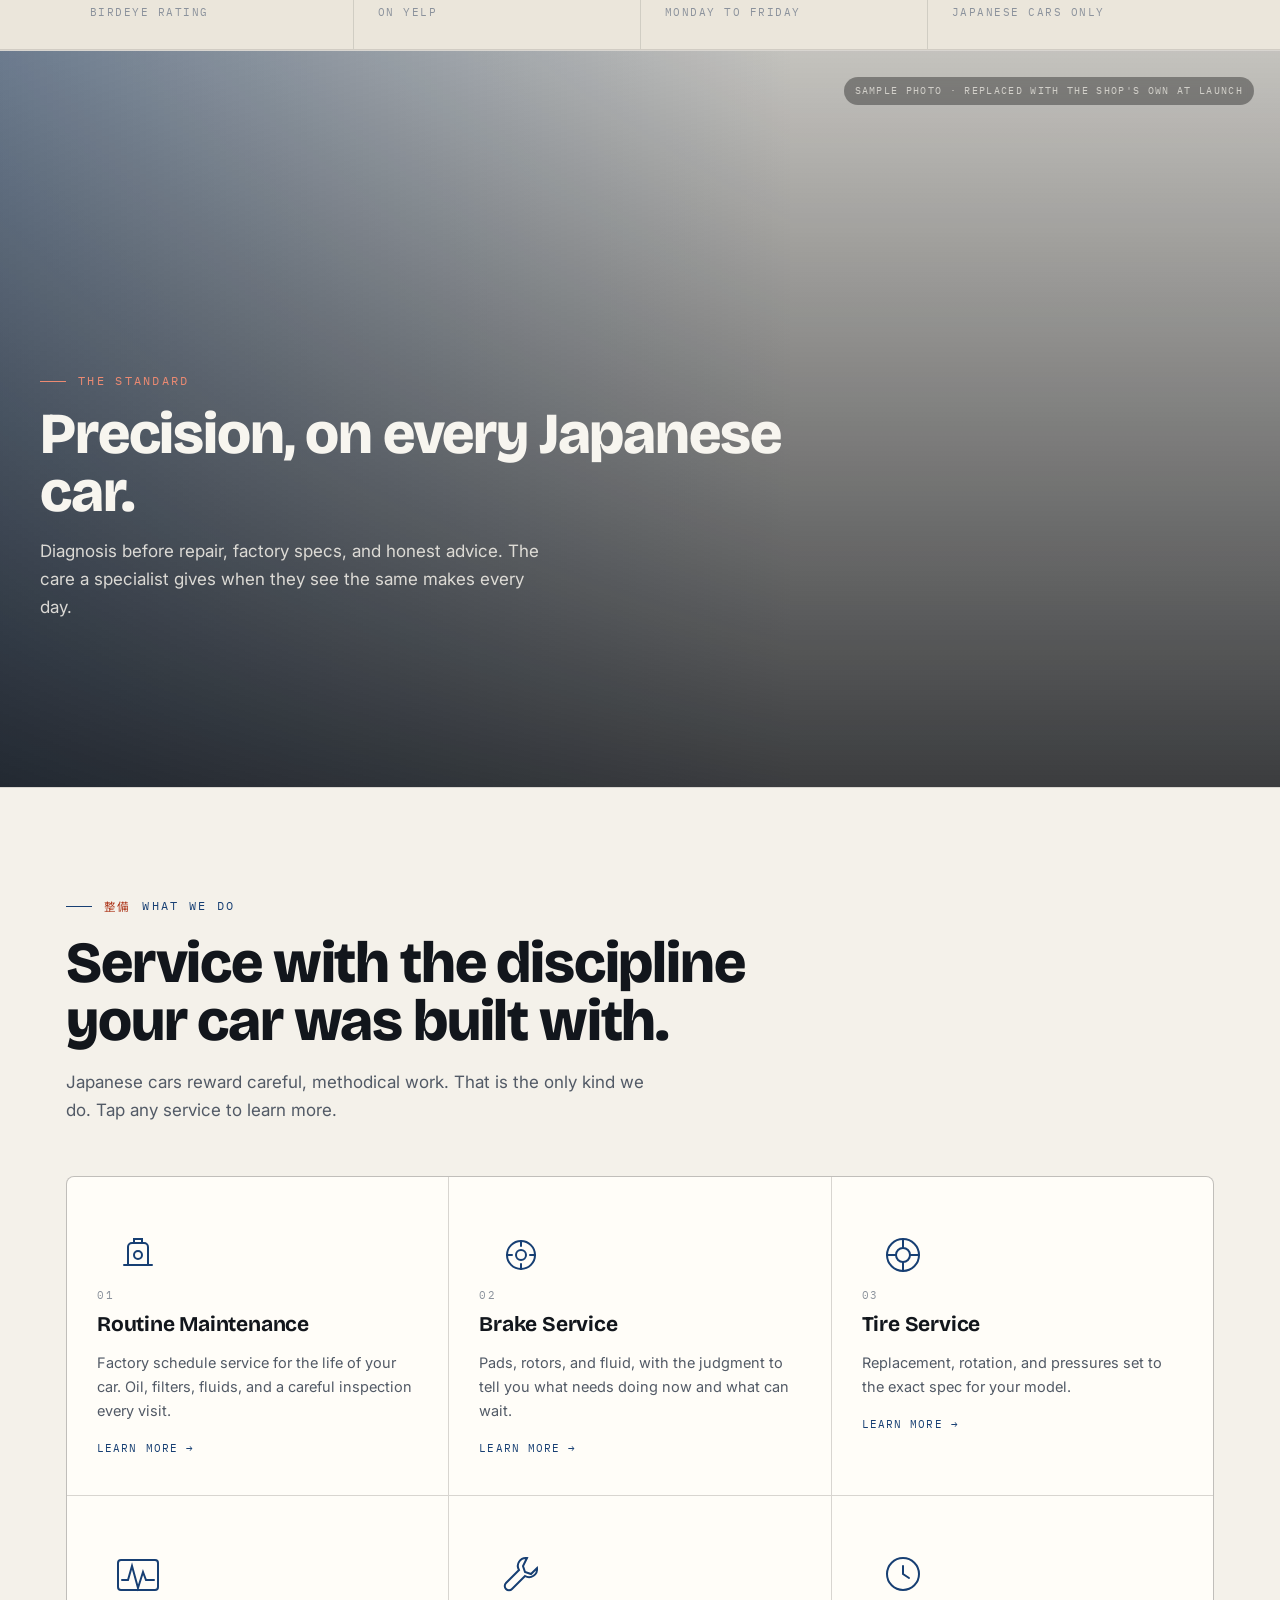
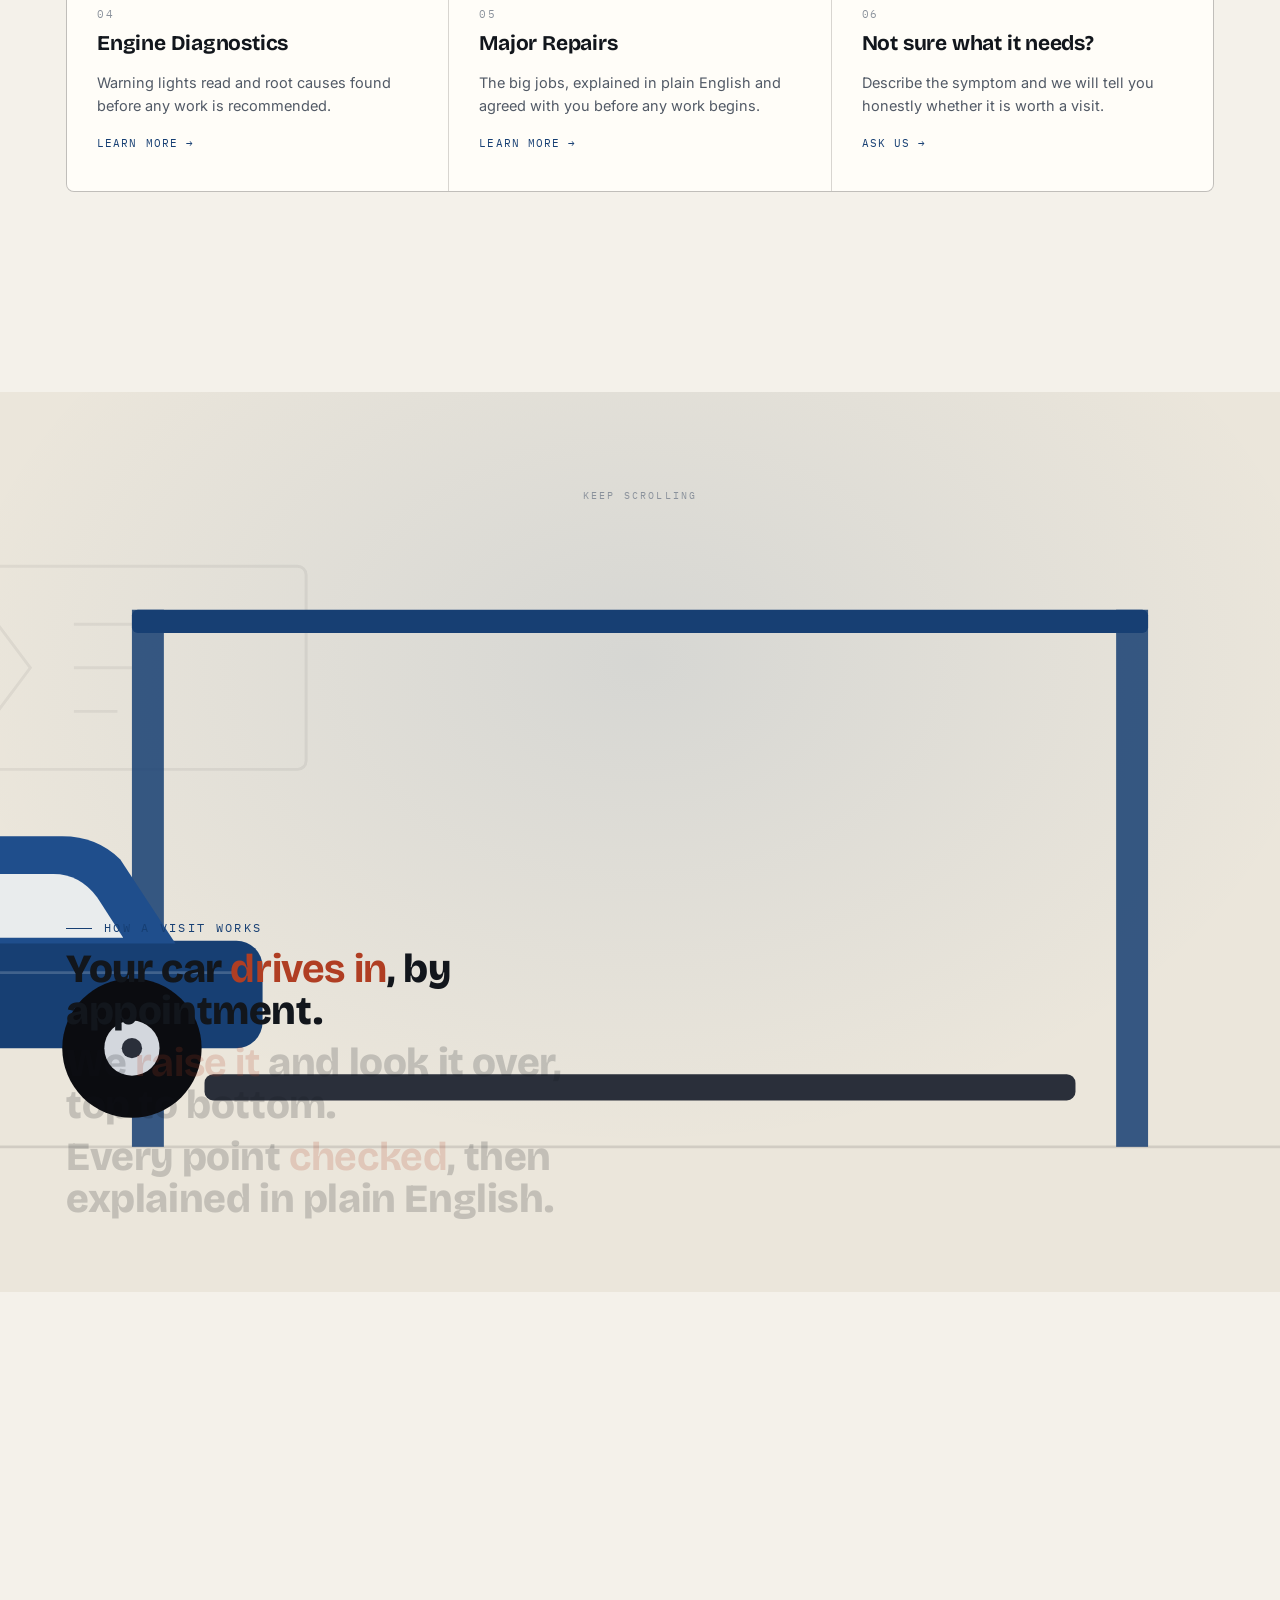
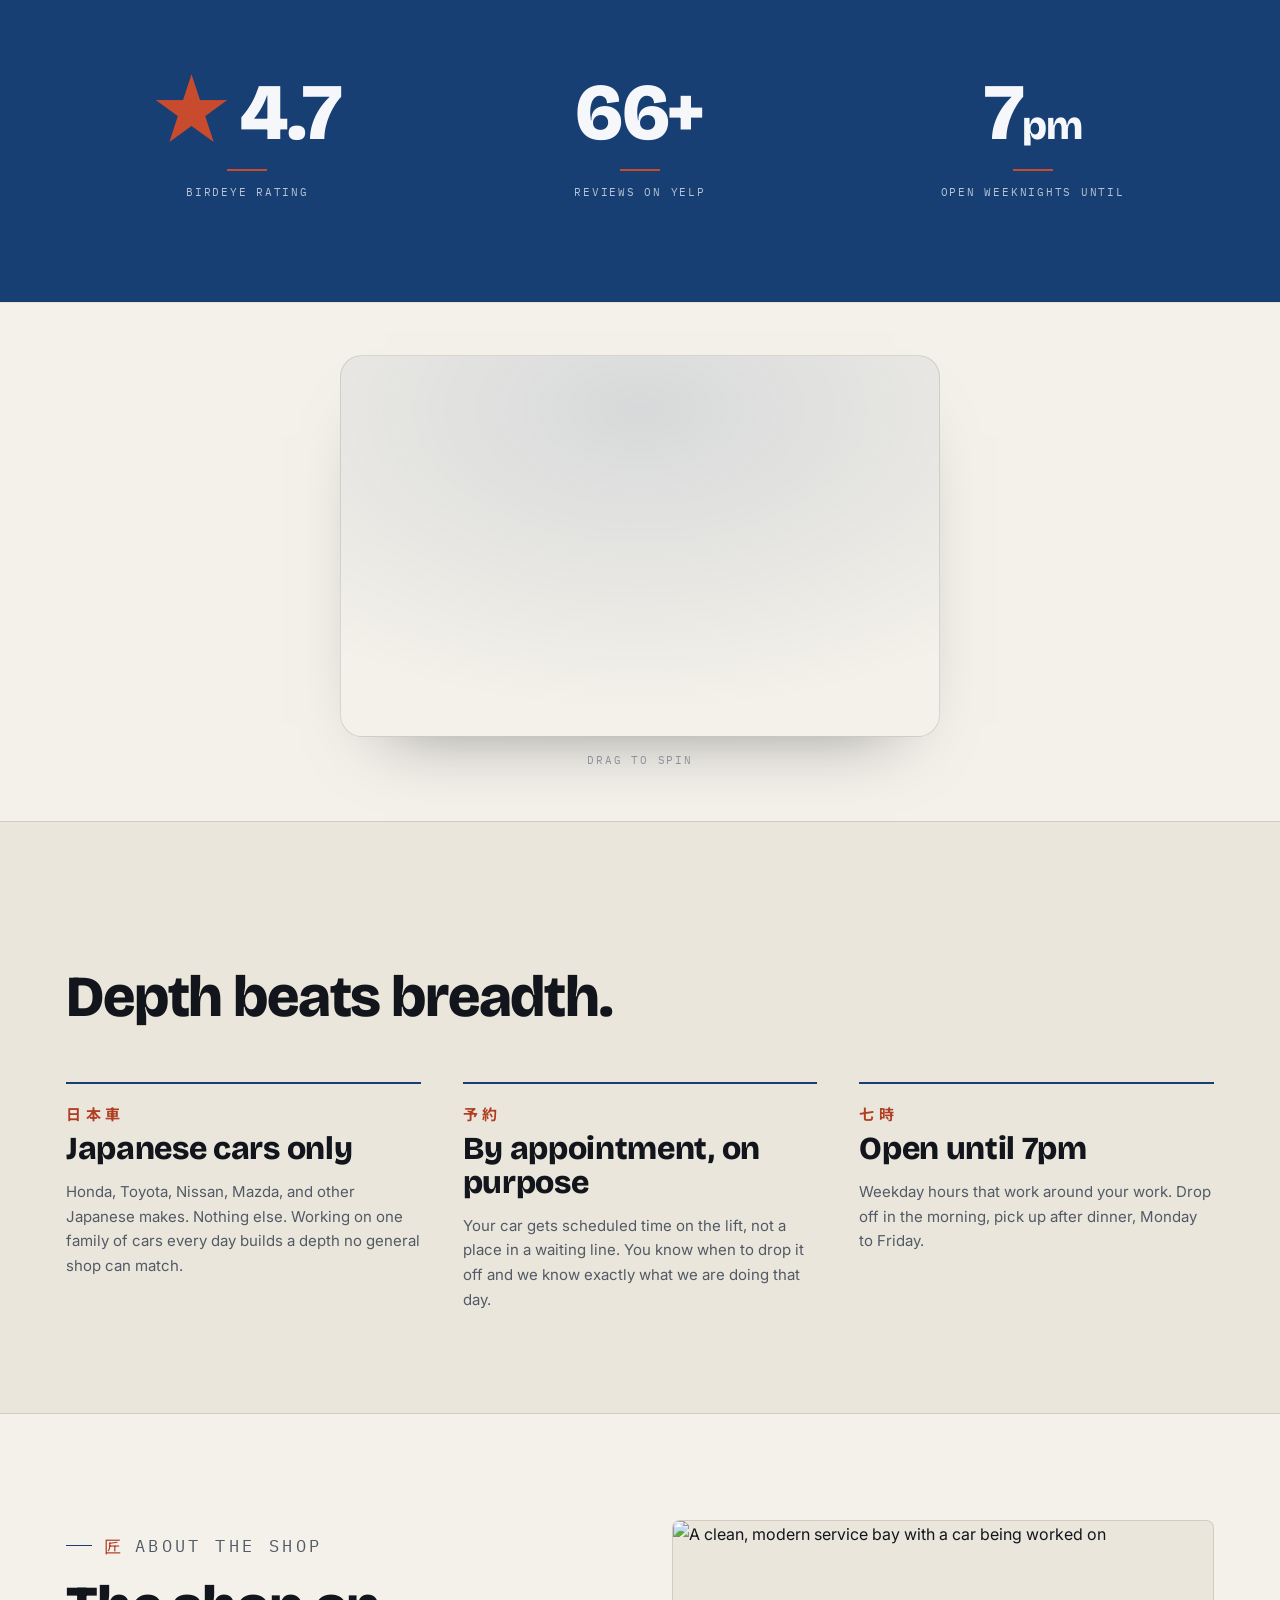
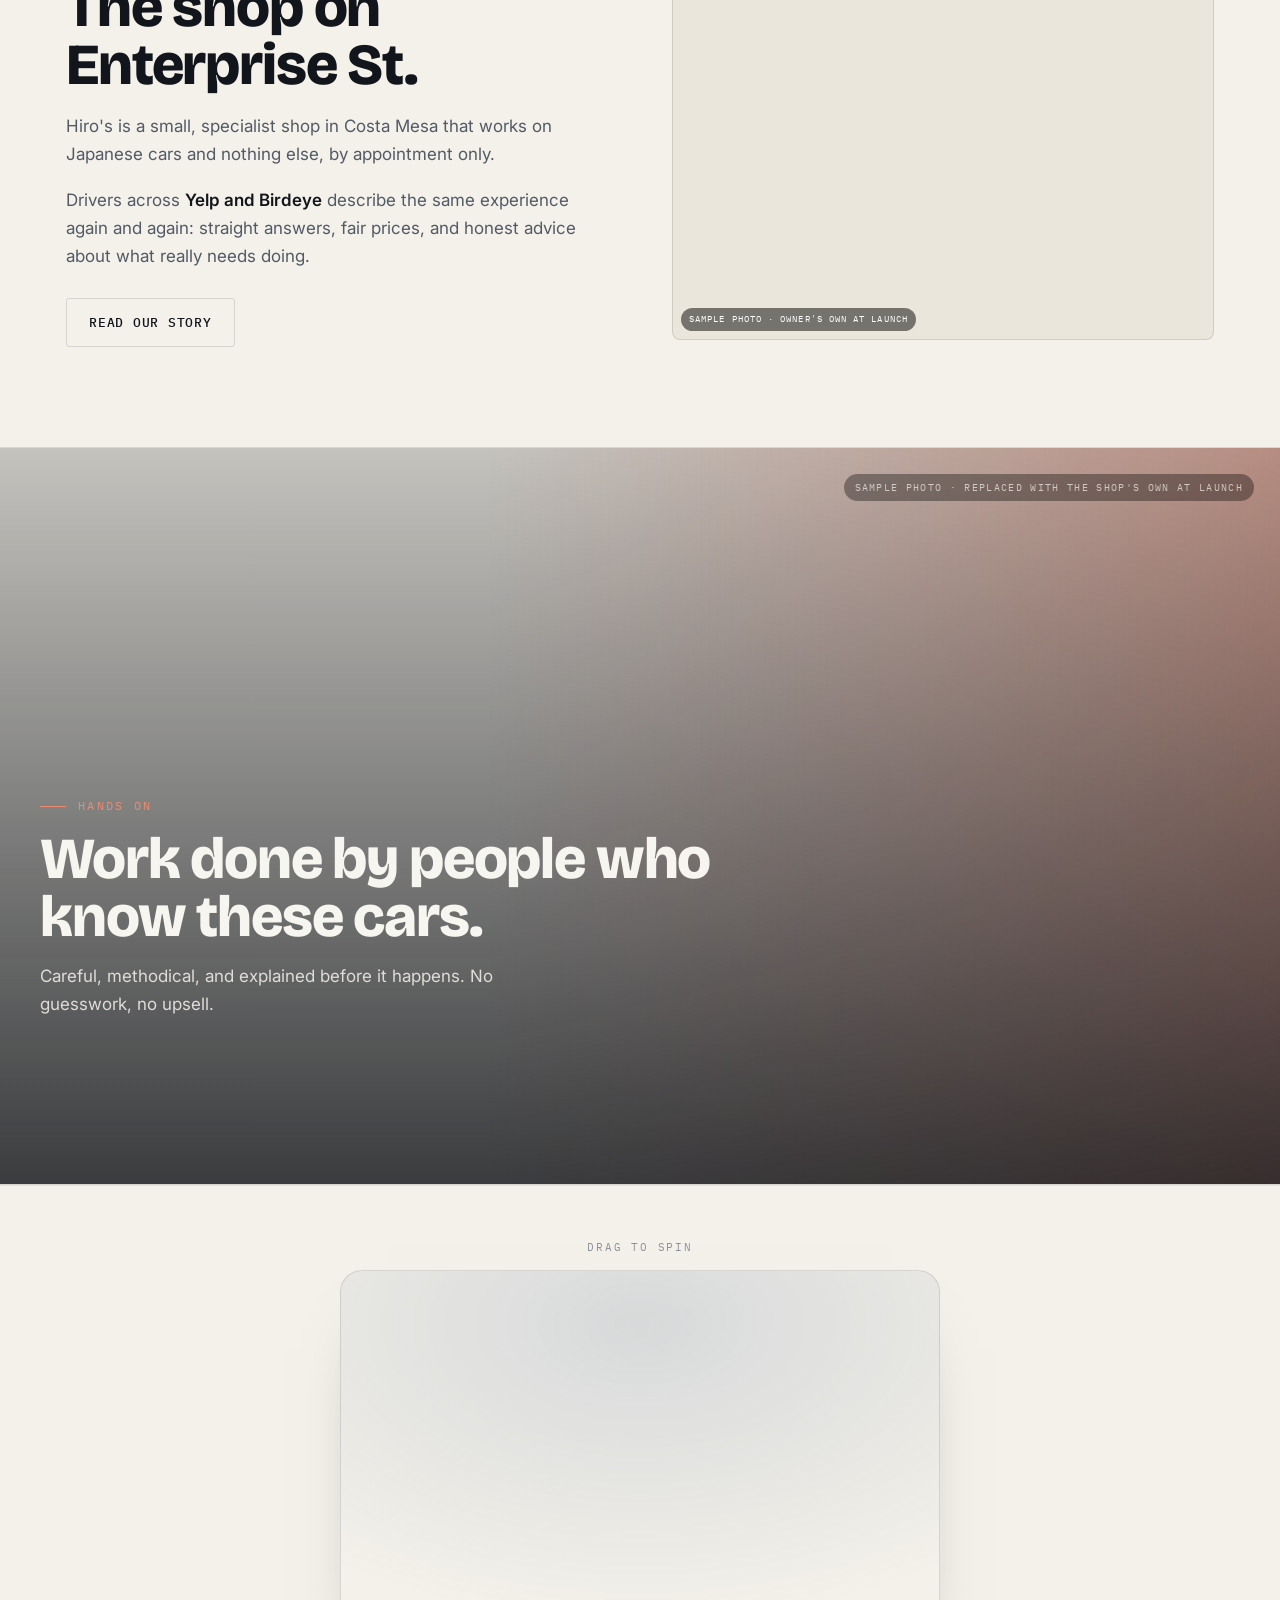
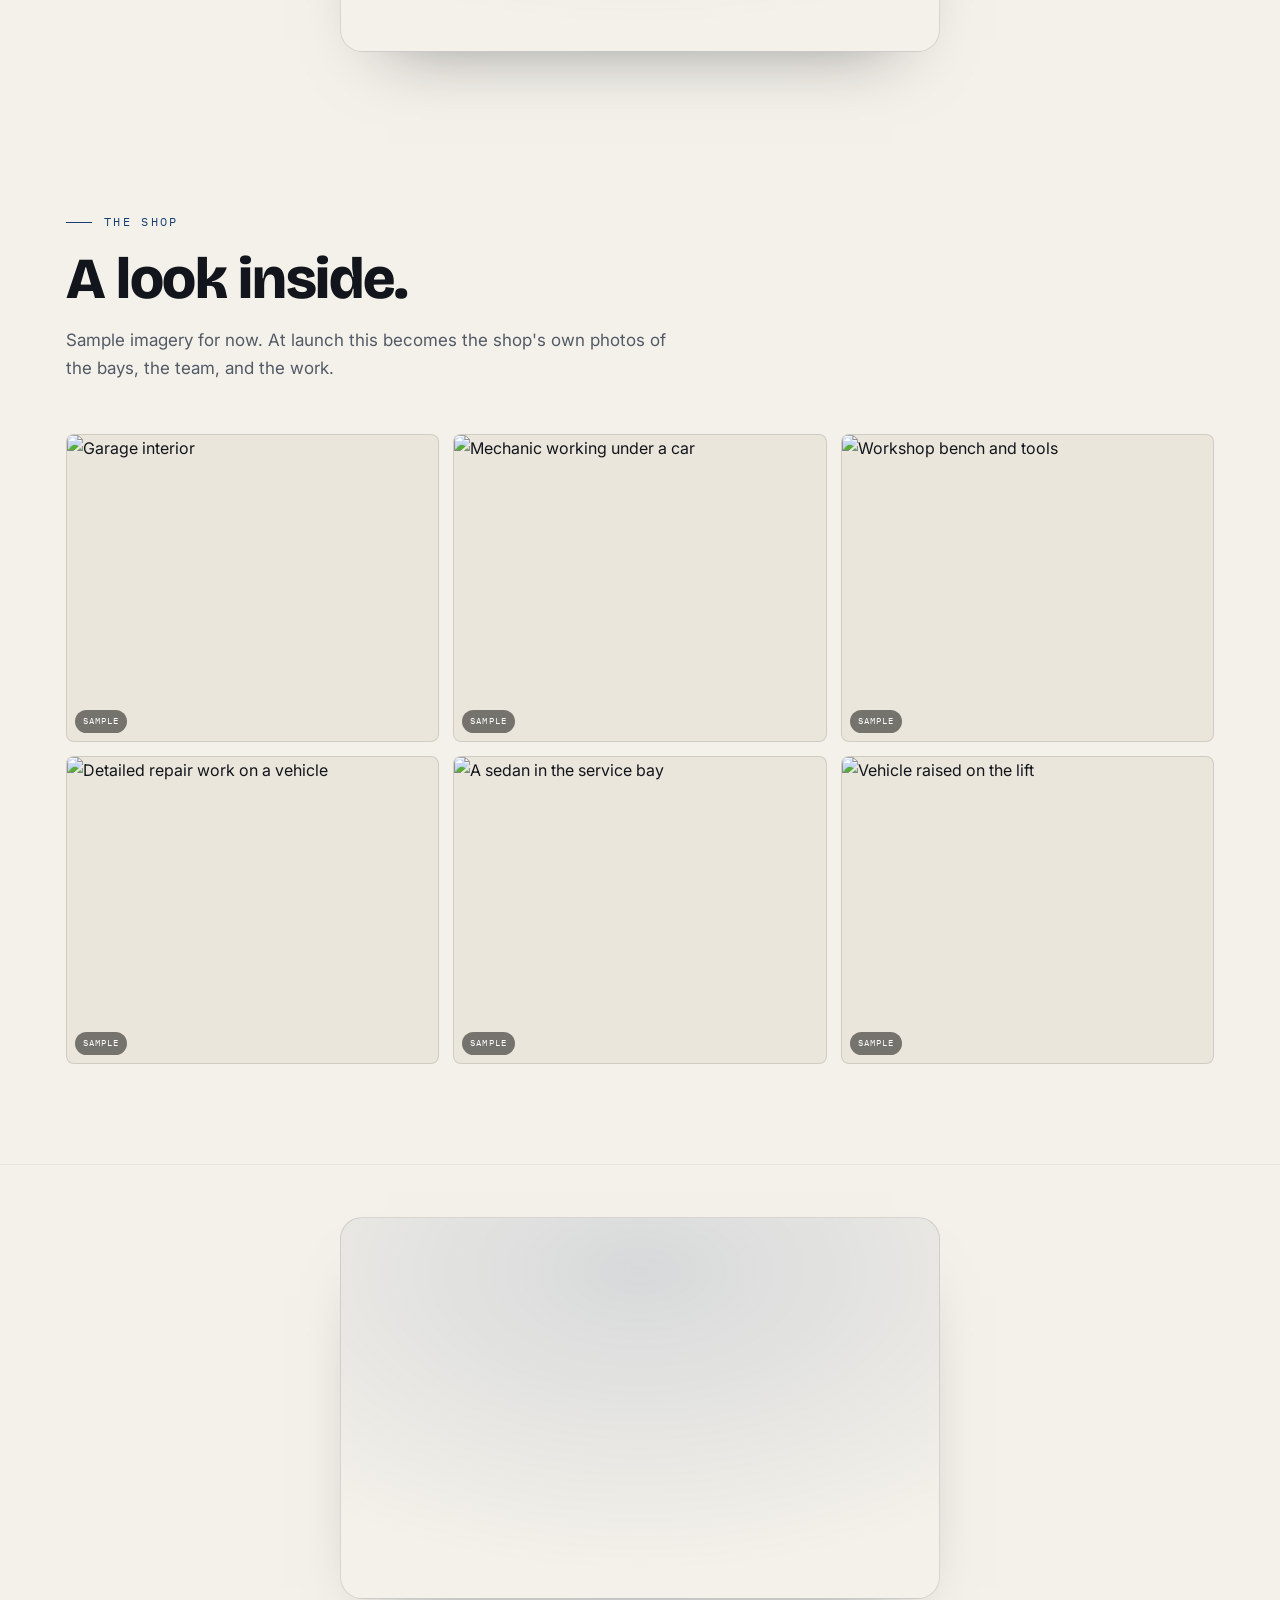
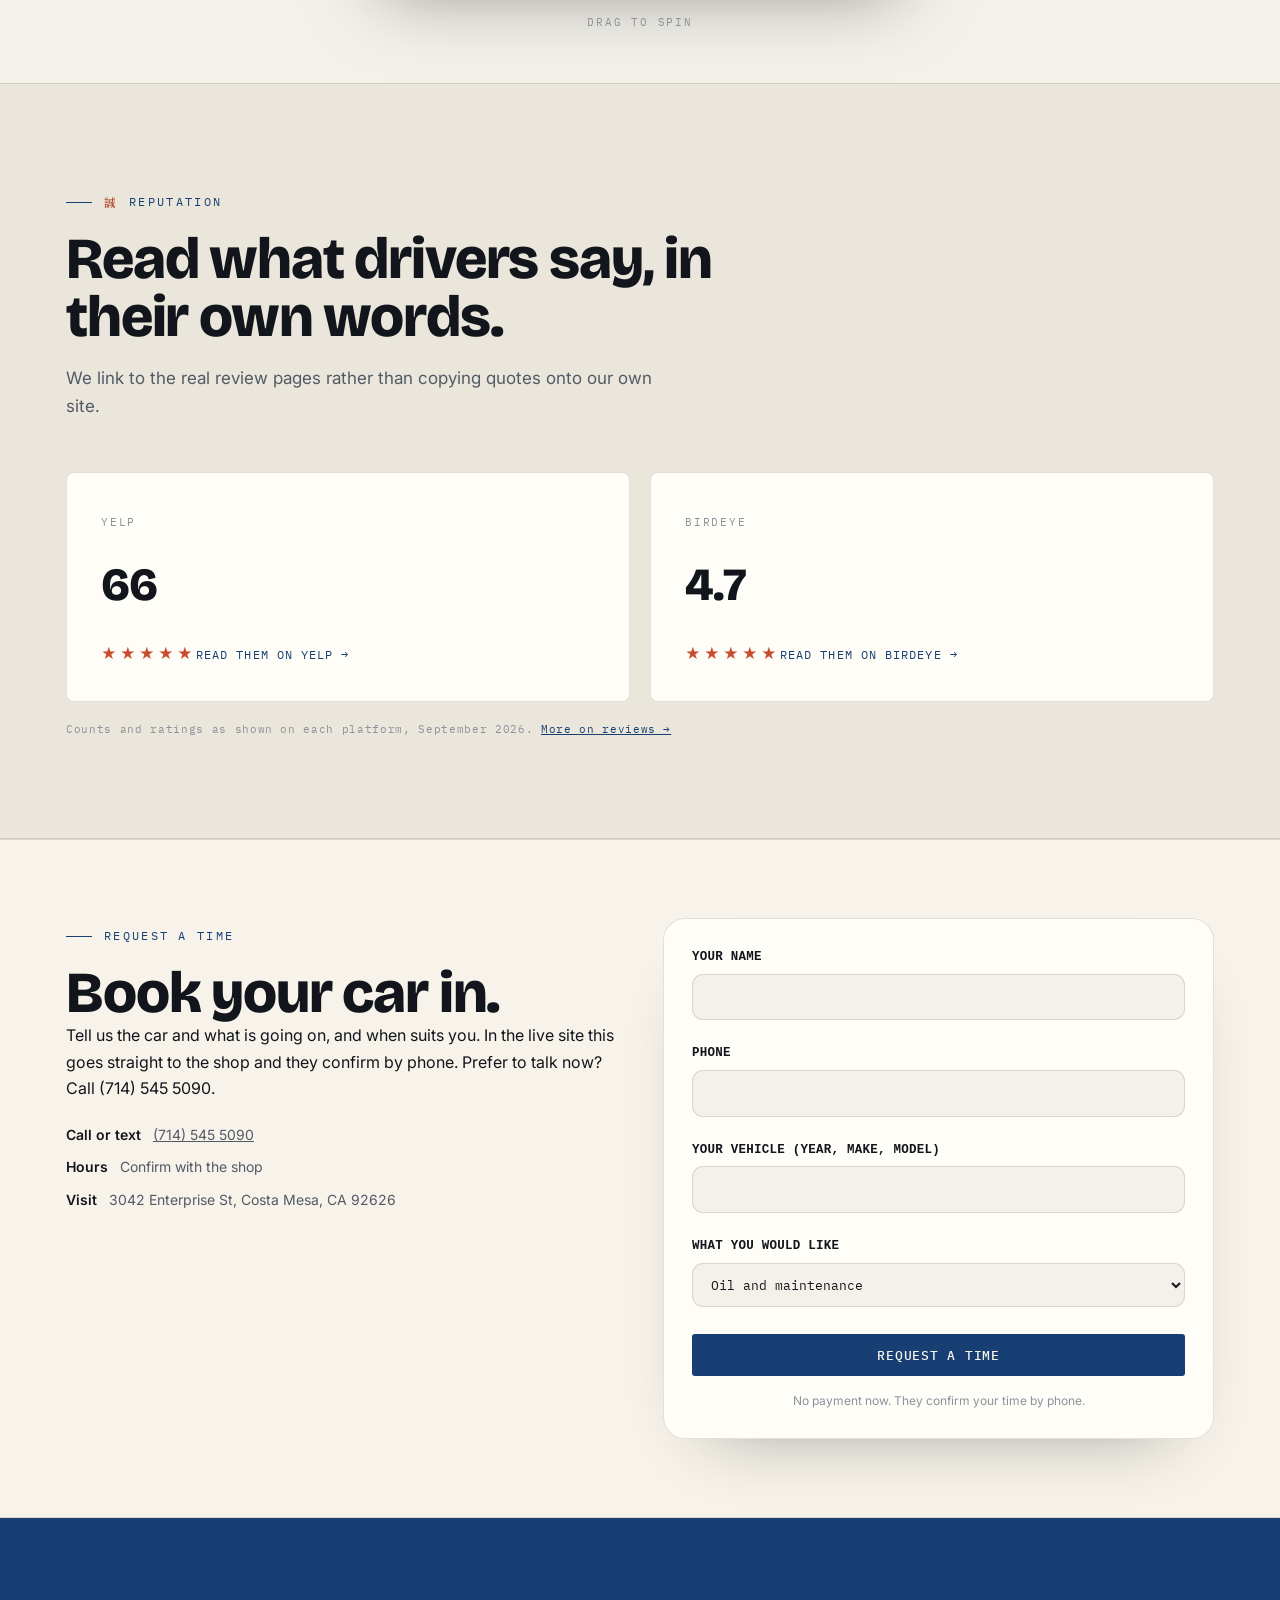
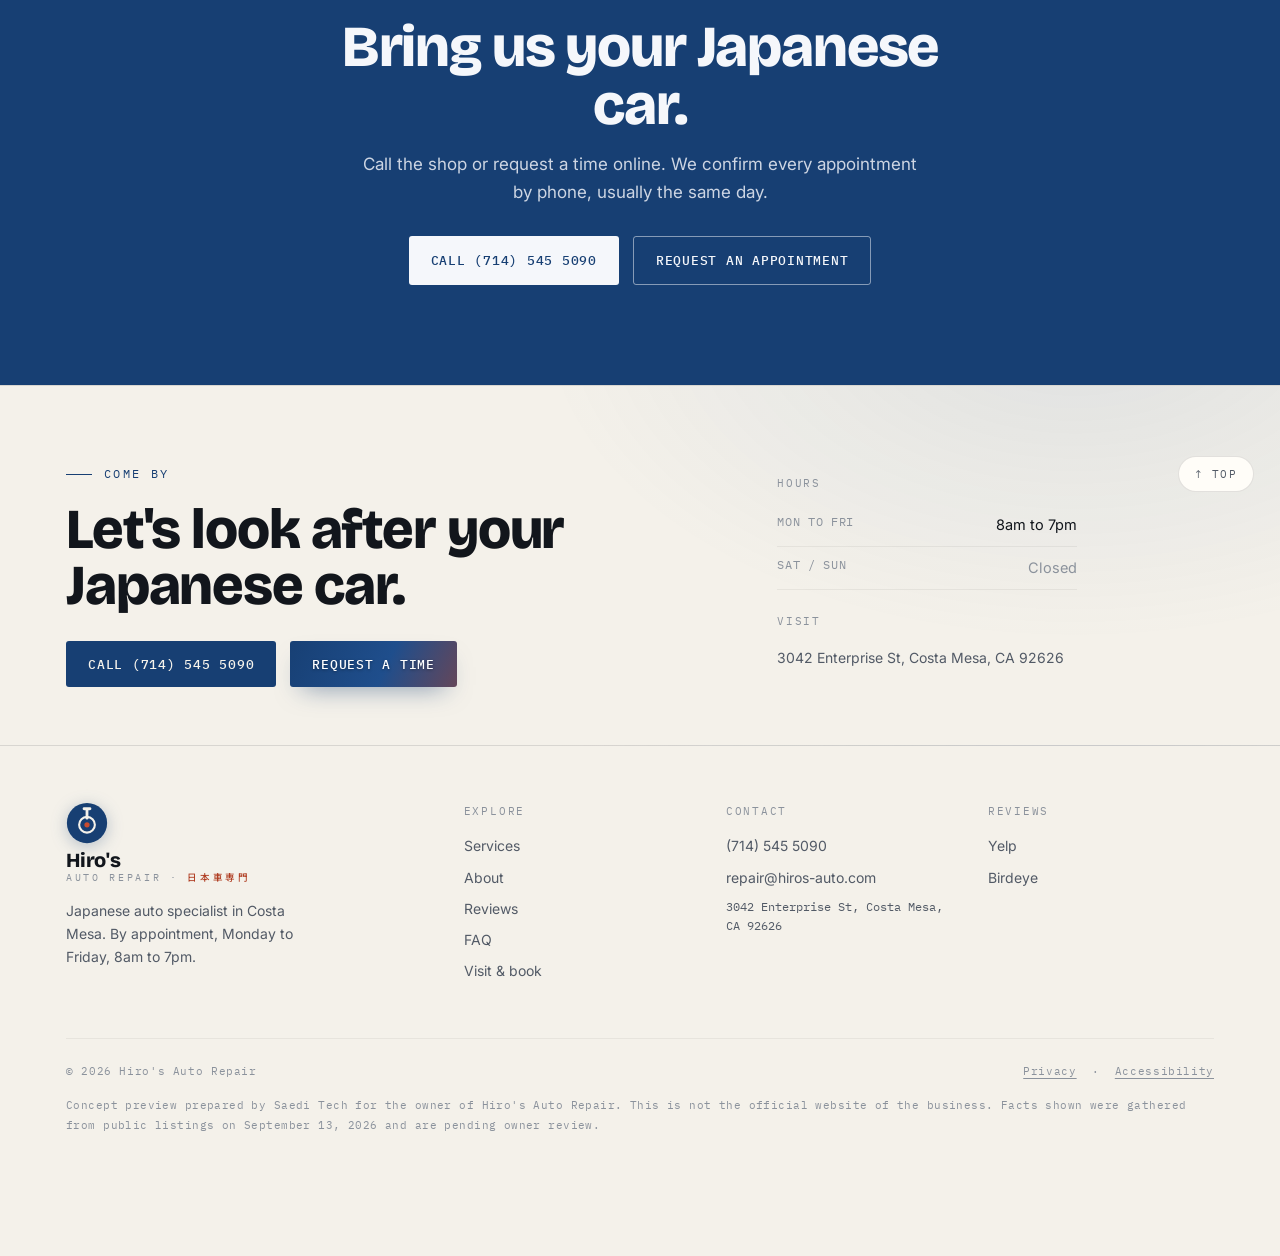
==== commit 1ceb1506: "Fix 3D hero loading, page reveal, spread 3D across page, unique heroes, correct photos Co-Authored-B" ====
--- a/index.html
+++ b/index.html
@@ -163,9 +163,9 @@
 </section>
 
 <section class="obj3dband" aria-label="Interactive 3D Brake rotor">
-  <div class="wrap o3b">
+  <div class="wrap o3b o3b-solo">
     <div class="o3b-art up"><canvas class="obj3d" data-obj="rotor" data-accent="c0392b" aria-label="Interactive 3D Brake rotor"></canvas></div>
-    <div class="o3b-copy up"><p class="kick">Interactive · Brake rotor</p><h2>Built in the browser, not a photo.</h2><p>Every one of these is a real interactive 3D model, drawn live. Drag it to spin it. The same craft goes into the whole site.</p><span class="drag">Drag to spin</span></div>
+    <span class="o3b-hint up">Drag to spin</span>
   </div>
 </section>
 <section id="why">
@@ -207,9 +207,9 @@
 </section>
 
 <section class="obj3dband alt" aria-label="Interactive 3D Engine block">
-  <div class="wrap o3b">
+  <div class="wrap o3b o3b-solo">
     <div class="o3b-art up"><canvas class="obj3d" data-obj="engine" data-accent="1f4e8c" aria-label="Interactive 3D Engine block"></canvas></div>
-    <div class="o3b-copy up"><p class="kick">Interactive · Engine block</p><h2>Real 3D, right on the page.</h2><p>No video, no image. A true model you can grab and turn, the kind of detail that makes a site feel built, not bought.</p><span class="drag">Drag to spin</span></div>
+    <span class="o3b-hint up">Drag to spin</span>
   </div>
 </section>
 <section id="gallery">
@@ -230,9 +230,9 @@
 
 
 <section class="obj3dband" aria-label="Interactive 3D Muffler">
-  <div class="wrap o3b">
+  <div class="wrap o3b o3b-solo">
     <div class="o3b-art up"><canvas class="obj3d" data-obj="muffler" aria-label="Interactive 3D Muffler"></canvas></div>
-    <div class="o3b-copy up"><p class="kick">Interactive · Muffler</p><h2>A little motion, on purpose.</h2><p>Small interactive touches like this are what make a page memorable. Drag it around and see.</p><span class="drag">Drag to spin</span></div>
+    <span class="o3b-hint up">Drag to spin</span>
   </div>
 </section>
 <section id="reviews" class="band">
--- a/assets/site.css
+++ b/assets/site.css
@@ -423,3 +423,9 @@
 .navlinks a[href$="#book"]::after{display:none !important}
 /* ---- footer reveal + CTA polish ---- */
 .foot-hero .foot-cta h2{transition:transform .7s var(--ease),opacity .7s var(--ease)}
+
+/* ---- 3D moments: object only, no marketing copy (beauty) ---- */
+.obj3dband{padding:52px 0}
+.obj3dband .o3b.o3b-solo{flex-direction:column;align-items:center;gap:14px}
+.obj3dband .o3b-solo .o3b-art{flex:0 1 auto;width:100%;max-width:600px}
+.obj3dband .o3b-solo .o3b-hint{font-family:'IBM Plex Mono',monospace;font-size:11px;letter-spacing:.16em;text-transform:uppercase;color:var(--faint)}
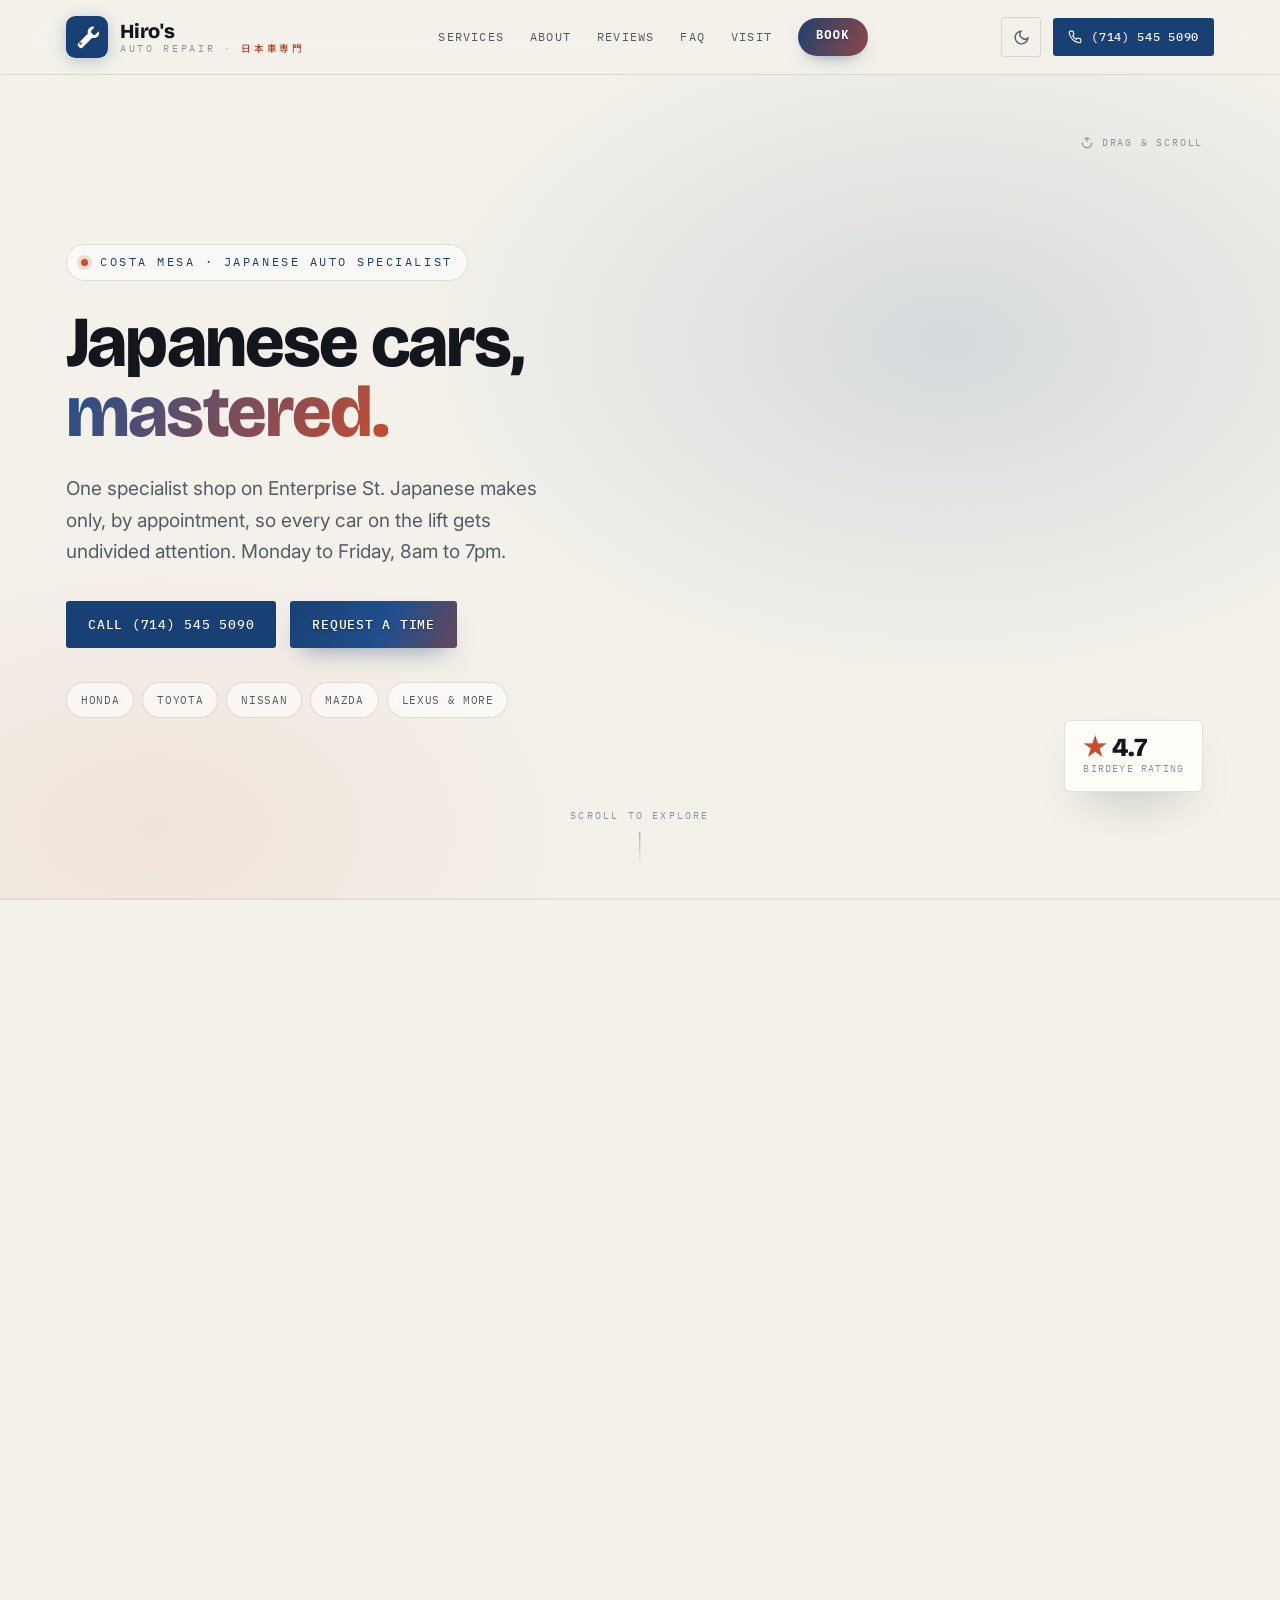
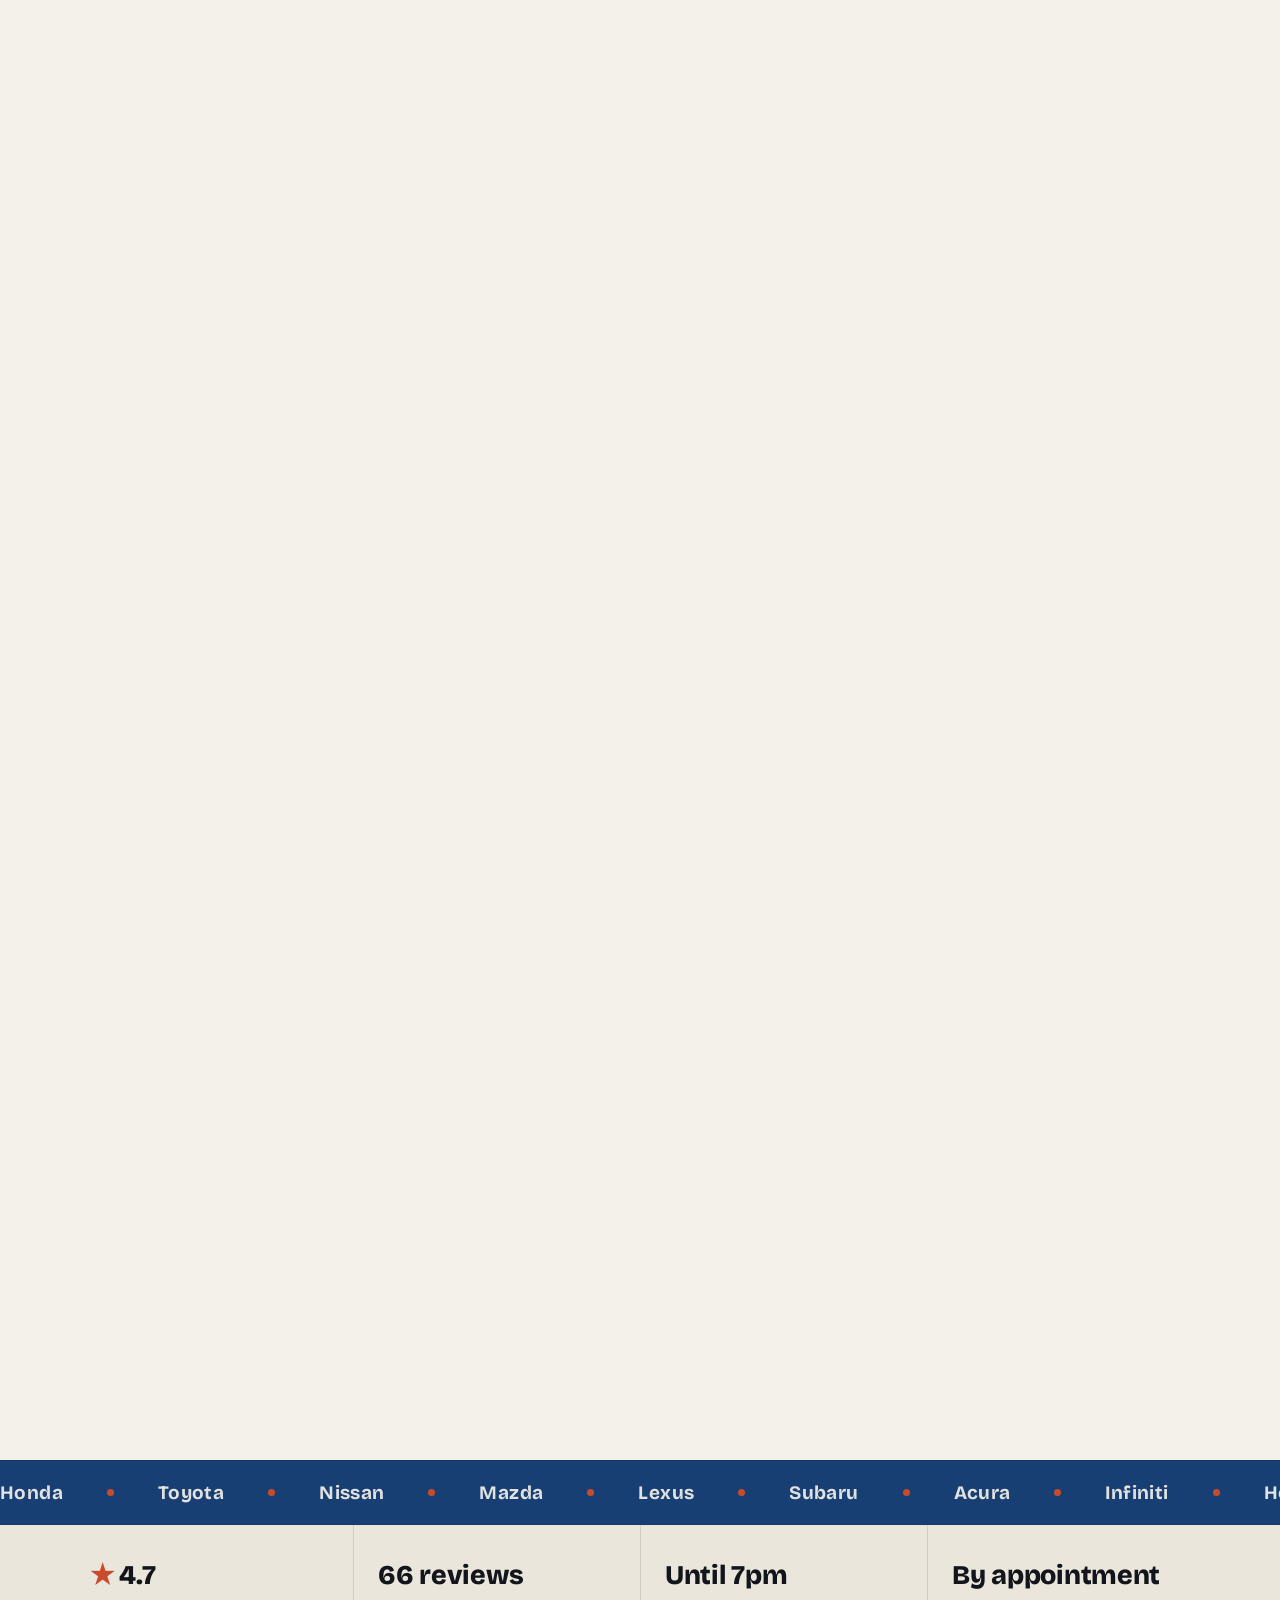
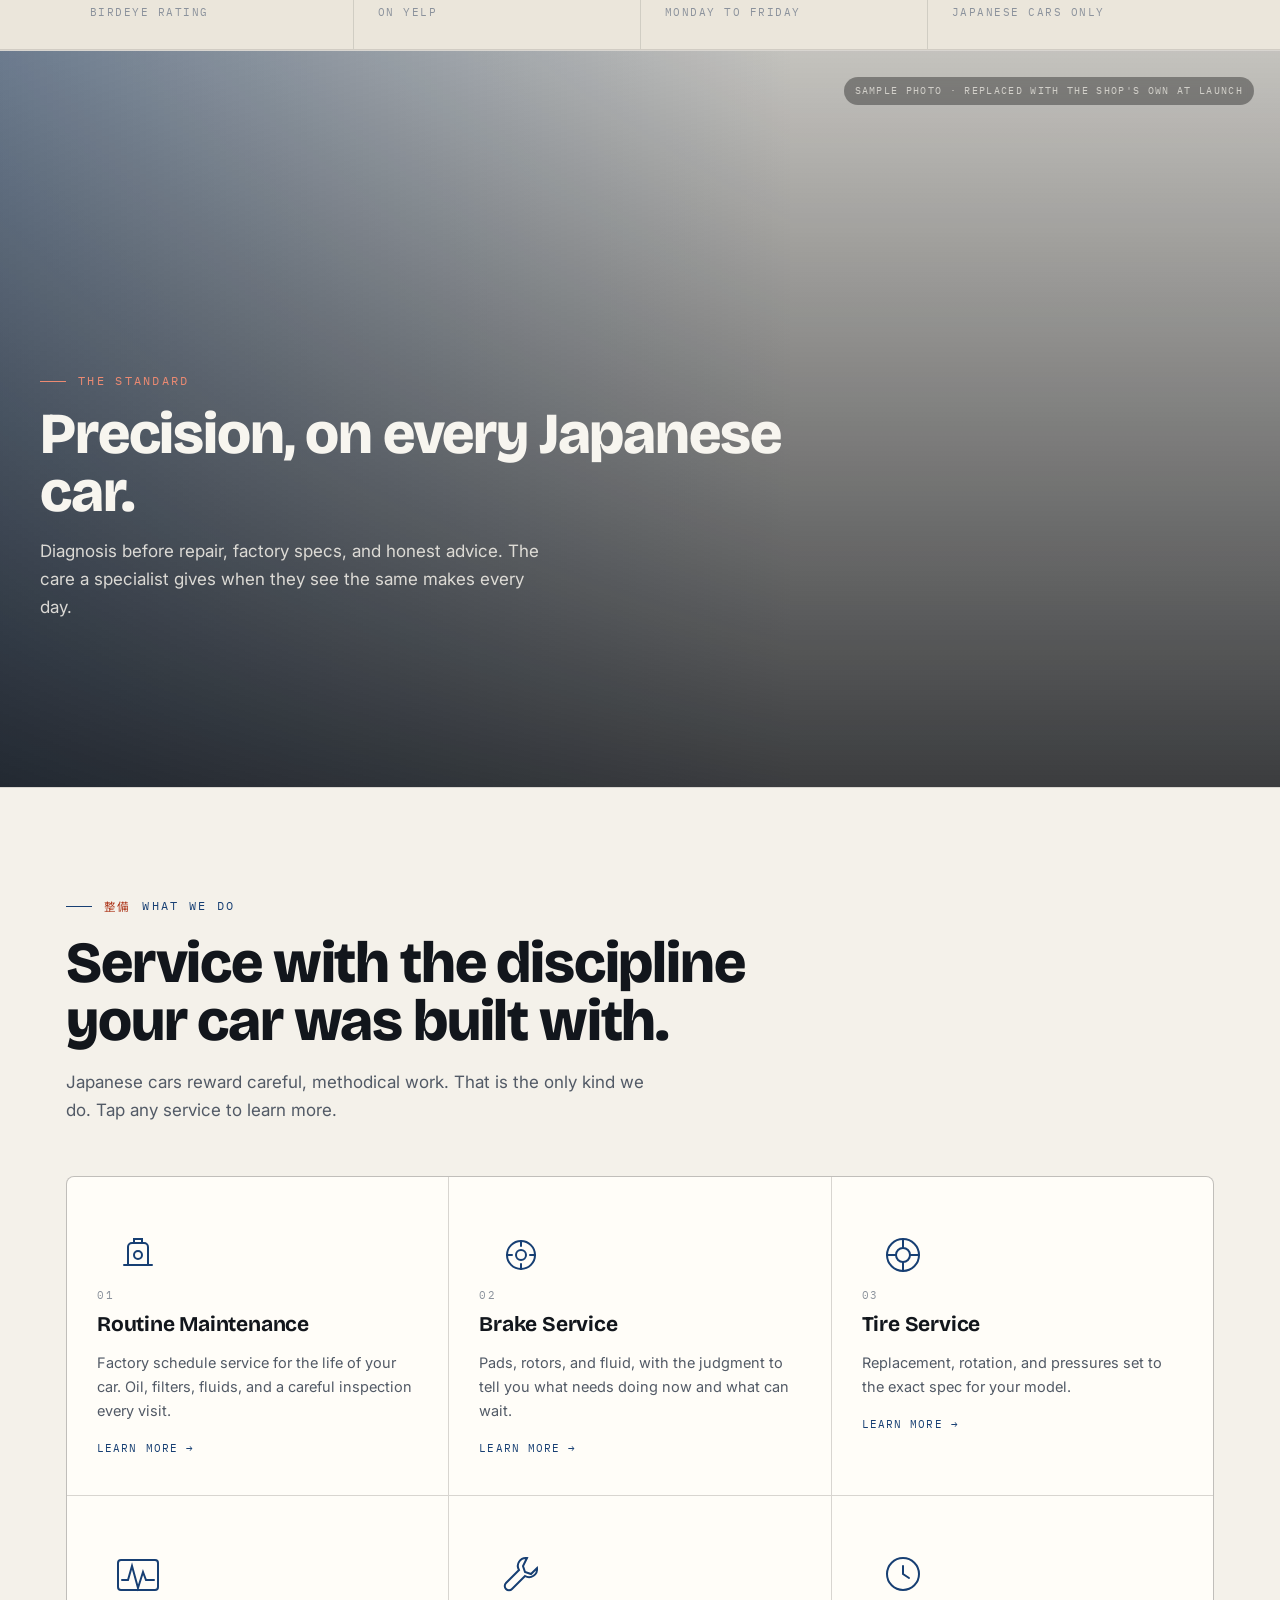
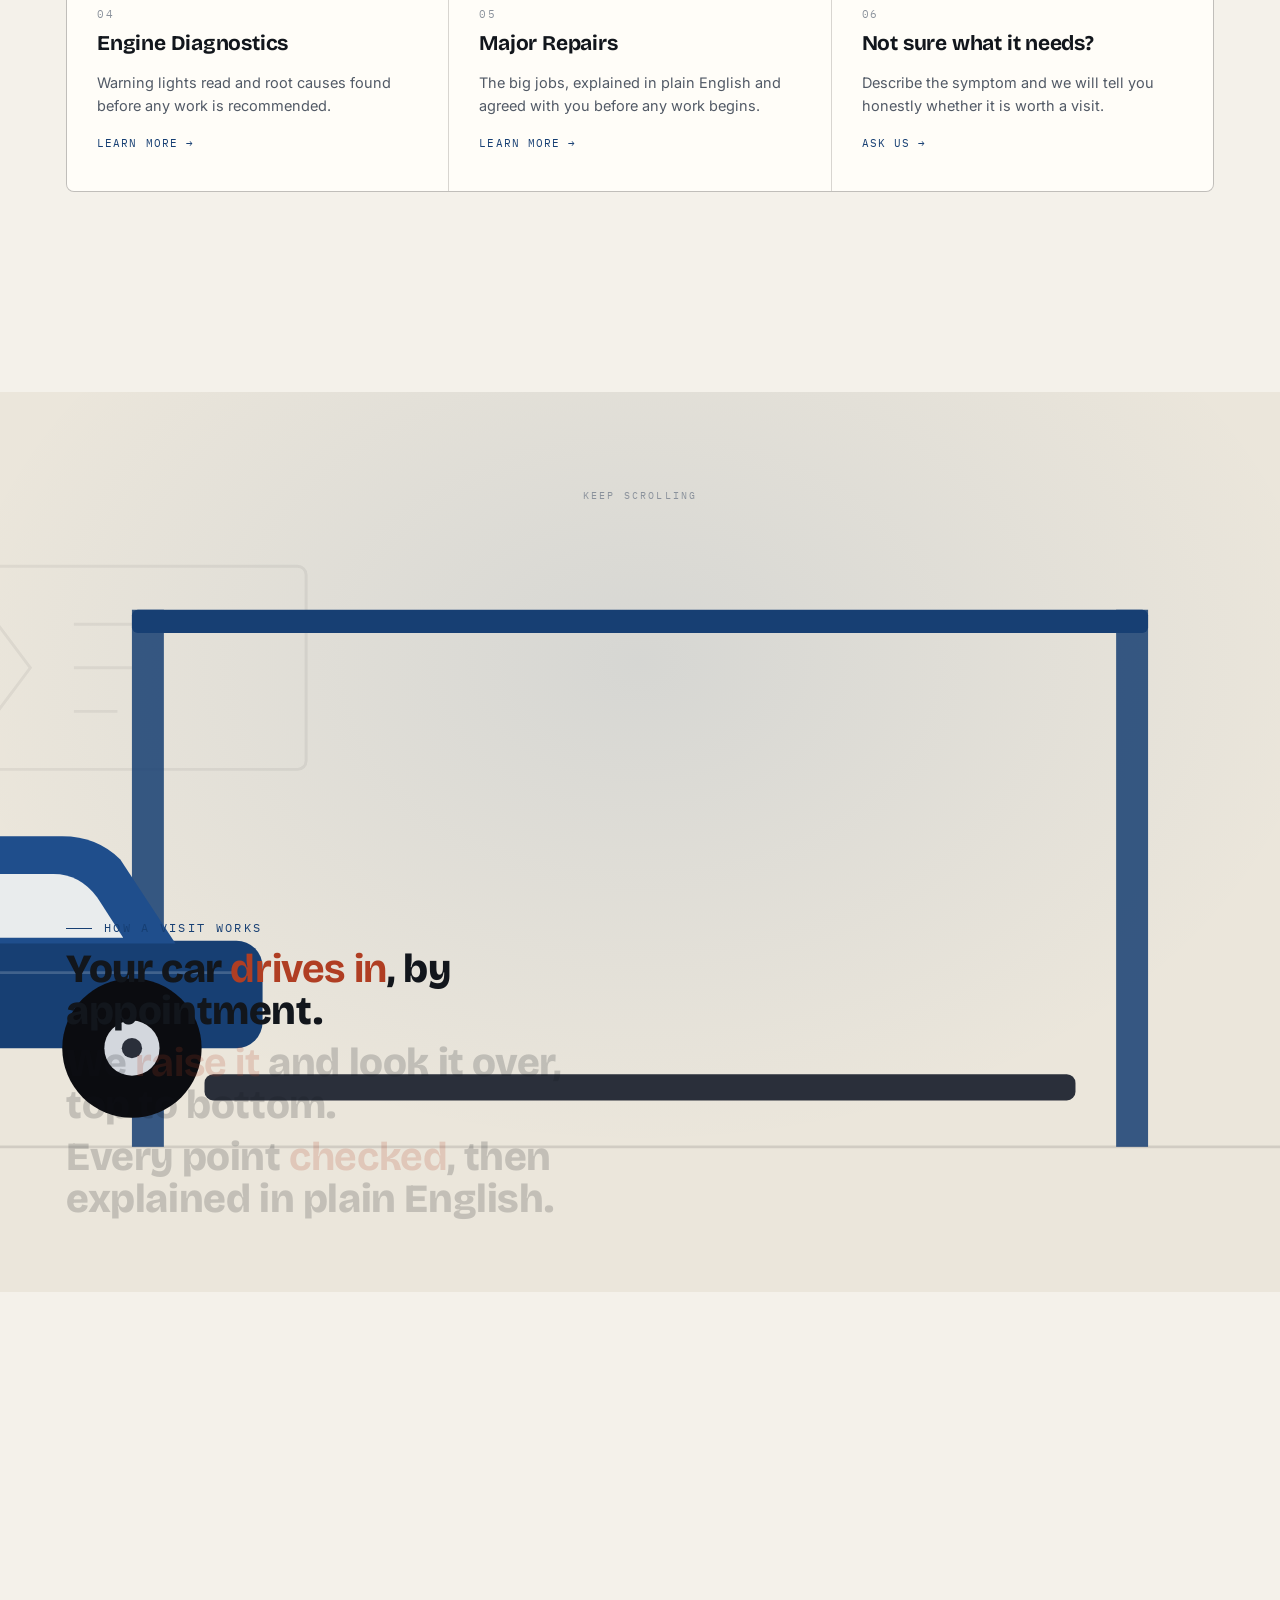
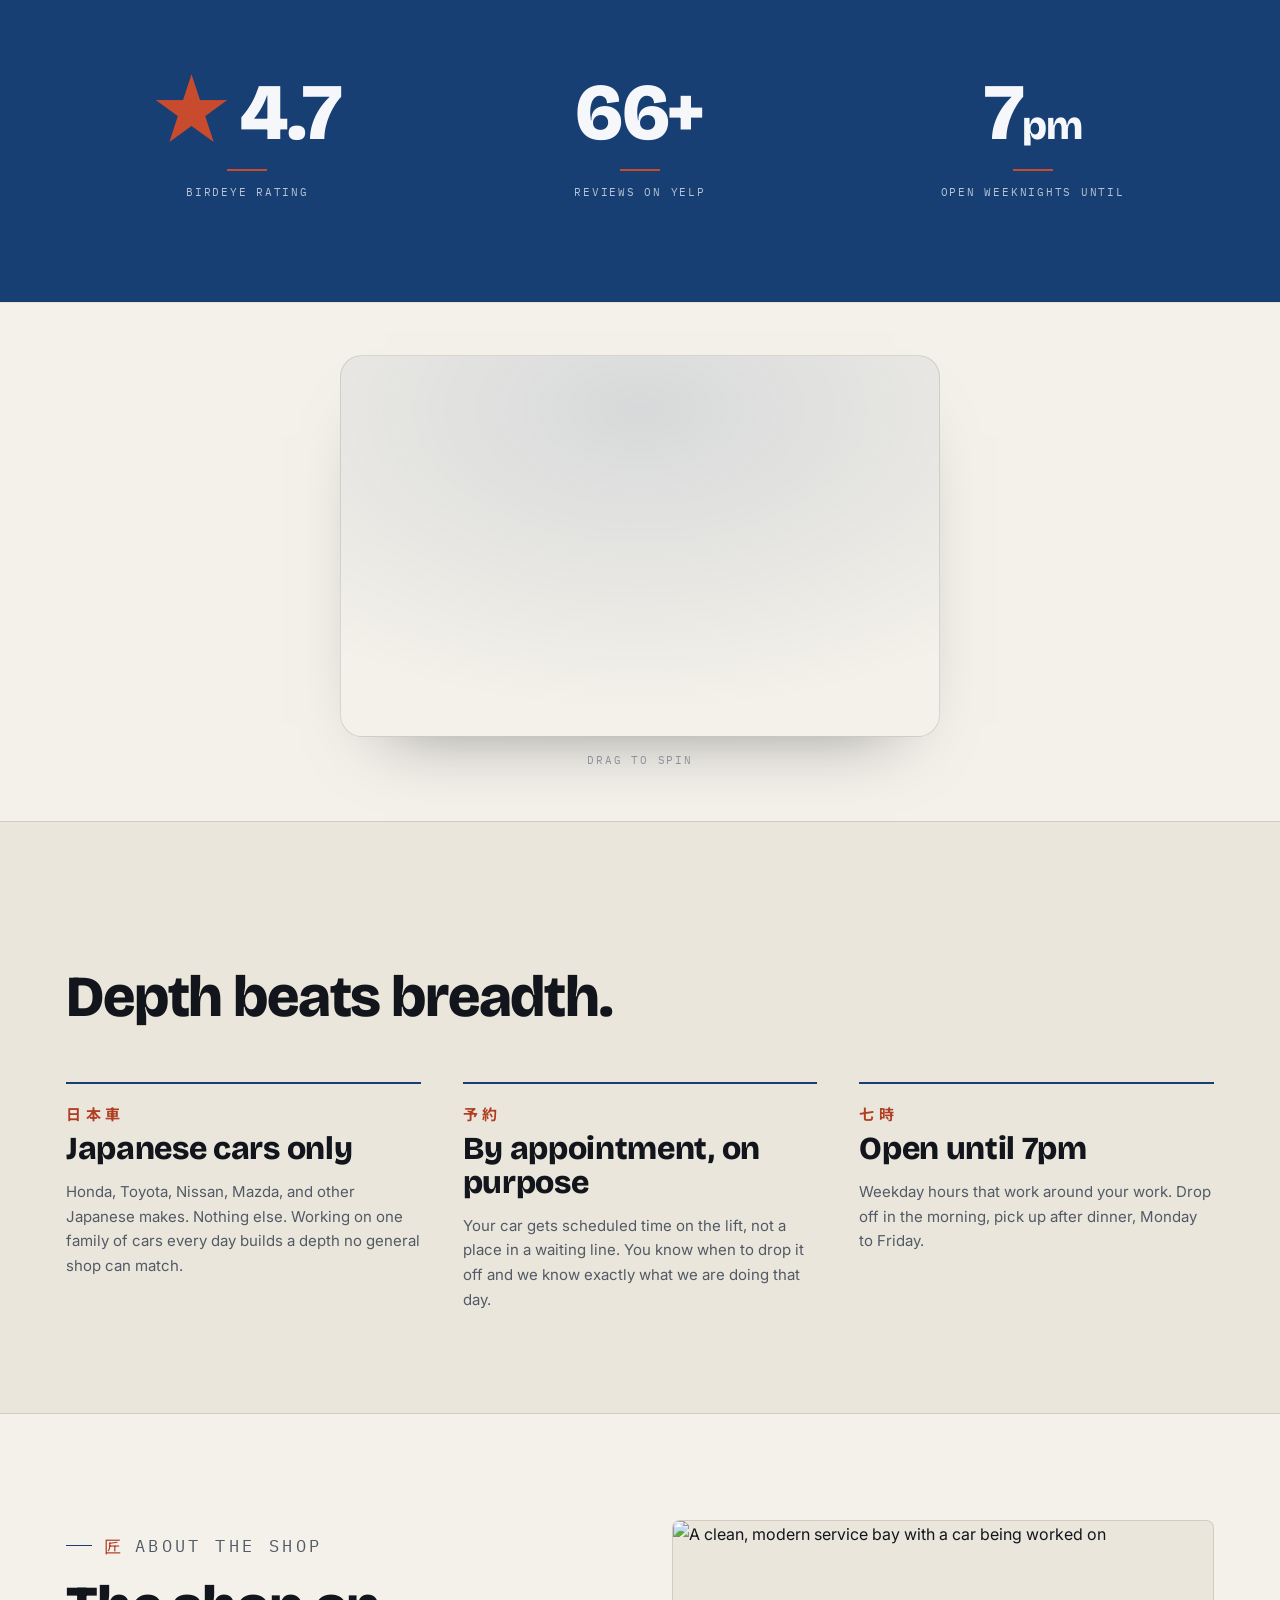
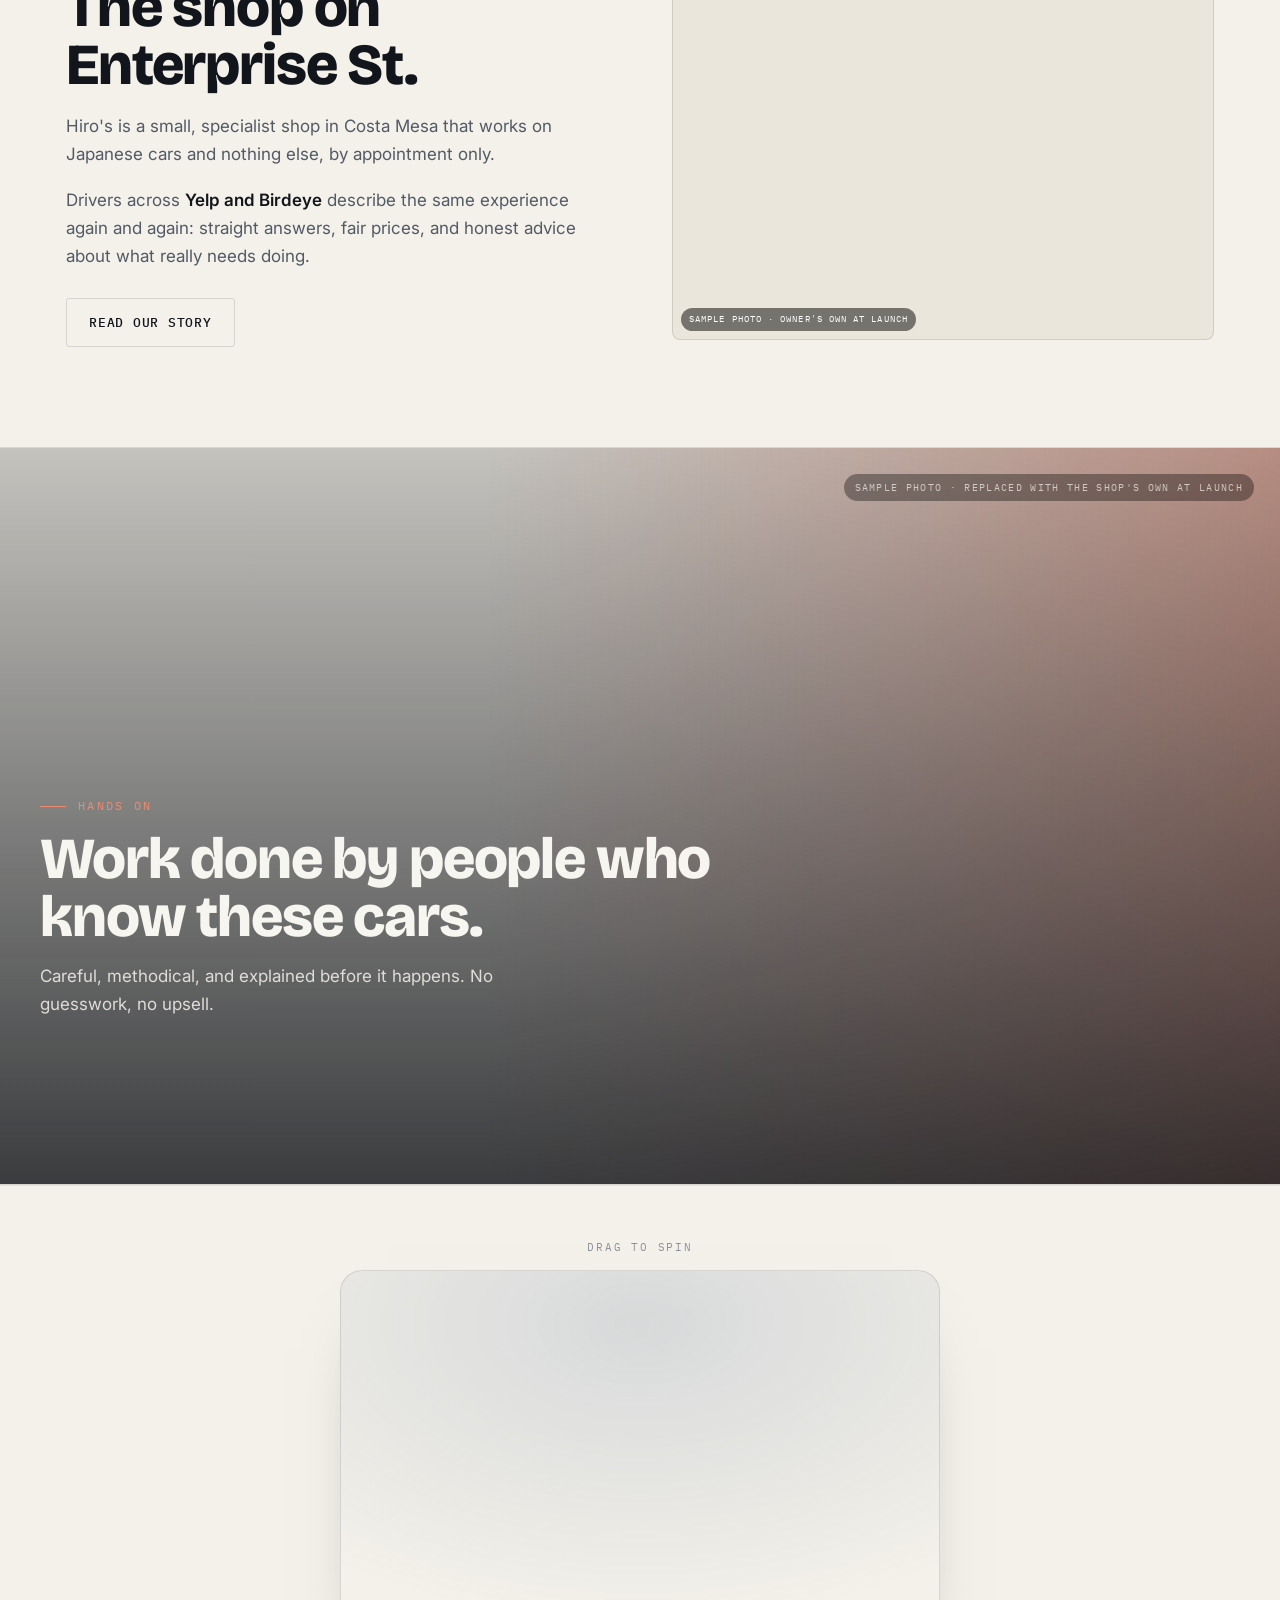
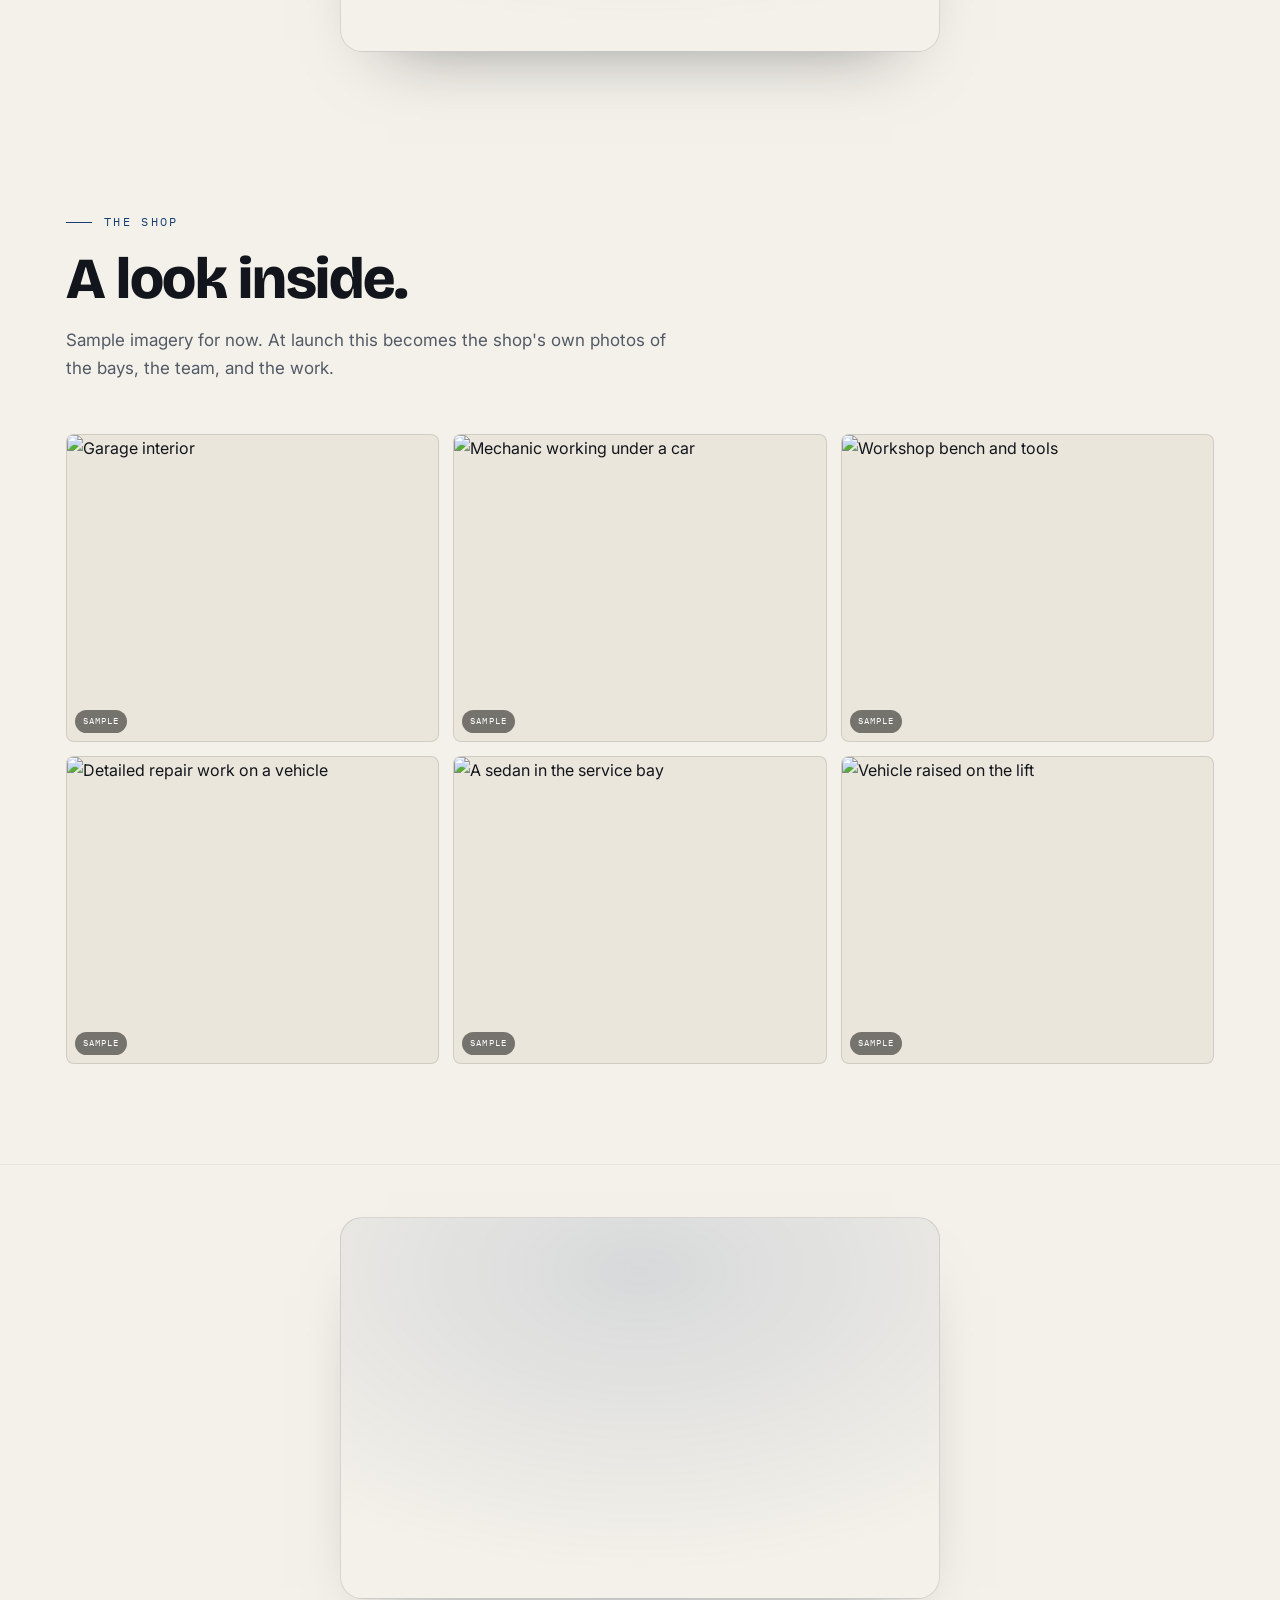
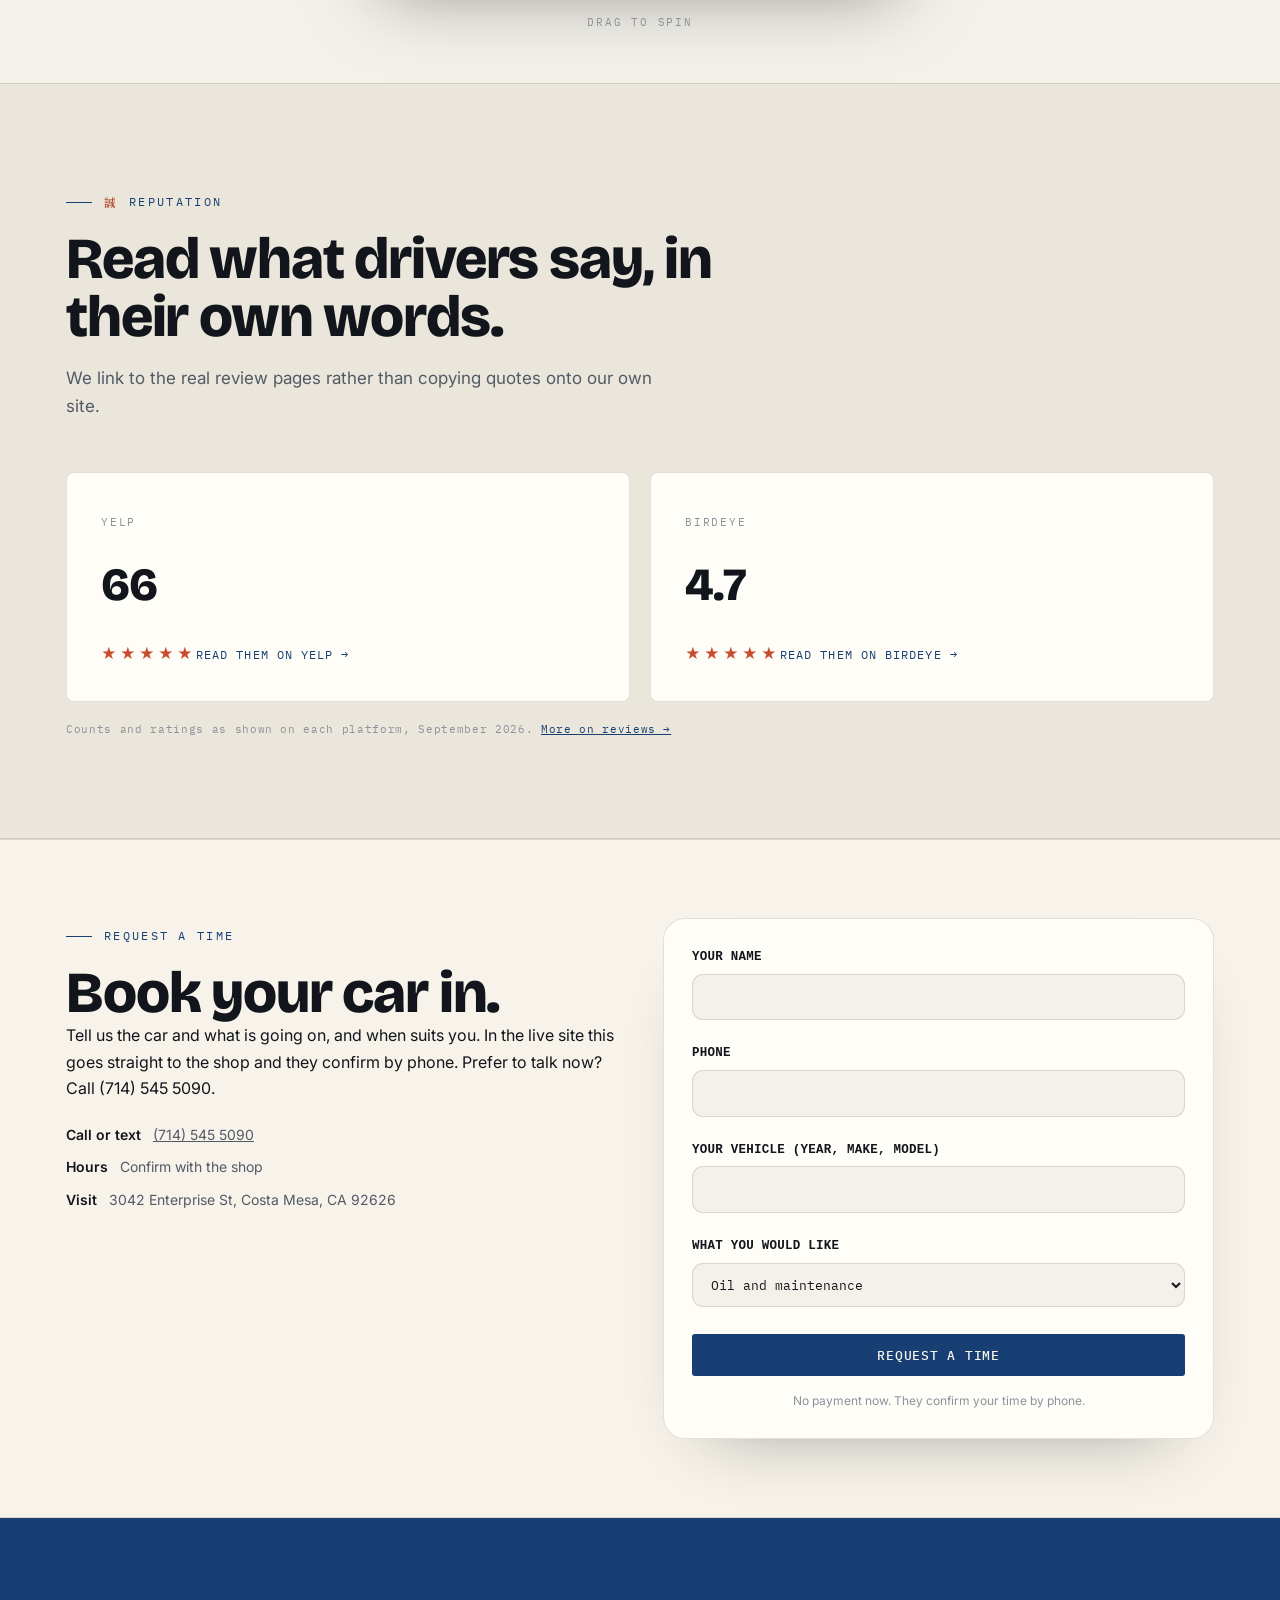
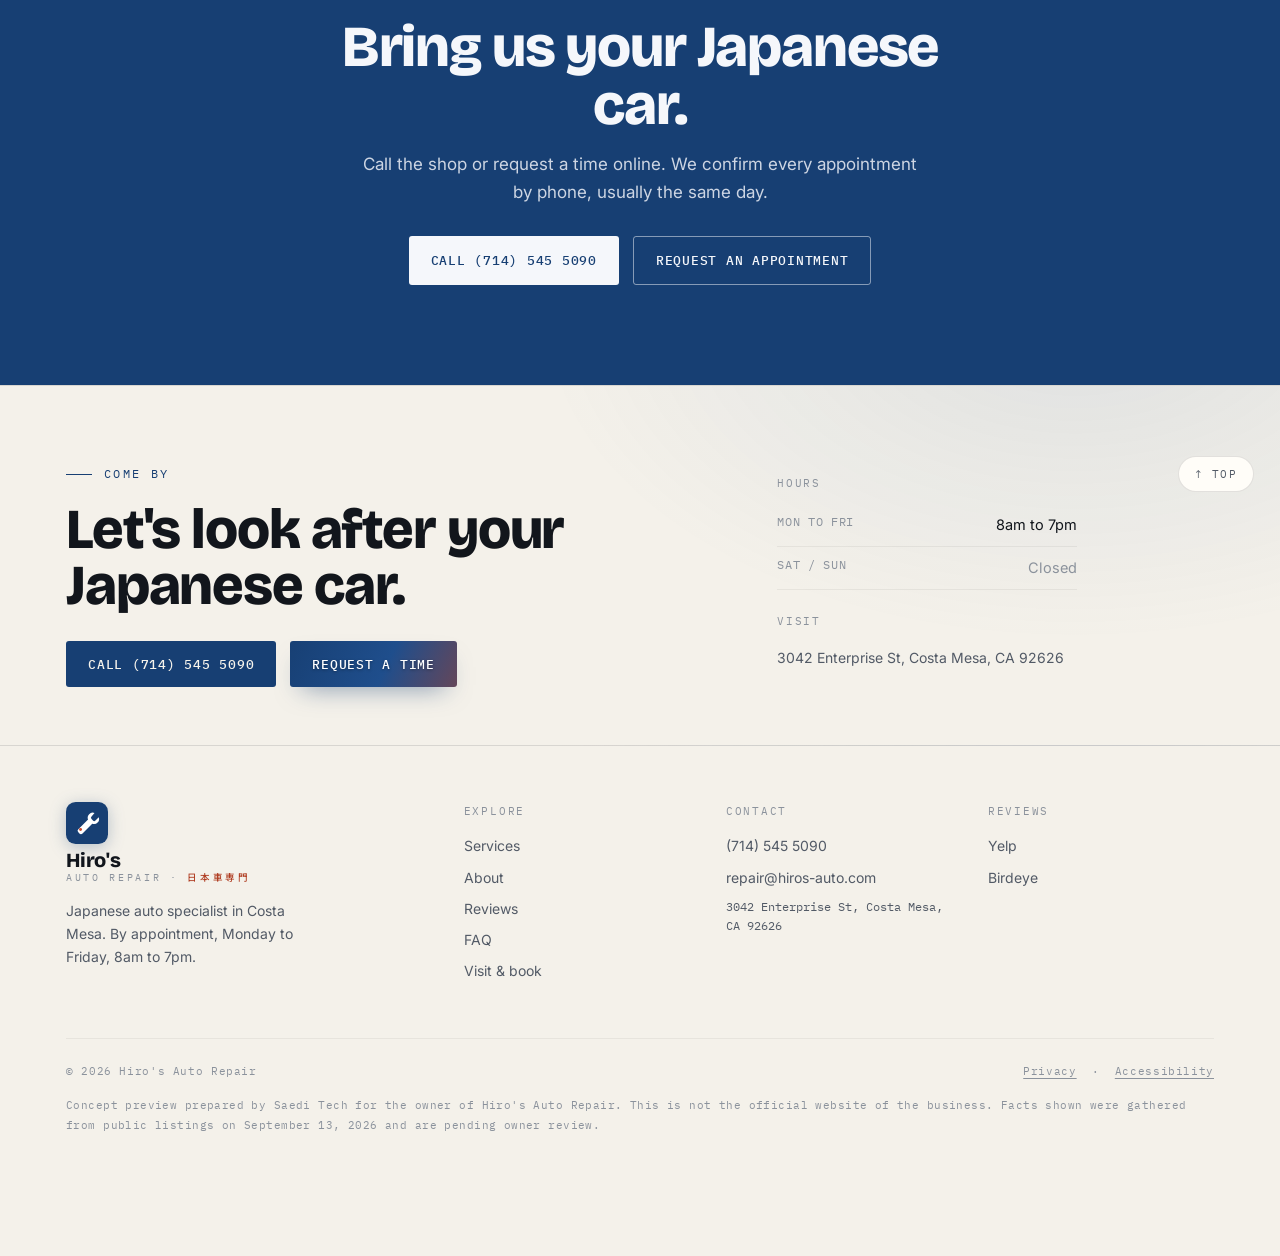
==== commit 19e14628: "Add bespoke business logo (header, footer, favicon)" ====
--- a/index.html
+++ b/index.html
@@ -9,7 +9,7 @@
 <meta property="og:title" content="Hiro's Auto Repair · Japanese Auto Specialist · Costa Mesa" />
 <meta property="og:description" content="Japanese cars only, by appointment. Monday to Friday, 8am to 7pm. Call (714) 545 5090." />
 <meta property="og:type" content="website" />
-<link rel="icon" href="data:image/svg+xml,%3Csvg xmlns='http://www.w3.org/2000/svg' viewBox='0 0 32 32'%3E%3Ccircle cx='16' cy='16' r='15' fill='%23173f73'/%3E%3Ccircle cx='16' cy='16' r='6' fill='none' stroke='%23f4f1ea' stroke-width='2'/%3E%3Crect x='14.6' y='4' width='2.8' height='9' rx='1' fill='%23f4f1ea'/%3E%3Ccircle cx='16' cy='16' r='2' fill='%23c94b2e'/%3E%3C/svg%3E">
+<link rel="icon" href="data:image/svg+xml,%3Csvg xmlns='http://www.w3.org/2000/svg' viewBox='0 0 48 48'%3E%3Crect width='48' height='48' rx='11' fill='%23173f73'/%3E%3Cpath d='M32.6 12.6 a5.7 5.7 0 0 0 -7.4 7.4 l-11.1 11.1 a2.5 2.5 0 0 0 0 3.6 l1.2 1.2 a2.5 2.5 0 0 0 3.6 0 l11.1-11.1 a5.7 5.7 0 0 0 7.4-7.4 l-3.7 3.7 a2 2 0 0 1 -2.9 0 l-1.6-1.6 a2 2 0 0 1 0-2.9 z' fill='%23fff'/%3E%3Ccircle cx='16.6' cy='31.4' r='1.7' fill='%23c94b2e'/%3E%3C/svg%3E">
 <link rel="preconnect" href="https://fonts.googleapis.com"><link rel="preconnect" href="https://fonts.gstatic.com" crossorigin>
 <link href="https://fonts.googleapis.com/css2?family=Bricolage+Grotesque:opsz,wght@12..96,600;12..96,700;12..96,800&family=Inter:wght@400;500;600&family=IBM+Plex+Mono:wght@400;500&display=swap" rel="stylesheet">
 <link href="https://fonts.googleapis.com/css2?family=Noto+Sans+JP:wght@500;700&text=日本車専門匠整備誠一心一級&display=swap" rel="stylesheet">
@@ -27,7 +27,7 @@
 <nav class="top" aria-label="Main">
   <div class="wrap navin">
     <a class="logo" href="index.html" aria-label="Hiro's Auto Repair, home">
-      <svg class="emblem" viewBox="0 0 48 48" aria-hidden="true"><circle cx="24" cy="24" r="23" fill="var(--indigo)"/><circle cx="24" cy="24" r="23" fill="none" stroke="var(--shu)" stroke-width="1.5" stroke-dasharray="2 3" opacity=".6"/><circle cx="24" cy="26" r="9" fill="none" stroke="#f4f1ea" stroke-width="2.4"/><rect x="22.4" y="7" width="3.2" height="13" rx="1.4" fill="#f4f1ea"/><rect x="19" y="6" width="10" height="3.4" rx="1.7" fill="#f4f1ea"/><circle cx="24" cy="26" r="3" fill="var(--shu)"/></svg>
+      <svg class="emblem" viewBox="0 0 48 48" aria-hidden="true"><rect width="48" height="48" rx="11" fill="var(--indigo)"/><path d='M32.6 12.6 a5.7 5.7 0 0 0 -7.4 7.4 l-11.1 11.1 a2.5 2.5 0 0 0 0 3.6 l1.2 1.2 a2.5 2.5 0 0 0 3.6 0 l11.1-11.1 a5.7 5.7 0 0 0 7.4-7.4 l-3.7 3.7 a2 2 0 0 1 -2.9 0 l-1.6-1.6 a2 2 0 0 1 0-2.9 z' fill='#fff'/><circle cx='16.6' cy='31.4' r='1.7' fill='var(--shu)'/></svg>
       <span class="wm"><span class="n">Hiro's</span><span class="s">Auto Repair · <b class="jp">日本車専門</b></span></span>
     </a>
     <div class="navlinks">
@@ -285,7 +285,7 @@
   <div class="wrap foot-main">
     <div class="fgrid">
       <div class="fbrand">
-        <a class="logo" href="index.html" aria-label="Hiro's Auto Repair, home"><svg class="emblem" viewBox="0 0 48 48" aria-hidden="true"><circle cx="24" cy="24" r="23" fill="var(--indigo)"/><circle cx="24" cy="26" r="9" fill="none" stroke="#f4f1ea" stroke-width="2.4"/><rect x="22.4" y="7" width="3.2" height="13" rx="1.4" fill="#f4f1ea"/><rect x="19" y="6" width="10" height="3.4" rx="1.7" fill="#f4f1ea"/><circle cx="24" cy="26" r="3" fill="var(--shu)"/></svg><span class="wm"><span class="n">Hiro's</span><span class="s">Auto Repair · <b class="jp">日本車専門</b></span></span></a>
+        <a class="logo" href="index.html" aria-label="Hiro's Auto Repair, home"><svg class="emblem" viewBox="0 0 48 48" aria-hidden="true"><rect width="48" height="48" rx="11" fill="var(--indigo)"/><path d='M32.6 12.6 a5.7 5.7 0 0 0 -7.4 7.4 l-11.1 11.1 a2.5 2.5 0 0 0 0 3.6 l1.2 1.2 a2.5 2.5 0 0 0 3.6 0 l11.1-11.1 a5.7 5.7 0 0 0 7.4-7.4 l-3.7 3.7 a2 2 0 0 1 -2.9 0 l-1.6-1.6 a2 2 0 0 1 0-2.9 z' fill='#fff'/><circle cx='16.6' cy='31.4' r='1.7' fill='var(--shu)'/></svg><span class="wm"><span class="n">Hiro's</span><span class="s">Auto Repair · <b class="jp">日本車専門</b></span></span></a>
         <p>Japanese auto specialist in Costa Mesa. By appointment, Monday to Friday, 8am to 7pm.</p>
       </div>
       <div class="fcol"><p class="ft">Explore</p><a href="services.html">Services</a><a href="about.html">About</a><a href="reviews.html">Reviews</a><a href="faq.html">FAQ</a><a href="visit.html">Visit &amp; book</a></div>
